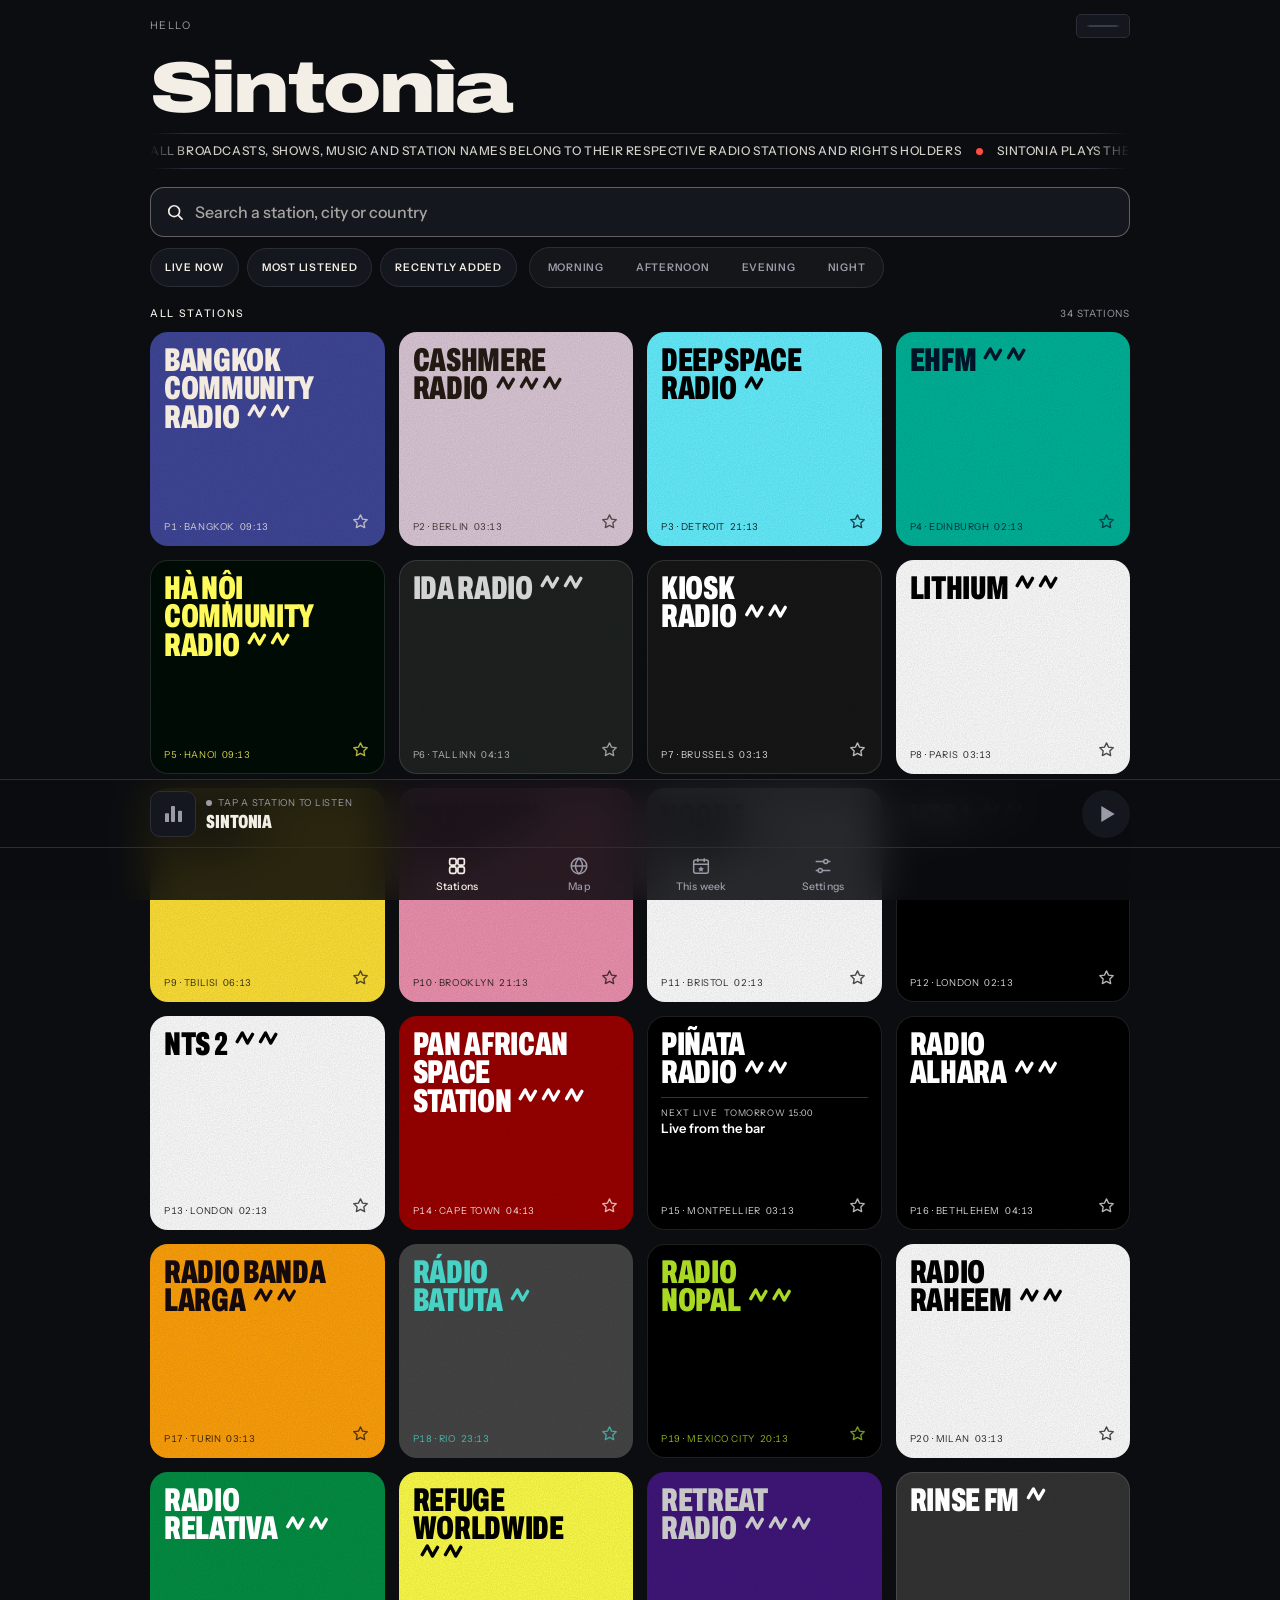
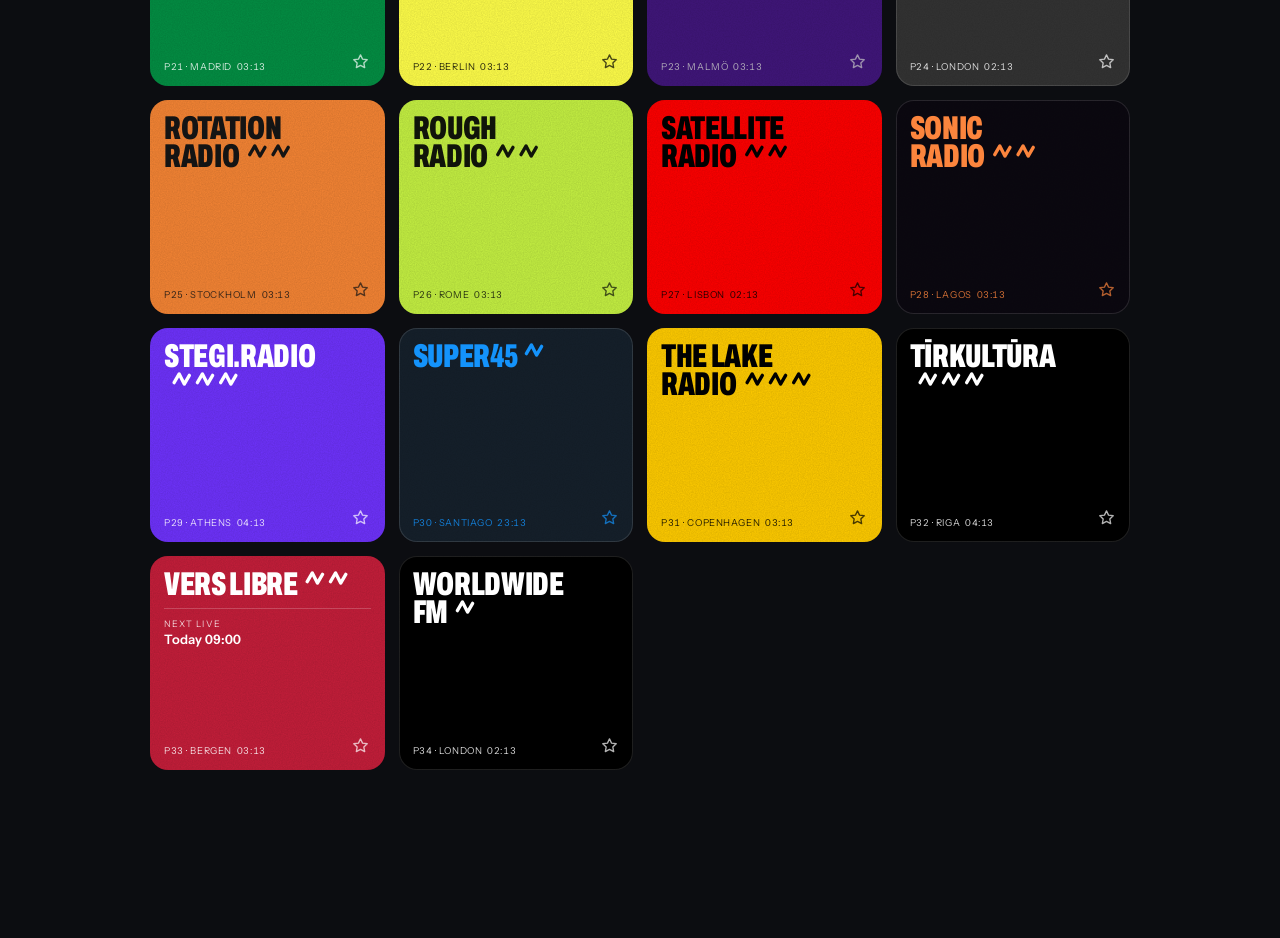
==== index.html @ 11671326 "Mutant Radio, Tbilisi Co-Authored-By: Claude Opus 5.5 <noreply@anthropic.com> Claude-Session: https:" ====
<!doctype html>
<html lang="en" data-look="a" data-pa data-pb data-pc>
<head>
<meta charset="utf-8">
<meta name="viewport" content="width=device-width, initial-scale=1, maximum-scale=1, user-scalable=no, viewport-fit=cover">
<title>Sintonia</title>
<meta name="apple-mobile-web-app-capable" content="yes">
<meta name="mobile-web-app-capable" content="yes">
<meta name="apple-mobile-web-app-status-bar-style" content="black-translucent">
<meta name="apple-mobile-web-app-title" content="Sintonia">
<meta name="theme-color" content="#0C0D11">
<link rel="manifest" href="manifest.webmanifest">
<link rel="apple-touch-icon" href="apple-touch-icon.png?v=7">
<link rel="icon" type="image/png" sizes="192x192" href="icon-192.png?v=7">
<script>
/* (count.py) whether this phone has ever opened Sintonia, read before the app writes anything */
window.__sinFirst = (function () { try { for (var i = 0; i < localStorage.length; i++) if (String(localStorage.key(i)).indexOf("sintonia:") === 0) return false; return true; } catch (e) { return false; } })();
/* Theme and background, applied before the page paints. One palette, used by the Settings section too. */
window.SintoniaTheme = (function () {
  var BG = {
    graphite: { name: "Graphite", dark: ["#0C0D11", "#15171E", "#2B2E39"], light: ["#F1F2F4", "#FFFFFF", "#D9DCE2"] },
    navy:     { name: "Navy",     dark: ["#0A0F1E", "#121A2E", "#24304A"], light: ["#E9EFF8", "#F9FBFE", "#CBD6E6"] },
    plum:     { name: "Plum",     dark: ["#130C16", "#1D1422", "#352840"], light: ["#F3ECF3", "#FCF8FC", "#E0D1DF"] },
    pine:     { name: "Pine",     dark: ["#0A1311", "#111D1A", "#22352F"], light: ["#E8F1EC", "#F8FBF9", "#CDE0D6"] },
    cocoa:    { name: "Cocoa",    dark: ["#15100D", "#1F1814", "#382C24"], light: ["#F3EDE6", "#FCF9F5", "#E2D5C8"] }
  };
  var INK = {
    dark:  { ink: "#F3EFE6", muted: "#9B9BA8", live: "#FF4D3F", tick: "#4A4E5C", "tick-2": "#2A2D38", rule: "#3A3E4B", land: "#343947",
             off: "#5B5E6B", "off-dot": "#3A3D49", "onair-bg": "#3A1210", "onair-ink": "#FFE9E6", ph: "#6B6E7B" },
    light: { ink: "#15171C", muted: "#5E6371", live: "#E5352B", tick: "#9EA3AE", "tick-2": "#D3D6DC", rule: "#C3C7CF", land: "#C5CAD3",
             off: "#8A8F9C", "off-dot": "#C3C7CF", "onair-bg": "#FFE3E0", "onair-ink": "#B3261E", ph: "#9EA3AE" }
  };
  function get(k, d) { try { return localStorage.getItem(k) || d; } catch (e) { return d; } }
  function mode(pref) { return pref === "auto" ? (window.matchMedia && matchMedia("(prefers-color-scheme: light)").matches ? "light" : "dark") : (pref === "light" ? "light" : "dark"); }
  function rgba(h, a) { var n = parseInt(h.slice(1), 16); return "rgba(" + (n >> 16) + "," + ((n >> 8) & 255) + "," + (n & 255) + "," + a + ")"; }
  function apply() {
    var pref = get("sintonia:theme", "dark"), bg = "graphite"; // one ground: only dark or light
    if (!BG[bg]) bg = "graphite";
    var m = mode(pref), c = BG[bg][m], ink = INK[m], root = document.documentElement, st = root.style;
    st.setProperty("--bg", c[0]); st.setProperty("--bg-2", c[1]); st.setProperty("--line", c[2]);
    st.setProperty("--dock", rgba(c[0], m === "light" ? 0.9 : 0.88));
    for (var k in ink) st.setProperty("--" + k, ink[k]);
    st.colorScheme = m; root.setAttribute("data-theme", m);
    var tc = document.querySelector('meta[name="theme-color"]'); if (tc) tc.setAttribute("content", c[0]);
    // the iPhone status bar only reads this when the app opens
    var sb = document.querySelector('meta[name="apple-mobile-web-app-status-bar-style"]'); if (sb) sb.setAttribute("content", m === "light" ? "default" : "black-translucent");
    return { pref: pref, bg: bg, mode: m };
  }
  apply();
  return { BG: BG, apply: apply };
})();
</script>
<link rel="stylesheet" href="fonts.css?v=2">
<style>
/* Layout: two views switched by a bottom tab bar, like an iPhone app.
   Stations: on-air header, your pinned stations, then the stations live right now, then the rest.
   Map: a dot-matrix world map with the listener's position (red, blinking) and the signal arc to the station.
   A dock at the bottom holds the mini-player and the tabs. */
   One deliberate look: a dark night-listening ground under colour-coded stations. */
@property --ph { syntax: "<length>"; inherits: false; initial-value: 0px; }

:root {
  color-scheme: dark;
  --bg: #0C0D11;
  --bg-2: #15171E;
  --ink: #F3EFE6;
  --muted: #9B9BA8;
  --line: #2B2E39;
  --live: #FF4D3F;
  --tick: #4A4E5C; --tick-2: #2A2D38; --rule: #3A3E4B; --land: #343947;
  --off: #5B5E6B; --off-dot: #3A3D49; --onair-bg: #3A1210; --onair-ink: #FFE9E6; --ph: #6B6E7B;
  --dock: rgba(12, 13, 17, .88);
  --f-display: "Archivo", "Arial Narrow", "Helvetica Neue", sans-serif;
  --f-body: "Instrument Sans", "Helvetica Neue", Arial, sans-serif;
  --f-mono: "Instrument Sans", "Helvetica Neue", Arial, sans-serif; /* the small capital labels (once a typewriter face) */
}

* { box-sizing: border-box; -webkit-tap-highlight-color: transparent; }
[hidden] { display: none !important; }
/* the page never moves sideways, whatever the screen width */
html { background: var(--bg); overflow-x: hidden; overscroll-behavior-x: none; }
body {
  margin: 0;
  overflow-x: clip;
  background: var(--bg);
  color: var(--ink);
  font-family: var(--f-body);
  font-size: 14px;
  line-height: 1.45;
  font-variant-numeric: tabular-nums; /* clocks don't wobble as they tick */
  padding-left: max(16px, env(safe-area-inset-left, 0px));
  padding-right: max(16px, env(safe-area-inset-right, 0px));
  padding-top: calc(env(safe-area-inset-top, 0px) + 14px);
  padding-bottom: calc(env(safe-area-inset-bottom, 0px) + 168px);
  -webkit-text-size-adjust: 100%;
}
.wrap { max-width: 980px; margin: 0 auto; display: grid; grid-template-columns: minmax(0, 1fr); gap: 18px; }
button { font: inherit; color: inherit; }
/* an app, not a web page: neither a quick second tap nor two fingers zoom the page (the map keeps its own gestures) */
html, body, * { touch-action: pan-x pan-y; }

/* ---------- Header ---------- */
.hero { display: grid; grid-template-columns: minmax(0, 1fr); gap: 12px; }
.topline { display: flex; align-items: center; justify-content: space-between; gap: 12px; min-width: 0; }
.eyebrow { font-family: var(--f-mono); font-size: 10.5px; letter-spacing: .14em; text-transform: uppercase; color: var(--muted); white-space: nowrap; overflow: hidden; text-overflow: ellipsis; }
/* greeting: sits where the station count used to be; tap it to change your name */
.greet {
  appearance: none; -webkit-appearance: none; background: none; border: 0; margin: 0; padding: 4px 0;
  min-width: 0; text-align: left; cursor: pointer; color: var(--muted);
}
.greet b { color: var(--ink); font-weight: 500; }
.greet:focus-visible { outline: 2px solid var(--ink); outline-offset: 3px; border-radius: 3px; }

/* first-run card asking for a name */
.hello-card {
  display: grid; gap: 10px; padding: 14px; border-radius: 14px;
  background: var(--bg-2); border: 1px solid var(--line);
}
.hello-card .k { font-family: var(--f-mono); font-size: 10px; letter-spacing: .14em; text-transform: uppercase; color: var(--muted); }
.hello-card label { font-family: var(--f-display); font-weight: 800; font-stretch: 100%; font-size: 20px; line-height: 1.1; letter-spacing: -.01em; }
.hello-row { display: grid; grid-template-columns: minmax(0, 1fr) auto; gap: 8px; }
.hello-row input {
  font: inherit; font-size: 16px; /* 16px keeps iPhone from zooming in on focus */
  padding: 11px 12px; border-radius: 10px; min-width: 0;
  border: 1px solid var(--line); background: var(--bg); color: var(--ink);
}
.hello-row input::placeholder { color: var(--ph); }
.hello-row input:focus { outline: 2px solid var(--ink); outline-offset: 1px; }
.hello-row .save {
  appearance: none; -webkit-appearance: none; border: 0; cursor: pointer;
  background: var(--ink); color: var(--bg); border-radius: 10px; padding: 0 18px;
  font-size: 15px; font-weight: 600;
}
.hello-row .save:focus-visible { outline: 2px solid var(--ink); outline-offset: 2px; }
.hello-skip {
  justify-self: start; appearance: none; -webkit-appearance: none; background: none; border: 0; padding: 2px 0; cursor: pointer;
  color: var(--muted); font-size: 13px; text-decoration: underline; text-underline-offset: 3px;
}
h1, .title {
  margin: 0;
  font-family: var(--f-display);
  font-weight: 900;
  font-stretch: 125%;
  font-size: clamp(38px, 12vw, 72px);
  line-height: .9;
  letter-spacing: -.04em;
  white-space: nowrap;
}
/* the logo: the original wordmark, Archivo wide and black like the page titles */
/* the last "a" turns once, like a knob being tuned */
h1.logo .lg-a { display: inline-block; transform-origin: 54% 56%; } /* the middle of the letter itself, so it turns in place */
h1.logo .lg-a.spin { animation: a-spin 1.1s cubic-bezier(.35, .05, .2, 1); }
@keyframes a-spin { from { transform: rotate(0deg); } to { transform: rotate(360deg); } }
/* the signal, no words: a flat line when nothing plays, a wave that flows while a station is on (once the words ON AIR) */
.onair {
  flex: none;
  padding: 5px 9px; border-radius: 5px;
  border: 1.5px solid var(--line); background: var(--bg-2);
  display: flex; align-items: center;
}
.onair .sig { display: block; -webkit-mask-image: linear-gradient(90deg, transparent, #000 12%, #000 88%, transparent); mask-image: linear-gradient(90deg, transparent, #000 12%, #000 88%, transparent); }
.onair .sig path { fill: none; stroke: var(--off-dot); stroke-width: 1.8; stroke-linecap: round; stroke-linejoin: round; }
.onair .sig-live, .onair .sig-noise { display: none; }
/* the signal is the station's own: dressed in its colours like its tile, with a wave drawn from its name (see setSig); while it tunes in, static */
body[data-state="live"] .onair, body[data-state="loading"] .onair { border-color: color-mix(in srgb, var(--bar-t) 18%, var(--bar-c)); background: var(--bar-c); box-shadow: 0 0 22px -4px var(--glow); }
body[data-state="live"] .onair .sig-idle, body[data-state="loading"] .onair .sig-idle { display: none; }
body[data-state="live"] .onair .sig-live { display: inline; stroke: var(--bar-t); }
body[data-state="loading"] .onair .sig-noise { display: inline; stroke: var(--bar-t); stroke-width: 1.3; opacity: .85; }

/* ---------- Map view ---------- */
.view { display: grid; grid-template-columns: minmax(0, 1fr); gap: 18px; min-width: 0; }
.world { display: grid; grid-template-columns: minmax(0, 1fr); border-radius: 14px; background: var(--bg-2); border: 1px solid var(--line); overflow: hidden; }
.map {
  position: relative; width: 100%; aspect-ratio: 1 / 1; max-height: 64vh; min-height: 240px;
  overflow: hidden; touch-action: none; cursor: grab; user-select: none; -webkit-user-select: none;
  -webkit-tap-highlight-color: transparent; border-bottom: 1px solid var(--line);
}
.map.grabbing { cursor: grabbing; }
.map canvas, .map > svg { position: absolute; inset: 0; width: 100%; height: 100%; display: block; }
.map-ctl { position: absolute; top: 10px; right: 10px; display: grid; gap: 6px; }
.map-ctl button {
  appearance: none; -webkit-appearance: none; cursor: pointer; padding: 0;
  width: 34px; height: 34px; border-radius: 10px; display: grid; place-items: center;
  background: var(--dock); border: 1px solid var(--line); color: var(--ink);
  -webkit-backdrop-filter: blur(8px); backdrop-filter: blur(8px);
}
.map-ctl button:focus-visible { outline: 2px solid var(--ink); outline-offset: 2px; }
.map-ctl svg { width: 16px; height: 16px; fill: none; stroke: currentColor; stroke-width: 1.6; stroke-linecap: round; }
.map-ctl .dot { fill: currentColor; stroke: none; }
#z-home .i-me, #z-home[data-to="me"] .i-world { display: none; }
#z-home[data-to="me"] .i-me { display: block; }
.m-under { fill: none; stroke: var(--ink); stroke-opacity: .16; stroke-width: 1; }
.m-line { fill: none; stroke-linecap: round; stroke-linejoin: round; stroke-dasharray: .01 5; }
.m-st { fill: var(--bg-2); stroke: var(--muted); stroke-width: 1.4; }
.m-st.on { stroke: var(--ink); }
.m-code, .m-n {
  font-family: var(--f-mono); font-size: 9px; font-weight: 500; letter-spacing: .08em; fill: var(--muted);
  paint-order: stroke; stroke: var(--bg-2); stroke-width: 3px; stroke-linejoin: round;
}
.m-code.on, .m-n { fill: var(--ink); }

/* reactions: four symbols to send while a station plays; they cross the map for whoever has Sintonia open */
.react { display: flex; align-items: center; justify-content: space-between; gap: 12px; padding: 10px 12px; border-bottom: 1px solid var(--line); }
.react-k { min-width: 0; display: grid; gap: 3px; font-family: var(--f-mono); font-size: 10px; letter-spacing: .1em; text-transform: uppercase; color: var(--muted); }
.react-k b { color: var(--ink); font-weight: 600; font-size: 11px; white-space: nowrap; overflow: hidden; text-overflow: ellipsis; }
.react-b { display: flex; gap: 6px; flex: none; }
.react-b button { appearance: none; -webkit-appearance: none; cursor: pointer; padding: 0; width: 40px; height: 40px; border-radius: 50%;
  border: 1.5px solid currentColor; background: none; color: var(--ink); display: grid; place-items: center; transition: transform .15s, background-color .15s, color .15s; }
.react-b button svg { width: 21px; height: 21px; fill: none; stroke: currentColor; stroke-width: 1.6; stroke-linecap: round; stroke-linejoin: round; }
.react-b button:disabled { opacity: .32; cursor: default; }
.react-b button.sent { background: var(--ink); color: var(--bg); transform: scale(.92); }
.react-b button:focus-visible { outline: 2px solid var(--ink); outline-offset: 2px; }
.lg-react { flex: none; width: 13px; height: 13px; margin: 0 -2px; fill: none; stroke: var(--ink); stroke-width: 2; stroke-linecap: round; stroke-linejoin: round; }
#m-react .rx-in { transform-box: fill-box; transform-origin: center; animation: rx-rise 2.6s ease-out both; }
#m-react .rx-in path { fill: none; stroke: var(--bg); stroke-width: 2.2; stroke-linecap: round; stroke-linejoin: round; }
#m-react .rx-spark { fill: none; stroke-width: 2.6; stroke-linecap: round; stroke-dasharray: .06 1.2; stroke-dashoffset: .06; animation: rx-spark 1s ease-in both; }
@keyframes rx-rise { 0% { transform: translateY(0) scale(.3); opacity: 0; } 12% { transform: translateY(-4px) scale(1.12); opacity: 1; }
  24% { transform: translateY(-6px) scale(1); } 70% { opacity: 1; } 100% { transform: translateY(-30px) scale(1); opacity: 0; } }
@keyframes rx-spark { to { stroke-dashoffset: -1; } }
@media (prefers-reduced-motion: reduce) {
  #m-react .rx-in { animation-name: rx-fade; }
  #m-react .rx-spark { display: none; }
}
@keyframes rx-fade { 0%, 100% { opacity: 0; } 10%, 75% { opacity: 1; } }

.me { display: none; }
.me.on { display: inline; }
.me .core { fill: var(--live); }
.me .ping { fill: none; stroke: var(--live); stroke-width: 1.2; opacity: 0; transform-box: fill-box; transform-origin: center; }
.legend { display: grid; gap: 6px; padding: 4px 12px 12px; font-size: 13px; }
.lg-row { display: flex; align-items: center; gap: 8px; min-width: 0; }
.lg-row i { flex: none; width: 9px; height: 9px; border-radius: 50%; box-sizing: border-box; }
.lg-you { background: var(--live); }
.lg-others { background: var(--ink); opacity: .85; }
.lg-row .lg-st { border-radius: 2px; background: var(--bg-2); border: 1.5px solid var(--muted); width: 8px; height: 8px; margin: 0 .5px; }
.m-others circle { fill: var(--ink); opacity: .85; }
/* (citypick.py) where someone listened in the last 24 hours: a faint ring, never a live dot */
.m-recent .rc { fill: color-mix(in srgb, var(--ink) 16%, transparent); stroke: var(--ink); stroke-width: 2; opacity: .9; }
.m-recent .rh { fill: none; stroke: var(--ink); stroke-width: 1; opacity: .28; }
.lg-recent { border: 2px solid var(--ink); background: color-mix(in srgb, var(--ink) 16%, transparent); opacity: .9; box-shadow: 0 0 0 3px color-mix(in srgb, var(--ink) 14%, transparent); }
.lg-row span { min-width: 0; color: var(--muted); overflow-wrap: anywhere; }
.lg-row b { color: var(--ink); font-weight: 600; }

.locate { display: grid; gap: 8px; padding: 14px; border-radius: 14px; background: var(--bg-2); border: 1px solid var(--line); }
.locate strong { font-family: var(--f-display); font-weight: 800; font-size: 18px; line-height: 1.15; }
.locate p { margin: 0; color: var(--muted); font-size: 13px; max-width: 52ch; }
.loc-acts { display: flex; flex-wrap: wrap; align-items: center; gap: 8px 22px; }
.btn {
  justify-self: start; appearance: none; -webkit-appearance: none; border: 0; cursor: pointer;
  background: var(--ink); color: var(--bg); border-radius: 10px; padding: 11px 16px; font-size: 15px; font-weight: 600;
}
.btn:disabled { opacity: .6; cursor: default; }
.btn.ghost { background: none; color: var(--muted); padding: 2px 0; font-size: 13px; font-weight: 500; text-decoration: underline; text-underline-offset: 3px; }
.btn:focus-visible { outline: 2px solid var(--ink); outline-offset: 2px; }


/* ---------- Your stations, live now, more ---------- */
.sec { display: grid; gap: 10px; min-width: 0; }
.sec[hidden] { display: none; }
.sec-h {
  margin: 0; display: flex; justify-content: space-between; align-items: baseline; gap: 10px; min-width: 0;
  font-family: var(--f-mono); font-weight: 500; font-size: 10.5px; letter-spacing: .16em; text-transform: uppercase; color: var(--ink);
}
.sec-h small { font-size: 10px; font-weight: 400; letter-spacing: .08em; color: var(--muted); white-space: nowrap; }
.live-i { display: inline-block; width: 7px; height: 7px; border-radius: 50%; background: var(--live); margin-right: 7px; box-shadow: 0 0 8px var(--live); vertical-align: 1px; }
.favs {
  display: flex; gap: 10px; overflow-x: auto; scrollbar-width: none; scroll-snap-type: x proximity;
  margin: -3px -16px -2px; padding: 6px 16px 8px; scroll-padding: 0 16px; /* room for the ring of the card that's playing */
}
.favs::-webkit-scrollbar { display: none; }
.mini {
  position: relative; flex: none; display: flex; width: 136px; height: 128px; border-radius: 16px;
  overflow: hidden; isolation: isolate; background: var(--c); color: var(--t); scroll-snap-align: start;
}
.mini .tune { padding: 11px; border-radius: 16px; gap: 8px; }
.mini .knob { width: 30px; height: 30px; }
.mini .mt { display: grid; gap: 5px; min-width: 0; }
.mini .nm {
  font-family: var(--f-display); font-weight: 850; font-stretch: 62%; font-size: 22px; line-height: .88; letter-spacing: -.01em;
  text-transform: uppercase; overflow-wrap: anywhere;
  display: -webkit-box; -webkit-line-clamp: 2; -webkit-box-orient: vertical; overflow: hidden;
}
.mini .nm.keepcase { text-transform: none; }
/* (favshow.py) the show on now, under the name, like on the big tiles */
.mini .ms { font-size: 11px; font-weight: 600; line-height: 1.2; overflow-wrap: anywhere;
  display: -webkit-box; -webkit-line-clamp: 2; -webkit-box-orient: vertical; overflow: hidden; }
.mini .ms[hidden] { display: none; }
.mini .ms.live::before { content: ""; display: inline-block; width: 6px; height: 6px; border-radius: 50%; background: currentColor; margin-right: 5px; vertical-align: 1px; animation: live-blink 1.6s ease-in-out infinite; }
.mini .ms .rr { font-family: var(--f-mono); font-size: 8.5px; font-weight: 600; letter-spacing: .1em; text-transform: uppercase; opacity: .8; margin-right: 5px; }
.mini .mm { font-family: var(--f-mono); font-size: 9px; letter-spacing: .06em; text-transform: uppercase; opacity: .82; white-space: nowrap; overflow: hidden; text-overflow: ellipsis; }
.mini.on { box-shadow: 0 0 0 2px var(--bg), 0 0 0 4px var(--c); }
/* the star that pins a station to "Your stations" */
.pin {
  appearance: none; -webkit-appearance: none; position: absolute; right: 6px; bottom: 6px; z-index: 2;
  width: 36px; height: 36px; padding: 0; border: 0; border-radius: 50%; background: none; color: var(--t);
  display: grid; place-items: center; cursor: pointer; opacity: .7;
}
.pin svg { width: 17px; height: 17px; fill: none; stroke: currentColor; stroke-width: 1.6; stroke-linejoin: round; }
.pin[aria-pressed="true"] { opacity: 1; }
.pin[aria-pressed="true"] svg { fill: currentColor; }
.mini .pin { top: 4px; bottom: auto; right: 4px; }
/* in New in, and on the big tiles of stations that just arrived */
.newtag { display: inline-block; font-family: var(--f-mono); font-size: 8.5px; font-weight: 600; letter-spacing: .14em; text-transform: uppercase; padding: 2px 5px; border-radius: 4px; background: var(--t); color: var(--c); }
.mini .newtag { margin-bottom: 1px; justify-self: start; }
.favs.stack { display: grid; grid-template-columns: minmax(0, 1fr); gap: 8px; overflow: visible; scroll-snap-type: none; margin: 0; padding: 0; }
.favs.stack .mini { width: auto; height: auto; border-radius: 14px; }
.favs.stack .mini .tune { flex-direction: row; align-items: center; justify-content: flex-start; gap: 12px; padding: 10px 52px 10px 11px; border-radius: 14px; }
.favs.stack .mini .mt { gap: 4px; }
.favs.stack .mini .nm { font-size: 21px; line-height: .95; }
.favs.stack .mini .pin { top: 50%; bottom: auto; right: 6px; transform: translateY(-50%); }
/* on a wider screen the list takes two or three columns, so the rows don't stretch across the whole page */
@media (min-width: 700px) { .favs.stack { grid-template-columns: repeat(2, minmax(0, 1fr)); } }
@media (min-width: 1000px) { .favs.stack { grid-template-columns: repeat(3, minmax(0, 1fr)); } }
@keyframes live-blink { 50% { opacity: .25; } }
/* This week: three picks, each a wide card in the station's colour */
.picks { display: grid; gap: 10px; }
/* an event in This week (a festival, say): what's on Sintonia around it, while it lasts */
.events { display: grid; gap: 18px; }
.events:empty { display: none; }
/* the event: a card like a gig poster, minimal: the page's colours turned round (light on dark, dark on light),
   the name in big type, one accent colour (the event's own, if it has one) */
.event { --ev1: #FF4F8B; --ev-bg: var(--ink); --ev-fg: var(--bg);
  gap: 0; border-radius: 22px; overflow: hidden; border: 1px solid var(--line); background: var(--bg-2); }
.ev-hero { position: relative; isolation: isolate; overflow: hidden; display: grid; gap: 12px; padding: 16px 18px 20px; color: var(--ev-fg); background: var(--ev-bg); }
.ev-hero::after { /* the same fine grain as the station tiles */
  content: ""; position: absolute; inset: 0; z-index: -1; pointer-events: none; opacity: .14;
  background-image: url("data:image/svg+xml;utf8,<svg xmlns='http://www.w3.org/2000/svg' width='180' height='180'><filter id='n'><feTurbulence type='fractalNoise' baseFrequency='.85' numOctaves='2' stitchTiles='stitch'/><feColorMatrix values='0 0 0 0 0  0 0 0 0 0  0 0 0 0 0  0 0 0 .6 0'/></filter><rect width='100%25' height='100%25' filter='url(%23n)'/></svg>"); }
.ev-top { display: flex; justify-content: space-between; align-items: center; gap: 10px; padding-bottom: 10px; border-bottom: 1.5px solid color-mix(in srgb, var(--ev-fg) 18%, transparent); }
.ev-kick { display: inline-flex; align-items: center; gap: 8px; font-family: var(--f-mono); font-size: 10px; font-weight: 600; letter-spacing: .16em; text-transform: uppercase; }
.ev-kick::before { content: ""; width: 8px; height: 8px; border-radius: 2px; background: var(--ev1); } /* like a city on the map */
.ev-dates { flex: none; font-family: var(--f-mono); font-size: 10px; font-weight: 600; letter-spacing: .12em; text-transform: uppercase; opacity: .7; }
.ev-end { flex: none; display: inline-flex; align-items: center; gap: 10px; }
.ev-info { display: inline-flex; align-items: center; gap: 6px; padding: 6px 10px; border-radius: 999px; text-decoration: none;
  background: color-mix(in srgb, var(--ev-fg) 14%, transparent); color: var(--ev-fg);
  font-family: var(--f-mono); font-size: 9.5px; font-weight: 600; letter-spacing: .08em; text-transform: uppercase; }
.ev-arr { width: 7px; height: 7px; fill: currentColor; } /* the arrow in dots, like the title */
.ev-info[hidden] { display: none; }
.ev-info:focus-visible { outline: 2px solid var(--ev-fg); outline-offset: 2px; }
.ev-title { margin: 4px 0 0; font-family: "Doto", ui-monospace, Menlo, monospace; font-weight: 800; font-variation-settings: "ROND" 100; font-size: 48px; line-height: .9;
  letter-spacing: -.03em; word-spacing: -.3em; text-transform: uppercase; overflow-wrap: anywhere; } /* dot matrix, round dots, like a club's LED sign */
.ev-title::after { content: "."; color: var(--ev1); } /* the accent, once */
.event-note { margin: 0; font-size: 14px; line-height: 1.45; opacity: .82; }
.ev-body { display: grid; gap: 10px; padding: 14px 14px 16px; }
.ev-body:not(:has(> :not([hidden]))) { display: none; }
.event-k { margin: 2px 0 0; font-family: var(--f-mono); font-size: 9.5px; letter-spacing: .12em; text-transform: uppercase; color: var(--muted); }
.event-also { margin: 0; font-size: 13px; line-height: 1.45; color: var(--muted); }
.pick { position: relative; display: grid; grid-template-columns: auto minmax(0, 1fr); gap: 12px; align-items: center; padding: 13px 14px; border-radius: 16px;
  background: radial-gradient(120% 120% at 100% 0%, color-mix(in srgb, var(--dot, var(--c)) 30%, transparent), transparent 70%), color-mix(in srgb, var(--dot, var(--c)) 12%, var(--bg-2));
  box-shadow: inset 0 0 0 1px color-mix(in srgb, var(--dot, var(--c)) 40%, transparent); color: var(--ink); }
.pick .when { display: grid; justify-items: center; min-width: 58px; padding: 7px 6px; border-radius: 11px; background: var(--c); color: var(--t); text-align: center; }
.pick .when b { font-family: var(--f-display); font-weight: 850; font-stretch: 62%; font-size: 22px; line-height: .95; }
.pick .when span { font-family: var(--f-mono); font-size: 9px; letter-spacing: .12em; text-transform: uppercase; }
.pick .pt { display: grid; gap: 3px; min-width: 0; }
.pick .pk { font-family: var(--f-mono); font-size: 9.5px; letter-spacing: .1em; text-transform: uppercase; color: var(--muted); }
.pick .pn { font-weight: 600; font-size: 15px; line-height: 1.25; }
.pick .pw { font-size: 13px; line-height: 1.4; color: var(--muted); }
.pick .vtag { display: inline-flex; align-items: center; gap: 6px; margin-top: 3px; font-family: var(--f-mono); font-size: 9.5px; letter-spacing: .1em; text-transform: uppercase; color: var(--ink); } /* (videopick.py) */
.pick .vtag svg { width: 8px; height: 8px; fill: currentColor; }
.pick button { appearance: none; -webkit-appearance: none; position: absolute; inset: 0; border: 0; background: none; border-radius: 16px; cursor: pointer; }
.tile .meta .newtag { margin-right: 2px; }
.tile .meta { padding-right: 28px; }
.pin:focus-visible { outline: 2px solid var(--t); outline-offset: -2px; }

/* ---------- Tiles ---------- */
.crate { list-style: none; margin: 0; padding: 0; display: grid; grid-template-columns: repeat(2, minmax(0, 1fr)); gap: 10px; }
@media (min-width: 900px) { .crate { grid-template-columns: repeat(4, minmax(0, 1fr)); gap: 14px; } .crate .tile { min-height: 236px; } .crate .tile:nth-child(-n+2) { grid-column: span 2; min-height: 190px; } }

.tile {
  position: relative; display: flex; min-height: 200px;
  border-radius: 18px; overflow: hidden; isolation: isolate;
  background: var(--c); color: var(--t); min-width: 0;
}
/* radio waves spreading from a different point on each tile; they ripple outward while the station plays */
.tile::before {
  content: ""; position: absolute; inset: 0; z-index: -1;
  background: repeating-radial-gradient(circle at var(--ox) var(--oy),
    transparent 0, transparent var(--ph),
    var(--ring) var(--ph), var(--ring) calc(var(--ph) + 1.5px),
    transparent calc(var(--ph) + 1.5px), transparent calc(var(--gap) + 1.5px));
}
/* print grain */
.tile::after {
  content: ""; position: absolute; inset: 0; z-index: -1; pointer-events: none; opacity: .22;
  background-image: url("data:image/svg+xml;utf8,<svg xmlns='http://www.w3.org/2000/svg' width='180' height='180'><filter id='n'><feTurbulence type='fractalNoise' baseFrequency='.85' numOctaves='2' stitchTiles='stitch'/><feColorMatrix values='0 0 0 0 0  0 0 0 0 0  0 0 0 0 0  0 0 0 .6 0'/></filter><rect width='100%25' height='100%25' filter='url(%23n)'/></svg>");
}

.tune {
  appearance: none; -webkit-appearance: none; border: 0; background: none; margin: 0;
  text-align: left; cursor: pointer; flex: 1; width: 100%; min-width: 0;
  display: flex; flex-direction: column; justify-content: space-between; align-items: stretch; gap: 12px;
  padding: 12px; border-radius: 18px;
  -webkit-user-select: none; user-select: none;
}
.tune:focus-visible { outline: 3px solid var(--ink); outline-offset: 3px; }

.knob {
  width: 34px; height: 34px; border-radius: 50%; border: 1.5px solid currentColor;
  display: grid; place-items: center; flex: none;
}
.knob svg { width: 11px; height: 11px; fill: currentColor; }
.knob .i-play { margin-left: 2px; }
.knob .i-stop, .knob .eq { display: none; }
.eq { gap: 3px; align-items: flex-end; height: 12px; }
.eq i { display: block; width: 3px; height: 100%; background: currentColor; border-radius: 1px; transform-origin: bottom; }
.eq i:nth-child(1) { transform: scaleY(.55); }
.eq i:nth-child(2) { transform: scaleY(1); }
.eq i:nth-child(3) { transform: scaleY(.7); }

.label { display: grid; grid-template-columns: minmax(0, 1fr); gap: 8px; min-width: 0; }
.now { display: grid; gap: 2px; padding-top: 8px; border-top: 1.5px solid var(--pill); min-width: 0; }
.now-k {
  font-family: var(--f-mono); font-size: 9px; letter-spacing: .12em; text-transform: uppercase; opacity: .78;
  display: flex; align-items: center; gap: 6px; flex-wrap: wrap;
}
.now-k.live { opacity: 1; font-weight: 600; }
.now-k.live::before { content: ""; width: 6px; height: 6px; border-radius: 50%; background: currentColor; animation: live-blink 1.6s ease-in-out infinite; }
.now-k .rr { border: 1px solid currentColor; border-radius: 4px; padding: 0 4px; letter-spacing: .08em; }
.now-t {
  font-size: 13px; font-weight: 600; line-height: 1.22;
  display: -webkit-box; -webkit-line-clamp: 2; -webkit-box-orient: vertical; overflow: hidden;
  overflow-wrap: anywhere;
}
.now-s { font-size: 11.5px; opacity: .78; white-space: nowrap; overflow: hidden; text-overflow: ellipsis; }

.name {
  display: block; min-width: 0;
  font-family: var(--f-display); font-weight: 850; font-stretch: 62%;
  font-size: clamp(23px, 6.8vw, 36px); line-height: .86; letter-spacing: -.01em;
  text-transform: uppercase; text-wrap: balance;
}
.meta {
  font-family: var(--f-mono); font-size: 9.5px; letter-spacing: .06em; text-transform: uppercase;
  display: flex; gap: 5px; flex-wrap: wrap; opacity: .82; font-variant-numeric: tabular-nums;
}

.sched {
  position: absolute; top: 12px; right: 12px; z-index: 2;
  font-family: var(--f-mono); font-size: 9px; letter-spacing: .05em; text-transform: uppercase;
  color: var(--t); text-decoration: none; background: var(--pill);
  padding: 6px 8px; border-radius: 999px;
}
.sched:focus-visible { outline: 2px solid var(--t); outline-offset: 2px; }

/* selected station */
.tile.on { box-shadow: 0 0 0 2px var(--bg), 0 0 0 4px var(--c), 0 18px 50px -18px var(--c); }
.tile.on .knob, .mini.on .knob { background: var(--t); color: var(--c); border-color: var(--t); }
.on.live .knob .i-play, .on.loading .knob .i-play { display: none; }
.on.live .knob .eq { display: flex; }
.on.loading .knob .i-stop { display: block; }

/* station colours (--dot is the brighter version used on the dark receiver) */
.tile, .mini { --dot: var(--c); }
[data-id="nts1"]     { --c:#000000; --t:#FFFFFF; --ring:rgba(255,255,255,.16); --pill:rgba(255,255,255,.2); --ox:100%; --oy:0%; --gap:13px; --dot:#FFFFFF; }
[data-id="nts2"]     { --c:#FFFFFF; --t:#000000; --ring:rgba(0,0,0,.12); --pill:rgba(0,0,0,.15); --ox:0%; --oy:100%; --gap:11px; --dot:#FFFFFF; }
[data-id="refuge"]   { --c:#FFFE49; --t:#000000; --ring:rgba(0,0,0,.12); --pill:rgba(0,0,0,.15); --ox:50%; --oy:125%; --gap:15px; --dot:#FFFE49; }
[data-id="rinse"]    { --c:#333333; --t:#FEFEFE; --ring:rgba(255,255,255,.16); --pill:rgba(255,255,255,.2); --ox:0%; --oy:0%; --gap:9px; --dot:#FFFFFF; }
[data-id="wwfm"]     { --c:#000000; --t:#FFFFFF; --ring:rgba(255,255,255,.16); --pill:rgba(255,255,255,.2); --ox:100%; --oy:100%; --gap:17px; --dot:#FFFFFF; }
[data-id="kiosk"]    { --c:#161616; --t:#FFFFFF; --ring:rgba(255,255,255,.16); --pill:rgba(255,255,255,.2); --ox:30%; --oy:-20%; --gap:12px; --dot:#FFFFFF; }
[data-id="raheem"]   { --c:#FFFFFF; --t:#000000; --ring:rgba(0,0,0,.12); --pill:rgba(0,0,0,.15); --ox:115%; --oy:45%; --gap:14px; --dot:#FFFFFF; }
[data-id="cashmere"] { --c:#DCC8D7; --t:#221A12; --ring:rgba(0,0,0,.12); --pill:rgba(0,0,0,.15); --ox:-15%; --oy:60%; --gap:10px; --dot:#F7B900; }
[data-id="noods"]    { --c:#FFFFFF; --t:#000000; --ring:rgba(0,0,0,.12); --pill:rgba(0,0,0,.15); --ox:80%; --oy:35%; --gap:8px; --dot:#FFFFFF; }
[data-id="stegi"]    { --c:#6E32FB; --t:#FFFFFF; --ring:rgba(255,255,255,.16); --pill:rgba(255,255,255,.2); --ox:110%; --oy:-10%; --gap:16px; --dot:#4BF402; }
[data-id="alhara"]   { --c:#000000; --t:#FFFFFF; --ring:rgba(255,255,255,.16); --pill:rgba(255,255,255,.2); --ox:20%; --oy:110%; --gap:12px; --dot:#FFFFFF; }
[data-id="batuta"]   { --c:#454545; --t:#48D2C5; --ring:rgba(255,255,255,.16); --pill:rgba(255,255,255,.2); --ox:-10%; --oy:20%; --gap:10px; --dot:#48D2C5; }
[data-id="super45"]  { --c:#15202B; --t:#1493FB; --ring:rgba(255,255,255,.16); --pill:rgba(255,255,255,.2); --ox:60%; --oy:-15%; --gap:13px; --dot:#1493FB; }
[data-id="deepspace"]{ --c:#65EFFF; --t:#000000; --ring:rgba(0,0,0,.12); --pill:rgba(0,0,0,.15); --ox:50%; --oy:50%; --gap:9px; --dot:#65EFFF; }
[data-id="newtown"]  { --c:#ED91AF; --t:#0A0A0A; --ring:rgba(0,0,0,.12); --pill:rgba(0,0,0,.15); --ox:-10%; --oy:110%; --gap:13px; --dot:#ED91AF; }
[data-id="hanoi"]    { --c:#000C05; --t:#FFFA5B; --ring:rgba(255,255,255,.16); --pill:rgba(255,255,255,.2); --ox:90%; --oy:80%; --gap:12px; --dot:#FFFA5B; }
[data-id="lithium"]  { --c:#FFFFFF; --t:#000000; --ring:rgba(0,0,0,.12); --pill:rgba(0,0,0,.15); --ox:85%; --oy:-15%; --gap:12px; --dot:#FF0000; }
[data-id="mutant"]   { --c:#FFE136; --t:#0F0F10; --ring:rgba(0,0,0,.12); --pill:rgba(0,0,0,.15); --ox:25%; --oy:115%; --gap:13px; --dot:#FFE136; }
[data-id="satellite"]{ --c:#FE0000; --t:#000000; --ring:rgba(0,0,0,.12); --pill:rgba(0,0,0,.15); --ox:92%; --oy:88%; --gap:14px; --dot:#FE0000; }
[data-id="pass"]     { --c:#990000; --t:#FFFFFF; --ring:rgba(255,255,255,.16); --pill:rgba(255,255,255,.2); --ox:85%; --oy:-10%; --gap:12px; --dot:#E04646; }
[data-id="sonic"]    { --c:#0B0810; --t:#FC853D; --ring:rgba(255,255,255,.16); --pill:rgba(255,255,255,.2); --ox:10%; --oy:110%; --gap:10px; --dot:#FC853D; }
[data-id="lake"]     { --c:#FFCB00; --t:#000000; --ring:rgba(0,0,0,.12); --pill:rgba(0,0,0,.15); --ox:50%; --oy:-20%; --gap:14px; --dot:#FFCB00; }
[data-id="ida"]      { --c:#1D211F; --t:#D2D3D2; --ring:rgba(255,255,255,.16); --pill:rgba(255,255,255,.2); --ox:-10%; --oy:40%; --gap:11px; --dot:#7FA37E; }
[data-id="retreat"]  { --c:#40167A; --t:#C7C7C7; --ring:rgba(255,255,255,.16); --pill:rgba(255,255,255,.2); --ox:100%; --oy:60%; --gap:13px; --dot:#8A5CF0; }
[data-id="rotation"] { --c:#F48434; --t:#141414; --ring:rgba(0,0,0,.12); --pill:rgba(0,0,0,.15); --ox:20%; --oy:90%; --gap:9px; --dot:#F48434; }
[data-id="nopal"]    { --c:#000000; --t:#AAD924; --ring:rgba(255,255,255,.16); --pill:rgba(255,255,255,.2); --ox:18%; --oy:-18%; --gap:12px; --dot:#AAD924; }
[data-id="bcr"]      { --c:#3F4697; --t:#F4EBE0; --ring:rgba(255,255,255,.12); --pill:rgba(255,255,255,.18); --ox:10%;  --oy:115%; --gap:13px; --dot:#7C84E0; }
[data-id="rbl"]      { --c:#FFA10B; --t:#140A0D; --ring:rgba(0,0,0,.12); --pill:rgba(0,0,0,.15); --ox:90%; --oy:105%; --gap:11px; --dot:#FFA10B; }
[data-id="rough"]    { --c:#C4F042; --t:#10140A; --ring:rgba(0,0,0,.12); --pill:rgba(0,0,0,.15); --ox:20%; --oy:-10%; --gap:12px; --dot:#C4F042; }
[data-id="relativa"] { --c:#038E43; --t:#FFFFFF; --ring:rgba(0,0,0,.12); --pill:rgba(0,0,0,.15); --ox:70%; --oy:-15%; --gap:12px; --dot:#12C063; }
[data-id="verslibre"] { --c:#C41E3A; --t:#FFFFFF; --ring:rgba(255,255,255,.16); --pill:rgba(255,255,255,.2); --ox:80%; --oy:-15%; --gap:12px; --dot:#E8475F; }
[data-id="tirkultura"] { --c:#000000; --t:#FFFFFF; --ring:rgba(255,255,255,.16); --pill:rgba(255,255,255,.2); --ox:15%; --oy:110%; --gap:13px; --dot:#FFFFFF; }
[data-id="pinata"]   { --c:#000000; --t:#FFFFFF; --ring:rgba(255,255,255,.16); --pill:rgba(255,255,255,.2); --ox:75%; --oy:115%; --gap:12px; --dot:#FFFFFF; }
[data-id="ehfm"]     { --c:#00B398; --t:#001427; --ring:rgba(0,0,0,.12); --pill:rgba(0,0,0,.15); --ox:-10%; --oy:50%; --gap:11px; --dot:#00B398; }
.name.keepcase { text-transform: none; }
/* (bwedge.py) black and white stations keep a thin edge where they would melt into the page */
:root[data-theme="light"] :is([data-id="nts2"],[data-id="lithium"],[data-id="noods"],[data-id="raheem"]):is(.tile, .mini):not(.on):not(.hot) { box-shadow: inset 0 0 0 1px rgba(0,0,0,.14); }
:root:not([data-theme="light"]) :is([data-id="nts1"],[data-id="alhara"],[data-id="tirkultura"],[data-id="pinata"],[data-id="wwfm"],[data-id="kiosk"],[data-id="hanoi"],[data-id="ida"],[data-id="sonic"],[data-id="nopal"],[data-id="super45"],[data-id="rinse"]):is(.tile, .mini):not(.on):not(.hot) { box-shadow: inset 0 0 0 1px rgba(255,255,255,.13); }

/* ---------- Glass and glow: stations are tinted glass; the one you play lights up and colours the app ---------- */
html { background: var(--bg); }
body { background: transparent; }
.wrap { position: relative; z-index: 1; }
/* the home's background: three soft clouds in the colours of the station you're on, drifting slowly;
   brighter while it plays, dimmer when it's paused, and they fade into the next station's colours */
@property --au1 { syntax: "<color>"; inherits: true; initial-value: transparent; }
@property --au2 { syntax: "<color>"; inherits: true; initial-value: transparent; }
@property --au3 { syntax: "<color>"; inherits: true; initial-value: transparent; }
.aura { position: fixed; inset: 0; z-index: 0; pointer-events: none; overflow: hidden; opacity: 0; --auk: 46%;
  transition: opacity .9s ease, --au1 1.6s ease, --au2 1.6s ease, --au3 1.6s ease; }
:root[data-theme="light"] .aura { --auk: 30%; }
html[data-view="stations"] .aura { opacity: .55; }
html[data-view="stations"][data-state="live"] .aura, html[data-view="stations"][data-state="loading"] .aura { opacity: 1; }
html[data-view="stations"] .wrap::before { opacity: 0; }
.aura i { position: absolute; width: 95vmax; height: 95vmax; border-radius: 50%; }
.aura i:nth-child(1) { left: -42vmax; top: -38vmax; background: radial-gradient(closest-side, color-mix(in srgb, var(--au1) var(--auk), transparent), transparent); }
.aura i:nth-child(2) { right: -48vmax; top: 18vh; background: radial-gradient(closest-side, color-mix(in srgb, var(--au2) var(--auk), transparent), transparent); }
.aura i:nth-child(3) { left: -30vmax; bottom: -55vmax; background: radial-gradient(closest-side, color-mix(in srgb, var(--au3) var(--auk), transparent), transparent); }
@media (prefers-reduced-motion: no-preference) {
  .aura i { animation: aura-drift 40s ease-in-out infinite alternate; }
  .aura i:nth-child(2) { animation-duration: 48s; animation-delay: -14s; animation-direction: alternate-reverse; }
  .aura i:nth-child(3) { animation-duration: 56s; animation-delay: -27s; }
  @keyframes aura-drift { to { transform: translate(9vmax, 7vmax) scale(1.14); } }
}
.wrap::before {
  content: ""; position: absolute; z-index: -1; pointer-events: none;
  left: -40%; right: -40%; top: calc(-260px - env(safe-area-inset-top, 0px)); height: 760px;
  background: radial-gradient(50% 50% at 50% 42%, color-mix(in srgb, var(--glow, transparent) 40%, transparent), transparent 72%);
  opacity: .5; transition: opacity .8s ease;
}
html[data-state="live"] .wrap::before, html[data-state="loading"] .wrap::before { opacity: 1; }
.dock { background: var(--dock-glow, var(--dock)); }
/* (the tinted glass of before is off: the cards keep their stations' full colours) */
.tile, .mini { --hue: var(--t); }
.tile.out { display: none !important; }

/* ---------- Where it's… (local time of day at each station) ---------- */
.moods { display: grid; grid-template-columns: repeat(5, minmax(0, 1fr)); gap: 4px; padding: 4px; border-radius: 14px; background: var(--bg-2); border: 1px solid var(--line); }
.mood {
  appearance: none; -webkit-appearance: none; border: 0; background: none; cursor: pointer; min-width: 0;
  display: grid; justify-items: center; gap: 4px; padding: 9px 2px 8px; border-radius: 10px; color: var(--muted);
}
.mood svg { width: 18px; height: 18px; fill: none; stroke: currentColor; stroke-width: 1.5; stroke-linecap: round; stroke-linejoin: round; }
.mood svg .f { fill: currentColor; stroke: none; }
.mood span { font-family: var(--f-mono); font-size: clamp(8px, 2.5vw, 9.5px); letter-spacing: .06em; text-transform: uppercase; color: var(--ink); white-space: nowrap; }
.mood[aria-checked="true"] { background: var(--chip, var(--ink)); color: var(--chip-t, var(--bg)); }
.mood[aria-checked="true"] span { color: inherit; }
.mood:focus-visible { outline: 2px solid var(--ink); outline-offset: 1px; }
/* search: a station by name, city or country */
.search { display: flex; align-items: center; gap: 10px; height: 46px; padding: 0 5px 0 14px; border-radius: 14px; background: var(--bg-2); border: 1px solid var(--line); color: var(--muted); cursor: text; }
.search:focus-within { border-color: color-mix(in srgb, var(--ink) 55%, transparent); color: var(--ink); }
.search svg { width: 18px; height: 18px; flex: none; fill: none; stroke: currentColor; stroke-width: 1.7; stroke-linecap: round; }
.search input { flex: 1; min-width: 0; height: 100%; padding: 0; border: 0; outline: 0; background: none; color: var(--ink);
  font: 500 16px/1.2 var(--f-body); -webkit-appearance: none; appearance: none; } /* 16px: an iPhone doesn't zoom in on it */
.search input::placeholder { color: var(--muted); opacity: 1; }
.search input::-webkit-search-cancel-button, .search input::-webkit-search-decoration { -webkit-appearance: none; display: none; }
.search button { appearance: none; -webkit-appearance: none; flex: none; width: 36px; height: 36px; padding: 0; border: 0; border-radius: 10px; background: none; color: var(--muted); display: grid; place-items: center; cursor: pointer; }
.search button:focus-visible { outline: 2px solid var(--ink); outline-offset: 1px; }
.moods.off { opacity: .38; } /* while you search, the time of day steps aside */
/* the filters, in the same column as the search bar and the tiles: what's live, what you listen to most, what's new;
   then where it's morning, afternoon, evening or night, as one segmented bar in a quieter colour.
   Nothing chosen: every station. Tap one to narrow the list, tap it again for all of them */
.chips { display: grid; gap: 8px; }
.chip-kinds { display: grid; grid-template-columns: repeat(3, minmax(0, 1fr)); gap: 8px; }
.chip-times { display: grid; grid-template-columns: repeat(4, minmax(0, 1fr)); gap: 2px; padding: 3px; border-radius: 999px;
  background: color-mix(in srgb, var(--ink) 4%, transparent); border: 1px solid var(--line); }
.chips .chip { appearance: none; -webkit-appearance: none; min-width: 0; padding: 11px 2px; border-radius: 999px; border: 1px solid var(--line); background: var(--bg-2); color: var(--ink); cursor: pointer;
  font-family: var(--f-mono); font-size: clamp(9px, 2.6vw, 10.5px); font-weight: 600; letter-spacing: .07em; text-transform: uppercase; white-space: nowrap; text-align: center; overflow: hidden; text-overflow: ellipsis; }
.chip-times .chip { padding: 8px 2px; border-color: transparent; background: none; color: var(--muted); }
.chips .chip[aria-pressed="true"] { background: var(--chip, var(--ink)); border-color: transparent; color: var(--chip-t, var(--bg)); }
.chips .chip:focus-visible { outline: 2px solid var(--ink); outline-offset: 1px; }
@media (max-width: 399px) { .chips .chip { letter-spacing: .04em; } } /* small phones: Recently added still fits */
@media (min-width: 700px) { /* room for both groups on one line */
  .chips { grid-template-columns: auto auto; justify-content: start; align-items: center; gap: 12px; }
  .chip-kinds, .chip-times { grid-template-columns: none; grid-auto-flow: column; }
  .chips .chip { padding-left: 14px; padding-right: 14px; font-size: 10.5px; }
}
.chips.off { opacity: .38; } /* while you search, the filters step aside */
.mood-where { margin: 0; font-family: var(--f-mono); font-size: 10px; letter-spacing: .08em; text-transform: uppercase; color: var(--muted); }
.mood-where b { color: var(--ink); font-weight: 500; }
.mood-empty { margin: 0; color: var(--muted); font-size: 13px; }

/* ---------- Sheets: Now playing (track, songs heard) and station Info ---------- */
.np { cursor: pointer; }
.sheet-back { position: fixed; inset: 0; z-index: 40; background: rgba(0, 0, 0, .5); }
.sheet {
  position: fixed; left: 0; right: 0; bottom: 0; z-index: 41; max-height: 88vh; overflow-y: auto; overscroll-behavior: contain;
  background: var(--bg); border-radius: 22px 22px 0 0; border-top: 1px solid var(--line);
  padding: 0 0 calc(env(safe-area-inset-bottom, 0px) + 26px); box-shadow: 0 -20px 60px -20px rgba(0, 0, 0, .6);
}
@media (prefers-reduced-motion: no-preference) {
  .sheet:not([hidden]) { animation: sheet-up .28s cubic-bezier(.2, .8, .2, 1); }
  @keyframes sheet-up { from { transform: translateY(48px); opacity: 0; } }
}
.sheet-grab { width: 38px; height: 5px; border-radius: 3px; background: var(--line); margin: 8px auto 6px; }
.sheet-x {
  appearance: none; -webkit-appearance: none; position: absolute; top: 22px; right: 26px; z-index: 3; width: 32px; height: 32px; padding: 0;
  border: 0; border-radius: 50%; background: rgba(0, 0, 0, .25); color: #fff; font-size: 18px; line-height: 32px; cursor: pointer;
}
.sheet-in { max-width: 640px; margin: 0 auto; padding: 0 14px; display: grid; gap: 20px; }
.sh-head { position: relative; border-radius: 18px; padding: 16px 16px 15px; background: var(--c); color: var(--t); display: grid; gap: 8px; overflow: hidden; isolation: isolate; }
.sh-head::before {
  content: ""; position: absolute; inset: 0; z-index: -1;
  background: repeating-radial-gradient(circle at var(--ox) var(--oy), transparent 0, transparent calc(var(--gap) - 1.5px), var(--ring) calc(var(--gap) - 1.5px), var(--ring) var(--gap));
}
.sh-k { font-family: var(--f-mono); font-size: 10px; letter-spacing: .12em; text-transform: uppercase; opacity: .82; padding-right: 40px; }
.sh-name { margin: 0; font-family: var(--f-display); font-weight: 850; font-stretch: 62%; font-size: 40px; line-height: .86; text-transform: uppercase; overflow-wrap: anywhere; }
.sh-name.keepcase { text-transform: none; }
.sh-show { margin: 0; font-size: 14.5px; font-weight: 600; line-height: 1.3; }
.sh-show span { font-weight: 400; opacity: .85; }
.sh-desc { margin: 0; font-size: 14px; line-height: 1.45; max-width: 52ch; }
.sh-acts { display: flex; flex-wrap: wrap; gap: 8px; margin-top: 4px; }
.sh-btn {
  appearance: none; -webkit-appearance: none; border: 0; border-radius: 999px; padding: 9px 15px; cursor: pointer;
  font-size: 14px; font-weight: 600; background: var(--t); color: var(--c);
}
.sh-btn.ghost { background: var(--pill); color: var(--t); }
.sh-sec { display: grid; gap: 10px; }
.sh-sec h3 { margin: 0; display: flex; justify-content: space-between; align-items: baseline; font-family: var(--f-mono); font-weight: 500; font-size: 10.5px; letter-spacing: .16em; text-transform: uppercase; color: var(--ink); }
.sh-clear { appearance: none; border: 0; background: none; color: var(--muted); font: inherit; font-weight: 400; letter-spacing: .08em; cursor: pointer; padding: 0; }
.song { display: grid; gap: 2px; }
.song b { font-size: 18px; line-height: 1.2; }
.song span { color: var(--muted); font-size: 14px; }
.finds { display: flex; flex-wrap: wrap; gap: 6px; }
.find {
  appearance: none; -webkit-appearance: none; cursor: pointer; font: inherit; font-size: 13px; color: var(--ink); text-decoration: none;
  border: 1px solid var(--line); border-radius: 999px; padding: 7px 11px; background: var(--bg-2);
}
.empty { margin: 0; color: var(--muted); font-size: 13.5px; line-height: 1.4; }
.heard { list-style: none; margin: 0; padding: 0; display: grid; gap: 8px; }
.heard details { border-radius: 12px; background: var(--bg-2); border: 1px solid var(--line); }
.heard summary { list-style: none; display: grid; grid-template-columns: 8px minmax(0, 1fr) auto; gap: 11px; align-items: center; padding: 10px 12px; cursor: pointer; }
.heard summary::-webkit-details-marker { display: none; }
.heard summary i { width: 8px; height: 8px; border-radius: 50%; }
.heard summary small { color: var(--muted); font-size: 16px; transition: transform .2s; }
.heard details[open] summary small { transform: rotate(90deg); }
.heard .ht { display: grid; gap: 2px; min-width: 0; }
.heard .ht b { font-size: 14px; white-space: nowrap; overflow: hidden; text-overflow: ellipsis; }
.heard .ht span { font-size: 12px; color: var(--muted); white-space: nowrap; overflow: hidden; text-overflow: ellipsis; }
.heard .finds { padding: 0 12px 12px 31px; }
.sh-facts { margin: 0; display: grid; grid-template-columns: auto minmax(0, 1fr); gap: 9px 16px; font-size: 14px; }
.sh-facts dt { font-family: var(--f-mono); font-size: 10px; letter-spacing: .1em; text-transform: uppercase; color: var(--muted); padding-top: 3px; }
.sh-facts dd { margin: 0; white-space: pre-line; }
.sh-links { display: grid; gap: 8px; }
.sh-links a { display: flex; justify-content: space-between; gap: 10px; padding: 13px 14px; border-radius: 12px; background: var(--bg-2); border: 1px solid var(--line); color: var(--ink); text-decoration: none; font-weight: 600; font-size: 14.5px; }
.sh-links a span { color: var(--muted); }
/* ---------- Share as a story: the picture, then the share sheet ---------- */
.story { justify-items: center; text-align: center; gap: 14px; padding-top: 4px; }
.story-h { margin: 0; padding: 0 46px; font-family: var(--f-display); font-weight: 850; font-stretch: 62%; font-size: 30px; line-height: .9; text-transform: uppercase; overflow-wrap: anywhere; }
.story-h.keepcase { text-transform: none; }
.story-plays { margin: -4px 0 2px; padding: 0 30px; font-size: 14px; line-height: 1.4; color: var(--muted); } /* what the station plays */
.story-prev {
  position: relative; margin: 0; height: min(50vh, 520px); aspect-ratio: 9 / 16; border-radius: 16px; overflow: hidden;
  background: var(--bg-2); border: 1px solid var(--line); box-shadow: 0 18px 50px -18px rgba(0, 0, 0, .7);
}
.story-prev img { display: block; width: 100%; height: 100%; object-fit: cover; }
.story-prev:not(.ready) img { visibility: hidden; }
.story-wait { position: absolute; inset: 0; display: grid; place-items: center; padding: 12px; color: var(--muted); font-size: 13px; }
.story-prev.ready .story-wait { display: none; }
.seg.story-mode { grid-template-columns: repeat(2, minmax(0, 1fr)); width: 190px; background: var(--bg-2); }
.seg.story-mode button { padding: 8px 0; font-size: 13.5px; }
.story-prev img { transition: opacity .2s; }
.story-prev.busy img { opacity: .55; }
.story-acts { display: grid; gap: 10px; justify-items: center; width: 100%; max-width: 380px; }
.sh-big {
  display: block; width: 100%; box-sizing: border-box; appearance: none; -webkit-appearance: none; border: 0; border-radius: 999px; padding: 14px 18px; cursor: pointer;
  font: inherit; font-size: 15.5px; font-weight: 600; text-decoration: none; text-align: center; background: var(--sc, var(--ink)); color: var(--st, var(--bg));
}
.sh-big:disabled, .sh-big[aria-disabled="true"] { opacity: .45; pointer-events: none; }
.story-tip { margin: 0; color: var(--muted); font-size: 13px; line-height: 1.4; max-width: 34ch; }
.story .finds { justify-content: center; }
/* (iabhint.py) inside Instagram's browser: how to keep listening once you leave the app */
.iab { position: fixed; top: 0; left: 0; right: 0; z-index: 45; background: var(--bg-2); color: var(--ink); border-bottom: 1px solid var(--line);
  padding: calc(env(safe-area-inset-top, 0px) + 12px) max(16px, env(safe-area-inset-right, 0px)) 13px max(16px, env(safe-area-inset-left, 0px));
  display: grid; grid-template-columns: minmax(0, 1fr) 32px; column-gap: 10px; align-items: start; font-family: var(--f-body); }
.iab[hidden] { display: none; }
.iab-t { margin: 0; font-size: 14px; font-weight: 600; line-height: 1.25; }
.iab-s { margin: 3px 0 0; font-size: 13px; line-height: 1.35; color: var(--muted); }
.iab-x { appearance: none; -webkit-appearance: none; border: 0; padding: 0; margin: -4px -6px 0 0; width: 32px; height: 32px; border-radius: 50%;
  background: none; color: var(--muted); font-size: 20px; line-height: 32px; cursor: pointer; }
.iab-x:focus-visible { outline: 2px solid var(--ink); outline-offset: -2px; }
html.has-iab .wrap { padding-top: var(--iab-h, 0px); }
.toast { position: fixed; left: 50%; bottom: calc(env(safe-area-inset-bottom, 0px) + 150px); transform: translateX(-50%); z-index: 50; background: var(--ink); color: var(--bg); padding: 9px 14px; border-radius: 999px; font-size: 13.5px; font-weight: 600; pointer-events: none; }

/* ---------- Full-screen player ---------- */
.swatch { cursor: pointer; }
.fp { position: fixed; inset: 0; z-index: 30; background: var(--bg); color: var(--ink); overflow-x: hidden; overflow-y: auto; overscroll-behavior: contain; }
.fp::before {
  content: ""; position: absolute; left: 0; right: 0; top: 0; height: 72%; pointer-events: none;
  background: radial-gradient(85% 60% at 50% 32%, color-mix(in srgb, var(--fc, transparent) 42%, transparent), transparent 72%);
}
@media (prefers-reduced-motion: no-preference) {
  .fp:not([hidden]) { animation: fp-up .3s cubic-bezier(.2, .8, .2, 1); }
  @keyframes fp-up { from { transform: translateY(60px); opacity: 0; } }
}
.fp-in {
  position: relative; box-sizing: border-box; min-height: 100%; max-width: 480px; margin: 0 auto; display: flex; flex-direction: column; gap: 18px;
  padding: calc(env(safe-area-inset-top, 0px) + 10px) max(22px, env(safe-area-inset-right, 0px)) calc(env(safe-area-inset-bottom, 0px) + 22px) max(22px, env(safe-area-inset-left, 0px));
}
.fp-top { display: grid; grid-template-columns: 40px minmax(0, 1fr) 40px; align-items: center; gap: 8px; }
.fp-k { min-width: 0; text-align: center; font-family: var(--f-mono); font-size: 10.5px; letter-spacing: .14em; text-transform: uppercase; color: var(--muted); }
.fp-k b { display: block; margin-top: 3px; color: var(--ink); font-weight: 500; white-space: nowrap; overflow: hidden; text-overflow: ellipsis; }
.fp-ib {
  appearance: none; -webkit-appearance: none; border: 0; padding: 0; width: 40px; height: 40px; border-radius: 50%; cursor: pointer;
  display: grid; place-items: center; background: color-mix(in srgb, var(--ink) 9%, transparent); color: var(--ink);
}
.fp-ib svg, .fp-act svg { width: 21px; height: 21px; fill: none; stroke: currentColor; stroke-width: 1.8; stroke-linecap: round; stroke-linejoin: round; }
.fp-ib svg circle { fill: currentColor; stroke: none; }
.fp-cover {
  position: relative; align-self: center; flex: none; width: min(100%, 44vh); aspect-ratio: 1; border-radius: 22px; overflow: hidden; isolation: isolate;
  background: var(--c); color: var(--t); box-shadow: 0 30px 60px -28px rgba(0, 0, 0, .7);
}
.fp-cover::before {
  content: ""; position: absolute; inset: 0; z-index: -1;
  background: repeating-radial-gradient(circle at var(--ox) var(--oy), transparent 0, transparent calc(var(--gap) * 1.2 - 1.5px), var(--ring) calc(var(--gap) * 1.2 - 1.5px), var(--ring) calc(var(--gap) * 1.2));
}
.fp-ck { position: absolute; left: 16px; top: 16px; font-family: var(--f-mono); font-size: 11px; letter-spacing: .12em; text-transform: uppercase; opacity: .85; }
.fp-tag {
  position: absolute; right: 14px; top: 12px; font-family: var(--f-mono); font-size: 10px; letter-spacing: .14em; text-transform: uppercase;
  padding: 5px 8px; border-radius: 6px; background: rgba(0, 0, 0, .4); color: #fff;
}
.fp-tag.on { border: 1.5px solid #FF4D3F; background: #3A1210; color: #FFE9E6; }
.fp-tag.on::before { content: "● "; color: #FF4D3F; }
.fp-nm {
  position: absolute; left: 16px; right: 16px; bottom: 14px; font-family: var(--f-display); font-weight: 850; font-stretch: 62%;
  line-height: .86; text-transform: uppercase; overflow-wrap: normal; word-break: keep-all;
}
.fp-nm.keepcase { text-transform: none; }
.fp-meta { display: grid; grid-template-columns: minmax(0, 1fr) auto; gap: 12px; align-items: start; }
.fp-mt h2 { margin: 0; font-size: 21px; line-height: 1.18; font-weight: 600; overflow-wrap: anywhere; }
.fp-mt p { margin: 4px 0 0; color: var(--muted); font-size: 14px; line-height: 1.35; }
.fp-mt p b { color: var(--ink); font-weight: 500; }
.fp-star { appearance: none; -webkit-appearance: none; border: 0; background: none; padding: 2px 0 0; cursor: pointer; font-size: 26px; line-height: 1; color: var(--fc, var(--ink)); }
.fp-bar { display: grid; gap: 7px; }
.fp-line { height: 4px; border-radius: 2px; background: color-mix(in srgb, var(--ink) 16%, transparent); position: relative; }
.fp-line i { position: absolute; left: 0; top: 0; bottom: 0; border-radius: 2px; background: var(--ink); }
.fp-line i::after { content: ""; position: absolute; right: -6px; top: -4px; width: 12px; height: 12px; border-radius: 50%; background: var(--ink); }
.fp-times { display: flex; justify-content: space-between; gap: 8px; font-family: var(--f-mono); font-size: 10.5px; letter-spacing: .06em; color: var(--muted); }
.fp-times.one { justify-content: center; }
.fp-ctrl { display: flex; justify-content: center; align-items: center; gap: 42px; }
.fp-skip, .fp-big, .fp-act, .fp-copy { appearance: none; -webkit-appearance: none; border: 0; background: none; color: var(--ink); cursor: pointer; padding: 0; font: inherit; }
.fp-skip { display: grid; justify-items: center; gap: 5px; font-family: var(--f-mono); font-size: 9.5px; letter-spacing: .1em; text-transform: uppercase; color: var(--muted); }
.fp-skip svg { width: 30px; height: 30px; fill: var(--ink); }
.fp-big { width: 76px; height: 76px; border-radius: 50%; background: var(--ink); display: grid; place-items: center; }
.fp-big svg { width: 24px; height: 24px; fill: var(--bg); }
body[data-state="loading"] .fp-big { animation: pulse 1.1s ease-in-out infinite; }
.fp-track {
  display: grid; grid-template-columns: minmax(0, 1fr) auto; gap: 10px; align-items: center; padding: 12px 14px; border-radius: 16px;
  background: color-mix(in srgb, var(--ink) 6%, transparent); border: 1px solid color-mix(in srgb, var(--ink) 9%, transparent);
}
.fp-tk { font-family: var(--f-mono); font-size: 9.5px; letter-spacing: .14em; text-transform: uppercase; color: var(--muted); }
.fp-track b { display: block; margin-top: 3px; font-size: 16px; overflow-wrap: anywhere; }
.fp-track span:not(.fp-tk) { color: var(--muted); font-size: 13.5px; }
.fp-copy { font-size: 12.5px; border: 1px solid var(--line); border-radius: 999px; padding: 7px 11px; }
.fp-nosong { margin: 0; text-align: center; color: var(--muted); font-size: 13px; }
.fp-acts { display: grid; grid-auto-flow: column; grid-auto-columns: minmax(0, 1fr); padding-top: 2px; margin-top: auto; }
.fp-act { display: grid; justify-items: center; gap: 6px; padding: 6px 0; font-size: 11px; color: var(--muted); }
.fp-act svg { color: var(--ink); }
.fp-act.on span { color: var(--ink); font-weight: 600; }
.fp-act.dim svg { opacity: .45; }
@media (max-height: 720px) {
  .fp-in { gap: 13px; }
  .fp-cover { width: min(100%, 40vh); }
  .fp-big { width: 66px; height: 66px; }
}
.sheet-pad { padding-top: 12px; }
.sh-title { margin: 0; padding-right: 46px; font-family: var(--f-display); font-weight: 850; font-stretch: 62%; font-size: 30px; line-height: .9; text-transform: uppercase; }
.sh-opts { display: grid; gap: 8px; }
.sh-opt {
  appearance: none; -webkit-appearance: none; display: flex; justify-content: space-between; gap: 10px; width: 100%; text-align: left; cursor: pointer;
  padding: 14px; border-radius: 12px; background: var(--bg-2); border: 1px solid var(--line); color: var(--ink); font: inherit; font-weight: 600; font-size: 15px;
}
.sh-opt span { color: var(--muted); font-weight: 400; }
/* (locask.py) the first-time suggestion to appear on the map: a strip of the map's dots, you in red, a line to a station */
.wh-map { display: block; width: 100%; height: auto; margin: 4px 0 -4px; overflow: visible; }
.wh-map .d { fill: var(--tick-2); }
.wh-map .ln { stroke-width: 1.2; fill: none; stroke-dasharray: 3 3; }
.wh-map .wh-me { fill: var(--live); }
.wh-map .wh-ping { fill: none; stroke: var(--live); stroke-width: 1.2; transform-box: fill-box; transform-origin: center; }
@media (prefers-reduced-motion: no-preference) {
  .wh-map .wh-ping { animation: wh-ping 2.2s ease-out infinite; }
  @keyframes wh-ping { from { transform: scale(1); opacity: .9; } to { transform: scale(3.4); opacity: 0; } }
}
.wh-lead { margin: 0; font-size: 16px; line-height: 1.45; max-width: 46ch; }
.wh-heart { display: inline-block; width: 1.05em; height: 1.05em; vertical-align: -.16em; fill: #FF7AB8; }
.wh-small { margin: 0; font-size: 13px; line-height: 1.45; color: var(--muted); max-width: 52ch; }
.wh-acts { display: flex; flex-wrap: wrap; gap: 10px; align-items: center; }
.wh-yes { appearance: none; -webkit-appearance: none; border: 0; border-radius: 999px; padding: 12px 20px; cursor: pointer; font: inherit; font-size: 15px; font-weight: 600; background: var(--ink); color: var(--bg); }
.wh-no { appearance: none; -webkit-appearance: none; border: 1px solid var(--line); border-radius: 999px; padding: 11px 18px; cursor: pointer; font: inherit; font-size: 15px; font-weight: 500; background: none; color: var(--ink); }
.wh-yes:focus-visible, .wh-no:focus-visible { outline: 2px solid var(--ink); outline-offset: 2px; }
/* (citypick.py) the city picker: suggestions from the phone's time zone, then a search */
.wh-pick { display: grid; gap: 10px; }
.vh { position: absolute; width: 1px; height: 1px; overflow: hidden; clip: rect(0 0 0 0); clip-path: inset(50%); white-space: nowrap; }
.wh-k { font-family: var(--f-mono); font-size: 10.5px; font-weight: 600; letter-spacing: .14em; text-transform: uppercase; color: var(--muted); }
.wh-chips { display: flex; flex-wrap: wrap; gap: 8px; min-height: 42px; }
.wh-chip { appearance: none; -webkit-appearance: none; border: 0; border-radius: 999px; padding: 11px 16px; cursor: pointer; font: inherit; font-size: 15px; font-weight: 600; background: var(--ink); color: var(--bg); display: inline-flex; align-items: center; gap: 8px; }
.wh-chip i { width: 8px; height: 8px; border-radius: 50%; background: var(--live); flex: none; }
.wh-chip.alt { background: none; color: var(--ink); box-shadow: inset 0 0 0 1px var(--line); font-weight: 500; }
.wh-chip.alt i { display: none; }
.wh-wait { color: var(--muted); font-size: 14px; align-self: center; }
.wh-find { display: block; }
.wh-q { width: 100%; box-sizing: border-box; appearance: none; -webkit-appearance: none; border: 1px solid var(--line); border-radius: 12px; background: var(--bg); color: var(--ink); font: inherit; font-size: 16px; padding: 12px 14px; }
.wh-q::placeholder { color: var(--muted); }
.wh-q:focus { outline: none; border-color: var(--ink); }
.wh-res { display: grid; }
.wh-res:empty { display: none; }
.wh-r { appearance: none; -webkit-appearance: none; border: 0; border-bottom: 1px solid var(--line); background: none; color: var(--ink); font: inherit; font-size: 15px; text-align: left; padding: 11px 2px; cursor: pointer; display: flex; justify-content: space-between; gap: 12px; }
.wh-r span { color: var(--muted); font-size: 13px; white-space: nowrap; }
.wh-none { color: var(--muted); font-size: 14px; padding: 8px 2px; }
.wh-gps { appearance: none; -webkit-appearance: none; border: 0; background: none; color: var(--muted); font: inherit; font-size: 13.5px; padding: 6px 2px; cursor: pointer; text-decoration: underline; text-underline-offset: 3px; }
.wh-chip:focus-visible, .wh-r:focus-visible, .wh-gps:focus-visible { outline: 2px solid var(--ink); outline-offset: 2px; }

/* ---------- "The sound of…" city page ---------- */
.cp { position: fixed; inset: 0; z-index: 34; background: var(--bg); color: var(--ink); overflow-x: hidden; overflow-y: auto; overscroll-behavior: contain; }
.cp::before {
  content: ""; position: absolute; left: 0; right: 0; top: 0; height: 520px; pointer-events: none;
  background: radial-gradient(85% 60% at 50% 18%, color-mix(in srgb, var(--cg, transparent) 30%, transparent), transparent 72%);
}
@media (prefers-reduced-motion: no-preference) {
  .cp:not([hidden]) { animation: cp-in .28s cubic-bezier(.2, .8, .2, 1); }
  @keyframes cp-in { from { transform: translateX(40px); opacity: 0; } }
}
.cp-in {
  position: relative; max-width: 560px; margin: 0 auto; display: grid; gap: 18px;
  padding: calc(env(safe-area-inset-top, 0px) + 10px) max(22px, env(safe-area-inset-right, 0px)) calc(env(safe-area-inset-bottom, 0px) + 34px) max(22px, env(safe-area-inset-left, 0px));
}
.cp-wait { margin: 40px 0; text-align: center; color: var(--muted); }
.cp-h { display: grid; gap: 7px; }
.cp-title { margin: 0; font-family: var(--f-display); font-weight: 850; font-stretch: 62%; font-size: clamp(48px, 16vw, 76px); line-height: .86; text-transform: uppercase; color: var(--ca); overflow-wrap: anywhere; }
.cp-h small { font-family: var(--f-mono); font-size: 10.5px; letter-spacing: .12em; text-transform: uppercase; color: var(--muted); }
.cp-map { border-radius: 20px; overflow: hidden; background: #23262E; box-shadow: inset 0 0 0 1px rgba(255, 255, 255, .08); }
.cp-map canvas { display: block; width: 100%; height: auto; }
.cp-intro { margin: 0; font-size: 16px; line-height: 1.5; }
.cp-born { display: flex; flex-wrap: wrap; gap: 6px; align-items: center; }
.cp-born b, .cp-names h3 { font-family: var(--f-mono); font-size: 10px; letter-spacing: .14em; text-transform: uppercase; color: var(--muted); font-weight: 500; margin: 0 4px 0 0; }
.cp-born span { font-size: 13px; padding: 6px 11px; border-radius: 999px; background: color-mix(in srgb, var(--cb) 16%, transparent); border: 1px solid color-mix(in srgb, var(--cb) 45%, transparent); }
.cp-notes { list-style: none; margin: 0; padding: 0; display: grid; gap: 15px; }
.cp-notes li { display: grid; grid-template-columns: 28px minmax(0, 1fr); gap: 12px; }
.cp-notes .n { width: 28px; height: 28px; border-radius: 50%; display: grid; place-items: center; background: var(--pin); color: var(--pin-t); font-family: var(--f-mono); font-size: 12px; font-weight: 500; }
.cp-notes .w { font-family: var(--f-mono); font-size: 10.5px; letter-spacing: .12em; text-transform: uppercase; color: var(--muted); }
.cp-notes .w i { font-style: normal; color: var(--ca); font-weight: 500; }
.cp-notes p { margin: 3px 0 0; font-size: 14.5px; line-height: 1.45; }
.cp-names { display: grid; gap: 10px; }
.cp-names ul { list-style: none; margin: 0; padding: 0; display: grid; grid-template-columns: repeat(2, minmax(0, 1fr)); gap: 8px; }
.cp-names button {
  appearance: none; -webkit-appearance: none; width: 100%; height: 100%; text-align: left; cursor: pointer; display: grid; gap: 2px; align-content: start;
  padding: 10px 12px; border-radius: 12px; font: inherit; color: var(--ink); background: var(--bg-2); border: 1px solid var(--line);
}
.cp-names b { font-size: 14px; }
.cp-names span { font-size: 12px; color: var(--muted); line-height: 1.35; }
.cp-tip { margin: 0; font-size: 12px; color: var(--muted); }
.cp-btn {
  appearance: none; -webkit-appearance: none; cursor: pointer; padding: 14px; border-radius: 999px; font: inherit; font-weight: 600; font-size: 14.5px;
  color: var(--ink); background: var(--bg-2); border: 1px solid var(--line);
}
.cp-src { margin: 0; font-size: 12px; color: var(--muted); text-align: center; }

/* ---------- Rights notice: a slow ticker under the logo ---------- */
.notice {
  position: relative; overflow: hidden; min-width: 0; padding: 10px 0;
  border-top: 1px solid var(--line); border-bottom: 1px solid var(--line);
  -webkit-mask-image: linear-gradient(90deg, transparent, #000 4%, #000 96%, transparent);
  mask-image: linear-gradient(90deg, transparent, #000 4%, #000 96%, transparent);
}
.notice-track { display: flex; width: max-content; }
.notice-track span {
  flex: none; padding-right: .7em; white-space: nowrap;
  font-family: var(--f-mono); font-size: 12px; font-weight: 500; line-height: 1.2; letter-spacing: .05em; text-transform: uppercase;
  color: color-mix(in srgb, var(--ink) 86%, transparent);
}
.notice-track i { display: inline-block; width: 7px; height: 7px; margin: 0 12px; border-radius: 50%; background: var(--live); vertical-align: .22em;
  font-size: 0; color: transparent; overflow: hidden; } /* the red separator: a round dot, larger than the · it replaces */
/* it always scrolls, as asked (Reduce Motion included), at about 45 px a second: the script sets the time from the line's length */
.notice-track { animation: notice var(--notice-s, 40s) linear infinite; }
@keyframes notice { from { transform: translateX(0); } to { transform: translateX(-50%); } }

/* ---------- Settings view ---------- */
.set-card { display: grid; gap: 12px; padding: 14px; border-radius: 14px; background: var(--bg-2); border: 1px solid var(--line); }
.set-k { font-family: var(--f-mono); font-size: 10.5px; letter-spacing: .14em; text-transform: uppercase; color: var(--muted); }
.set-note { margin: 0; font-size: 12.5px; color: var(--muted); }
.legal { margin: 4px 2px 0; font-size: 11.5px; line-height: 1.5; color: var(--muted); }
.legal a { color: inherit; text-underline-offset: 2px; }
.set-link { display: flex; justify-content: space-between; gap: 10px; padding: 12px 14px; border-radius: 12px; background: var(--bg); border: 1px solid var(--line); color: var(--ink); text-decoration: none; font-weight: 600; font-size: 14.5px; }
.set-link span { color: var(--muted); }
/* the privacy notice in the sheet (its text is read from privacy.html, so there is one copy) */
.policy { display: grid; gap: 18px; padding-bottom: 6px; }
.policy section { display: grid; gap: 8px; }
.policy h3 { margin: 0; font-family: var(--f-mono); font-weight: 600; font-size: 10.5px; letter-spacing: .16em; text-transform: uppercase; color: var(--muted); }
.policy p, .policy li { margin: 0; font-size: 14.5px; line-height: 1.5; }
.policy ul { margin: 0; padding-left: 20px; display: grid; gap: 4px; }
.policy a { color: inherit; text-underline-offset: 3px; }
.policy .pol-date { margin-top: -8px; color: var(--muted); font-size: 12.5px; }
.policy .pol-lead { font-size: 15.5px; }
.seg { display: grid; grid-template-columns: repeat(3, minmax(0, 1fr)); gap: 4px; padding: 4px; border-radius: 12px; background: var(--bg); border: 1px solid var(--line); }
.seg button {
  appearance: none; -webkit-appearance: none; border: 0; cursor: pointer; border-radius: 9px; padding: 10px 0;
  background: none; color: var(--muted); font-size: 14px; font-weight: 600;
}
.seg button[aria-checked="true"] { background: var(--ink); color: var(--bg); }
.seg.two { grid-template-columns: repeat(2, minmax(0, 1fr)); } /* (locset.py) */
.seg button[aria-busy="true"] { opacity: .6; }
.seg button:focus-visible, .bgs button:focus-visible { outline: 2px solid var(--ink); outline-offset: 2px; }
.bgs { display: grid; grid-template-columns: repeat(5, minmax(0, 1fr)); gap: 8px; }
.bgs button {
  appearance: none; -webkit-appearance: none; background: none; border: 0; cursor: pointer; padding: 0; color: var(--muted);
  display: grid; justify-items: center; gap: 6px; font-size: 11.5px; font-weight: 500; min-width: 0;
}
.bgs .chip {
  width: 100%; max-width: 56px; aspect-ratio: 1; border-radius: 14px; position: relative;
  background: var(--sw-bg); border: 1px solid var(--sw-line);
}
.bgs .chip::after { content: ""; position: absolute; inset: 28% 28% 28% 28%; border-radius: 6px; background: var(--sw-bg2); border: 1px solid var(--sw-line); }
.bgs button[aria-checked="true"] { color: var(--ink); }
.bgs button[aria-checked="true"] .chip { box-shadow: 0 0 0 2px var(--bg-2), 0 0 0 4px var(--ink); }

/* ---------- Dock: mini-player + tab bar ---------- */
.dock {
  position: fixed; left: 0; right: 0; bottom: 0; z-index: 20;
  background: var(--dock);
  -webkit-backdrop-filter: blur(20px) saturate(150%);
  backdrop-filter: blur(20px) saturate(150%);
  border-top: 1px solid var(--line);
  -webkit-transform: translateZ(0); transform: translateZ(0);
}
/* a strip under the status bar and the Dynamic Island, so the page doesn't scroll beneath them (0 tall where there is none) */
/* scrolled down the stations, the wordmark stays at the top, small, with the signal */
.minibar {
  position: fixed; top: 0; left: 0; right: 0; z-index: 24; appearance: none; -webkit-appearance: none; border: 0; margin: 0; cursor: pointer;
  display: flex; align-items: center; justify-content: space-between; gap: 12px; color: var(--ink); text-align: left;
  padding: calc(env(safe-area-inset-top, 0px) + 9px) max(16px, env(safe-area-inset-right, 0px)) 9px max(16px, env(safe-area-inset-left, 0px));
  background: var(--dock); -webkit-backdrop-filter: blur(20px) saturate(150%); backdrop-filter: blur(20px) saturate(150%);
  border-bottom: 1px solid var(--line);
  opacity: 0; transform: translateY(-100%); pointer-events: none; transition: opacity .22s, transform .28s cubic-bezier(.2, .8, .2, 1);
}
.minibar.show { opacity: 1; transform: none; pointer-events: auto; }
.mini-logo {
  font-family: var(--f-display); font-weight: 900; font-stretch: 125%; font-size: 24px; line-height: 1; letter-spacing: -.04em; white-space: nowrap;
}
.mini-logo .lg-a { display: inline-block; transform-origin: 54% 56%; }
.mini-logo .lg-a.spin { animation: a-spin 1.1s cubic-bezier(.35, .05, .2, 1); }
@media (prefers-reduced-motion: reduce) { .minibar { transition: opacity .2s; transform: none; } }
.topbar {
  position: fixed; top: 0; left: 0; right: 0; z-index: 25; height: env(safe-area-inset-top, 0px); pointer-events: none;
  background: var(--dock); -webkit-backdrop-filter: blur(20px) saturate(150%); backdrop-filter: blur(20px) saturate(150%);
  -webkit-transform: translateZ(0); transform: translateZ(0);
}
.player {
  position: relative;
  padding-top: 10px; padding-bottom: 9px;
  padding-left: max(16px, env(safe-area-inset-left, 0px));
  padding-right: max(16px, env(safe-area-inset-right, 0px));
}
.tabs {
  display: grid; grid-template-columns: repeat(4, minmax(0, 1fr));
  max-width: 520px; margin: 0 auto;
  padding-bottom: env(safe-area-inset-bottom, 0px);
  padding-left: max(16px, env(safe-area-inset-left, 0px));
  padding-right: max(16px, env(safe-area-inset-right, 0px));
}
.dock .tabs-wrap { border-top: 1px solid var(--line); }
.tab {
  appearance: none; -webkit-appearance: none; background: none; border: 0; cursor: pointer; color: var(--muted);
  display: grid; justify-items: center; gap: 2px; padding: 7px 0 6px;
  font-family: var(--f-body); font-size: 10.5px; font-weight: 500; letter-spacing: .02em;
}
.tab svg { width: 22px; height: 22px; fill: none; stroke: currentColor; stroke-width: 1.6; stroke-linejoin: round; }
.tab svg .star { fill: currentColor; stroke: none; }
.tab[aria-current="page"] { color: var(--ink); }
.tab[aria-current="page"] svg { stroke-width: 1.9; }
.tab:focus-visible { outline: 2px solid var(--ink); outline-offset: -4px; border-radius: 8px; }
.progress { position: absolute; left: 0; right: 0; top: -1px; height: 2px; }
.progress i { display: block; height: 100%; width: 0; background: var(--pc, transparent); box-shadow: 0 0 10px var(--pc, transparent); }
.player-inner { max-width: 980px; margin: 0 auto; display: grid; grid-template-columns: 46px minmax(0, 1fr) auto; gap: 10px; align-items: center; }
/* (skipbar.py) previous · play/stop · next */
.pp-group { display: flex; align-items: center; gap: 2px; }
.sk { appearance: none; -webkit-appearance: none; border: 0; margin: 0; padding: 0; background: none; cursor: pointer; color: var(--ink);
  width: 34px; height: 44px; display: grid; place-items: center; border-radius: 10px; }
.sk svg { width: 17px; height: 17px; fill: currentColor; }
.sk:active { transform: scale(.9); }
.sk:focus-visible { outline: 2px solid var(--ink); outline-offset: -2px; }
.sk[hidden] { display: none; }
.np-name.two { white-space: normal; text-overflow: clip; font-size: 15px; line-height: .98; display: -webkit-box; -webkit-line-clamp: 2; -webkit-box-orient: vertical; }
.swatch {
  position: relative; width: 46px; height: 46px; border-radius: 10px; overflow: hidden;
  background: var(--pc, var(--bg-2)); color: var(--pt, var(--muted));
  border: 1px solid var(--line);
  display: grid; place-items: center;
}
.swatch .eq { position: relative; display: flex; height: 16px; }
.swatch .eq i { width: 3.5px; }
.np { min-width: 0; display: grid; gap: 2px; }
.np-status {
  font-family: var(--f-mono); font-size: 9.5px; letter-spacing: .08em; text-transform: uppercase;
  color: var(--muted); white-space: nowrap; overflow: hidden; text-overflow: ellipsis;
  display: flex; align-items: center; gap: 6px;
  padding: 3px 0 3px 3px; margin: -3px 0 -3px -3px; /* room for the live dot's halo, which the clipping cut on its left */
}
.np-status .dot { width: 6px; height: 6px; border-radius: 50%; background: var(--muted); flex: none; }
.np-name {
  font-family: var(--f-display); font-weight: 850; font-stretch: 62%;
  font-size: 19px; line-height: 1.02; text-transform: uppercase; letter-spacing: -.005em;
  white-space: nowrap; overflow: hidden; text-overflow: ellipsis;
}
.np-show { font-size: 12px; color: var(--ink); opacity: .82; white-space: nowrap; overflow: hidden; text-overflow: ellipsis; }
/* (livealt.py) not live right now: a station that is, one line above the player */
.alt { display: flex; align-items: center; max-width: 980px; margin: 0 auto; box-sizing: border-box;
  padding: 7px max(16px, env(safe-area-inset-right, 0px)) 0 max(16px, env(safe-area-inset-left, 0px)); }
.alt[hidden] { display: none; }
.alt-go, .fp-alt { appearance: none; -webkit-appearance: none; border: 0; background: none; margin: 0; cursor: pointer; color: var(--ink);
  min-width: 0; flex: 1; display: flex; align-items: center; gap: 8px; text-align: left; padding: 5px 0;
  font-family: var(--f-body); font-size: 13px; font-weight: 500; line-height: 1.2; }
.alt-k { flex: none; font-family: var(--f-mono); font-size: 9.5px; letter-spacing: .08em; text-transform: uppercase; color: var(--muted); }
.alt-d { flex: none; width: 8px; height: 8px; border-radius: 50%; background: var(--alt-c, var(--live)); box-shadow: 0 0 0 3px color-mix(in srgb, var(--alt-c, var(--live)) 30%, transparent); }
.alt-t { min-width: 0; white-space: nowrap; overflow: hidden; text-overflow: ellipsis; }
.alt-t b { font-weight: 600; }
.alt-a { flex: none; color: var(--muted); font-size: 15px; line-height: 1; }
.alt-x { appearance: none; -webkit-appearance: none; border: 0; background: none; margin: 0; cursor: pointer; color: var(--muted);
  flex: none; padding: 4px 0 4px 14px; font-size: 19px; line-height: 1; }
.alt-go:focus-visible, .alt-x:focus-visible, .fp-alt:focus-visible { outline: 2px solid var(--ink); outline-offset: 2px; border-radius: 6px; }
body[data-alt="on"] { padding-bottom: calc(env(safe-area-inset-bottom, 0px) + 206px); }
.fp-alt { width: 100%; color: inherit; font-size: 15px; padding: 16px 0 2px; }
.fp-alt .alt-k, .fp-alt .alt-a { color: inherit; opacity: .7; }
.fp-alt .alt-d { box-shadow: 0 0 0 2px currentColor; }
body[data-state="live"] .np-status { color: var(--ink); }
body[data-state="live"] .np-status .dot { background: var(--live); box-shadow: 0 0 0 3px rgba(255, 77, 63, .25); }
body[data-state="error"] .np-status { color: var(--live); }
body[data-state="error"] .np-status .dot { background: var(--live); }

.pp {
  appearance: none; -webkit-appearance: none; border: 0; margin: 0; cursor: pointer;
  width: 48px; height: 48px; border-radius: 50%;
  background: var(--ink); color: var(--bg);
  display: grid; place-items: center;
}
.pp:disabled { background: var(--bg-2); color: var(--muted); cursor: default; }
/* while listening, the bar is a wash of the station's colour, fading into the dock */
.player { transition: background .45s; }
body[data-state="live"] .player, body[data-state="loading"] .player {
  background: linear-gradient(100deg, color-mix(in srgb, var(--bar-c) 62%, var(--dock)) 0%, color-mix(in srgb, var(--bar-c) 34%, var(--dock)) 55%, color-mix(in srgb, var(--bar-c) 14%, var(--dock)) 100%);
}
body[data-state="live"] .pp, body[data-state="loading"] .pp { background: var(--bar-c); color: var(--bar-t); box-shadow: 0 6px 20px -8px var(--bar-c); }
.pp:focus-visible { outline: 3px solid var(--ink); outline-offset: 3px; }
.pp svg { width: 16px; height: 16px; fill: currentColor; }
.pp .i-play { margin-left: 3px; }
.pp .i-stop { display: none; }
body[data-state="live"] .pp .i-play, body[data-state="loading"] .pp .i-play { display: none; }
body[data-state="live"] .pp .i-stop, body[data-state="loading"] .pp .i-stop { display: block; }

/* the bars of the station on air keep dancing even when the computer asks for less motion: they are small, and they mean "on air" */
body[data-state="live"] .eq i { animation: eq-bounce 1s ease-in-out infinite; }
body[data-state="live"] .eq i:nth-child(2) { animation-delay: -.35s; }
body[data-state="live"] .eq i:nth-child(3) { animation-delay: -.7s; }
@keyframes sig-flow { to { transform: translateX(24px); } } /* one period of the wave */

/* ---------- the player as a poster: the whole page in the station's colours and rings, the show's title huge ---------- */
.fp[data-id] {
  background: var(--c); color: var(--t);
  --ink: var(--t); --bg: var(--c); --muted: color-mix(in srgb, var(--t) 86%, transparent); --line: color-mix(in srgb, var(--t) 28%, transparent);
}
.fp[data-id]::before { /* the rings of its tile, at the size of a page */
  position: fixed; inset: 0; height: auto;
  background: repeating-radial-gradient(circle at var(--ox) var(--oy), transparent 0, transparent calc(var(--gap) * 3 - 1.5px), var(--ring) calc(var(--gap) * 3 - 1.5px), var(--ring) calc(var(--gap) * 3));
}
.fp[data-id]::after { /* and its print grain */
  content: ""; position: fixed; inset: 0; pointer-events: none; opacity: .16;
  background-image: url("data:image/svg+xml;utf8,<svg xmlns='http://www.w3.org/2000/svg' width='180' height='180'><filter id='n'><feTurbulence type='fractalNoise' baseFrequency='.85' numOctaves='2' stitchTiles='stitch'/><feColorMatrix values='0 0 0 0 0  0 0 0 0 0  0 0 0 0 0  0 0 0 .6 0'/></filter><rect width='100%25' height='100%25' filter='url(%23n)'/></svg>");
}
.fp[data-id] .fp-in { z-index: 1; }
.fp-poster { flex: 1 0 auto; display: grid; grid-template-columns: minmax(0, 1fr); align-content: start; gap: 14px; padding-top: 6px; }
.fp-poster > * { min-width: 0; }
.fp-pk { display: flex; justify-content: space-between; align-items: baseline; gap: 12px; padding-bottom: 10px; border-bottom: 1.5px solid var(--line);
  font-family: var(--f-mono); font-size: 10.5px; font-weight: 600; letter-spacing: .14em; text-transform: uppercase; }
.fp-pk span:first-child { min-width: 0; white-space: nowrap; overflow: hidden; text-overflow: ellipsis; }
.fp-pk span:last-child { flex: none; }
.fp-ttl { margin: 4px 0 0; font-weight: 850; font-stretch: 62%; line-height: .86; letter-spacing: -.01em; text-transform: uppercase; overflow-wrap: normal; word-break: keep-all; text-wrap: balance; font-family: var(--f-display); }
.fp-ttl.keepcase { text-transform: none; }
.fp-poster .fp-meta { align-items: center; }
.fp[data-id] .fp-star { color: var(--t); }
.fp-sub { margin: 0; font-size: 14px; line-height: 1.4; color: var(--muted); }
.fp-sub .fp-tag { position: static; display: inline-block; vertical-align: 1px; margin-right: 8px; padding: 3px 7px; border: 0; border-radius: 5px;
  background: var(--t); color: var(--c); font-size: 9.5px; font-weight: 600; }
.fp-sub .fp-tag::before { content: none; }
/* easier to read: the small labels a size up and a touch heavier */
.fp[data-id] .fp-k { font-size: 11.5px; font-weight: 500; }
.fp[data-id] .fp-k b { font-size: 12.5px; font-weight: 600; }
.fp[data-id] .fp-pk { font-size: 11.5px; }
.fp[data-id] .fp-sub { font-size: 15.5px; font-weight: 500; }
.fp[data-id] .fp-times { font-size: 12px; font-weight: 500; }
.fp[data-id] .fp-skip { font-size: 10.5px; font-weight: 600; }
.fp[data-id] .fp-tk { font-size: 10.5px; font-weight: 600; }
.fp[data-id] .fp-track span:not(.fp-tk) { font-size: 14.5px; }
.fp[data-id] .fp-nosong { font-size: 14px; font-weight: 500; }
.fp[data-id] .fp-act { font-size: 12px; font-weight: 500; }
/* From the archive: a station's past shows, from its Mixcloud archive, as a typographic list in the poster */
.fp-arch { margin-top: 18px; border-top: 1px solid var(--line); }
.fp-ah { display: flex; align-items: center; justify-content: space-between; gap: 12px; margin: 0; padding: 12px 0 4px;
  font-family: var(--f-mono); font-size: 11.5px; font-weight: 600; letter-spacing: .1em; text-transform: uppercase; color: var(--muted); }
button.fp-ah { width: 100%; appearance: none; -webkit-appearance: none; border: 0; background: none; color: var(--ink); cursor: pointer; padding: 14px 0; text-align: left; }
.fp-alive { appearance: none; -webkit-appearance: none; flex: none; border: 0; border-radius: 999px; padding: 7px 12px; background: var(--ink); color: var(--bg); cursor: pointer;
  font-family: var(--f-mono); font-size: 10.5px; font-weight: 600; letter-spacing: .08em; text-transform: uppercase; }
.fp-ar { display: grid; grid-template-columns: auto minmax(0, 1fr) auto; align-items: baseline; gap: 12px; width: 100%; appearance: none; -webkit-appearance: none;
  border: 0; border-top: 1px solid var(--line); background: none; color: var(--ink); padding: 12px 0; text-align: left; cursor: pointer; }
.fp-ah + .fp-ar, .fp-aw + .fp-ar { border-top: 0; }
.fp-ar time, .fp-ar .fp-ad { font-family: var(--f-mono); font-size: 11px; font-weight: 500; color: var(--muted); white-space: nowrap; }
.fp-ar time { min-width: 7.2em; }
.fp-ar b { min-width: 0; font-size: 15px; font-weight: 600; white-space: nowrap; overflow: hidden; text-overflow: ellipsis; }
.fp-ar.on b::before { content: "● "; font-size: .7em; vertical-align: .15em; }
.fp-ar:focus-visible, .fp-alive:focus-visible, button.fp-ah:focus-visible, .fp-amore:focus-visible, .fp-atg:focus-visible, .fp-seek:focus-visible { outline: 2px solid var(--ink); outline-offset: 2px; }
/* the list's header: a toggle, with a small chevron (up: close the list; down: open it) */
.fp-ah.shut { padding: 4px 0; }
.fp-atg { appearance: none; -webkit-appearance: none; border: 0; background: none; padding: 0; margin: 0; min-height: 34px; cursor: pointer;
  display: inline-flex; align-items: center; gap: 10px; color: inherit; font: inherit; letter-spacing: inherit; text-transform: inherit; }
.fp-atg.wide { flex: 1; justify-content: space-between; min-height: 44px; color: var(--ink); }
.fp-atg span { display: inline-flex; align-items: center; gap: 10px; }
.fp-atg i { flex: none; width: 6px; height: 6px; border-right: 1.6px solid currentColor; border-bottom: 1.6px solid currentColor; transform: translateY(-2px) rotate(45deg); }
.fp-atg[aria-expanded="true"] i { transform: translateY(2px) rotate(-135deg); }
@media (prefers-reduced-motion: no-preference) { .fp-atg i { transition: transform .2s ease; } }
.fp-amore { appearance: none; -webkit-appearance: none; border: 0; border-top: 1px solid var(--line); background: none; color: var(--muted); width: 100%; text-align: left; cursor: pointer;
  font-family: var(--f-mono); font-size: 11px; font-weight: 600; letter-spacing: .1em; text-transform: uppercase; padding: 12px 0; }
.fp-aw { margin: 2px 0 8px; font-size: 13.5px; font-weight: 500; color: var(--muted); }
.fp-seek { cursor: pointer; padding: 11px 0; margin: -11px 0; touch-action: pan-y; } /* a taller target around the thin line: tap a point, or drag */
.fp-seek .fp-line i::after { transition: transform .12s ease; }
.fp-seek:hover .fp-line i::after, .fp-seek.drag .fp-line i::after { transform: scale(1.4); }
/* the Mixcloud player itself: out of sight, unless the browser wants a tap inside it to start */
#mcx { position: fixed; left: 50%; bottom: calc(16px + env(safe-area-inset-bottom)); width: min(420px, calc(100vw - 32px)); height: 60px; transform: translateX(-50%);
  z-index: 40; opacity: 0; pointer-events: none; border-radius: 10px; overflow: hidden; }
#mcx.show { opacity: 1; pointer-events: auto; box-shadow: 0 10px 34px rgba(0, 0, 0, .4); }
#mcx iframe { display: block; width: 100%; height: 60px; border: 0; }
.fp { overflow-anchor: none; } /* it keeps its place by itself when it's redrawn */
/* on a computer, one scrollbar: the page behind the poster doesn't scroll, and the poster's own is thin, in its ink */
html.fp-on, html.fp-on body { overflow: hidden; }
.fp { scrollbar-width: thin; scrollbar-color: color-mix(in srgb, var(--ink) 38%, transparent) transparent; }
.fp::-webkit-scrollbar { width: 8px; }
.fp::-webkit-scrollbar-track { background: transparent; }
.fp::-webkit-scrollbar-thumb { background: color-mix(in srgb, var(--ink) 38%, transparent); border-radius: 4px; }
.fp-aw.tap { margin-bottom: 92px; } /* room for Mixcloud's player under the note */
body[data-arch="on"] .player {
  background: linear-gradient(100deg, color-mix(in srgb, var(--bar-c) 62%, var(--dock)) 0%, color-mix(in srgb, var(--bar-c) 34%, var(--dock)) 55%, color-mix(in srgb, var(--bar-c) 14%, var(--dock)) 100%);
}
body[data-arch="on"] .pp { background: var(--bar-c); color: var(--bar-t); box-shadow: 0 6px 20px -8px var(--bar-c); }
body[data-arch="on"] .pp .i-play { display: none; }
body[data-arch="on"] .pp .i-stop { display: block; }
@media (min-width: 700px) and (min-aspect-ratio: 5/4) { .fp-arch { grid-column: 2; grid-row: 7; align-self: start; margin-top: 4px; } }
/* on a computer, or any wide landscape window: the poster fills the left, the controls stand in a column on the right */
@media (min-width: 700px) and (min-aspect-ratio: 5/4) {
  .fp-in { max-width: 1480px; display: grid; grid-template-columns: minmax(0, 1.75fr) minmax(300px, 1fr);
    grid-template-rows: auto 1fr auto auto auto auto 1fr; column-gap: clamp(40px, 6vw, 110px); row-gap: 24px;
    padding: 24px clamp(28px, 4vw, 64px) 36px; }
  .fp-top { grid-column: 1 / -1; grid-row: 1; }
  .fp-poster { grid-column: 1; grid-row: 2 / 8; align-content: center; gap: 18px; padding: 0; }
  .fp-bar, .fp-times.one { grid-column: 2; grid-row: 3; }
  .fp-ctrl { grid-column: 2; grid-row: 4; padding: 10px 0; }
  .fp-track, .fp-nosong { grid-column: 2; grid-row: 5; }
  .fp-acts { grid-column: 2; grid-row: 6; margin-top: 0; padding-top: 14px; border-top: 1px solid var(--line); }
  .fp-pk { font-size: 11.5px; }
  .fp-sub { font-size: 15px; }
}
@media (min-width: 700px) and (min-aspect-ratio: 5/4) and (max-height: 560px) { /* a phone on its side */
  .fp-in { row-gap: 10px; padding-top: 8px; padding-bottom: 12px; }
  .fp-poster { gap: 10px; }
  .fp-ctrl { padding: 0; }
  .fp-acts { padding-top: 4px; }
}

/* ---------- live energy: people listening and reactions make a station's colour stronger for a while; no numbers ---------- */
.tile.hot:not(.on), .mini.hot:not(.on) {
  background: radial-gradient(130% 95% at var(--ox) var(--oy), color-mix(in srgb, var(--dot) var(--en-g, 34%), transparent), transparent 74%),
    color-mix(in srgb, var(--dot) var(--en-b, 12%), var(--bg-2));
  box-shadow: inset 0 0 0 1px color-mix(in srgb, var(--dot) 70%, transparent), 0 12px var(--en-r, 0px) -16px var(--dot);
}
:root[data-theme="light"] .tile.hot:not(.on), :root[data-theme="light"] .mini.hot:not(.on) {
  background: radial-gradient(130% 95% at var(--ox) var(--oy), color-mix(in srgb, var(--c) var(--en-g, 42%), transparent), transparent 74%),
    color-mix(in srgb, var(--c) var(--en-b, 14%), var(--bg-2));
  box-shadow: inset 0 0 0 1px color-mix(in srgb, var(--c) 80%, transparent), 0 12px var(--en-r, 0px) -16px var(--c);
}
@keyframes hot { 50% { filter: saturate(1.3) brightness(1.05); } }
@keyframes pop { 0% { transform: scale(1); } 30% { transform: scale(1.03); } 100% { transform: scale(1); } }

@keyframes eq-bounce { 0%,100% { transform: scaleY(.3); } 50% { transform: scaleY(1); } }
@media (prefers-reduced-motion: no-preference) {
  .tune { transition: transform .15s ease; }
  .tile:active .tune { transform: scale(.98); }
  .pp:active { transform: scale(.94); }
  .progress i { transition: width 1s linear; }
  body[data-state="live"] .tile.on::before { animation: ripple 1.4s linear infinite; }
  body[data-state="loading"] .tile.on .knob, body[data-state="loading"] .swatch { animation: pulse 1.1s ease-in-out infinite; }
  body[data-state="live"] .onair .sig-live { animation: sig-flow var(--sig-dur, 1.6s) linear infinite; }
  .tile.hot:not(.on), .mini.hot:not(.on) { animation: hot 4s ease-in-out infinite; }
  .tile.pop, .mini.pop { animation: pop .8s ease-out; }
  .tile.hot.pop:not(.on), .mini.hot.pop:not(.on) { animation: pop .8s ease-out, hot 4s ease-in-out .8s infinite; }
  body[data-state="loading"] .onair .sig-noise { animation: sig-flow .5s steps(6) infinite; }
  .me .core { animation: blink 1.4s ease-in-out infinite; }
  .me .ping { animation: ping 2.2s ease-out infinite; }
  .m-others circle { animation: twinkle 3s ease-in-out infinite; }
  .m-line { animation: flow 1.2s linear infinite; }
  @keyframes flow { from { stroke-dashoffset: 5.01; } to { stroke-dashoffset: 0; } }
  @keyframes twinkle { 0%,100% { opacity: .9; } 50% { opacity: .35; } }
  body[data-state="live"] .me .ping { animation-duration: 1.4s; }
  @keyframes ping { from { transform: scale(.6); opacity: .9; } to { transform: scale(3.2); opacity: 0; } }
  @keyframes blink { 0%,100% { opacity: 1; } 50% { opacity: .25; } }
  @keyframes bounce { 0%,100% { transform: scaleY(.3); } 50% { transform: scaleY(1); } }
  @keyframes pulse { 0%,100% { opacity: 1; } 50% { opacity: .45; } }
  @keyframes ripple { from { --ph: 0px; } to { --ph: var(--gap); } }
}

/* ================= Look A · Indice (in colour), second pass ================= */
html[data-look="a"] { --pg-bg: var(--bg); --pg-ink: var(--ink); --pg-muted: var(--muted); --pg-line: var(--line); }
/* ---- Look E: the glass of before (tinted cards, coloured names, the glow), in the new order; the one you play lights up ---- */
/* the cards: no play button or Info pill on each (a tap plays it; Info is in the poster); the name on top, the show under it, place and time at the foot */
html[data-look="a"] .crate .tile, html[data-look="a"] .crate .tile:nth-child(-n+2) { grid-column: auto; min-height: 188px; }
@media (min-width: 900px) { html[data-look="a"] .crate .tile, html[data-look="a"] .crate .tile:nth-child(-n+2) { min-height: 214px; } }
html[data-look="a"] .tile .knob, html[data-look="a"] .tile .sched, html[data-look="a"] .mini .knob { display: none; }
html[data-look="a"] .mini .tune { border-radius: 0; }
html[data-look="a"] .favs:not(.stack) .mini .tune { justify-content: flex-end; } /* the name at the foot of the card, clear of the star */
html[data-look="a"] .mini .pin { color: inherit; } /* the star in the card's ink (not in its own colour, where it vanished) */
html[data-look="a"] .tile .tune { justify-content: flex-start; padding: 14px 14px 12px; }
html[data-look="a"] .tile .label { display: flex; flex-direction: column; gap: 10px; height: 100%; }
html[data-look="a"] .tile .name { order: 1; padding-right: 14px; font-size: clamp(22px, 6.3vw, 33px); }
html[data-look="a"] .tile .now { order: 2; }
html[data-look="a"] .tile .now[hidden] { display: none; }
html[data-look="a"] .tile .now-s { display: none; }
html[data-look="a"] .tile .now-k .rr { border: 0; padding: 0; }
html[data-look="a"] .tile .now-k .now-h { font-variant-numeric: tabular-nums; letter-spacing: .06em; }
html[data-look="a"] .tile .meta { order: 3; margin-top: auto; }
/* on air now: a small light in the corner, in the station's colour */
html[data-look="a"] .crate .tile.b-live:not(.on) .tune::before { content: ""; position: absolute; top: 18px; right: 16px; width: 7px; height: 7px; border-radius: 50%;
  background: var(--t); }
/* the rough drawing only on the one you're on: rings spreading from a corner (they move while it plays); the print grain on all */
html[data-look="a"] .crate .tile:not(.on)::before { content: none; }
html[data-look="a"] .crate .tile { box-shadow: none; }
html[data-look="a"] .crate .tile.on { box-shadow: 0 0 0 2px var(--bg), 0 0 0 4.5px var(--ink), 0 18px 50px -18px var(--c); }
html[data-look="a"] .mini.on { box-shadow: 0 0 0 2px var(--bg), 0 0 0 4px var(--ink); }
/* the one you're on: framed in the page's ink, and the word in place of where and when */
html[data-look="a"] .tile.on .meta { visibility: hidden; }
html[data-look="a"] .tile.on .tune::after { content: "Playing"; position: absolute; left: 12px; bottom: 12px; z-index: 2; padding: 6px 10px 5px; border-radius: 999px;
  background: var(--t); color: var(--c); font-family: var(--f-mono); font-size: 9.5px; font-weight: 600; letter-spacing: .12em; text-transform: uppercase; }
html[data-look="a"] .tile.on.loading .tune::after { content: "Starting"; }
/* search: easier to find, a clearer frame and a bigger lens, in the same rounded glass */
html[data-look="a"] .search { height: 50px; border: 1.5px solid color-mix(in srgb, var(--ink) 34%, transparent); color: var(--ink); }
html[data-look="a"] .search:focus-within { border-color: var(--ink); }
html[data-look="a"] .search svg { width: 20px; height: 20px; stroke-width: 2; }
html[data-look="a"] .search input::placeholder { color: var(--ink); opacity: .66; }

/* ---------- the poster ---------- */
/* (posterabc.py) A: the horizon carries the movement, so not the poster's own rise */
.hz-ghost { pointer-events: none; overflow: hidden; }
.hz-line { position: fixed; left: 0; right: 0; height: 2px; z-index: 40; pointer-events: none; }
html[data-look="a"] .fp.hz-opening[data-id] { background: transparent; }
.hz-page { position: absolute; left: 0; right: 0; z-index: 0; background: var(--pg-bg, var(--bg)); pointer-events: none; }
/* C: time on the edge, a taller colour, the controls at the bottom */
html[data-pc] .ai-veil { display: none; }
/* (scredge.py) the time runs round the screen's edge, not under the colour */
html[data-pc] .ai-edge { display: none !important; }
.scr { display: none; }
html[data-pc] .fp:not([hidden]) .scr.on { display: block; position: fixed; left: 0; top: 0; width: 100%; height: 100%; z-index: 33; pointer-events: none; overflow: visible; }
.scr-l, .scr-t { fill: none; stroke-width: 4; stroke-linecap: round; }
.scr-t { opacity: .22; }
.scr-t.up { stroke: var(--scr-up); } .scr-t.dn { stroke: var(--scr-dn); }
.scr-l.up, .scr-d.up { stroke: var(--scr-up); fill: none; } .scr-d.up { fill: var(--scr-up); stroke: none; }
.scr-l.dn { stroke: var(--scr-dn); } .scr-d.dn { fill: var(--scr-dn); stroke: none; }
/* B: at dawn and dusk a warm light rises from the line */
html[data-pb][data-look="a"] .ai-field::after { content: ""; position: absolute; inset: 0; z-index: 0; pointer-events: none;
  background: linear-gradient(to top, rgba(255, 128, 48, calc(.36 * var(--warm, 0))) 0%, rgba(255, 150, 70, calc(.14 * var(--warm, 0))) 38%, rgba(255, 150, 70, 0) 72%); }
html[data-pc][data-look="a"] .ai-field { min-height: clamp(240px, 46vh, 520px); }
/* (fixctrl.py) one screen, laid out from the bottom: the controls never move */
html[data-look="a"] .ai-screen { display: flex; flex-direction: column; gap: 22px; flex: none; min-height: 500px;
  height: calc(100vh - env(safe-area-inset-bottom, 0px) - 22px); height: calc(100dvh - env(safe-area-inset-bottom, 0px) - 22px); }
html[data-look="a"] .ai-screen .fp-poster { flex: 1 1 auto; min-height: 0; overflow: hidden; }
html[data-look="a"] .ai-screen .ai-side { margin-top: 0 !important; flex: none; }
html[data-look="a"] .ai-screen .ai-ttl.clamped { display: -webkit-box; -webkit-box-orient: vertical; overflow: hidden; }
html[data-look="a"] .ai-screen .fp-poster .fp-alt { padding-top: 8px; }
/* (fitshow.py) the song's Copy, when the show's title is the song */
html[data-look="a"] .fp-meta.has-copy { grid-template-columns: minmax(0, 1fr) auto auto; }
html[data-look="a"] .fp[data-id] .fp-meta .fp-copy { align-self: center; }
/* the times row too: one height for every station, with or without a show's times */
html[data-look="a"] .ai-screen .ai-side > .fp-bar, html[data-look="a"] .ai-screen .ai-side > .fp-times { box-sizing: border-box; height: 34px; min-height: 0; display: flex; align-items: center; }
html[data-look="a"] .ai-screen .ai-side > .fp-bar > .fp-times { flex: 1; display: flex; align-items: center; justify-content: space-between; }
html[data-look="a"] .ai-screen .ai-side > .fp-bar.arch { height: auto; display: grid; }
html[data-pc][data-look="a"] .fp[data-id] .ai-side { margin-top: auto; }
.ai-edge { display: none; }
html[data-pc] .ai-edge { display: block; position: relative; flex: none; height: 5px; margin: -22px calc(50% - 50vw) 0; }
html[data-pc] .ai-edge i { position: absolute; left: 0; top: 0; bottom: 0; width: 0; background: var(--c); transition: width .6s linear; }
@media (min-width: 700px) and (min-aspect-ratio: 5/4) { /* on a computer the poster is a grid: the line goes in the colour's own row, under its edge */
  html[data-pc][data-look="a"] .ai-edge { grid-column: 1 / -1; grid-row: 1; align-self: end; margin: 0 calc(50% - 50vw) calc(clamp(22px, 4.4vh, 46px) - 5px); }
}
html[data-pc] .ai-edge i::after { content: ""; position: absolute; right: -1px; top: 0; width: 2px; height: 15px; background: var(--c); }
html[data-pc] .ai-edge i[style*="width: 0%"]::after, html[data-pc] .ai-edge i:not([style])::after { content: none; }
html[data-look="a"] .fp[data-id] { background: var(--pg-bg); color: var(--pg-ink); --ink: var(--pg-ink); --bg: var(--pg-bg); --muted: var(--pg-muted); --line: var(--pg-line); }
html[data-look="a"] .fp[data-id]::before, html[data-look="a"] .fp[data-id]::after { content: none; }
html[data-look="a"] .fp[data-id] .fp-in { padding-top: 0; gap: 22px; }
/* the field: the station's colour from edge to edge (its content keeps to the page's margins) */
html[data-look="a"] .ai-field { position: relative; z-index: 0; flex: none; box-sizing: border-box; display: flex; flex-direction: column; overflow: hidden;
  min-height: clamp(230px, 40vh, 380px); margin: 0 calc(50% - 50vw); padding: calc(env(safe-area-inset-top, 0px) + 8px) calc(50vw - 50%) 0;
  background: var(--c); color: var(--t); --ink: var(--t); --muted: color-mix(in srgb, var(--t) 80%, transparent);
  touch-action: pan-y; -webkit-user-select: none; user-select: none; }
html[data-look="a"] .ai-field.thin { box-shadow: inset 0 -1px 0 var(--pg-line); } /* a station's colour that is almost the page's own */
html[data-look="a"] .ai-field .fp-top { position: relative; z-index: 2; margin: 0 -12px; grid-template-columns: 44px minmax(0, 1fr) 44px; }
html[data-look="a"] .ai-field .fp-ib { width: 44px; height: 44px; border-radius: 0; background: none; color: var(--t); }
html[data-look="a"] .ai-field .fp-k { font-family: var(--f-body); font-size: 11px; font-weight: 600; letter-spacing: .14em; color: var(--muted); }
html[data-look="a"] .ai-field .fp-k b { margin-top: 2px; font-size: 12px; font-weight: 650; letter-spacing: .1em; color: var(--t); }
/* the veil: as far across as the show has gone */
html[data-look="a"] .ai-veil { position: absolute; left: 0; top: 0; bottom: 0; width: 0; z-index: 0; pointer-events: none;
  background: color-mix(in srgb, var(--t) 13%, transparent); box-shadow: inset -1.5px 0 0 color-mix(in srgb, var(--t) 42%, transparent); transition: width .6s linear; }
html[data-look="a"] .fp.ai-drag .ai-veil { transition: none; }
html[data-look="a"] .ai-field.can-drag { cursor: ew-resize; }
html[data-look="a"] .ai-field.can-drag .fp-top { cursor: auto; }
/* the name: on the field's lower edge, in the page's colour; or inside the field, in the station's ink */
html[data-look="a"] .ai-big { position: relative; z-index: 1; margin: auto 0 0; font-family: var(--f-display); font-stretch: 62%; font-weight: 900; font-size: 120px;
  line-height: .84; letter-spacing: -.01em; text-transform: uppercase; white-space: nowrap; color: var(--pg-bg); padding-top: 20px; }
html[data-look="a"] .ai-field.lift .ai-big { color: var(--t); }
html[data-look="a"] .ai-bl { display: inline-block; width: 0; height: 0; }
html[data-look="a"] .ai-m { position: absolute; left: 0; top: 0; margin: 0; visibility: hidden; font-size: 100px; }
/* the show */
html[data-look="a"] .fp-pk { display: none; }
html[data-look="a"] .fp-poster { flex: 0 0 auto; gap: 9px; padding-top: 0; }
html[data-look="a"] .fp-meta { order: -1; }
html[data-look="a"] .ai-ttl { margin: 2px 0 0; font-family: var(--f-display); font-stretch: 75%; font-weight: 700; font-size: clamp(28px, 8vw, 40px); line-height: 1.02; letter-spacing: -.005em; text-wrap: balance; overflow-wrap: anywhere; }
html[data-look="a"] .ai-ttl.ai-plays { font-weight: 600; font-size: clamp(24px, 6.4vw, 31px); line-height: 1.08; }
html[data-look="a"] .fp-sub { font-size: 11px !important; font-weight: 600 !important; letter-spacing: .14em; text-transform: uppercase; color: var(--muted); }
html[data-look="a"] .fp-tag { border: 0 !important; background: none !important; padding: 0 !important; color: var(--live) !important; letter-spacing: .14em; }
html[data-look="a"] .fp-tag.on::before { color: var(--live); }
html[data-look="a"] .fp[data-id] .fp-star { color: var(--pg-ink); font-size: 23px; padding: 0 0 0 10px; }
html[data-look="a"] .fp[data-id] .fp-track { display: grid; grid-template-columns: minmax(0, 1fr) auto; align-items: end; gap: 14px; margin-top: 8px; padding: 0; border: 0; border-radius: 0; background: none; }
html[data-look="a"] .fp[data-id] .fp-tk { font-family: var(--f-body); font-size: 10.5px; font-weight: 600; letter-spacing: .14em; color: var(--muted); }
html[data-look="a"] .fp-track b { margin-top: 4px; font-size: 16px; font-weight: 650; }
html[data-look="a"] .fp[data-id] .fp-copy { border: 0; border-radius: 0; padding: 6px 0; font-size: 13px; font-weight: 500; text-decoration: underline; text-underline-offset: 4px; color: var(--ink); }
html[data-look="a"] .fp[data-id] .fp-nosong { margin-top: 2px; text-align: left; font-size: 13.5px; }
/* the controls */
html[data-look="a"] .ai-side { display: flex; flex-direction: column; gap: 12px; min-width: 0; }
html[data-look="a"] .fp[data-id] .fp-times { font-family: var(--f-body); font-size: 12px; font-weight: 500; letter-spacing: .04em; color: var(--muted); }
html[data-look="a"] .fp-times.one { justify-content: flex-start; align-items: center; min-height: 34px; }
html[data-look="a"] .fp-times.one .fp-star { margin-left: auto; }
html[data-look="a"] .fp-poster:empty { display: none; }
html[data-look="a"] .fp-bar.ai-live .fp-line { display: none; } /* the veil is the line */
html[data-look="a"] .fp-line { height: 2px; border-radius: 0; background: var(--line); }
html[data-look="a"] .fp-line i { border-radius: 0; background: var(--ink); }
html[data-look="a"] .fp-line i::after { border-radius: 0; width: 3px; right: -1.5px; top: -6px; height: 14px; }
html[data-look="a"] .fp-ctrl { display: grid; grid-template-columns: minmax(0, 1fr) auto minmax(0, 1fr); gap: 0; align-items: center; padding: 0; border: 0; }
html[data-look="a"] .fp[data-id] .fp-skip { display: flex; align-items: center; height: 64px; font-family: var(--f-display); font-stretch: 62%; font-weight: 800; font-size: 19px; letter-spacing: .01em; text-transform: uppercase; color: var(--ink); }
html[data-look="a"] .fp-skip svg { display: none; }
html[data-look="a"] .fp-skip span { font: inherit !important; letter-spacing: inherit !important; color: inherit; }
html[data-look="a"] .fp-skip[data-fp="prev"] span::before { content: "← "; }
html[data-look="a"] .fp-skip[data-fp="next"] { justify-content: flex-end; }
html[data-look="a"] .fp-skip[data-fp="next"] span::after { content: " →"; }
html[data-look="a"] .fp[data-id] .fp-big { width: 84px; height: 72px; border-radius: 0; background: none; box-shadow: none; display: grid; place-items: center; }
html[data-look="a"] .fp[data-id] .fp-big svg { display: block; fill: var(--ink); }
html[data-look="a"] .fp[data-id] .fp-big .g-play { width: 27px; height: 31px; margin-left: 5px; }
html[data-look="a"] .fp[data-id] .fp-big .g-stop { width: 27px; height: 27px; }
html[data-look="a"] .fp[data-id] .fp-big .g-pause { width: 25px; height: 29px; }
html[data-look="a"] .fp[data-id] .fp-big:focus-visible { outline: 2px solid var(--ink); outline-offset: -6px; }
html[data-look="a"] .fp-acts { display: flex; gap: 24px; justify-content: flex-start; margin-top: 0; padding-top: 0; border: 0; }
html[data-look="a"] .fp[data-id] .fp-act { display: block; padding: 10px 0; font-size: 14px; font-weight: 500; color: var(--ink); }
html[data-look="a"] .fp-act svg { display: none; }
html[data-look="a"] .fp-act span { text-decoration: underline; text-underline-offset: 4px; }
html[data-look="a"] .fp-act.on span { font-weight: 700; }
html[data-look="a"] .fp-arch { margin-top: 2px; align-self: stretch; }
html[data-look="a"] .fp-poster > .fp-track, html[data-look="a"] .fp-poster > .fp-nosong { grid-column: 1; grid-row: auto; }
html[data-look="a"] .fp[data-id] .fp-alive { border-radius: 0; background: none; color: var(--ink); padding: 8px 0; text-decoration: underline; text-underline-offset: 4px; }
/* on a computer: the field across the top; under it the show on the left, the controls on the right */
@media (min-width: 700px) and (min-aspect-ratio: 5/4) {
  html[data-look="a"] .fp[data-id] .fp-in { grid-template-columns: minmax(0, 7fr) minmax(300px, 5fr); grid-template-rows: auto auto 1fr; row-gap: 0; column-gap: clamp(36px, 5vw, 96px); padding-top: 0; padding-bottom: 44px; }
  html[data-look="a"] .ai-field { grid-column: 1 / -1; grid-row: 1; min-height: clamp(150px, 50vh, 580px); margin-bottom: clamp(22px, 4.4vh, 46px); padding-top: 14px; }
  html[data-look="a"] .fp-poster { grid-column: 1; grid-row: 2; align-content: start; padding: 0; gap: 11px; }
  html[data-look="a"] .ai-side { grid-column: 2; grid-row: 2; gap: 10px; }
  html[data-look="a"] .ai-ttl { font-size: clamp(32px, 3.3vw, 56px); }
  html[data-look="a"] .ai-ttl.ai-plays { font-size: clamp(26px, 2.5vw, 40px); }
  html[data-look="a"] .fp-sub { font-size: 11.5px !important; }
  html[data-look="a"] .ai-big { padding-top: 28px; }
}
/* how alternative it is: a small mark after the name, like the chillies on a menu (1 easy way in, 2 adventurous, 3 way out there) */
html[data-look="a"] .tile .name::after { content: ""; display: inline-block; height: .5em; width: calc(.5em * var(--aw, 1)); margin-left: .22em; vertical-align: .26em;
  background: currentColor; -webkit-mask: var(--am) no-repeat left center / contain; mask: var(--am) no-repeat left center / contain; }
html[data-look="a"] .tile:not([data-alt]) .name::after { content: none; }
.sh-facts .alt-ic { display: inline-block; height: 15px; width: calc(15px * var(--aw, 1)); margin-right: 8px; vertical-align: -2px;
  background: currentColor; -webkit-mask: var(--am) no-repeat left center / contain; mask: var(--am) no-repeat left center / contain; }
[data-alt="1"] { --am: url("data:image/svg+xml,%3Csvg xmlns='http://www.w3.org/2000/svg' viewBox='0 0 13.5 11'%3E%3Cpolyline points='1.5%2C8 5%2C2 8.5%2C9 12%2C3' fill='none' stroke='black' stroke-width='2.3' stroke-linejoin='round' stroke-linecap='round'/%3E%3C/svg%3E"); --aw: 1.227; }
[data-alt="2"] { --am: url("data:image/svg+xml,%3Csvg xmlns='http://www.w3.org/2000/svg' viewBox='0 0 29.5 11'%3E%3Cpolyline points='1.5%2C8 5%2C2 8.5%2C9 12%2C3' fill='none' stroke='black' stroke-width='2.3' stroke-linejoin='round' stroke-linecap='round'/%3E%3Cpolyline points='17.5%2C8 21%2C2 24.5%2C9 28%2C3' fill='none' stroke='black' stroke-width='2.3' stroke-linejoin='round' stroke-linecap='round'/%3E%3C/svg%3E"); --aw: 2.682; }
[data-alt="3"] { --am: url("data:image/svg+xml,%3Csvg xmlns='http://www.w3.org/2000/svg' viewBox='0 0 45.5 11'%3E%3Cpolyline points='1.5%2C8 5%2C2 8.5%2C9 12%2C3' fill='none' stroke='black' stroke-width='2.3' stroke-linejoin='round' stroke-linecap='round'/%3E%3Cpolyline points='17.5%2C8 21%2C2 24.5%2C9 28%2C3' fill='none' stroke='black' stroke-width='2.3' stroke-linejoin='round' stroke-linecap='round'/%3E%3Cpolyline points='33.5%2C8 37%2C2 40.5%2C9 44%2C3' fill='none' stroke='black' stroke-width='2.3' stroke-linejoin='round' stroke-linecap='round'/%3E%3C/svg%3E"); --aw: 4.136; }
</style>
</head>
<body data-state="idle">
<div class="aura" aria-hidden="true"><i></i><i></i><i></i></div>
<div class="topbar" aria-hidden="true"></div>
<button class="minibar" id="minibar" type="button" aria-label="Back to the top" tabindex="-1">
  <span class="mini-logo" aria-hidden="true">Sintonì<span class="lg-a">a</span></span>
  <span class="onair" aria-hidden="true"><svg class="sig" width="34" height="12" viewBox="0 0 34 12"><path class="sig-idle" d="M1 6 H33"/><path class="sig-noise" d="M-24 4.5 L-22 3.1 L-20 7.3 L-18 2.4 L-16 6.3 L-14 4.9 L-12 2.3 L-10 6.1 L-8 2.1 L-6 5.4 L-4 2.4 L-2 2.6 L0 4.5 L2 3.1 L4 7.3 L6 2.4 L8 6.3 L10 4.9 L12 2.3 L14 6.1 L16 2.1 L18 5.4 L20 2.4 L22 2.6 L24 4.5 L26 3.1 L28 7.3 L30 2.4 L32 6.3 L34 4.9 L36 2.3 L38 6.1 L40 2.1 L42 5.4 L44 2.4 L46 2.6 L48 4.5"/><path class="sig-live" d="M-24 6 C -21.5 6 -21.5 1.5 -18.5 1.5 S -15.5 10.5 -12.5 10.5 S -9.5 3 -6.5 3 S -3.5 9 0 6 C 2.5 6 2.5 1.5 5.5 1.5 S 8.5 10.5 11.5 10.5 S 14.5 3 17.5 3 S 20.5 9 24 6 C 26.5 6 26.5 1.5 29.5 1.5 S 32.5 10.5 35.5 10.5 S 38.5 3 41.5 3 S 44.5 9 48 6"/></svg></span>
</button>

<div class="iab" id="iab" role="note" hidden>
  <div><p class="iab-t">Keep the music on outside Instagram</p>
  <p class="iab-s" id="iab-s">In Instagram the sound stops when you leave the app. Tap the three dots at the top to open Sintonìa in your browser, or add it to your Home Screen.</p></div>
  <button class="iab-x" id="iab-x" type="button" aria-label="Close">×</button>
</div>
<div class="wrap">
  <div class="topline">
    <button class="eyebrow greet" id="greet" type="button" aria-label="Change your name">Hello</button>
    <div class="onair" aria-hidden="true"><svg class="sig" width="34" height="12" viewBox="0 0 34 12"><path class="sig-idle" d="M1 6 H33"/><path class="sig-noise" d="M-24 4.5 L-22 3.1 L-20 7.3 L-18 2.4 L-16 6.3 L-14 4.9 L-12 2.3 L-10 6.1 L-8 2.1 L-6 5.4 L-4 2.4 L-2 2.6 L0 4.5 L2 3.1 L4 7.3 L6 2.4 L8 6.3 L10 4.9 L12 2.3 L14 6.1 L16 2.1 L18 5.4 L20 2.4 L22 2.6 L24 4.5 L26 3.1 L28 7.3 L30 2.4 L32 6.3 L34 4.9 L36 2.3 L38 6.1 L40 2.1 L42 5.4 L44 2.4 L46 2.6 L48 4.5"/><path class="sig-live" d="M-24 6 C -21.5 6 -21.5 1.5 -18.5 1.5 S -15.5 10.5 -12.5 10.5 S -9.5 3 -6.5 3 S -3.5 9 0 6 C 2.5 6 2.5 1.5 5.5 1.5 S 8.5 10.5 11.5 10.5 S 14.5 3 17.5 3 S 20.5 9 24 6 C 26.5 6 26.5 1.5 29.5 1.5 S 32.5 10.5 35.5 10.5 S 38.5 3 41.5 3 S 44.5 9 48 6"/></svg></div>
  </div>

  <main class="view" id="view-stations">
  <header class="hero">
    <h1 class="logo" aria-label="Sintonia"><span aria-hidden="true">Sintonì<span class="lg-a">a</span></span></h1>

    <div class="notice" role="note" aria-label="Rights notice"><div class="notice-track"><span>All broadcasts, shows, music and station names belong to their respective radio stations and rights holders <i>·</i> Sintonia plays their public streams and is not affiliated with any station <i>·</i> Support the stations you love <i>·</i> </span><span aria-hidden="true">All broadcasts, shows, music and station names belong to their respective radio stations and rights holders <i>·</i> Sintonia plays their public streams and is not affiliated with any station <i>·</i> Support the stations you love <i>·</i> </span></div></div>

    <form class="hello-card" id="hello-card" autocomplete="on" hidden>
      <span class="k">Welcome</span>
      <label for="name-input">What’s your name?</label>
      <div class="hello-row">
        <input id="name-input" name="given-name" type="text" autocomplete="given-name" autocapitalize="words" enterkeyhint="done" maxlength="24" placeholder="Your first name">
        <button class="save" type="submit">Save</button>
      </div>
      <button class="hello-skip" id="hello-skip" type="button">Not now</button>
    </form>

  </header>


  <section class="sec" id="sec-fav" aria-labelledby="fav-h" hidden>
    <h2 class="sec-h" id="fav-h"><span>Your stations</span></h2>
    <div class="favs" id="favs"></div>
  </section>

  <section class="sec" id="sec-when" aria-label="Find a station">
    <label class="search" for="q"><svg viewBox="0 0 24 24" aria-hidden="true"><circle cx="11" cy="11" r="6.5"/><path d="M16 16l4.5 4.5"/></svg><input id="q" type="search" placeholder="Search a station, city or country" autocomplete="off" autocapitalize="off" autocorrect="off" spellcheck="false" enterkeyhint="search" aria-label="Search stations"><button type="button" id="q-x" aria-label="Clear the search" hidden><svg viewBox="0 0 24 24" aria-hidden="true"><path d="M7 7l10 10M17 7 7 17"/></svg></button></label>
    <div class="chips" id="chips" role="group" aria-label="Show only">
      <div class="chip-kinds">
        <button type="button" class="chip" data-f="live" aria-pressed="false">Live now</button>
        <button type="button" class="chip" data-f="most" aria-pressed="false">Most listened</button>
        <button type="button" class="chip" data-f="new" aria-pressed="false">Recently added</button>
      </div>
      <div class="chip-times" role="group" aria-label="Where it’s">
        <button type="button" class="chip" data-f="morning" aria-pressed="false">Morning</button>
        <button type="button" class="chip" data-f="afternoon" aria-pressed="false">Afternoon</button>
        <button type="button" class="chip" data-f="evening" aria-pressed="false">Evening</button>
        <button type="button" class="chip" data-f="night" aria-pressed="false">Night</button>
      </div>
    </div>
    <p class="mood-where" id="when-where" hidden></p>
    <p class="mood-empty" id="when-empty" hidden>No stations here at this hour. Try another time of day.</p>
  </section>


  <section class="sec" id="sec-more" aria-labelledby="more-h">
    <h2 class="sec-h"><span id="more-h">All stations</span><small id="more-n"></small></h2>
  <ol class="crate" id="crate">
    <li class="tile" data-id="bcr" data-added="2026-10-22" data-country="Thailand" data-code="BKK" data-lat="13.75" data-lon="100.52" data-region="Asia–Pac" data-city="Bangkok" data-tz="Asia/Bangkok" data-src="https://bcr.radiocult.fm/stream">
      <button class="tune" type="button" aria-label="Listen to Bangkok Community Radio">
        <span class="knob"><svg class="i-play" viewBox="0 0 10 12" aria-hidden="true"><path d="M0 0 10 6 0 12z"/></svg><svg class="i-stop" viewBox="0 0 10 10" aria-hidden="true"><rect width="10" height="10" rx="1.5"/></svg><span class="eq"><i></i><i></i><i></i></span></span>
        <span class="label"><span class="now" hidden><span class="now-k">On now</span><span class="now-t"></span><span class="now-s"></span></span><span class="name">Bangkok Community Radio</span><span class="meta"><span>P1 · Bangkok</span><span class="clock"></span></span></span>
      </button>
      <button class="sched" type="button" data-site="https://www.bangkokcommunityradio.com/">Info</button>
    </li>
    <li class="tile" data-id="cashmere" data-country="Germany" data-code="BER" data-lat="52.52" data-lon="13.4" data-region="Europe" data-city="Berlin" data-tz="Europe/Berlin" data-src="https://cashmereradio.out.airtime.pro/cashmereradio_b">
      <button class="tune" type="button" aria-label="Listen to Cashmere Radio">
        <span class="knob"><svg class="i-play" viewBox="0 0 10 12" aria-hidden="true"><path d="M0 0 10 6 0 12z"/></svg><svg class="i-stop" viewBox="0 0 10 10" aria-hidden="true"><rect width="10" height="10" rx="1.5"/></svg><span class="eq"><i></i><i></i><i></i></span></span>
        <span class="label"><span class="now" hidden><span class="now-k">On now</span><span class="now-t"></span><span class="now-s"></span></span><span class="name">Cashmere Radio</span><span class="meta"><span>P2 · Berlin</span><span class="clock"></span></span></span>
      </button>
      <button class="sched" type="button" data-site="https://cashmereradio.com/">Info</button>
    </li>
    <li class="tile" data-id="deepspace" data-country="United States" data-code="DET" data-lat="42.33" data-lon="-83.05" data-region="Americas" data-city="Detroit" data-tz="America/Detroit" data-src="https://streaming.live365.com/a71161">
      <button class="tune" type="button" aria-label="Listen to Deep Space Radio">
        <span class="knob"><svg class="i-play" viewBox="0 0 10 12" aria-hidden="true"><path d="M0 0 10 6 0 12z"/></svg><svg class="i-stop" viewBox="0 0 10 10" aria-hidden="true"><rect width="10" height="10" rx="1.5"/></svg><span class="eq"><i></i><i></i><i></i></span></span>
        <span class="label"><span class="now" hidden><span class="now-k">On now</span><span class="now-t"></span><span class="now-s"></span></span><span class="name">Deep Space Radio</span><span class="meta"><span>P3 · Detroit</span><span class="clock"></span></span></span>
      </button>
      <button class="sched" type="button" data-site="https://deepspaceradio.com/">Info</button>
    </li>
    <li class="tile" data-id="hanoi" data-country="Vietnam" data-code="HAN" data-lat="21.03" data-lon="105.85" data-region="Asia–Pac" data-city="Hanoi" data-tz="Asia/Ho_Chi_Minh" data-src="https://ha-noi-community-radio.radiocult.fm/stream">
      <button class="tune" type="button" aria-label="Listen to Hà Nội Community Radio">
        <span class="knob"><svg class="i-play" viewBox="0 0 10 12" aria-hidden="true"><path d="M0 0 10 6 0 12z"/></svg><svg class="i-stop" viewBox="0 0 10 10" aria-hidden="true"><rect width="10" height="10" rx="1.5"/></svg><span class="eq"><i></i><i></i><i></i></span></span>
        <span class="label"><span class="now" hidden><span class="now-k">On now</span><span class="now-t"></span><span class="now-s"></span></span><span class="name">Hà Nội Community Radio</span><span class="meta"><span>P5 · Hanoi</span><span class="clock"></span></span></span>
      </button>
      <button class="sched" type="button" data-site="https://www.hanoicommunityradio.com/">Info</button>
    </li>
    <li class="tile" data-id="ida" data-added="2026-10-26" data-country="Estonia" data-code="TLL" data-lat="59.437" data-lon="24.754" data-region="Europe" data-city="Tallinn" data-tz="Europe/Tallinn" data-src="https://broadcast.idaidaida.net:8000/stream">
      <button class="tune" type="button" aria-label="Listen to IDA Radio">
        <span class="knob"><svg class="i-play" viewBox="0 0 10 12" aria-hidden="true"><path d="M0 0 10 6 0 12z"/></svg><svg class="i-stop" viewBox="0 0 10 10" aria-hidden="true"><rect width="10" height="10" rx="1.5"/></svg><span class="eq"><i></i><i></i><i></i></span></span>
        <span class="label"><span class="now" hidden><span class="now-k">On now</span><span class="now-t"></span><span class="now-s"></span></span><span class="name">IDA Radio</span><span class="meta"><span>P6 · Tallinn</span><span class="clock"></span></span></span>
      </button>
      <button class="sched" type="button" data-site="https://idaidaida.net/">Info</button>
    </li>
    <li class="tile" data-id="kiosk" data-country="Belgium" data-code="BRU" data-lat="50.84" data-lon="4.36" data-region="Europe" data-city="Brussels" data-tz="Europe/Brussels" data-src="https://kioskradiobxl.out.airtime.pro/kioskradiobxl_b">
      <button class="tune" type="button" aria-label="Listen to Kiosk Radio">
        <span class="knob"><svg class="i-play" viewBox="0 0 10 12" aria-hidden="true"><path d="M0 0 10 6 0 12z"/></svg><svg class="i-stop" viewBox="0 0 10 10" aria-hidden="true"><rect width="10" height="10" rx="1.5"/></svg><span class="eq"><i></i><i></i><i></i></span></span>
        <span class="label"><span class="now" hidden><span class="now-k">On now</span><span class="now-t"></span><span class="now-s"></span></span><span class="name">Kiosk Radio</span><span class="meta"><span>P7 · Brussels</span><span class="clock"></span></span></span>
      </button>
      <button class="sched" type="button" data-site="https://www.kioskradio.com/schedule">Info</button>
    </li>
    <li class="tile" data-id="lithium" data-added="2026-10-22" data-country="France" data-code="PAR" data-lat="48.857" data-lon="2.401" data-region="Europe" data-city="Paris" data-tz="Europe/Paris" data-src="https://a13.my-control-panel.com/listen/lithium_radio/radio.mp3">
      <button class="tune" type="button" aria-label="Listen to Lithium">
        <span class="knob"><svg class="i-play" viewBox="0 0 10 12" aria-hidden="true"><path d="M0 0 10 6 0 12z"/></svg><svg class="i-stop" viewBox="0 0 10 10" aria-hidden="true"><rect width="10" height="10" rx="1.5"/></svg><span class="eq"><i></i><i></i><i></i></span></span>
        <span class="label"><span class="now" hidden><span class="now-k">On now</span><span class="now-t"></span><span class="now-s"></span></span><span class="name">Lithium</span><span class="meta"><span>P8 · Paris</span><span class="clock"></span></span></span>
      </button>
      <button class="sched" type="button" data-site="https://lithium.fm/">Info</button>
    </li>
    <li class="tile" data-id="mutant" data-added="2026-11-23" data-country="Georgia" data-code="TBS" data-lat="41.705" data-lon="44.796" data-region="Europe" data-city="Tbilisi" data-tz="Asia/Tbilisi" data-src="https://play.radioking.io/mutant-radio">
      <button class="tune" type="button" aria-label="Listen to Mutant Radio">
        <span class="knob"><svg class="i-play" viewBox="0 0 10 12" aria-hidden="true"><path d="M0 0 10 6 0 12z"/></svg><svg class="i-stop" viewBox="0 0 10 10" aria-hidden="true"><rect width="10" height="10" rx="1.5"/></svg><span class="eq"><i></i><i></i><i></i></span></span>
        <span class="label"><span class="now" hidden><span class="now-k">On now</span><span class="now-t"></span><span class="now-s"></span></span><span class="name">Mutant Radio</span><span class="meta"><span>P1 · Tbilisi</span><span class="clock"></span></span></span>
      </button>
      <button class="sched" type="button" data-site="https://www.mutantradio.net/">Info</button>
    </li>
    <li class="tile" data-id="newtown" data-country="United States" data-code="NYC" data-lat="40.71" data-lon="-73.94" data-region="Americas" data-city="Brooklyn" data-tz="America/New_York" data-src="https://streaming.radio.co/s0d090ee43/listen">
      <button class="tune" type="button" aria-label="Listen to Newtown Radio">
        <span class="knob"><svg class="i-play" viewBox="0 0 10 12" aria-hidden="true"><path d="M0 0 10 6 0 12z"/></svg><svg class="i-stop" viewBox="0 0 10 10" aria-hidden="true"><rect width="10" height="10" rx="1.5"/></svg><span class="eq"><i></i><i></i><i></i></span></span>
        <span class="label"><span class="now" hidden><span class="now-k">On now</span><span class="now-t"></span><span class="now-s"></span></span><span class="name">Newtown Radio</span><span class="meta"><span>P9 · Brooklyn</span><span class="clock"></span></span></span>
      </button>
      <button class="sched" type="button" data-site="https://newtownradio.com/">Info</button>
    </li>
    <li class="tile" data-id="noods" data-country="United Kingdom" data-code="BRS" data-lat="51.45" data-lon="-2.59" data-region="Europe" data-city="Bristol" data-tz="Europe/London" data-src="https://noods-radio.radiocult.fm/stream">
      <button class="tune" type="button" aria-label="Listen to Noods Radio">
        <span class="knob"><svg class="i-play" viewBox="0 0 10 12" aria-hidden="true"><path d="M0 0 10 6 0 12z"/></svg><svg class="i-stop" viewBox="0 0 10 10" aria-hidden="true"><rect width="10" height="10" rx="1.5"/></svg><span class="eq"><i></i><i></i><i></i></span></span>
        <span class="label"><span class="now" hidden><span class="now-k">On now</span><span class="now-t"></span><span class="now-s"></span></span><span class="name">Noods Radio</span><span class="meta"><span>P10 · Bristol</span><span class="clock"></span></span></span>
      </button>
      <button class="sched" type="button" data-site="https://www.noodsradio.com/">Info</button>
    </li>
    <li class="tile" data-id="nts1" data-country="United Kingdom" data-code="LON" data-lat="51.51" data-lon="-0.13" data-region="Europe" data-city="London" data-tz="Europe/London" data-src="https://stream-relay-geo.ntslive.net/stream">
      <button class="tune" type="button" aria-label="Listen to NTS 1">
        <span class="knob"><svg class="i-play" viewBox="0 0 10 12" aria-hidden="true"><path d="M0 0 10 6 0 12z"/></svg><svg class="i-stop" viewBox="0 0 10 10" aria-hidden="true"><rect width="10" height="10" rx="1.5"/></svg><span class="eq"><i></i><i></i><i></i></span></span>
        <span class="label"><span class="now" hidden><span class="now-k">On now</span><span class="now-t"></span><span class="now-s"></span></span><span class="name">NTS 1</span><span class="meta"><span>P11 · London</span><span class="clock"></span></span></span>
      </button>
      <button class="sched" type="button" data-site="https://www.nts.live/">Info</button>
    </li>
    <li class="tile" data-id="nts2" data-country="United Kingdom" data-code="LON" data-lat="51.51" data-lon="-0.13" data-region="Europe" data-city="London" data-tz="Europe/London" data-src="https://stream-relay-geo.ntslive.net/stream2">
      <button class="tune" type="button" aria-label="Listen to NTS 2">
        <span class="knob"><svg class="i-play" viewBox="0 0 10 12" aria-hidden="true"><path d="M0 0 10 6 0 12z"/></svg><svg class="i-stop" viewBox="0 0 10 10" aria-hidden="true"><rect width="10" height="10" rx="1.5"/></svg><span class="eq"><i></i><i></i><i></i></span></span>
        <span class="label"><span class="now" hidden><span class="now-k">On now</span><span class="now-t"></span><span class="now-s"></span></span><span class="name">NTS 2</span><span class="meta"><span>P12 · London</span><span class="clock"></span></span></span>
      </button>
      <button class="sched" type="button" data-site="https://www.nts.live/">Info</button>
    </li>
    <li class="tile" data-id="pass" data-added="2026-10-26" data-country="South Africa" data-code="CPT" data-lat="-33.925" data-lon="18.424" data-region="Africa" data-city="Cape Town" data-tz="Africa/Johannesburg" data-src="https://pass.out.airtime.pro/pass_a">
      <button class="tune" type="button" aria-label="Listen to Pan African Space Station">
        <span class="knob"><svg class="i-play" viewBox="0 0 10 12" aria-hidden="true"><path d="M0 0 10 6 0 12z"/></svg><svg class="i-stop" viewBox="0 0 10 10" aria-hidden="true"><rect width="10" height="10" rx="1.5"/></svg><span class="eq"><i></i><i></i><i></i></span></span>
        <span class="label"><span class="now" hidden><span class="now-k">On now</span><span class="now-t"></span><span class="now-s"></span></span><span class="name">Pan African Space Station</span><span class="meta"><span>P13 · Cape Town</span><span class="clock"></span></span></span>
      </button>
      <button class="sched" type="button" data-site="https://panafricanspacestation.org.za/">Info</button>
    </li>
    <li class="tile" data-id="pinata" data-added="2026-11-20" data-country="France" data-code="MPL" data-lat="43.605" data-lon="3.879" data-region="Europe" data-city="Montpellier" data-tz="Europe/Paris" data-src="https://play.radioking.io/pinata-radio">
      <button class="tune" type="button" aria-label="Listen to Piñata Radio">
        <span class="knob"><svg class="i-play" viewBox="0 0 10 12" aria-hidden="true"><path d="M0 0 10 6 0 12z"/></svg><svg class="i-stop" viewBox="0 0 10 10" aria-hidden="true"><rect width="10" height="10" rx="1.5"/></svg><span class="eq"><i></i><i></i><i></i></span></span>
        <span class="label"><span class="now" hidden><span class="now-k">On now</span><span class="now-t"></span><span class="now-s"></span></span><span class="name">Piñata Radio</span><span class="meta"><span>P1 · Montpellier</span><span class="clock"></span></span></span>
      </button>
      <button class="sched" type="button" data-site="https://www.pinataradio.com/">Info</button>
    </li>
    <li class="tile" data-id="alhara" data-country="Palestine" data-code="BTH" data-lat="31.7" data-lon="35.2" data-region="Mid East" data-city="Bethlehem" data-tz="Asia/Hebron" data-src="https://stream.radioalhara.net/ra">
      <button class="tune" type="button" aria-label="Listen to Radio alHara">
        <span class="knob"><svg class="i-play" viewBox="0 0 10 12" aria-hidden="true"><path d="M0 0 10 6 0 12z"/></svg><svg class="i-stop" viewBox="0 0 10 10" aria-hidden="true"><rect width="10" height="10" rx="1.5"/></svg><span class="eq"><i></i><i></i><i></i></span></span>
        <span class="label"><span class="now" hidden><span class="now-k">On now</span><span class="now-t"></span><span class="now-s"></span></span><span class="name">Radio alHara</span><span class="meta"><span>P14 · Bethlehem</span><span class="clock"></span></span></span>
      </button>
      <button class="sched" type="button" data-site="https://radioalhara.net/">Info</button>
    </li>
    <li class="tile" data-id="rbl" data-added="2026-10-30" data-country="Italy" data-code="TRN" data-lat="45.07" data-lon="7.686" data-region="Europe" data-city="Turin" data-tz="Europe/Rome" data-src="https://rblmedia-a4a44e62.radiocult.fm/stream">
      <button class="tune" type="button" aria-label="Listen to Radio Banda Larga">
        <span class="knob"><svg class="i-play" viewBox="0 0 10 12" aria-hidden="true"><path d="M0 0 10 6 0 12z"/></svg><svg class="i-stop" viewBox="0 0 10 10" aria-hidden="true"><rect width="10" height="10" rx="1.5"/></svg><span class="eq"><i></i><i></i><i></i></span></span>
        <span class="label"><span class="now" hidden><span class="now-k">On now</span><span class="now-t"></span><span class="now-s"></span></span><span class="name">Radio Banda Larga</span><span class="meta"><span>P15 · Turin</span><span class="clock"></span></span></span>
      </button>
      <button class="sched" type="button" data-site="https://rbl.media/">Info</button>
    </li>
    <li class="tile" data-id="rough" data-added="2026-11-21" data-country="Italy" data-code="ROM" data-lat="41.862" data-lon="12.488" data-region="Europe" data-city="Rome" data-tz="Europe/Rome" data-src="https://rough-radio-9a2b1da0.radiocult.fm/stream">
      <button class="tune" type="button" aria-label="Listen to Rough Radio">
        <span class="knob"><svg class="i-play" viewBox="0 0 10 12" aria-hidden="true"><path d="M0 0 10 6 0 12z"/></svg><svg class="i-stop" viewBox="0 0 10 10" aria-hidden="true"><rect width="10" height="10" rx="1.5"/></svg><span class="eq"><i></i><i></i><i></i></span></span>
        <span class="label"><span class="now" hidden><span class="now-k">On now</span><span class="now-t"></span><span class="now-s"></span></span><span class="name">Rough Radio</span><span class="meta"><span>P1 · Rome</span><span class="clock"></span></span></span>
      </button>
      <button class="sched" type="button" data-site="https://roughradio.live/">Info</button>
    </li>
    <li class="tile" data-id="batuta" data-country="Brazil" data-code="RIO" data-lat="-22.91" data-lon="-43.17" data-region="Americas" data-city="Rio de Janeiro" data-tz="America/Sao_Paulo" data-src="https://radioims.out.airtime.pro/radioims_a">
      <button class="tune" type="button" aria-label="Listen to Rádio Batuta">
        <span class="knob"><svg class="i-play" viewBox="0 0 10 12" aria-hidden="true"><path d="M0 0 10 6 0 12z"/></svg><svg class="i-stop" viewBox="0 0 10 10" aria-hidden="true"><rect width="10" height="10" rx="1.5"/></svg><span class="eq"><i></i><i></i><i></i></span></span>
        <span class="label"><span class="now" hidden><span class="now-k">On now</span><span class="now-t"></span><span class="now-s"></span></span><span class="name">Rádio Batuta</span><span class="meta"><span>P16 · Rio</span><span class="clock"></span></span></span>
      </button>
      <button class="sched" type="button" data-site="https://radiobatuta.com.br/">Info</button>
    </li>
    <li class="tile" data-id="nopal" data-added="2026-10-26" data-country="Mexico" data-code="MEX" data-lat="19.439" data-lon="-99.163" data-region="Americas" data-city="Mexico City" data-tz="America/Mexico_City" data-src="https://radio.mensajito.mx/nopalA" data-alt="https://radio.mensajito.mx/nopalVentana https://radio.mensajito.mx/2e6953be728b">
      <button class="tune" type="button" aria-label="Listen to Radio Nopal">
        <span class="knob"><svg class="i-play" viewBox="0 0 10 12" aria-hidden="true"><path d="M0 0 10 6 0 12z"/></svg><svg class="i-stop" viewBox="0 0 10 10" aria-hidden="true"><rect width="10" height="10" rx="1.5"/></svg><span class="eq"><i></i><i></i><i></i></span></span>
        <span class="label"><span class="now" hidden><span class="now-k">On now</span><span class="now-t"></span><span class="now-s"></span></span><span class="name">Radio Nopal</span><span class="meta"><span>P17 · Mexico City</span><span class="clock"></span></span></span>
      </button>
      <button class="sched" type="button" data-site="https://www.radionopal.com/">Info</button>
    </li>
    <li class="tile" data-id="raheem" data-country="Italy" data-code="MIL" data-lat="45.46" data-lon="9.19" data-region="Europe" data-city="Milan" data-tz="Europe/Rome" data-src="https://radioraheem.out.airtime.pro/radioraheem_a">
      <button class="tune" type="button" aria-label="Listen to Radio Raheem">
        <span class="knob"><svg class="i-play" viewBox="0 0 10 12" aria-hidden="true"><path d="M0 0 10 6 0 12z"/></svg><svg class="i-stop" viewBox="0 0 10 10" aria-hidden="true"><rect width="10" height="10" rx="1.5"/></svg><span class="eq"><i></i><i></i><i></i></span></span>
        <span class="label"><span class="now" hidden><span class="now-k">On now</span><span class="now-t"></span><span class="now-s"></span></span><span class="name">Radio Raheem</span><span class="meta"><span>P18 · Milan</span><span class="clock"></span></span></span>
      </button>
      <button class="sched" type="button" data-site="https://www.radioraheem.it/">Info</button>
    </li>
    <li class="tile" data-id="relativa" data-added="2026-11-02" data-country="Spain" data-code="MAD" data-lat="40.42" data-lon="-3.7" data-region="Europe" data-city="Madrid" data-tz="Europe/Madrid" data-src="https://streamer.radio.co/sd6131729c/listen">
      <button class="tune" type="button" aria-label="Listen to Radio Relativa">
        <span class="knob"><svg class="i-play" viewBox="0 0 10 12" aria-hidden="true"><path d="M0 0 10 6 0 12z"/></svg><svg class="i-stop" viewBox="0 0 10 10" aria-hidden="true"><rect width="10" height="10" rx="1.5"/></svg><span class="eq"><i></i><i></i><i></i></span></span>
        <span class="label"><span class="now" hidden><span class="now-k">On now</span><span class="now-t"></span><span class="now-s"></span></span><span class="name">Radio Relativa</span><span class="meta"><span>P19 · Madrid</span><span class="clock"></span></span></span>
      </button>
      <button class="sched" type="button" data-site="https://radiorelativa.eu/">Info</button>
    </li>
    <li class="tile" data-id="verslibre" data-added="2026-11-11" data-country="Norway" data-code="BGO" data-lat="60.392" data-lon="5.324" data-region="Europe" data-city="Bergen" data-tz="Europe/Oslo" data-src="https://vers-libre.radiocult.fm/stream">
      <button class="tune" type="button" aria-label="Listen to Vers Libre">
        <span class="knob"><svg class="i-play" viewBox="0 0 10 12" aria-hidden="true"><path d="M0 0 10 6 0 12z"/></svg><svg class="i-stop" viewBox="0 0 10 10" aria-hidden="true"><rect width="10" height="10" rx="1.5"/></svg><span class="eq"><i></i><i></i><i></i></span></span>
        <span class="label"><span class="now" hidden><span class="now-k">On now</span><span class="now-t"></span><span class="now-s"></span></span><span class="name">Vers Libre</span><span class="meta"><span>P1 · Bergen</span><span class="clock"></span></span></span>
      </button>
      <button class="sched" type="button" data-site="https://verslib.re/">Info</button>
    </li>
    <li class="tile" data-id="tirkultura" data-added="2026-11-11" data-country="Latvia" data-code="RIX" data-lat="56.949" data-lon="24.105" data-region="Europe" data-city="Riga" data-tz="Europe/Riga" data-src="https://s3.radio.co/s216811754/listen">
      <button class="tune" type="button" aria-label="Listen to Tīrkultūra">
        <span class="knob"><svg class="i-play" viewBox="0 0 10 12" aria-hidden="true"><path d="M0 0 10 6 0 12z"/></svg><svg class="i-stop" viewBox="0 0 10 10" aria-hidden="true"><rect width="10" height="10" rx="1.5"/></svg><span class="eq"><i></i><i></i><i></i></span></span>
        <span class="label"><span class="now" hidden><span class="now-k">On now</span><span class="now-t"></span><span class="now-s"></span></span><span class="name">Tīrkultūra</span><span class="meta"><span>P1 · Riga</span><span class="clock"></span></span></span>
      </button>
      <button class="sched" type="button" data-site="https://tirkultura.lv/">Info</button>
    </li>
    <li class="tile" data-id="ehfm" data-added="2026-11-11" data-country="United Kingdom" data-code="EDI" data-lat="55.975" data-lon="-3.17" data-region="Europe" data-city="Edinburgh" data-tz="Europe/London" data-src="https://ehfm.out.airtime.pro/ehfm_a">
      <button class="tune" type="button" aria-label="Listen to EHFM">
        <span class="knob"><svg class="i-play" viewBox="0 0 10 12" aria-hidden="true"><path d="M0 0 10 6 0 12z"/></svg><svg class="i-stop" viewBox="0 0 10 10" aria-hidden="true"><rect width="10" height="10" rx="1.5"/></svg><span class="eq"><i></i><i></i><i></i></span></span>
        <span class="label"><span class="now" hidden><span class="now-k">On now</span><span class="now-t"></span><span class="now-s"></span></span><span class="name">EHFM</span><span class="meta"><span>P1 · Edinburgh</span><span class="clock"></span></span></span>
      </button>
      <button class="sched" type="button" data-site="https://www.ehfm.live/">Info</button>
    </li>
    <li class="tile" data-id="refuge" data-country="Germany" data-code="BER" data-lat="52.52" data-lon="13.4" data-region="Europe" data-city="Berlin" data-tz="Europe/Berlin" data-src="https://streaming.radio.co/s3699c5e49/listen">
      <button class="tune" type="button" aria-label="Listen to Refuge Worldwide">
        <span class="knob"><svg class="i-play" viewBox="0 0 10 12" aria-hidden="true"><path d="M0 0 10 6 0 12z"/></svg><svg class="i-stop" viewBox="0 0 10 10" aria-hidden="true"><rect width="10" height="10" rx="1.5"/></svg><span class="eq"><i></i><i></i><i></i></span></span>
        <span class="label"><span class="now" hidden><span class="now-k">On now</span><span class="now-t"></span><span class="now-s"></span></span><span class="name">Refuge Worldwide</span><span class="meta"><span>P20 · Berlin</span><span class="clock"></span></span></span>
      </button>
      <button class="sched" type="button" data-site="https://refugeworldwide.com/radio">Info</button>
    </li>
    <li class="tile" data-id="retreat" data-added="2026-10-26" data-country="Sweden" data-code="MMX" data-lat="55.605" data-lon="13.004" data-region="Europe" data-city="Malmö" data-tz="Europe/Stockholm" data-src="https://retreatradio.out.airtime.pro/retreatradio_b">
      <button class="tune" type="button" aria-label="Listen to Retreat Radio">
        <span class="knob"><svg class="i-play" viewBox="0 0 10 12" aria-hidden="true"><path d="M0 0 10 6 0 12z"/></svg><svg class="i-stop" viewBox="0 0 10 10" aria-hidden="true"><rect width="10" height="10" rx="1.5"/></svg><span class="eq"><i></i><i></i><i></i></span></span>
        <span class="label"><span class="now" hidden><span class="now-k">On now</span><span class="now-t"></span><span class="now-s"></span></span><span class="name">Retreat Radio</span><span class="meta"><span>P21 · Malmö</span><span class="clock"></span></span></span>
      </button>
      <button class="sched" type="button" data-site="https://www.retreatradio.net/">Info</button>
    </li>
    <li class="tile" data-id="rinse" data-country="United Kingdom" data-code="LON" data-lat="51.51" data-lon="-0.13" data-region="Europe" data-city="London" data-tz="Europe/London" data-src="https://admin.stream.rinse.fm/proxy/rinse_uk/stream">
      <button class="tune" type="button" aria-label="Listen to Rinse FM">
        <span class="knob"><svg class="i-play" viewBox="0 0 10 12" aria-hidden="true"><path d="M0 0 10 6 0 12z"/></svg><svg class="i-stop" viewBox="0 0 10 10" aria-hidden="true"><rect width="10" height="10" rx="1.5"/></svg><span class="eq"><i></i><i></i><i></i></span></span>
        <span class="label"><span class="now" hidden><span class="now-k">On now</span><span class="now-t"></span><span class="now-s"></span></span><span class="name">Rinse FM</span><span class="meta"><span>P22 · London</span><span class="clock"></span></span></span>
      </button>
      <button class="sched" type="button" data-site="https://www.rinse.fm/">Info</button>
    </li>
    <li class="tile" data-id="rotation" data-added="2026-10-26" data-country="Sweden" data-code="STO" data-lat="59.329" data-lon="18.069" data-region="Europe" data-city="Stockholm" data-tz="Europe/Stockholm" data-src="https://rotation-radio-befbc736.radiocult.fm/stream">
      <button class="tune" type="button" aria-label="Listen to Rotation Radio">
        <span class="knob"><svg class="i-play" viewBox="0 0 10 12" aria-hidden="true"><path d="M0 0 10 6 0 12z"/></svg><svg class="i-stop" viewBox="0 0 10 10" aria-hidden="true"><rect width="10" height="10" rx="1.5"/></svg><span class="eq"><i></i><i></i><i></i></span></span>
        <span class="label"><span class="now" hidden><span class="now-k">On now</span><span class="now-t"></span><span class="now-s"></span></span><span class="name">Rotation Radio</span><span class="meta"><span>P23 · Stockholm</span><span class="clock"></span></span></span>
      </button>
      <button class="sched" type="button" data-site="https://rotationradio.fm/">Info</button>
    </li>
    <li class="tile" data-id="satellite" data-added="2026-10-23" data-country="Portugal" data-code="LIS" data-lat="38.722" data-lon="-9.139" data-region="Europe" data-city="Lisbon" data-tz="Europe/Lisbon" data-src="https://a9.asurahosting.com/listen/satellite_radio/radio.mp3">
      <button class="tune" type="button" aria-label="Listen to Satellite Radio">
        <span class="knob"><svg class="i-play" viewBox="0 0 10 12" aria-hidden="true"><path d="M0 0 10 6 0 12z"/></svg><svg class="i-stop" viewBox="0 0 10 10" aria-hidden="true"><rect width="10" height="10" rx="1.5"/></svg><span class="eq"><i></i><i></i><i></i></span></span>
        <span class="label"><span class="now" hidden><span class="now-k">On now</span><span class="now-t"></span><span class="now-s"></span></span><span class="name">Satellite Radio</span><span class="meta"><span>P24 · Lisbon</span><span class="clock"></span></span></span>
      </button>
      <button class="sched" type="button" data-site="https://www.satelliteradio.online/">Info</button>
    </li>
    <li class="tile" data-id="sonic" data-added="2026-10-26" data-country="Nigeria" data-code="LOS" data-lat="6.455" data-lon="3.384" data-region="Africa" data-city="Lagos" data-tz="Africa/Lagos" data-src="https://sonicradio.radiocult.fm/stream">
      <button class="tune" type="button" aria-label="Listen to Sonic Radio">
        <span class="knob"><svg class="i-play" viewBox="0 0 10 12" aria-hidden="true"><path d="M0 0 10 6 0 12z"/></svg><svg class="i-stop" viewBox="0 0 10 10" aria-hidden="true"><rect width="10" height="10" rx="1.5"/></svg><span class="eq"><i></i><i></i><i></i></span></span>
        <span class="label"><span class="now" hidden><span class="now-k">On now</span><span class="now-t"></span><span class="now-s"></span></span><span class="name">Sonic Radio</span><span class="meta"><span>P25 · Lagos</span><span class="clock"></span></span></span>
      </button>
      <button class="sched" type="button" data-site="https://sonicradio.live/">Info</button>
    </li>
    <li class="tile" data-id="stegi" data-country="Greece" data-code="ATH" data-lat="37.98" data-lon="23.73" data-region="Europe" data-city="Athens" data-tz="Europe/Athens" data-src="https://movementathens.out.airtime.pro/movementathens_a">
      <button class="tune" type="button" aria-label="Listen to Stegi Radio">
        <span class="knob"><svg class="i-play" viewBox="0 0 10 12" aria-hidden="true"><path d="M0 0 10 6 0 12z"/></svg><svg class="i-stop" viewBox="0 0 10 10" aria-hidden="true"><rect width="10" height="10" rx="1.5"/></svg><span class="eq"><i></i><i></i><i></i></span></span>
        <span class="label"><span class="now" hidden><span class="now-k">On now</span><span class="now-t"></span><span class="now-s"></span></span><span class="name">Stegi.Radio</span><span class="meta"><span>P26 · Athens</span><span class="clock"></span></span></span>
      </button>
      <button class="sched" type="button" data-site="https://stegi.radio/">Info</button>
    </li>
    <li class="tile" data-id="super45" data-country="Chile" data-code="SCL" data-lat="-33.45" data-lon="-70.67" data-region="Americas" data-city="Santiago" data-tz="America/Santiago" data-src="https://s4.radio.co/s421105570/listen">
      <button class="tune" type="button" aria-label="Listen to Super45">
        <span class="knob"><svg class="i-play" viewBox="0 0 10 12" aria-hidden="true"><path d="M0 0 10 6 0 12z"/></svg><svg class="i-stop" viewBox="0 0 10 10" aria-hidden="true"><rect width="10" height="10" rx="1.5"/></svg><span class="eq"><i></i><i></i><i></i></span></span>
        <span class="label"><span class="now" hidden><span class="now-k">On now</span><span class="now-t"></span><span class="now-s"></span></span><span class="name">Super45</span><span class="meta"><span>P27 · Santiago</span><span class="clock"></span></span></span>
      </button>
      <button class="sched" type="button" data-site="https://www.super45.fm/">Info</button>
    </li>
    <li class="tile" data-id="lake" data-added="2026-10-26" data-country="Denmark" data-code="CPH" data-lat="55.676" data-lon="12.568" data-region="Europe" data-city="Copenhagen" data-tz="Europe/Copenhagen" data-src="https://thelakeradio.radioca.st/stream">
      <button class="tune" type="button" aria-label="Listen to The Lake Radio">
        <span class="knob"><svg class="i-play" viewBox="0 0 10 12" aria-hidden="true"><path d="M0 0 10 6 0 12z"/></svg><svg class="i-stop" viewBox="0 0 10 10" aria-hidden="true"><rect width="10" height="10" rx="1.5"/></svg><span class="eq"><i></i><i></i><i></i></span></span>
        <span class="label"><span class="now" hidden><span class="now-k">On now</span><span class="now-t"></span><span class="now-s"></span></span><span class="name">The Lake Radio</span><span class="meta"><span>P28 · Copenhagen</span><span class="clock"></span></span></span>
      </button>
      <button class="sched" type="button" data-site="https://thelakeradio.com/">Info</button>
    </li>
    <li class="tile" data-id="wwfm" data-country="United Kingdom" data-code="LON" data-lat="51.51" data-lon="-0.13" data-region="Europe" data-city="London" data-tz="Europe/London" data-src="https://worldwide-fm.radiocult.fm/stream">
      <button class="tune" type="button" aria-label="Listen to Worldwide FM">
        <span class="knob"><svg class="i-play" viewBox="0 0 10 12" aria-hidden="true"><path d="M0 0 10 6 0 12z"/></svg><svg class="i-stop" viewBox="0 0 10 10" aria-hidden="true"><rect width="10" height="10" rx="1.5"/></svg><span class="eq"><i></i><i></i><i></i></span></span>
        <span class="label"><span class="now" hidden><span class="now-k">On now</span><span class="now-t"></span><span class="now-s"></span></span><span class="name">Worldwide FM</span><span class="meta"><span>P29 · London</span><span class="clock"></span></span></span>
      </button>
      <button class="sched" type="button" data-site="https://www.worldwidefm.net/schedule">Info</button>
    </li>

  </ol>
  </section>
  </main>

  <section class="view" id="view-map" aria-label="World map" hidden>
    <header class="hero">
      <h2 class="title">World</h2>
      <span class="eyebrow" id="map-sub"></span>
    </header>

    <div class="world">
      <div class="map" id="map">
        <canvas id="map-land" aria-hidden="true"></canvas>
        <svg id="map-over" aria-hidden="true" focusable="false">
          <g id="m-lines"></g>
          <g id="m-stations"></g>
          <g class="m-recent" id="m-recent"></g>
          <g class="m-others" id="m-others"></g>
          <g class="me" id="me"><circle class="ping" r="4"/><circle class="core" r="4"/></g>
          <g id="m-react"></g>
        </svg>
        <div class="map-ctl">
          <button type="button" id="z-in" aria-label="Zoom in"><svg viewBox="0 0 16 16" aria-hidden="true"><path d="M8 3v10M3 8h10"/></svg></button>
          <button type="button" id="z-out" aria-label="Zoom out"><svg viewBox="0 0 16 16" aria-hidden="true"><path d="M3 8h10"/></svg></button>
          <button type="button" id="z-home" aria-label="Show the whole world" data-to="world">
            <svg class="i-world" viewBox="0 0 16 16" aria-hidden="true"><circle cx="8" cy="8" r="5.5"/><path d="M2.5 8h11M8 2.5c-2.2 2.9-2.2 8.1 0 11M8 2.5c2.2 2.9 2.2 8.1 0 11"/></svg>
            <svg class="i-me" viewBox="0 0 16 16" aria-hidden="true"><circle cx="8" cy="8" r="4"/><circle class="dot" cx="8" cy="8" r="1.4"/><path d="M8 1.5v2.5M8 12v2.5M1.5 8H4M12 8h2.5"/></svg>
          </button>
        </div>
      </div>
      <div class="react" id="react" hidden>
        <span class="react-k" id="react-k">Play a station to react</span>
        <div class="react-b" id="react-b" role="group" aria-label="Reactions"></div>
      </div>
      <div class="legend" aria-live="polite">
        <div class="lg-row"><i class="lg-you"></i><span id="lg-you">You · location off</span></div>
        <div class="lg-row" id="lg-others-row" hidden><i class="lg-others"></i><span id="lg-others"></span></div>
        <div class="lg-row" id="lg-recent-row" hidden><i class="lg-recent"></i><span id="lg-recent"></span></div>
        <div class="lg-row"><i class="lg-st"></i><span>Stations. A line links each listener to what they’re playing.</span></div>
        <div class="lg-row lg-react-row" id="lg-react-row" hidden><svg class="lg-react" id="lg-react-i" viewBox="0 0 24 24" aria-hidden="true"><path/></svg><span id="lg-react"></span></div>
      </div>
    </div>

    <div class="locate" id="locate">
      <strong id="loc-title">See yourself on the map</strong>
      <p id="loc-text">Choose your city and Sintonia puts a red dot there.</p>
      <div class="loc-acts">
        <button class="btn" id="loc-btn" type="button">Choose my city</button>
        <button class="btn ghost" id="loc-stop" type="button" hidden>Stop sharing my location</button>
      </div>
    </div>

  </section>

  <section class="view" id="view-week" aria-label="This week" hidden>
    <header class="hero">
      <h2 class="title">This week</h2>
    </header>
    <div class="events" id="events"></div>
    <section class="sec" id="sec-new" aria-labelledby="new-h" hidden>
      <h2 class="sec-h"><span id="new-h">Recently added</span><small>new stations, last seven days</small></h2>
      <div class="favs stack" id="newin"></div>
    </section>
    <section class="sec" id="sec-picks" aria-labelledby="picks-h">
      <h2 class="sec-h"><span id="picks-h">Not to miss</span><small id="picks-n">three shows, in your time</small></h2>
      <div class="picks" id="picks"></div>
      <p class="mood-empty" id="picks-empty" hidden>New picks arrive every week.</p>
    </section>
  </section>

  <section class="view" id="view-settings" aria-label="Settings" hidden>
    <header class="hero">
      <h2 class="title">Settings</h2>
    </header>

    <div class="set-card">
      <span class="set-k" id="theme-k">Theme</span>
      <div class="seg" role="radiogroup" aria-labelledby="theme-k">
        <button type="button" role="radio" data-theme-opt="dark" aria-checked="true">Dark</button>
        <button type="button" role="radio" data-theme-opt="light" aria-checked="false">Light</button>
        <button type="button" role="radio" data-theme-opt="auto" aria-checked="false">Auto</button>
      </div>
      <p class="set-note">Auto follows your iPhone. The status bar at the top updates the next time you open the app.</p>
    </div>

    <div class="set-card" style="display: none">
      <span class="set-k" id="bg-k">Background</span>
      <div class="bgs" id="bgs" role="radiogroup" aria-labelledby="bg-k"></div>
    </div>

    <div class="set-card" id="loc-set">
      <span class="set-k" id="loc-k">Location</span>
      <div class="seg two" role="radiogroup" aria-labelledby="loc-k">
        <button type="button" role="radio" data-loc="on" aria-checked="false">On the map</button>
        <button type="button" role="radio" data-loc="off" aria-checked="true">Off</button>
      </div>
      <p class="set-note" id="loc-set-note"></p>
    </div>

    <form class="set-card" id="name-form">
      <label class="set-k" for="set-name">Your name</label>
      <div class="hello-row">
        <input id="set-name" type="text" autocomplete="given-name" autocapitalize="words" enterkeyhint="done" maxlength="24" placeholder="Your first name">
        <button class="save" type="submit">Save</button>
      </div>
      <p class="set-note" id="name-note">Shown in the greeting at the top. It stays on this phone.</p>
    </form>

    <div class="set-card">
      <span class="set-k">Privacy</span>
      <p class="set-note">No accounts, no ads, no tracking: only anonymous counts of how many people open it and join the map. What Sintonia sends, what stays on this phone and how to delete it.</p>
      <a class="set-link" id="privacy-link" href="privacy.html">Read the privacy notice <span aria-hidden="true">›</span></a>
    </div>

    <p class="legal">© 2026 Sofia Corradin. All rights reserved.<br>Station names and broadcasts belong to their stations. Stations can ask for changes or removal by writing to <a href="mailto:sintoniaonair@gmail.com">sintoniaonair@gmail.com</a>.</p>
  </section>
</div>

<div class="sheet-back" id="sheet-back" hidden></div>
<section class="sheet" id="sheet" role="dialog" aria-modal="true" aria-labelledby="sheet-title" hidden>
  <div class="sheet-grab" aria-hidden="true"></div>
  <button class="sheet-x" id="sheet-x" type="button" aria-label="Close">×</button>
  <div id="sheet-body"></div>
</section>

<section class="fp" id="fp" role="dialog" aria-modal="true" aria-labelledby="fp-title" hidden><div class="fp-in" id="fp-in"></div>
<svg class="scr" id="scr" aria-hidden="true"><defs><clipPath id="scr-up"><rect id="scr-up-r" x="0" y="0" width="0" height="0"/></clipPath><clipPath id="scr-dn"><rect id="scr-dn-r" x="0" y="0" width="0" height="0"/></clipPath></defs>
<g clip-path="url(#scr-up)"><path class="scr-t up"/><path class="scr-l up"/><circle class="scr-d up" r="6"/></g><g clip-path="url(#scr-dn)"><path class="scr-t dn"/><path class="scr-l dn"/><circle class="scr-d dn" r="6"/></g></svg></section>
<div id="mcx" aria-label="Mixcloud player"></div>
<section class="cp" id="cp" role="dialog" aria-modal="true" aria-labelledby="cp-title" hidden><div class="cp-in" id="cp-in"></div></section>

<div class="dock">
<div class="alt" id="alt" hidden><button class="alt-go" id="alt-go" type="button"><span class="alt-k" id="alt-k"></span><span class="alt-d"></span><span class="alt-t" id="alt-t"></span><span class="alt-a" aria-hidden="true">›</span></button><button class="alt-x" id="alt-x" type="button" aria-label="Hide">×</button></div>
<div class="player" role="region" aria-label="Player">
  <div class="progress" aria-hidden="true"><i id="prog"></i></div>
  <div class="player-inner">
    <div class="swatch" id="swatch"><span class="eq"><i></i><i></i><i></i></span></div>
    <div class="np" id="np" role="button" tabindex="0" aria-label="Open the player">
      <div class="np-status"><span class="dot"></span><span id="np-status">Tap a station to listen</span></div>
      <div class="np-name" id="np-name">Sintonia</div>
      <div class="np-show" id="np-show" hidden></div>
    </div>
    <div class="pp-group">
    <button class="sk" id="sk-prev" type="button" aria-label="Previous station" hidden><svg viewBox="0 0 24 24" aria-hidden="true"><path d="M5 5h2.4v14H5zM20 5.6v12.8a.8.8 0 0 1-1.2.7L9 12.7a.8.8 0 0 1 0-1.4l9.8-6.4a.8.8 0 0 1 1.2.7z"/></svg></button>
    <button class="pp" id="pp" type="button" aria-label="Play" disabled>
      <svg class="i-play" viewBox="0 0 10 12" aria-hidden="true"><path d="M0 0 10 6 0 12z"/></svg>
      <svg class="i-stop" viewBox="0 0 10 10" aria-hidden="true"><rect width="10" height="10" rx="1.5"/></svg>
    </button>
    <button class="sk" id="sk-next" type="button" aria-label="Next station" hidden><svg viewBox="0 0 24 24" aria-hidden="true"><path d="M16.6 5H19v14h-2.4zM4 5.6v12.8a.8.8 0 0 0 1.2.7l9.8-6.4a.8.8 0 0 0 0-1.4L5.2 4.9a.8.8 0 0 0-1.2.7z"/></svg></button>
    </div>
  </div>
</div>
<div class="tabs-wrap">
  <nav class="tabs" aria-label="Sections">
    <button class="tab" type="button" data-view="stations" aria-current="page">
      <svg viewBox="0 0 24 24" aria-hidden="true"><rect x="4" y="4" width="7" height="7" rx="1.6"/><rect x="13" y="4" width="7" height="7" rx="1.6"/><rect x="4" y="13" width="7" height="7" rx="1.6"/><rect x="13" y="13" width="7" height="7" rx="1.6"/></svg>
      Stations
    </button>
    <button class="tab" type="button" data-view="map">
      <svg viewBox="0 0 24 24" aria-hidden="true"><circle cx="12" cy="12" r="8.5"/><path d="M3.5 12h17M12 3.5c2.5 2.4 3.8 5.2 3.8 8.5s-1.3 6.1-3.8 8.5c-2.5-2.4-3.8-5.2-3.8-8.5s1.3-6.1 3.8-8.5z"/></svg>
      Map
    </button>
    <button class="tab" type="button" data-view="week">
      <svg viewBox="0 0 24 24" aria-hidden="true"><rect x="4" y="5.5" width="16" height="14.5" rx="2.2"/><path d="M4 10h16M8.5 3.5v4M15.5 3.5v4"/><path class="star" d="M12 12.3l1 2 2.2.3-1.6 1.5.4 2.2-2-1.1-2 1.1.4-2.2-1.6-1.5 2.2-.3z"/></svg>
      This week
    </button>
    <button class="tab" type="button" data-view="settings">
      <svg viewBox="0 0 24 24" aria-hidden="true"><path d="M4 7h9M17 7h3M4 17h3M11 17h9"/><circle cx="15" cy="7" r="2.2"/><circle cx="9" cy="17" r="2.2"/></svg>
      Settings
    </button>
  </nav>
</div>
</div>

<audio id="audio" preload="none" playsinline></audio>

<script>
(() => {
  const KEY = "sintonia:last";
  const $ = (id) => document.getElementById(id);
  const audio = $("audio"), crate = $("crate"), swatch = $("swatch");
  const npName = $("np-name"), npStatus = $("np-status"), npShow = $("np-show");
  const pp = $("pp"), prog = $("prog");
  // every station in alphabetical order, so that no one comes first by choice; P is its place in the list
  const ABC = new Intl.Collator("en", { sensitivity: "base", numeric: true });
  const tiles = Array.from(crate.querySelectorAll(".tile"))
    .sort((a, b) => ABC.compare(a.querySelector(".name").textContent, b.querySelector(".name").textContent));
  tiles.forEach((el, i) => {
    crate.appendChild(el);
    const p = el.querySelector(".meta > span:not(.newtag)");
    if (p) p.textContent = p.textContent.replace(/^P\d+/, "P" + (i + 1));
  });

  const stations = tiles.map((el, index) => {
    const cs = getComputedStyle(el);
    return {
      id: el.dataset.id, index, el,
      name: el.querySelector(".name").textContent,
      city: el.dataset.city, tz: el.dataset.tz, src: el.dataset.src,
      srcs: [el.dataset.src].concat((el.dataset.alt || "").split(/\s+/).filter(Boolean)), srcI: 0, srcTried: 0, // (altsrc.py)
      country: el.dataset.country, code: el.dataset.code, region: el.dataset.region,
      lat: parseFloat(el.dataset.lat), lon: parseFloat(el.dataset.lon),
      c: cs.getPropertyValue("--c").trim(), t: cs.getPropertyValue("--t").trim(),
      dot: cs.getPropertyValue("--dot").trim(),
      site: el.querySelector(".sched").dataset.site
    };
  });
  const byId = Object.fromEntries(stations.map((s) => [s.id, s]));

  /* ---------- receiver: tuning strip of cities, west to east ---------- */
  // one column per city, ordered by longitude
  const cities = [];
  stations.slice().sort((a, b) => a.lon - b.lon).forEach((st) => {
    let c = cities.find((x) => x.code === st.code);
    if (!c) { c = { code: st.code, city: st.city, country: st.country, region: st.region, lat: st.lat, lon: st.lon, stations: [] }; cities.push(c); }
    c.stations.push(st);
  });
  cities.forEach((c, i) => { c.index = i; c.stations.forEach((st) => { st.col = i; }); });

  const fmtCoord = (v, pos, neg, dp) => Math.abs(v).toFixed(dp == null ? 2 : dp) + "°" + (v >= 0 ? pos : neg);

  /* ---------- the listener on the map ---------- */
  const POS_KEY = "sintonia:pos";
  let me = null;
  try { const v = JSON.parse(localStorage.getItem(POS_KEY) || "null"); if (v && isFinite(v.lat) && isFinite(v.lon)) me = v; } catch (e) {}
  let locState = me ? "ok" : "none"; // none | asking | ok | denied | failed

  function renderLocSet() { // (locset.py) the same switch in Settings
    const on = locState === "ok" && !!me, n = $("loc-set-note");
    document.querySelectorAll("[data-loc]").forEach((b) => { b.setAttribute("aria-checked", String((b.dataset.loc === "on") === on)); b.removeAttribute("aria-busy"); });
    if (locState === "asking") { document.querySelector("[data-loc=on]").setAttribute("aria-busy", "true"); n.textContent = "Finding you…"; }
    else if (on) n.textContent = (me.city ? "You’re a red dot near " + me.city + ". " : "You’re a red dot on the map. ") + SHARE_NOTE;
    else if (locState === "denied") n.textContent = "The phone didn’t share its location. Turn it on and just choose your city: no GPS needed.";
    else if (locState === "failed") n.textContent = "Couldn’t find you. Turn it on and choose your city instead.";
    else n.textContent = "Turn it on and choose your city: you appear as a red dot on the map, among everyone who’s listening. No GPS, rounded to about 50 km.";
  }
  function renderLocate() {
    renderLocSet();
    const t = $("loc-title"), p = $("loc-text"), b = $("loc-btn");
    b.disabled = false; b.className = "btn";
    $("loc-stop").hidden = !(locState === "ok" && me);
    if (locState === "asking") { t.textContent = "Finding you…"; b.textContent = "Locating…"; b.disabled = true; return; }
    if (locState === "ok" && me) {
      t.textContent = "You’re on the map";
      p.textContent = (me.city ? "Near " + me.city + (me.cc ? ", " + countryName(me.cc) : "") : fmtCoord(me.lat, "N", "S", 1) + " " + fmtCoord(me.lon, "E", "W", 1)) + ". " + SHARE_NOTE;
      b.textContent = "Change city"; b.className = "btn ghost"; return;
    }
    if (locState === "denied") {
      t.textContent = "The phone didn’t share its location";
      p.textContent = "No problem: choose your city instead, no GPS needed.";
      b.textContent = "Choose my city"; return;
    }
    if (locState === "failed") {
      t.textContent = "Couldn’t find you";
      p.textContent = "Choose your city instead, no GPS needed.";
      b.textContent = "Choose my city"; return;
    }
    t.textContent = "See yourself on the map";
    p.textContent = "Choose your city and Sintonia puts a red dot there. " + SHARE_NOTE;
    b.textContent = "Choose my city";
  }

  let locTok = 0; // a position that arrives after "Stop sharing" is thrown away
  function locate(quiet) {
    if (!("geolocation" in navigator)) { locState = "failed"; renderLocate(); return; }
    if (!quiet) { locState = "asking"; renderLocate(); }
    const tok = locTok;
    navigator.geolocation.getCurrentPosition((pos) => {
      if (tok !== locTok) return;
      // keep it coarse: one decimal is about 10 km
      me = { lat: Math.round(pos.coords.latitude * 10) / 10, lon: Math.round(pos.coords.longitude * 10) / 10, via: "gps" };
      writeKey(POS_KEY, JSON.stringify(me));
      locState = "ok"; renderLocate();
      if (gpsVia) { logWhere("gps-ok", gpsVia); gpsVia = ""; }
      seenPing(true);
      if (!quiet) { if (W) flyTo(homeView(), 900); else viewReady = false; }
      renderMap();
    }, (err) => {
      if (tok !== locTok || (quiet && me)) return;
      locState = err && err.code === 1 ? "denied" : "failed"; renderLocate();
      if (gpsVia) { logWhere(locState === "denied" ? "gps-refused" : "gps-failed", gpsVia); gpsVia = ""; }
    }, { enableHighAccuracy: false, timeout: 15000, maximumAge: 30 * 60 * 1000 });
  }
  function refreshMyPosition() {
    if (!me || me.via === "city" || !navigator.permissions || !navigator.permissions.query) return; // a chosen city stays where it was put
    navigator.permissions.query({ name: "geolocation" }).then((p) => { if (p.state === "granted") locate(true); }).catch(() => {});
  }

  /* ---------- other listeners (Supabase Realtime presence, no database) ---------- */
  // Public project URL and publishable key: both are meant to live in a web page (no database is used, only live presence).
  const COMMUNITY = { url: "https://pmltyidirptltjndbbem.supabase.co", key: "sb_publishable_orrmTVOKXWuyY0euuJl7Dg_ZT5B7IRn" };
  const SHARING = !!(COMMUNITY.url && COMMUNITY.key);
  const SHARE_NOTE = SHARING
    ? "Other listeners see an anonymous dot near you, rounded to about 50 km: bright while Sintonia is open, faint for a day after."
    : "Your position stays on this phone.";
  let channel = null, others = [];
  let recent = [], recentAt = 0; // (citypick.py) places of the last 24 hours
  let myKey = "";
  function listenerKey() { // random, anonymous, kept on this phone so a reload doesn't count twice
    if (!myKey) {
      try { myKey = localStorage.getItem("sintonia:id") || ""; } catch (e) {}
      if (!myKey) { myKey = Math.random().toString(36).slice(2) + Date.now().toString(36); try { localStorage.setItem("sintonia:id", myKey); } catch (e) {} }
    }
    return myKey;
  }
  const coarse = (v) => Math.round(v * 2) / 2; // half a degree, about 50 km

  function loadScript(src) {
    return new Promise((ok, fail) => { const el = document.createElement("script"); el.src = src; el.onload = ok; el.onerror = fail; document.head.appendChild(el); });
  }
  /* ---------- (count.py) how many people open Sintonia: one line a day per phone, with nothing that tells one person from another ----------
     first time on this phone or not, Home Screen or browser, the kind of link it came from, the phone's time zone. Read only as totals. */
  function countOpen() {
    if (!COMMUNITY.url || !window.fetch) return;
    let today = "", last = "", first = !!window.__sinFirst;
    try {
      today = new Date().toLocaleDateString("en-CA", { timeZone: "Europe/Rome" }); last = localStorage.getItem("sintonia:counted") || "";
      if (first) localStorage.setItem("sintonia:fresh", "1"); else first = localStorage.getItem("sintonia:fresh") === "1"; // new here, until it has been counted once
    } catch (e) { return; }
    if (last === today) return;
    const app = !!((window.matchMedia && matchMedia("(display-mode: standalone)").matches) || navigator.standalone === true);
    const q = new URLSearchParams(location.search);
    let src = (q.get("from") || q.get("utm_source") || "").toLowerCase().replace(/[^a-z0-9.-]/g, "").slice(0, 24);
    if (q.has("from")) { q.delete("from"); try { history.replaceState(history.state, "", location.pathname + (q.toString() ? "?" + q : "") + location.hash); } catch (e) {} } // a clean address to share on
    if (!src) {
      let h = ""; try { h = document.referrer ? new URL(document.referrer).hostname.toLowerCase() : ""; } catch (e) {}
      if (h === location.hostname) h = "";
      const ua = navigator.userAgent || "", k = h + " " + ua;
      src = /instagram/i.test(k) ? "instagram" : /facebook|fb\.com|FBAN|FBAV/i.test(k) ? "facebook" : /threads/i.test(h) ? "threads" : /whatsapp/i.test(h) ? "whatsapp"
        : /(^|\.)t\.co$|twitter|(^|\.)x\.com$/.test(h) ? "x" : /bsky/.test(h) ? "bluesky" : /tiktok/i.test(k) ? "tiktok" : /linkedin|lnkd/.test(h) ? "linkedin"
        : /mail\.google|outlook|mail\./.test(h) ? "email" : /google\./.test(h) ? "google" : /telegram/i.test(k) ? "telegram"
        : h ? h.replace(/^(www|m|l|lm|out)\./, "").replace(/[^a-z0-9.-]/g, "").slice(0, 24) : (app ? "home-screen" : "direct");
    }
    let tz = ""; try { tz = (Intl.DateTimeFormat().resolvedOptions().timeZone || "").replace(/[^A-Za-z0-9_/+-]/g, "").slice(0, 40); } catch (e) {}
    const test = /\/prova/.test(location.pathname) || /^(localhost|127\.0\.0\.1)$/.test(location.hostname);
    fetch(COMMUNITY.url + "/rest/v1/hits", {
      method: "POST", keepalive: true,
      headers: { apikey: COMMUNITY.key, "Content-Type": "application/json", Prefer: "return=minimal" },
      body: JSON.stringify({ first, app, src, tz, test }),
    }).then((r) => { if (r.ok) { try { localStorage.setItem("sintonia:counted", today); localStorage.removeItem("sintonia:fresh"); } catch (e) {} } }).catch(() => {});
  }
  function startPresence() {
    if (!SHARING || channel) return;
    loadScript("vendor/supabase.js").then(() => {
      const client = window.supabase.createClient(COMMUNITY.url, COMMUNITY.key, { auth: { persistSession: false, autoRefreshToken: false } });
      channel = client.channel("sintonia-listeners", { config: { presence: { key: listenerKey() } } });
      channel.on("presence", { event: "sync" }, () => {
        const state = channel.presenceState();
        others = [];
        Object.keys(state).forEach((k) => {
          if (k === myKey) return;
          const p = (state[k] || [])[0];
          if (p && isFinite(p.lat) && isFinite(p.lon)) others.push({ lat: +p.lat, lon: +p.lon, st: p.st && byId[p.st] ? p.st : "" });
        });
        renderOthers();
      }).on("broadcast", { event: "react" }, (m) => showReaction(m && m.payload, false))
        .subscribe((status) => {
          reactReady = status === "SUBSCRIBED";
          if (reactReady) { sentSig = ""; trackMe(); }
          renderReactBar();
        });
    }).catch(() => {});
  }
  let sentSig = "", trackTimer = 0;
  function trackMe() { // where I am (coarse) and which station I'm playing, sent only when it changes
    if (!channel || !me) return;
    const payload = { lat: coarse(me.lat), lon: coarse(me.lon), st: current && (state === "live" || state === "loading") ? current : "" };
    const sig = JSON.stringify(payload);
    if (sig === sentSig) return;
    clearTimeout(trackTimer);
    trackTimer = setTimeout(() => { sentSig = sig; channel.track(payload).catch(() => { sentSig = ""; }); }, 600);
  }
  // withdrawing consent: the dot leaves the map for everyone, and the position saved on this phone is deleted
  function stopSharing() {
    locTok++; me = null; locState = "none";
    try { localStorage.setItem("sintonia:whereasked", "1"); } catch (e) {} // (locask.py) whoever stopped sharing is never asked again
    try { localStorage.removeItem(POS_KEY); } catch (e) {}
    clearTimeout(trackTimer); sentSig = "";
    if (channel) channel.untrack().catch(() => {});
    renderLocate(); renderMap();
    logWhere("stopped", "self");
    toast("Your location is no longer shared");
  }
  function renderOthers() {
    $("lg-others-row").hidden = !SHARING;
    $("lg-others").textContent = others.length === 0 ? "No one else is tuned in right now"
      : others.length === 1 ? "1 other listener right now" : others.length + " other listeners right now";
    renderEnergy();
    queueDraw();
  }

  /* ---------- live energy: the people listening to a station and the reactions it gets make its colour stronger on the Home ----------
     A reaction counts for a few minutes (it halves every three), a listener for as long as they listen. No numbers anywhere. */
  var energy = {};
  function bumpEnergy(id) {
    const l = (energy[id] = energy[id] || []);
    l.push(Date.now()); if (l.length > 30) l.shift();
    renderEnergy(id);
  }
  function energyOf(id, now) {
    let n = 0;
    others.forEach((o) => { if (o.st === id) n++; });
    const r = (energy[id] || []).reduce((a, t) => a + Math.pow(0.5, (now - t) / 180000), 0);
    return 1 - Math.exp(-(n * 0.55 + r * 0.35));
  }
  function renderEnergy(popId) {
    if (!energy) return; // not set up yet
    const now = Date.now();
    Object.keys(energy).forEach((id) => { energy[id] = energy[id].filter((t) => now - t < 20 * 60000); });
    document.querySelectorAll(".tile, .mini").forEach((el) => {
      const e = energyOf(el.dataset.id, now);
      if (e < 0.04) { el.classList.remove("hot"); ["--en-g", "--en-b", "--en-r"].forEach((k) => el.style.removeProperty(k)); }
      else {
        el.classList.add("hot");
        el.style.setProperty("--en-g", Math.round(36 + e * 50) + "%");
        el.style.setProperty("--en-b", Math.round(13 + e * 19) + "%");
        el.style.setProperty("--en-r", Math.round(14 + e * 46) + "px");
      }
      if (popId && el.dataset.id === popId) { el.classList.remove("pop"); void el.offsetWidth; el.classList.add("pop"); setTimeout(() => el.classList.remove("pop"), 900); }
    });
  }
  setInterval(() => renderEnergy(), 15000);

  /* ---------- reactions: Love, Fire, Groove or Vibe for the station you're playing ----------
     Sent through the same live channel as the dots, seen on the map by whoever has Sintonia open at that moment, saved nowhere.
     No text: only these four, so there is nothing to moderate. */
  var REACT = {
    love: { name: "Love", d: "M12 19.5s-7-4.3-7-9.6A3.9 3.9 0 0 1 12 7.6a3.9 3.9 0 0 1 7 2.3c0 5.3-7 9.6-7 9.6z" },
    fire: { name: "Fire", d: "M12 20c-3.5 0-6.2-2.5-6.2-6 0-3.4 2.6-5.2 3.7-8.4 1.8 1.3 2.7 3.1 2.8 5.1 1-.7 1.7-1.8 1.9-3.1 2 1.8 4 4 4 6.5 0 3.3-2.7 5.9-6.2 5.9z" },
    groove: { name: "Groove", d: "M9 17.5V6.6l9-2.1v11M5 17.5a2 2 0 1 0 4 0a2 2 0 1 0-4 0M14 15.5a2 2 0 1 0 4 0a2 2 0 1 0-4 0" },
    vibe: { name: "Vibe", d: "M3.5 13.5c1.5 0 1.5-3 3-3s1.5 6 3 6 1.5-9 3-9 1.5 9 3 9 1.5-3 3-3 1.5 0 1.5 0" },
  };
  const SVGNS = "http://www.w3.org/2000/svg";
  (function buildReact() {
    const box = $("react-b");
    Object.keys(REACT).forEach((k) => {
      const b = document.createElement("button");
      b.type = "button"; b.dataset.react = k; b.disabled = true; b.setAttribute("aria-label", REACT[k].name);
      b.innerHTML = '<svg viewBox="0 0 24 24" aria-hidden="true"><path d="' + REACT[k].d + '"/></svg>';
      box.appendChild(b);
    });
    box.addEventListener("click", (ev) => { const b = ev.target.closest("button"); if (b && !b.disabled) sendReaction(b.dataset.react, b); });
  })();
  let reactReady = false, reactAt = 0;
  function renderReactBar() {
    const bar = $("react");
    if (!bar) return;
    bar.hidden = !SHARING;
    const st = current && state === "live" ? byId[current] : null, can = !!st && reactReady;
    const k = $("react-k");
    if (can) { // only the people with Sintonia open see it: the station gets nothing
      k.textContent = "";
      const l = document.createElement("span"); l.textContent = "Tell other listeners";
      const b = document.createElement("b"); b.textContent = st.name;
      k.append(l, b);
    }
    else k.textContent = st ? "Connecting…" : "Play a station to react";
    bar.querySelectorAll("button").forEach((b) => { b.disabled = !can; });
  }
  function sendReaction(k, btn) {
    if (!REACT[k] || !channel || !reactReady || !current || state !== "live") return;
    const now = Date.now();
    if (now - reactAt < 1500) return; // one at a time
    reactAt = now;
    const p = { k, st: current };
    if (me) { p.lat = coarse(me.lat); p.lon = coarse(me.lon); } // the same rounded place as your dot, and only if you share it
    channel.send({ type: "broadcast", event: "react", payload: p }).catch(() => {});
    showReaction(p, true, me); // on your own screen it starts from your red dot, not from the rounded point the others see
    if (btn) { btn.classList.add("sent"); setTimeout(() => btn.classList.remove("sent"), 450); }
  }
  // what arrives is checked: one of the four, a station in the app, a place on Earth rounded like the dots; a flood is let pass
  const reacts = [];
  let reactLog = [], reactLineT = 0;
  function showReaction(p, mine, origin) {
    if (!p || !REACT.hasOwnProperty(p.k) || !byId.hasOwnProperty(p.st)) return;
    bumpEnergy(p.st);
    const now = performance.now();
    reactLog = reactLog.filter((t) => now - t < 10000);
    if (!mine && reactLog.length >= 24) return;
    reactLog.push(now);
    const lat = +p.lat, lon = +p.lon;
    const from = mine && origin ? { lat: origin.lat, lon: origin.lon }
      : isFinite(lat) && isFinite(lon) && Math.abs(lat) <= 90 && Math.abs(lon) <= 180 ? { lat: coarse(lat), lon: coarse(lon) } : null;
    const st = byId[p.st], c = cityByCode[st.code], R_ = REACT[p.k];
    // (rxvis.py) colours that read on this map, light or dark
    const css = getComputedStyle(document.documentElement), pageBg = css.getPropertyValue("--bg").trim() || "#0C0D11", pageInk = css.getPropertyValue("--ink").trim() || "#F3EFE6";
    const cr = (a, b) => { const x = lum(a), y = lum(b); return (Math.max(x, y) + 0.05) / (Math.min(x, y) + 0.05); };
    const faint = cr(st.dot, pageBg) < 2.2; // the disc would melt into the map
    const symInk = lum(st.dot) > 0.4 ? "#121318" : "#FFFFFF";
    // the line under the map: the latest reaction, for a little while
    $("lg-react-i").firstChild.setAttribute("d", R_.d);
    $("lg-react").textContent = (mine ? "You sent " : "Someone sent ") + R_.name + " while listening to " + st.name;
    $("lg-react-row").hidden = false;
    clearTimeout(reactLineT);
    reactLineT = setTimeout(() => { $("lg-react-row").hidden = true; }, 15000);
    if ($("view-map").hidden || !c) return;
    // on the map: the symbol rises from the listener's dot, a spark runs along the line, and the symbol rises again from the station's city
    if (reacts.length >= 12) { const old = reacts.shift(); old.el.remove(); }
    const g = document.createElementNS(SVGNS, "g");
    let spark = null;
    if (from) {
      spark = document.createElementNS(SVGNS, "path");
      spark.setAttribute("class", "rx-spark"); spark.setAttribute("pathLength", "1"); spark.style.stroke = faint ? pageInk : st.dot;
      g.appendChild(spark);
    }
    const symbol = (at, delay) => {
      const icon = document.createElementNS(SVGNS, "g"), inner = document.createElementNS(SVGNS, "g");
      inner.setAttribute("class", "rx-in");
      if (delay) inner.style.animationDelay = delay;
      inner.innerHTML = '<circle r="16" style="fill:' + st.dot + (faint ? ";stroke:" + pageInk + ";stroke-width:2" : ";stroke:" + pageBg + ";stroke-width:1.5") + '"/>' +
        '<path transform="translate(-11.4 -11.4) scale(.95)" style="stroke:' + symInk + '" d="' + R_.d + '"/>';
      icon.appendChild(inner); g.appendChild(icon);
      return { icon, lat: at.lat, lon: at.lon };
    };
    const icons = from ? [symbol(from, ""), symbol(c, ".85s")] : [symbol(c, "")];
    $("m-react").appendChild(g);
    const r = { el: g, c, from, spark, icons };
    reacts.push(r);
    placeReaction(r);
    setTimeout(() => { const i = reacts.indexOf(r); if (i >= 0) reacts.splice(i, 1); g.remove(); }, from ? 3600 : 2800);
  }
  function placeReaction(r) { // follows the globe while it turns
    r.icons.forEach((s) => {
      const [x, y, z] = project(s.lat, s.lon);
      s.icon.setAttribute("transform", "translate(" + f1(x) + " " + f1(y) + ")");
      s.icon.style.visibility = z > 0.05 ? "" : "hidden";
    });
    if (r.spark) {
      let d = "", on = false;
      arcPts(r.from, r.c).forEach(([la, lo]) => {
        const [px, py, pz] = project(la, lo);
        if (pz > 0.02) { d += (on ? "L" : "M") + f1(px) + " " + f1(py); on = true; } else on = false;
      });
      r.spark.setAttribute("d", d || "M0 0");
    }
  }

  /* ---------- the map: a dot-matrix globe; drag to turn it, pinch or tap twice to zoom; left alone it turns by itself ---------- */
  const TAU = Math.PI * 2, RAD = Math.PI / 180, LAND_Q = 10000;
  const mercY = (lat) => -Math.log(Math.tan(Math.PI / 4 + Math.max(-80, Math.min(84, lat)) * RAD / 2));
  const proj = (lat, lon) => [lon * RAD, mercY(lat)]; // the flat projection, still used by the story picture and the city pages
  const Y_TOP = mercY(80), Y_BOT = mercY(-58);
  const mapBox = $("map"), landCv = $("map-land"), over = $("map-over");
  const cell = document.createElement("canvas"), cellCtx = cell.getContext("2d", { willReadFrequently: true });
  const cityByCode = Object.fromEntries(cities.map((c) => [c.code, c]));
  const cam = { lon: 12, lat: 28, R: 1 }; // the point facing us, and the globe's radius in pixels
  let W = 0, H = 0, DPR = 1, viewReady = false, drawQueued = 0, flyAnim = 0, flying = false;
  let landPath = null, landAsked = false;
  const landWait = []; // who else is waiting for the land (the story picture)

  function loadLand() { // Natural Earth 1:50m land, simplified and packed as zigzag varints (land.bin)
    if (landAsked) return;
    landAsked = true;
    fetch("land.bin").then((r) => { if (!r.ok) throw new Error(r.status); return r.arrayBuffer(); }).then((buf) => {
      const b = new Uint8Array(buf);
      let i = 0;
      const uv = () => { let v = 0, m = 1, c; do { c = b[i++]; v += (c & 127) * m; m *= 128; } while (c & 128); return v; };
      const sv = () => { const v = uv(); return v % 2 ? -(v + 1) / 2 : v / 2; };
      const path = new Path2D();
      let x = 0, y = 0;
      for (let r = uv(); r > 0; r--) {
        const n = uv();
        for (let j = 0; j < n; j++) { x += sv(); y += sv(); if (j) path.lineTo(x, y); else path.moveTo(x, y); }
        path.closePath();
      }
      landPath = path;
      queueDraw();
      landWait.splice(0).forEach((f) => f());
    }).catch(() => { landAsked = false; landWait.splice(0).forEach((f) => f()); });
  }

  const rMin = () => Math.min(W, H) / 2 * 0.9;   // the whole globe in the card
  const rMax = () => rMin() * 64;
  const wrapLon = (l) => ((l + 180) % 360 + 360) % 360 - 180;
  function clampView() {
    cam.R = Math.min(rMax(), Math.max(rMin(), cam.R));
    cam.lat = Math.max(-70, Math.min(78, cam.lat));
    cam.lon = wrapLon(cam.lon);
  }
  function homeView() { // 500 km all round the listener, or the whole globe
    if (me) return { lon: me.lon, lat: me.lat, R: Math.min(W, H) / 2 / (500 / 6371) };
    return worldView();
  }
  const worldView = () => ({ lon: me ? me.lon : 12, lat: me ? Math.max(-20, Math.min(50, me.lat)) : 28, R: rMin() });
  function measure() {
    const w = mapBox.clientWidth, h = mapBox.clientHeight;
    if (!w || !h) return false;
    if (w !== W || h !== H) {
      const old = Math.min(W, H);
      W = w; H = h; DPR = Math.min(3, window.devicePixelRatio || 1);
      landCv.width = Math.round(W * DPR); landCv.height = Math.round(H * DPR);
      over.setAttribute("viewBox", "0 0 " + W + " " + H);
      if (old && viewReady) cam.R *= Math.min(W, H) / old;
    }
    if (!viewReady) { Object.assign(cam, homeView()); viewReady = true; }
    clampView();
    return true;
  }
  function queueDraw() { if (!drawQueued) drawQueued = requestAnimationFrame(() => { drawQueued = 0; drawMap(); }); }
  function drawMap() {
    if ($("view-map").hidden || !measure()) return;
    setRot();
    setSun();
    drawLand();
    drawNight();
    drawOver();
  }

  // orthographic: the globe seen from far away
  let s0 = 0, c0 = 1;
  function setRot() { s0 = Math.sin(cam.lat * RAD); c0 = Math.cos(cam.lat * RAD); }
  function project(lat, lon) { // -> [x, y, z] on screen; z <= 0 is the far side
    const f = lat * RAD, l = (lon - cam.lon) * RAD, cf = Math.cos(f), sf = Math.sin(f), cl = Math.cos(l);
    return [W / 2 + cf * Math.sin(l) * cam.R, H / 2 - (c0 * sf - s0 * cf * cl) * cam.R, s0 * sf + c0 * cf * cl];
  }
  // the sun: the point on Earth where it is overhead right now (the usual approximation, within a fraction of a degree)
  function sunAt(t) {
    const d = t / 864e5 - 10957.5; // days since 1 January 2000, 12:00 UTC
    const g = (357.529 + 0.98560028 * d) * RAD;
    const L = (280.459 + 0.98564736 * d + 1.915 * Math.sin(g) + 0.02 * Math.sin(2 * g)) * RAD; // where the sun is along its yearly path
    const e = (23.439 - 0.00000036 * d) * RAD; // the tilt of the Earth
    const ra = Math.atan2(Math.cos(e) * Math.sin(L), Math.cos(L));
    const turn = ((18.697374558 + 24.06570982441908 * d) % 24) * 15 * RAD; // how far the Earth has turned
    return { lat: Math.asin(Math.sin(e) * Math.sin(L)) / RAD, lon: wrapLon((ra - turn) / RAD) };
  }
  let sun = [0, 0, 1]; // which way the sun is, seen from where we look at the globe: right, up, towards us
  function setSun() {
    const p = sunAt(Date.now()), f = p.lat * RAD, l = (p.lon - cam.lon) * RAD, cf = Math.cos(f), sf = Math.sin(f), cl = Math.cos(l);
    sun = [cf * Math.sin(l), c0 * sf - s0 * cf * cl, s0 * sf + c0 * cf * cl];
  }
  function unproject(px, py) { // a point on screen -> [lat, lon], or null off the globe
    const x = (px - W / 2) / cam.R, y = (H / 2 - py) / cam.R, r = Math.hypot(x, y);
    if (r > 1) return null;
    if (r < 1e-9) return [cam.lat, cam.lon];
    const c = Math.asin(r), sc = Math.sin(c), cc = Math.cos(c);
    return [Math.asin(cc * s0 + y * sc * c0 / r) / RAD, wrapLon(cam.lon + Math.atan2(x * sc, r * c0 * cc - y * s0 * sc) / RAD)];
  }

  let maskKey = "", mask = null, maskFor = {};
  function drawLand() {
    const ctx = landCv.getContext("2d");
    ctx.setTransform(1, 0, 0, 1, 0, 0);
    ctx.clearRect(0, 0, landCv.width, landCv.height);
    ctx.setTransform(DPR, 0, 0, DPR, 0, 0);
    const css = getComputedStyle(document.documentElement), light = document.documentElement.getAttribute("data-theme") === "light";
    const R = cam.R, cx = W / 2, cy = H / 2;
    // the sea: a sphere lit from the side of the sun, with a faint halo in the colour of the station on air
    const glow = css.getPropertyValue("--glow").trim();
    if (glow && R < Math.hypot(W, H)) {
      const halo = ctx.createRadialGradient(cx, cy, R * 0.96, cx, cy, R * 1.12);
      halo.addColorStop(0, glow); halo.addColorStop(1, "transparent");
      ctx.globalAlpha = light ? 0.18 : 0.22; ctx.fillStyle = halo; ctx.fillRect(0, 0, W, H); ctx.globalAlpha = 1;
    }
    ctx.beginPath(); ctx.arc(cx, cy, R, 0, TAU);
    ctx.fillStyle = css.getPropertyValue("--bg").trim() || "#0C0D11"; ctx.fill();
    const sxy = Math.hypot(sun[0], sun[1]) || 1, far = sun[2] < 0 ? 0.85 / sxy : 0.5; // sun behind the globe: the light is at its edge
    const lit = ctx.createRadialGradient(cx + sun[0] * far * R, cy - sun[1] * far * R, R * 0.05, cx, cy, R);
    lit.addColorStop(0, light ? "rgba(255,255,255,.75)" : "rgba(255,255,255,.07)");
    lit.addColorStop(0.7, "rgba(255,255,255,0)");
    lit.addColorStop(1, light ? "rgba(0,0,0,.07)" : "rgba(0,0,0,.35)");
    ctx.fillStyle = lit; ctx.fill();
    ctx.lineWidth = 1; ctx.strokeStyle = css.getPropertyValue("--line").trim() || "rgba(255,255,255,.1)"; ctx.stroke();

    // the grid of meridians and parallels, very faint, while the whole globe is in view
    if (R < rMin() * 3) {
      ctx.beginPath();
      const line = (pts) => { let on = false; pts.forEach(([la, lo]) => { const [x, y, z] = project(la, lo); if (z > 0) { if (on) ctx.lineTo(x, y); else ctx.moveTo(x, y); on = true; } else on = false; }); };
      for (let lo = -180; lo < 180; lo += 30) { const p = []; for (let la = -80; la <= 80; la += 4) p.push([la, lo]); line(p); }
      for (let la = -60; la <= 60; la += 30) { const p = []; for (let lo = -180; lo <= 180; lo += 4) p.push([la, lo]); line(p); }
      ctx.strokeStyle = light ? "rgba(0,0,0,.06)" : "rgba(255,255,255,.05)"; ctx.stroke();
    }
    if (!landPath) return;

    // the dots sit on the globe itself, on a grid of latitude and longitude, so they turn with it
    const zoom = R / rMin(), S = Math.min(5.2, 3.3 + 0.55 * Math.log2(zoom));
    const d = Math.pow(2, -Math.round(Math.log2(R / S) * 2) / 2); // angle between dots, in steps so the grid doesn't swim while zooming
    const D = Math.hypot(W, H) / 2, alpha = D >= R ? Math.PI / 2 : Math.asin(D / R);
    const fc = cam.lat * RAD, lc = cam.lon * RAD, ca = Math.cos(alpha);
    const fLo = Math.max(-1.45, fc - alpha), fHi = Math.min(1.45, fc + alpha);
    const rows = [];
    let full = false, span = 0;
    for (let i = Math.ceil(fLo / d); i <= Math.floor(fHi / d); i++) {
      const f = i * d, cf = Math.cos(f);
      if (cf < 0.02) continue;
      const n = Math.max(1, Math.round(TAU * cf / d)), dl = TAU / n;
      const q = (ca - Math.sin(f) * Math.sin(fc)) / (cf * Math.cos(fc));
      if (q > 1) continue;
      const half = q <= -1 ? Math.PI : Math.acos(q);
      if (half >= Math.PI - 1e-6) full = true;
      span = Math.max(span, half);
      rows.push({ f, dl, half, my: mercY(f / RAD) });
    }
    if (!rows.length) return;
    // which of them are land: the land drawn once, flat, into a small mask
    const nA = full ? -Math.PI : lc - span, nB = full ? Math.PI : lc + span;
    const nYA = mercY(fHi / RAD), nYB = mercY(fLo / RAD);
    // the mask is drawn a good way past the edges, and kept while what's in view stays inside it at the same detail
    const fits = mask && maskFor.d === d && maskFor.full === full && (full || (nA >= maskFor.xA && nB <= maskFor.xB)) && nYA >= maskFor.yA && nYB <= maskFor.yB;
    if (!fits) {
      const mx = full ? 0 : (nB - nA) * 0.6, my = (nYB - nYA) * 0.6;
      maskFor = { d, full, xA: nA - mx, xB: nB + mx, yA: Math.max(mercY(84), nYA - my), yB: Math.min(mercY(-80), nYB + my) };
    }
    const { xA, xB, yA, yB } = maskFor;
    const sc = Math.min(2 / d, 2400 / (xB - xA), 2400 / Math.max(0.01, yB - yA));
    const mw = Math.max(1, Math.ceil((xB - xA) * sc)), mh = Math.max(1, Math.ceil((yB - yA) * sc));
    const key = [xA, xB, yA, yB, sc].map((v) => v.toFixed(4)).join();
    if (key !== maskKey) {
      if (cell.width !== mw || cell.height !== mh) { cell.width = mw; cell.height = mh; }
      cellCtx.setTransform(1, 0, 0, 1, 0, 0); cellCtx.clearRect(0, 0, mw, mh); cellCtx.fillStyle = "#000";
      const k = sc / LAND_Q;
      for (let m = -1; m <= 1; m++) { cellCtx.setTransform(k, 0, 0, k, (m * TAU - xA) * sc, -yA * sc); cellCtx.fill(landPath, "evenodd"); }
      mask = cellCtx.getImageData(0, 0, mw, mh).data; maskKey = key;
    }
    ctx.fillStyle = css.getPropertyValue("--land").trim() || "#343947";
    ctx.beginPath();
    const r0 = S * 0.33;
    rows.forEach(({ f, dl, half, my }) => {
      const py = Math.floor((my - yA) * sc);
      if (py < 0 || py >= mh) return;
      const j0 = Math.ceil((lc - half) / dl), j1 = Math.floor((lc + half) / dl);
      for (let j = j0; j <= j1; j++) {
        let l = j * dl;
        let lx = full ? ((l + Math.PI) % TAU + TAU) % TAU - Math.PI : l + TAU * Math.round(((xA + xB) / 2 - l) / TAU);
        const px = Math.floor((lx - xA) * sc);
        if (px < 0 || px >= mw || mask[(py * mw + px) * 4 + 3] < 90) continue;
        const [x, y, z] = project(f / RAD, l / RAD);
        if (z <= 0 || x < -4 || x > W + 4 || y < -4 || y > H + 4) continue;
        const r = r0 * (0.45 + 0.55 * z); // smaller towards the edge of the globe
        ctx.moveTo(x + r, y); ctx.arc(x, y, r, 0, TAU);
      }
    });
    ctx.fill();
  }

  // day and night: the side of the Earth away from the sun in shade, the twilight in between (the sun up to 18° below
  // the horizon, where the sky is not yet fully dark), warm where the sun has just set or is about to rise.
  // Worked out on a small grid, a few thousand points, and stretched over the globe: the shade is soft anyway.
  const shadeCv = document.createElement("canvas"), shadeCtx = shadeCv.getContext("2d");
  let shadeImg = null;
  function drawNight() {
    const R = cam.R, light = document.documentElement.getAttribute("data-theme") === "light";
    const k = Math.max(3, Math.ceil(Math.max(W, H) / 160)), w = Math.ceil(W / k) + 1, h = Math.ceil(H / k) + 1;
    if (shadeCv.width !== w || shadeCv.height !== h) { shadeCv.width = w; shadeCv.height = h; shadeImg = null; }
    if (!shadeImg) shadeImg = shadeCtx.createImageData(w, h);
    const px = shadeImg.data, [sx, sy, sz] = sun;
    // three layers, one over the other: a little light on the day side, the night, the warm of dusk and dawn
    const DAY = light ? [255, 255, 255, 0.10] : [255, 246, 228, 0.07];
    const NIGHT = light ? [28, 32, 64, 0.36] : [3, 4, 14, 0.66];
    const DUSK = [255, 128, 58, light ? 0.16 : 0.2];
    const step = (a, b, x) => { const t = Math.min(1, Math.max(0, (x - a) / (b - a))); return t * t * (3 - 2 * t); };
    for (let j = 0; j < h; j++) {
      const v0 = (H / 2 - (j + 0.5) * k) / R;
      for (let i = 0; i < w; i++) {
        let u = ((i + 0.5) * k - W / 2) / R, v = v0, r2 = u * u + v * v;
        if (r2 > 1) { const r = Math.sqrt(r2); u /= r; v /= r; r2 = 1; } // past the edge: as at the edge, so the shade doesn't fade there
        const e = u * sx + v * sy + Math.sqrt(1 - r2) * sz; // the sine of the sun's height above the horizon at that point
        const x = 0.02 - e, dusk = x > 0 ? (x / 0.06) * Math.exp(1 - x / 0.06) : 0;
        let r = DAY[0], g = DAY[1], b = DAY[2], a = DAY[3] * step(-0.02, 0.2, e), la, na;
        la = NIGHT[3] * step(0.02, -0.31, e); na = la + a * (1 - la); // the night over the day...
        if (na > 0) { r = (NIGHT[0] * la + r * a * (1 - la)) / na; g = (NIGHT[1] * la + g * a * (1 - la)) / na; b = (NIGHT[2] * la + b * a * (1 - la)) / na; }
        a = na;
        la = DUSK[3] * dusk; na = la + a * (1 - la); // ...and the warm of dusk over both
        if (na > 0) { r = (DUSK[0] * la + r * a * (1 - la)) / na; g = (DUSK[1] * la + g * a * (1 - la)) / na; b = (DUSK[2] * la + b * a * (1 - la)) / na; }
        a = na;
        const o = (j * w + i) * 4;
        px[o] = r; px[o + 1] = g; px[o + 2] = b; px[o + 3] = a * 255;
      }
    }
    shadeCtx.putImageData(shadeImg, 0, 0);
    const ctx = landCv.getContext("2d");
    ctx.save();
    ctx.beginPath(); ctx.arc(W / 2, H / 2, R, 0, TAU); ctx.clip();
    ctx.imageSmoothingEnabled = true;
    ctx.drawImage(shadeCv, 0, 0, w * k, h * k);
    ctx.restore();
  }

  const arcs = new Map();
  function arcPts(a, c) { // great circle from a listener to a station's city, as latitude and longitude
    const key = a.lat + "," + a.lon + ">" + c.code;
    if (arcs.has(key)) return arcs.get(key);
    const v = (p) => { const la = p.lat * RAD, lo = p.lon * RAD; return [Math.cos(la) * Math.cos(lo), Math.cos(la) * Math.sin(lo), Math.sin(la)]; };
    const A = v(a), B = v(c);
    const w = Math.acos(Math.max(-1, Math.min(1, A[0] * B[0] + A[1] * B[1] + A[2] * B[2])));
    const pts = [];
    if (w > 0.004) { // further than about 25 km
      const n = Math.max(2, Math.ceil(w / 0.025)), sw = Math.sin(w);
      for (let i = 0; i <= n; i++) {
        const f = Math.sin((1 - i / n) * w) / sw, g = Math.sin(i / n * w) / sw;
        const P = [f * A[0] + g * B[0], f * A[1] + g * B[1], f * A[2] + g * B[2]];
        pts.push([Math.asin(Math.max(-1, Math.min(1, P[2]))) / RAD, Math.atan2(P[1], P[0]) / RAD]);
      }
    }
    if (arcs.size > 400) arcs.clear();
    arcs.set(key, pts);
    return pts;
  }

  const shown = { lines: "", st: "", others: "", recent: "" };
  function setG(id, html) { if (shown[id] !== html) { shown[id] = html; $(id === "st" ? "m-stations" : "m-" + id).innerHTML = html; } }
  const f1 = (v) => v.toFixed(1);
  const onScreen = (x, y, pad) => x > -pad && x < W + pad && y > -pad && y < H + pad;
  function drawOver() {
    const mySt = me && current && (state === "live" || state === "loading") ? current : "";

    // lines: one per place and station, thicker when several people share it; only the part on our side of the globe
    const pairs = new Map();
    const add = (p, id) => {
      const key = p.lat + "," + p.lon + ">" + id;
      const e = pairs.get(key);
      if (e) e.n++; else pairs.set(key, { p, st: byId[id], n: 1 });
    };
    others.forEach((o) => { if (o.st) add(o, o.st); });
    if (mySt) add(me, mySt);
    const tally = {}; // city -> station -> listeners
    let lines = "";
    pairs.forEach((e) => {
      const c = cityByCode[e.st.code];
      (tally[c.code] = tally[c.code] || {})[e.st.id] = (tally[c.code][e.st.id] || 0) + e.n;
      let d = "", on = false;
      arcPts(e.p, c).forEach(([la, lo]) => {
        const [x, y, z] = project(la, lo);
        if (z > 0.02) { d += (on ? "L" : "M") + f1(x) + " " + f1(y); on = true; } else on = false;
      });
      if (d) lines += '<path class="m-under" d="' + d + '"/><path class="m-line" d="' + d + '" style="stroke:' + e.st.dot +
        ";stroke-width:" + Math.min(3.6, 2 + (e.n - 1) * 0.5) + '"/>';
    });
    setG("lines", lines);

    // other listeners, grouped when they sit on top of each other
    const groups = [];
    others.forEach((o) => {
      const [x, y, z] = project(o.lat, o.lon);
      if (z <= 0.02) return;
      const q = { x, y, n: 1 };
      const g = groups.find((g) => Math.hypot(g.x - q.x, g.y - q.y) < 7);
      if (g) g.n++; else groups.push(q);
    });

    // stations, one square per city; labels only where they fit
    let marks = "", labels = "";
    const boxes = groups.map((g) => ({ x0: g.x - 4, x1: g.x + (g.n > 1 ? 5 + String(g.n).length * 6.3 : 4), y0: g.y - (g.n > 1 ? 12 : 4), y1: g.y + 4 }));
    if (me) { const [mx, my, mz] = project(me.lat, me.lon); if (mz > 0) boxes.push({ x0: mx - 5, x1: mx + 5, y0: my - 5, y1: my + 5 }); }
    const fits = (b) => b.x0 >= 2 && b.x1 <= W - 2 && b.y0 >= 2 && b.y1 <= H - 2 && !boxes.some((o) => b.x0 < o.x1 && b.x1 > o.x0 && b.y0 < o.y1 && b.y1 > o.y0);
    const placed = cities.map((c) => {
      const [x, y, z] = project(c.lat, c.lon);
      const t = tally[c.code];
      const top = t ? Object.keys(t).sort((p, q) => t[q] - t[p])[0] : null;
      return { c, x, y, z, top };
    }).filter((p) => p.z > 0.08 && onScreen(p.x, p.y, 12));
    placed.forEach((p) => {
      marks += '<rect class="m-st' + (p.top ? " on" : "") + '" x="' + f1(p.x - 3.5) + '" y="' + f1(p.y - 3.5) + '" width="7" height="7" rx="1.5"' +
        (p.top ? ' style="fill:' + byId[p.top].dot + '"' : "") + "/>";
      boxes.push({ x0: p.x - 5, x1: p.x + 5, y0: p.y - 5, y1: p.y + 5 });
    });
    placed.sort((p, q) => (q.top ? 1 : 0) - (p.top ? 1 : 0)).forEach((p) => {
      const w = p.c.code.length * 6.3;
      for (const side of [1, -1]) {
        const x = side > 0 ? p.x + 7 : p.x - 7 - w;
        const b = { x0: x - 1, x1: x + w + 1, y0: p.y - 6, y1: p.y + 5 };
        if (fits(b)) { boxes.push(b); labels += '<text class="m-code' + (p.top ? " on" : "") + '" x="' + f1(x) + '" y="' + f1(p.y + 3.2) + '">' + p.c.code + "</text>"; break; }
      }
    });
    setG("st", marks + labels);

    let dots = "";
    groups.forEach((g, i) => {
      if (!onScreen(g.x, g.y, 8)) return;
      dots += '<circle cx="' + f1(g.x) + '" cy="' + f1(g.y) + '" r="3.2" style="animation-delay:' + (-(i * 0.7) % 3) + 's"/>';
      if (g.n > 1) dots += '<text class="m-n" x="' + f1(g.x + 5) + '" y="' + f1(g.y - 4) + '">' + g.n + "</text>";
    });
    setG("others", dots);

    // (citypick.py) places where someone listened in the last 24 hours, faint, unless a live dot or you are already there
    const liveAt = new Set(others.map((o) => o.lat + "," + o.lon));
    if (me) liveAt.add(coarse(me.lat) + "," + coarse(me.lon));
    let rings = "";
    recent.forEach((r) => {
      if (liveAt.has(r.lat + "," + r.lon)) return;
      const [x, y, z] = project(r.lat, r.lon);
      if (z <= 0.02 || !onScreen(x, y, 16)) return;
      const rr = 6 + Math.min(4, (r.n || 1) - 1) * 1.2; // (recentvis.py) a little bigger where more people listened
      rings += '<circle class="rh" cx="' + f1(x) + '" cy="' + f1(y) + '" r="' + f1(rr + 5) + '"/><circle class="rc" cx="' + f1(x) + '" cy="' + f1(y) + '" r="' + f1(rr) + '"/>';
    });
    setG("recent", rings);

    reacts.forEach(placeReaction);

    // me
    const meEl = $("me");
    if (me) {
      const [x, y, z] = project(me.lat, me.lon);
      meEl.setAttribute("transform", "translate(" + f1(x) + " " + f1(y) + ")");
      meEl.classList.toggle("on", z > 0);
    } else meEl.classList.remove("on");

    // the round button: back to me, or out to the whole globe
    const h = homeView(), [hx, hy, hz] = project(h.lat, h.lon);
    const atHome = !!me && Math.abs(Math.log(cam.R / h.R)) < 0.25 && hz > 0 && Math.hypot(hx - W / 2, hy - H / 2) < 40;
    const btn = $("z-home"), to = me && !atHome ? "me" : "world";
    if (btn.dataset.to !== to) { btn.dataset.to = to; btn.setAttribute("aria-label", to === "me" ? "Back to where you are" : "Show the whole world"); }
  }

  function flyTo(t, ms) {
    cancelAnimationFrame(flyAnim); stopCoast();
    if (window.matchMedia && matchMedia("(prefers-reduced-motion: reduce)").matches) ms = 0;
    const a = { lon: cam.lon, lat: cam.lat, R: cam.R }, tl = a.lon + wrapLon(t.lon - a.lon), t0 = performance.now();
    const r0 = Math.log(a.R), r1 = Math.log(Math.min(rMax(), Math.max(rMin(), t.R)));
    // far apart: back out a little in the middle, as if lifting off
    const far = Math.acos(Math.max(-1, Math.min(1, Math.sin(a.lat * RAD) * Math.sin(t.lat * RAD) + Math.cos(a.lat * RAD) * Math.cos(t.lat * RAD) * Math.cos((tl - a.lon) * RAD))));
    const lift = Math.max(0, Math.min(r0, r1) - Math.log(rMin())) * Math.min(1, far / 0.6);
    flying = true;
    const step = (now) => {
      const p = ms ? Math.min(1, (now - t0) / ms) : 1, e = p < 0.5 ? 4 * p * p * p : 1 - Math.pow(-2 * p + 2, 3) / 2;
      cam.lon = a.lon + (tl - a.lon) * e; cam.lat = a.lat + (t.lat - a.lat) * e;
      cam.R = Math.exp(r0 + (r1 - r0) * e - lift * Math.sin(Math.PI * e));
      clampView(); drawMap();
      if (p < 1) flyAnim = requestAnimationFrame(step); else flying = false;
    };
    flyAnim = requestAnimationFrame(step);
  }
  function keepUnder(ll, c) { // turn the globe so that the place ll sits under the screen point c
    for (let i = 0; i < 6; i++) {
      setRot();
      const [x, y, z] = project(ll[0], ll[1]);
      if (z <= 0) break;
      const ex = c[0] - x, ey = c[1] - y;
      if (Math.abs(ex) + Math.abs(ey) < 0.3) break;
      cam.lon -= ex / cam.R / RAD / Math.max(0.2, Math.cos(cam.lat * RAD));
      cam.lat += ey / cam.R / RAD;
      clampView();
    }
    setRot();
  }
  function zoomAt(c, f, ms) { // closer to (or further from) the place under c, which stays where it is
    const ll = unproject(c[0], c[1]);
    const was = { lon: cam.lon, lat: cam.lat, R: cam.R };
    cam.R = Math.min(rMax(), Math.max(rMin(), cam.R * f));
    if (ll) keepUnder(ll, c);
    const t = { lon: cam.lon, lat: cam.lat, R: cam.R };
    if (ms) { Object.assign(cam, was); setRot(); flyTo(t, ms); } else { clampView(); queueDraw(); }
  }

  // touch: one finger turns the globe (it keeps turning a little when let go), two fingers pinch, a quick double tap zooms in
  const ptrs = new Map();
  let g0 = null, tap = null, lastTap = null, coast = 0, vel = { lon: 0, lat: 0 }, moves = [], idleAt = 0, pinched = false;
  const local = (e) => { const r = mapBox.getBoundingClientRect(); return [e.clientX - r.left, e.clientY - r.top]; };
  function stopCoast() { cancelAnimationFrame(coast); coast = 0; }
  function startGesture() {
    const p = [...ptrs.values()];
    if (!p.length) { g0 = null; return; }
    const q = p[1] || p[0];
    setRot();
    const c = [(p[0][0] + q[0]) / 2, (p[0][1] + q[1]) / 2];
    g0 = { lon: cam.lon, lat: cam.lat, R: cam.R, c, d: p[1] ? Math.hypot(p[0][0] - q[0], p[0][1] - q[1]) : 0, ll: unproject(c[0], c[1]) };
    if (p[1]) pinched = true;
  }
  mapBox.addEventListener("pointerdown", (e) => {
    if (e.target.closest("button") || ptrs.size >= 2) return;
    cancelAnimationFrame(flyAnim); flying = false; stopCoast();
    try { mapBox.setPointerCapture(e.pointerId); } catch (err) {}
    ptrs.set(e.pointerId, local(e));
    tap = ptrs.size === 1 ? { t: performance.now(), p: local(e), x: e.clientX, y: e.clientY } : null;
    moves = [];
    if (ptrs.size === 1) pinched = false;
    startGesture();
    mapBox.classList.add("grabbing");
  });
  mapBox.addEventListener("pointermove", (e) => {
    if (!ptrs.has(e.pointerId) || !g0 || !W) return;
    ptrs.set(e.pointerId, local(e));
    const p = [...ptrs.values()];
    const c = p[1] ? [(p[0][0] + p[1][0]) / 2, (p[0][1] + p[1][1]) / 2] : p[0];
    if (tap && Math.hypot(c[0] - tap.p[0], c[1] - tap.p[1]) > 6) tap = null;
    let R = g0.R;
    if (p[1] && g0.d) R = g0.R * Math.hypot(p[0][0] - p[1][0], p[0][1] - p[1][1]) / g0.d;
    cam.R = Math.min(rMax(), Math.max(rMin(), R));
    if (g0.ll) keepUnder(g0.ll, c); // the place you grabbed stays under your finger(s)
    else { // grabbed off the globe: just turn it
      const per = 1 / cam.R / RAD;
      cam.lat = g0.lat + (c[1] - g0.c[1]) * per;
      cam.lon = g0.lon - (c[0] - g0.c[0]) * per / Math.max(0.35, Math.cos(cam.lat * RAD));
      clampView();
    }
    queueDraw();
    const now = performance.now(); moves.push({ t: now, lon: cam.lon, lat: cam.lat }); moves = moves.filter((m) => now - m.t < 100);
  });
  const endPtr = (e) => {
    if (!ptrs.delete(e.pointerId)) return;
    if (!ptrs.size) {
      mapBox.classList.remove("grabbing");
      const now = performance.now();
      idleAt = now;
      if (tap && e.type === "pointerup" && now - tap.t < 300) {
        if (lastTap && now - lastTap.t < 350 && Math.hypot(tap.p[0] - lastTap.p[0], tap.p[1] - lastTap.p[1]) < 30) { zoomAt(tap.p, 2.5, 320); lastTap = null; }
        else lastTap = tap;
      } else if (moves.length > 1 && !tap && !pinched) { // let it coast (not after a pinch)
        const a = moves[0], z = moves[moves.length - 1], dt = Math.max(16, z.t - a.t);
        vel = { lon: wrapLon(z.lon - a.lon) / dt, lat: (z.lat - a.lat) / dt };
        let last = now;
        const glide = (t) => {
          const dt2 = Math.min(40, t - last); last = t;
          cam.lon += vel.lon * dt2; cam.lat += vel.lat * dt2; vel.lon *= 0.94; vel.lat *= 0.94;
          clampView(); drawMap();
          if (Math.abs(vel.lon) + Math.abs(vel.lat) > 0.0005) coast = requestAnimationFrame(glide); else { coast = 0; idleAt = performance.now(); }
        };
        coast = requestAnimationFrame(glide);
      }
      tap = null;
    }
    startGesture();
  };
  mapBox.addEventListener("pointerup", endPtr);
  mapBox.addEventListener("pointercancel", endPtr);
  mapBox.addEventListener("wheel", (e) => { e.preventDefault(); idleAt = performance.now(); zoomAt(local(e), Math.exp(-e.deltaY * (e.deltaMode ? 0.05 : 0.002)), 0); }, { passive: false });
  mapBox.addEventListener("gesturestart", (e) => e.preventDefault());
  // and nowhere else does a pinch zoom the page (Safari's own gesture events; the viewport says so too)
  ["gesturestart", "gesturechange", "gestureend"].forEach((t) => document.addEventListener(t, (e) => e.preventDefault(), { passive: false }));
  mapBox.addEventListener("dblclick", (e) => e.preventDefault());
  $("z-in").addEventListener("click", () => { idleAt = performance.now(); zoomAt([W / 2, H / 2], 2.5, 300); });
  $("z-out").addEventListener("click", () => { idleAt = performance.now(); zoomAt([W / 2, H / 2], 1 / 2.5, 300); });
  $("z-home").addEventListener("click", (e) => {
    idleAt = performance.now();
    flyTo(e.currentTarget.dataset.to === "me" ? homeView() : worldView(), 900);
  });
  if (window.ResizeObserver) new ResizeObserver(() => queueDraw()).observe(mapBox);

  // left alone, with the whole globe in view, it turns slowly from west to east
  let spinLoop = 0, spinLast = 0;
  function globeSpin(now) {
    spinLoop = 0;
    if ($("view-map").hidden || document.hidden) return;
    const calm = window.matchMedia && matchMedia("(prefers-reduced-motion: reduce)").matches;
    if (!calm && !ptrs.size && !flying && !coast && cam.R < rMin() * 1.6 && now - idleAt > 2500 && spinLast) {
      cam.lon += Math.min(50, now - spinLast) * 0.006; clampView(); drawMap();
    }
    spinLast = now;
    spinLoop = requestAnimationFrame(globeSpin);
  }
  function startGlobeSpin() { if (!spinLoop) { spinLast = 0; idleAt = performance.now(); spinLoop = requestAnimationFrame(globeSpin); } }

  function renderMap() {
    const st = current ? byId[current] : null;
    if (me) {
      const listening = st && (state === "live" || state === "loading") ? " · listening to " + st.name : "";
      $("lg-you").textContent = "You · " + (me.city ? "near " + me.city : fmtCoord(me.lat, "N", "S", 1) + " " + fmtCoord(me.lon, "E", "W", 1)) + listening;
    } else {
      $("lg-you").textContent = "You · location off";
    }
    trackMe();
    renderReactBar();
    if (!$("view-map").hidden) { loadLand(); queueDraw(); startGlobeSpin(); }
  }


  // iPhone: a quick second tap on text or empty space would still zoom the page like a website
  let pageTap = 0;
  document.addEventListener("touchend", (e) => {
    const t = e.timeStamp, quick = t - pageTap < 350;
    pageTap = t;
    if (quick && e.cancelable && !e.touches.length && !(e.target.closest && e.target.closest("button, a, input, textarea, select, label, summary, [role='button'], [data-act], .tile, .mini, #map"))) e.preventDefault();
  }, { passive: false });

  /* ---------- views and tab bar ---------- */
  const views = { stations: $("view-stations"), map: $("view-map"), week: $("view-week"), settings: $("view-settings") };
  const scrollMem = { stations: 0, map: 0, week: 0, settings: 0 };
  const viewFromHash = () => ({ "#map": "map", "#week": "week", "#settings": "settings" })[location.hash] || "stations";
  let view = null;
  function showView(v) {
    if (!views[v]) v = "stations";
    if (v === view) return;
    if (view) scrollMem[view] = window.scrollY;
    Object.keys(views).forEach((k) => { views[k].hidden = k !== v; });
    document.querySelectorAll(".tab").forEach((t) => {
      if (t.dataset.view === v) t.setAttribute("aria-current", "page"); else t.removeAttribute("aria-current");
    });
    view = v;
    document.documentElement.dataset.view = v; // the home's coloured background shows only on Stations
    window.scrollTo(0, scrollMem[v] || 0);
    if (v === "map") { renderLocate(); renderMap(); refreshMyPosition(); fetchRecent(); setTimeout(() => { if (view === "map") maybeAskWhere("map"); }, 1400); }
    else if (v === "settings") renderSettings();
    else fitNames();
  }
  const go = (v) => { const h = "#" + v; if (location.hash !== h) location.hash = h; else showView(v); };
  document.querySelectorAll(".tab").forEach((t) => t.addEventListener("click", () => {
    if (t.dataset.view === view) window.scrollTo({ top: 0, behavior: "smooth" }); else go(t.dataset.view);
  }));
  $("loc-btn").addEventListener("click", () => openWhere("self"));
  $("loc-stop").addEventListener("click", stopSharing);
  document.querySelectorAll("[data-loc]").forEach((b) => b.addEventListener("click", () => { // (locset.py)
    const on = locState === "ok" && !!me;
    if (b.dataset.loc === "on" && (!on || locState === "denied")) openWhere("self");
    else if (b.dataset.loc === "off" && on) stopSharing();
  }));
  $("privacy-link").addEventListener("click", (e) => { e.preventDefault(); openSheet("privacy"); });
  window.addEventListener("hashchange", () => showView(viewFromHash()));

  /* ---------- settings ---------- */
  const T = window.SintoniaTheme;
  const bgsEl = $("bgs");
  Object.keys(T.BG).forEach((k) => {
    const b = document.createElement("button");
    b.type = "button"; b.setAttribute("role", "radio"); b.dataset.bg = k;
    const chip = document.createElement("span"); chip.className = "chip";
    b.append(chip, T.BG[k].name);
    b.addEventListener("click", () => { writeKey("sintonia:bg", k); renderSettings(); });
    bgsEl.appendChild(b);
  });
  document.querySelectorAll("[data-theme-opt]").forEach((b) => b.addEventListener("click", () => {
    writeKey("sintonia:theme", b.dataset.themeOpt); renderSettings();
  }));
  function renderSettings() {
    const cur = T.apply();
    document.querySelectorAll("[data-theme-opt]").forEach((b) => b.setAttribute("aria-checked", String(b.dataset.themeOpt === cur.pref)));
    bgsEl.querySelectorAll("button").forEach((b) => {
      const c = T.BG[b.dataset.bg][cur.mode];
      b.style.setProperty("--sw-bg", c[0]); b.style.setProperty("--sw-bg2", c[1]); b.style.setProperty("--sw-line", c[2]);
      b.setAttribute("aria-checked", String(b.dataset.bg === cur.bg));
    });
    const input = $("set-name");
    if (document.activeElement !== input) input.value = readKey(NAME_KEY);
    renderLocSet(); // (locset.py)
  }
  if (window.matchMedia) {
    const mq = window.matchMedia("(prefers-color-scheme: light)");
    const onScheme = () => { if (readKey("sintonia:theme") === "auto") renderSettings(); };
    if (mq.addEventListener) mq.addEventListener("change", onScheme); else if (mq.addListener) mq.addListener(onScheme);
  }
  $("name-form").addEventListener("submit", (ev) => {
    ev.preventDefault();
    const v = $("set-name").value.replace(/\s+/g, " ").trim().slice(0, 24);
    if (v) writeKey(NAME_KEY, v); else { try { localStorage.removeItem(NAME_KEY); } catch (e) {} }
    writeKey(ASKED_KEY, "1");
    $("set-name").blur();
    renderGreeting();
    $("name-note").textContent = v ? "Saved. Hello, " + v + "!" : "Name removed.";
  });
  $("map-sub").textContent = "Listeners around the world";

  /* ---------- time helpers ---------- */
  const fmtCache = {};
  const hhmm = (ms, tz) => {
    if (!isFinite(ms)) return "";
    try {
      fmtCache[tz] = fmtCache[tz] || new Intl.DateTimeFormat("en-GB", { hour: "2-digit", minute: "2-digit", timeZone: tz });
      return fmtCache[tz].format(new Date(ms));
    } catch (e) { return ""; }
  };

  /* ---------- live programme data ---------- */
  const live = {};
  const ENT = { "&amp;": "&", "&quot;": '"', "&#039;": "'", "&#39;": "'", "&apos;": "'", "&lt;": "<", "&gt;": ">" };
  const clean = (s) => (s || "").replace(/&(amp|quot|#0?39|apos|lt|gt);/g, (m) => ENT[m]).replace(/^\s*[-–]\s*/, "").replace(/\s+/g, " ").trim();
  const RERUN = /\s*\((r|repeat|restream|replay)\)\s*$/i;

  // Sintonia shows only the stations' colours: no show pictures or album covers from any source
  // (they are photographers', designers' and labels' work, with no public licence)
  function fromNts(ch) {
    const now = ch && ch.now;
    if (!now) return null;
    const d = (now.embeds && now.embeds.details) || {};
    const raw = clean(d.name || now.broadcast_title);
    if (!raw) return null;
    const rerun = RERUN.test(now.broadcast_title || "") || RERUN.test(raw);
    const onAir = !rerun && !/archiv|rotation|replay|re-?run/i.test(raw); // NTS: a new show, not the archive
    const genres = (d.genres || []).map((g) => g && g.value).filter(Boolean).slice(0, 2).join(" · ");
    return {
      title: raw.replace(RERUN, ""),
      sub: genres,
      start: Date.parse(now.start_timestamp), end: Date.parse(now.end_timestamp), rerun, onAir
    };
  }

  // mode "show": "Show - Host" (Refuge); mode "track": "Artist - Title" (Super45)
  function fromRadioCo(j, mode) {
    const tr = j && j.current_track;
    const raw = clean(tr && tr.title);
    if (!raw) return null;
    const rerun = /\((r|repeat)\)/i.test(raw);
    const t = raw.replace(/\s*\((r|repeat)\)/ig, "");
    const onAir = !rerun && !!(j.source && j.source.type === "live"); // radio.co: a live source is connected
    if (mode === "pipe") { // "Song | Artist"
      const i = t.indexOf(" | ");
      const song = i > 0 ? { title: t.slice(0, i), artist: t.slice(i + 3) } : null;
      return { title: song ? song.title : t, sub: song ? song.artist : "", song, start: Date.parse(tr.start_time), end: NaN, rerun, onAir };
    }
    const cut = mode === "track" ? -1 : t.indexOf(" - ");
    const d = t.indexOf(" - ");
    return {
      title: cut > 0 ? t.slice(0, cut) : t.replace(" - ", " – "),
      sub: cut > 0 ? t.slice(cut + 3) : "",
      song: mode === "track" && d > 0 ? { artist: t.slice(0, d), title: t.slice(d + 3) } : null,
      start: Date.parse(tr.start_time), end: NaN, rerun, onAir
    };
  }

  function fromRelativa(j) { // Radio Relativa on radio.co: "Host - Show", "Live Now - Show", "Show by Host" or a recorded file
    // "2026-11-02_15-00_SHOW_Episode"; "Relativa - Relativa" is its jingle, and the weekday blocks are just playlists
    const tr = j && j.current_track;
    let t = clean(tr && tr.title);
    if (!t || /^(radio )?relativa\s*-\s*relativa$/i.test(t)) return null;
    const start = Date.parse(tr.start_time);
    const caps = (s) => s === s.toUpperCase() ? s.toLowerCase().replace(/(^|\s)\p{L}/gu, (m) => m.toUpperCase()) : s;
    const file = /^\d{4}-\d\d-\d\d_\d\d-\d\d_([^_]+)(?:_(.*))?$/.exec(t);
    if (file) {
      const title = caps(file[1].replace(/-+/g, " ").trim());
      const rest = (file[2] || "").replace(/\.\d+$/, "");
      const rerun = /repetici[oó]n|reemisi[oó]n/i.test(file[1] + " " + rest);
      let sub = rerun ? "" : rest.replace(/[-_]+/g, " ").trim();
      if (sub.toLowerCase().startsWith(title.toLowerCase())) sub = sub.slice(title.length).trim();
      return { title, sub: caps(sub), song: null, start, end: NaN, rerun, onAir: false };
    }
    const live = /^live now\s*-/i.test(t) || !!(j.source && j.source.type === "live");
    t = t.replace(/^(live now|radio relativa)\s*-\s*/i, "");
    const rerun = /\((r|repeat)\)|repetici[oó]n|reemisi[oó]n/i.test(t);
    t = t.replace(/\s*\((r|repeat)\)/ig, "").trim();
    if (/^((lunes|martes|mi[eé]rcoles|jueves|viernes|s[aá]bado|domingo)\b|noches relativas$|reemisi[oó]n)/i.test(t)) return null;
    let title = t, sub = "";
    const by = / by /i.exec(t), d = t.indexOf(" - ");
    if (by && (d < 0 || by.index < d)) { title = t.slice(0, by.index); sub = t.slice(by.index + 4); }
    else if (d > 0) {
      title = t.slice(0, d); sub = t.slice(d + 3).replace(/_/g, " ");
      if (sub.toLowerCase().startsWith(title.toLowerCase() + " - ")) sub = sub.slice(title.length + 3);
    }
    return { title: caps(title.trim()), sub: sub.trim(), song: null, start, end: NaN, rerun, onAir: live && !rerun };
  }

  function fromLive365(j) {
    const tr = j && j["current-track"];
    const title = clean(tr && tr.title), artist = clean(tr && tr.artist);
    if (!title && !artist) return null;
    const dj = j.live_dj_on === true || j.live_dj_on === "true";
    return {
      title: title || artist, sub: title && artist ? artist : "",
      start: tr && tr.start ? Date.parse(String(tr.start).replace(" ", "T")) : NaN, end: NaN,
      song: title ? { title, artist } : null,
      rerun: !dj, onAir: dj, tag: dj ? "" : "Playlist" // no DJ on air: the station's own playlist
    };
  }

  function fromRadioKing(j) { // RadioKing (pinata.py): a live show under its own name, or the track the automation is playing
    if (!j) return null;
    const t = clean(j.title), a = clean(j.artist);
    if (!t) return null;
    const when = (v) => Date.parse(String(v || "").replace(/([+-]\d\d)(\d\d)$/, "$1:$2")); // "+0000" for Safari
    if (j.is_live) return { title: t, sub: "", start: when(j.started_at), end: NaN, song: null, rerun: false, onAir: true };
    const RR = /^\s*\((?:r|repeat)\)\s*/i; // (mutant.py) "(R) Paty Vapor": a rerun of Paty Vapor's show
    if (!a && RR.test(t)) return { title: t.replace(RR, ""), sub: "", start: when(j.started_at), end: when(j.end_at), song: null, rerun: true, onAir: false, auto: true };
    return { title: a ? a + " – " + t : t, sub: "", start: when(j.started_at), end: when(j.end_at), song: a ? { artist: a, title: t } : null, rerun: false, onAir: false, auto: true };
  }
  function fromRadioCult(j) { // radiocult.fm: the scheduled show, and the track when it names an artist
    const r = j && j.result, c = r && r.content;
    if (!r || r.status !== "schedule" || !c || !c.title) return null;
    const md = r.metadata || {}, artist = clean(md.artist), title = clean(md.title);
    const pre = c.media && c.media.type === "playlist";
    return {
      title: clean(c.title), sub: "",
      start: Date.parse(c.startDateUtc || c.start), end: Date.parse(c.endDateUtc || c.end),
      song: artist && title ? { title, artist } : null,
      rerun: pre, onAir: !!(c.media && c.media.type === "live"), tag: pre ? "Playlist" : ""
    };
  }
  function fromAzura(j) { // AzuraCast: a live DJ by name, or the recorded set now playing ("lithium radio-2026 06 27 1700-name")
    const np = j && j.now_playing, song = np && np.song;
    // someone is broadcasting live from Lithium: the "now playing" line then still shows the last recording, so ignore it
    if (j && j.live && j.live.is_live) {
      const dj = j.live.streamer_name && !/^lithium$/i.test(j.live.streamer_name) ? clean(j.live.streamer_name) : "";
      return { title: dj || "Live from Lithium", sub: "", start: j.live.broadcast_start * 1000, end: NaN, song: null, rerun: false, onAir: true, tag: "" };
    }
    const raw = clean(song && (song.title || song.text));
    if (!raw) return null;
    const m = /^lithium radio\s*-\s*(\d{4}) (\d\d) (\d\d)[^-]*-\s*(.+)$/i.exec(raw);
    if (!m) return { title: raw, sub: "", start: NaN, end: NaN, song: null, rerun: false, tag: "" };
    const name = m[4].replace(/(^|[\s-])(\p{L})/gu, (x, a, b) => a + b.toUpperCase());
    const when = new Date(Date.UTC(+m[1], +m[2] - 1, +m[3])).toLocaleDateString("en-GB", { day: "numeric", month: "short", year: "numeric" });
    return {
      title: name, sub: "Recorded " + when,
      start: np.played_at * 1000, end: np.duration && np.remaining > 0 ? (np.played_at + np.duration) * 1000 : NaN, song: null, rerun: true, tag: "Replay"
    };
  }

  function fromAzuraTracks(j, own) { // AzuraCast that sends artist and title; a live DJ by name
    const np = j && j.now_playing, song = np && np.song;
    if (j && j.live && j.live.is_live && j.live.streamer_name) return { title: clean(j.live.streamer_name), sub: "Live", start: j.live.broadcast_start * 1000, end: NaN, song: null, rerun: false, onAir: true };
    const artist = clean(song && song.artist), title = clean(song && song.title);
    if (!title || title.toLowerCase() === own) return null;
    return { title, sub: artist, song: artist ? { artist, title } : null, start: np.played_at * 1000, end: NaN, rerun: false };
  }

  function fromShoutcast(j) { // a SHOUTcast server's own "Artist - Title"
    const raw = clean(j && j.songtitle);
    if (!raw) return null;
    const d = raw.indexOf(" - ");
    const artist = d > 0 ? raw.slice(0, d) : "", title = d > 0 ? raw.slice(d + 3) : raw;
    return { title, sub: artist, song: artist ? { artist, title } : null, start: NaN, end: NaN, rerun: false, onAir: false };
  }

  function fromAirtime(j) {
    if (!j) return null;
    const sched = j.station && j.station.schedulerTime;
    // station times come in station-local time: work out the offset from the station's own clock
    let offset = 0;
    if (sched) {
      const q = 15 * 60000;
      offset = Math.round((Date.parse(sched.replace(" ", "T") + "Z") - Date.now()) / q) * q;
    }
    const toMs = (s) => s ? Date.parse(String(s).replace(" ", "T") + "Z") - offset : NaN;
    const show = j.shows && j.shows.current;
    const tr = j.tracks && j.tracks.current;
    const md = (tr && tr.metadata) || {};
    let track = clean(md.track_title || (tr && tr.name));
    if (md.artist_name && track && track.indexOf(md.artist_name) < 0) track = clean(md.artist_name) + " – " + track;
    track = track.replace(/\s+@\s+.*$/, "");
    if (/\.(mp3|wav|m4a|aac|flac|ogg|aiff?)$/i.test(track)) track = ""; // a file name, not a title
    const showName = clean(show && show.name);
    if (!showName && !track) return null;
    const rerun = /restream|replay|\(r\)/i.test(showName + " " + track);
    const showClean = showName.replace(/\s*\((restream|replay|r)\)\s*/ig, " ").trim();
    const generic = !showClean || /restream|replay|playlist|staff picks|rotation|auto/i.test(showName);
    return {
      title: generic && track ? track : (showClean || track),
      sub: generic && track ? showClean : (track && track !== showClean ? track : ""),
      song: md.artist_name && md.track_title && track ? { title: clean(md.track_title), artist: clean(md.artist_name) } : null,
      start: toMs(show && show.starts), end: toMs(show && show.ends), rerun,
      // Airtime: a DJ is connected live (not the scheduled files)
      onAir: !rerun && ((j.station && j.station.source_enabled === "Live DJ") || (tr && tr.type === "livestream"))
    };
  }

  const SOURCES = [
    { url: "https://www.nts.live/api/v2/live", parse: (j) => {
        const out = {};
        (j.results || []).forEach((ch) => {
          if (ch.channel_name === "1") out.nts1 = fromNts(ch);
          if (ch.channel_name === "2") out.nts2 = fromNts(ch);
        });
        return out;
      } },
    { url: "https://public.radio.co/stations/s3699c5e49/status", parse: (j) => ({ refuge: fromRadioCo(j) }) },
    { url: "https://kioskradiobxl.airtime.pro/api/live-info-v2", parse: (j) => ({ kiosk: fromAirtime(j) }) },
    { url: "https://radioraheem.airtime.pro/api/live-info-v2", parse: (j) => ({ raheem: fromAirtime(j) }) },
    { url: "https://cashmereradio.airtime.pro/api/live-info-v2", parse: (j) => ({ cashmere: fromAirtime(j) }) },
    { url: "https://radioims.airtime.pro/api/live-info-v2", parse: (j) => ({ batuta: fromAirtime(j) }) },
    { url: "https://movementathens.airtime.pro/api/live-info-v2", parse: (j) => ({ stegi: fromAirtime(j) }) },
    { url: "https://public.radio.co/stations/s421105570/status", parse: (j) => ({ super45: fromRadioCo(j, "track") }) },
    { url: "https://public.radio.co/stations/s0d090ee43/status", parse: (j) => ({ newtown: fromRadioCo(j, "pipe") }) },
    { url: "https://api.live365.com/station/a71161", parse: (j) => ({ deepspace: fromLive365(j) }) },
    { url: "https://a13.my-control-panel.com/api/nowplaying/lithium_radio", parse: (j) => ({ lithium: fromAzura(j) }) },
    { url: "https://api.radiocult.fm/api/station/bcr/schedule/live", parse: (j) => ({ bcr: fromRadioCult(j) }) },
    { url: "https://thelakeradio.radioca.st/stats?json=1", parse: (j) => ({ lake: fromShoutcast(j) }) },
    { url: "https://api.radiocult.fm/api/station/rotation-radio-befbc736/schedule/live", parse: (j) => ({ rotation: fromRadioCult(j) }) },
    { url: "https://api.radiocult.fm/api/station/sonicradio/schedule/live", parse: (j) => ({ sonic: fromRadioCult(j) }) },
    { url: "https://api.radiocult.fm/api/station/rblmedia-a4a44e62/schedule/live", parse: (j) => ({ rbl: fromRadioCult(j) }) },
    { url: "https://api.radiocult.fm/api/station/rough-radio-9a2b1da0/schedule/live", parse: (j) => ({ rough: fromRadioCult(j) }) },
    { url: "https://a9.asurahosting.com/api/nowplaying/satellite_radio", parse: (j) => ({ satellite: fromAzuraTracks(j, "satellite radio") }) },
    { url: "https://public.radio.co/stations/sd6131729c/status", parse: (j) => ({ relativa: fromRelativa(j) }) },
    { url: "https://api.radiocult.fm/api/station/vers-libre/schedule/live", parse: (j) => ({ verslibre: fromRadioCult(j) }) },
    { url: "https://public.radio.co/stations/s216811754/status", parse: (j) => ({ tirkultura: fromRadioCo(j, "track") }) },
    { url: "https://ehfm.airtime.pro/api/live-info-v2", parse: (j) => ({ ehfm: fromAirtime(j) }) },
    { url: "https://api.radioking.io/widget/radio/pinata-radio/track/current", parse: (j) => ({ pinata: fromRadioKing(j) }) },
    { url: "https://api.radioking.io/widget/radio/mutant-radio/track/current", parse: (j) => ({ mutant: fromRadioKing(j) }) }
  ];

  function getJSON(url) {
    const ctl = typeof AbortController === "function" ? new AbortController() : null;
    const timer = setTimeout(() => ctl && ctl.abort(), 9000);
    return fetch(url, { cache: "no-store", signal: ctl ? ctl.signal : undefined })
      .then((r) => { if (!r.ok) throw new Error(r.status); return r.json(); })
      .finally(() => clearTimeout(timer));
  }

  let refreshing = false;
  function refreshLive() {
    loadPlan(); // (liveplan.py) at most every half hour
    if (refreshing) return;
    refreshing = true;
    Promise.all(SOURCES.map((s) =>
      getJSON(s.url).then((j) => {
        const r = s.parse(j) || {};
        Object.keys(r).forEach((k) => { live[k] = r[k]; });
      }).catch(() => {})
    )).then(() => { refreshing = false; renderLive(); });
  }

  /* ---------- (liveplan.py) the next live show: public schedules where there are some, set hours for the others ---------- */
  const SCHED = {};
  // reruns, archive blocks and all-night playlists are not live
  const NOT_LIVE = /\((r|rerun|repeat|restream|replay)\)|\b(restream|rerun|repeat|replay|archive|archivi|rotazione|night music|all day|playlist|auto ?dj|best of|staff picks)\b/i;
  const AIRTIME_PLAN = { kiosk: "kioskradiobxl", raheem: "radioraheem", cashmere: "cashmereradio", stegi: "movementathens", ehfm: "ehfm", pass: "pass", retreat: "retreatradio" };
  // set hours, in the station's own time: [weekday 0 = Sunday … 6 = Saturday, from, to]; a "to" earlier than "from" ends after midnight
  const HOURS = {
    pinata: { tz: "Europe/Paris", t: "Live from the bar", w: [[1, "16:00", "23:00"], [2, "16:00", "23:00"], [3, "16:00", "23:00"], [4, "16:00", "01:00"], [5, "16:00", "01:00"], [6, "16:00", "01:00"]] },
    verslibre: { tz: "Europe/Oslo", t: "", w: [0, 1, 2, 3, 4, 5, 6].map((d) => [d, "10:00", "23:00"]) },
  };
  function tzAhead(ms, tz) { // how far the zone's clock is ahead of UTC at that moment, in ms
    try {
      const p = new Intl.DateTimeFormat("en-US", { timeZone: tz, hourCycle: "h23", year: "numeric", month: "numeric", day: "numeric", hour: "numeric", minute: "numeric", second: "numeric" }).formatToParts(new Date(ms));
      const g = (k) => +(p.find((x) => x.type === k) || {}).value;
      return Date.UTC(g("year"), g("month") - 1, g("day"), g("hour") % 24, g("minute"), g("second")) - Math.floor(ms / 1000) * 1000;
    } catch (e) { return 0; }
  }
  function atZone(y, mo, d, hm, tz) { // a wall-clock time in a zone, as a moment
    const [h, m] = hm.split(":").map(Number), wall = Date.UTC(y, mo, d, h, m);
    let t = wall - tzAhead(wall, tz);
    const t2 = wall - tzAhead(t, tz);
    return t2 === t ? t : t2;
  }
  function hoursAhead(h) { // the set hours of the next eight days, as moments
    const now = Date.now(), here = new Date(now + tzAhead(now, h.tz)), out = [];
    for (let k = -1; k < 8; k++) {
      const day = new Date(Date.UTC(here.getUTCFullYear(), here.getUTCMonth(), here.getUTCDate() + k));
      h.w.filter((r) => r[0] === day.getUTCDay()).forEach(([, from, to]) => {
        const y = day.getUTCFullYear(), mo = day.getUTCMonth(), d = day.getUTCDate();
        const a = atZone(y, mo, d, from, h.tz), b = to > from ? atZone(y, mo, d, to, h.tz) : atZone(y, mo, d + 1, to, h.tz);
        if (b > now) out.push({ t: h.t, a, b, live: true });
      });
    }
    return out.sort((p, q) => p.a - q.a);
  }
  // (planstore.py) each schedule: fetched again after an hour, or after five minutes when it failed; kept on this phone for a day
  const planOk = {}, planTry = {}, PLAN_KEY = "sintonia:plan";
  const planDue = (id) => { const n = Date.now(); return (!planOk[id] || n - planOk[id] > 60 * 60000) && (!planTry[id] || n - planTry[id] > 5 * 60000); };
  (function planRestore() {
    try {
      const o = JSON.parse(localStorage.getItem(PLAN_KEY) || "{}"), n = Date.now();
      Object.keys(o).forEach((id) => { if (o[id] && n - o[id].at < 24 * 3600000 && Array.isArray(o[id].l)) { SCHED[id] = o[id].l.filter((x) => x.b > n); planOk[id] = o[id].at; } });
    } catch (e) {}
  })();
  function planKeep() {
    try {
      const o = {}, n = Date.now();
      Object.keys(planOk).forEach((id) => { if (SCHED[id]) o[id] = { at: planOk[id], l: SCHED[id].filter((x) => x.b > n && x.a < n + 8 * 864e5) }; });
      localStorage.setItem(PLAN_KEY, JSON.stringify(o));
    } catch (e) {}
  }
  let planBusy = false;
  function loadPlan() {
    if (planBusy) return;
    const jobs = []; // one at a time, a little apart (planqueue.py)
    const get = (id, url, read) => {
      if (!planDue(id)) return;
      jobs.push(() => { planTry[id] = Date.now(); return fetch(url).then((r) => { if (!r.ok) throw new Error(r.status); return r.json(); })
        .then((j) => { SCHED[id] = read(j); planOk[id] = Date.now(); }).catch(() => {}); });
    };
    [["nts1", 1], ["nts2", 2]].forEach(([id, ch]) => get(id, "https://www.nts.live/api/v2/radio/schedule/" + ch, (j) =>
      (j.results || []).flatMap((d) => d.broadcasts || []).map((b) => {
        const t = clean(b.broadcast_title);
        return { t, a: Date.parse(b.start_timestamp), b: Date.parse(b.end_timestamp), live: !NOT_LIVE.test(t) };
      }).filter((x) => isFinite(x.a)).sort((p, q) => p.a - q.a)));
    Object.keys(AIRTIME_PLAN).forEach((id) => get(id, "https://" + AIRTIME_PLAN[id] + ".airtime.pro/api/week-info?timezone=UTC", (j) => {
      const own = byId[id] ? byId[id].name : "";
      return Object.keys(j).filter((k) => Array.isArray(j[k])).flatMap((k) => j[k]).map((x) => {
        const t = clean(x.name), at = (v) => Date.parse(String(v || "").replace(" ", "T") + "Z");
        return { t, a: at(x.starts || x.start_timestamp), b: at(x.ends || x.end_timestamp), live: !x.auto_dj && !NOT_LIVE.test(t) && !same(t, own) };
      }).filter((x) => isFinite(x.a) && isFinite(x.b)).sort((p, q) => p.a - q.a);
    }));
    Object.keys(HOURS).forEach((id) => { SCHED[id] = hoursAhead(HOURS[id]); });
    if (!jobs.length) return;
    planBusy = true;
    const pause = (ms) => new Promise((r) => setTimeout(r, ms));
    jobs.reduce((p, job) => p.then(() => pause(350)).then(job), pause(Object.keys(planOk).length ? 0 : 3000))
      .then(() => { planBusy = false; planKeep(); renderLive(); });
  }
  function planNow(id) { // the show the schedule has on now, as the cards show what's on air
    const now = Date.now(), x = (SCHED[id] || []).find((y) => y.a <= now && y.b > now && y.t);
    if (!x) return null;
    const rerun = /\((r|rerun|repeat|restream|replay)\)|\b(restream|rerun|repeat|replay)\b/i.test(x.t);
    return { title: x.t.replace(/\s*\((r|rerun|repeat|restream|replay)\)\s*/ig, " ").trim(), sub: "", start: x.a, end: x.b, song: null, rerun, onAir: false, fromPlan: true };
  }
  function nextLive(id) { // none while a live slot is running: the card already says what's on
    const now = Date.now(), L = SCHED[id] || [];
    if (L.some((x) => x.live && x.a <= now && x.b > now)) return null;
    return L.find((x) => x.live && x.a > now + 60000) || null;
  }
  function whenLive(ms) { // in the listener's own time: "today 20:00", "tomorrow 14:00", "Sat 14:00"
    const d = new Date(ms), now = new Date(), tm = new Date(now.getFullYear(), now.getMonth(), now.getDate() + 1);
    const t = d.toLocaleTimeString("en-GB", { hour: "2-digit", minute: "2-digit" });
    if (d.toDateString() === now.toDateString()) return "today " + t;
    if (d.toDateString() === tm.toDateString()) return "tomorrow " + t;
    return d.toLocaleDateString("en-GB", { weekday: "short" }) + " " + t;
  }
  const cap1 = (v) => v.charAt(0).toUpperCase() + v.slice(1);

  // when the show runs, short: 8–11, 8:30–11, 22–24
  function hShort(ms, tz) { var t = hhmm(ms, tz); if (!t) return ""; var p = t.split(":"); return p[1] === "00" ? String(+p[0]) : +p[0] + ":" + p[1]; }
  function showSpan(info, tz) {
    var a = isFinite(info.start) ? hShort(info.start, tz) : "", b = isFinite(info.end) ? hShort(info.end, tz) : "";
    if (b === "0") b = "24";
    if (a && b && info.end > info.start) return a + "\u2013" + b;
    return b ? "until " + b : "";
  }
  function miniShow(m, ms) { // (favshow.py) a small card's show line, from the same live data as the big tiles
    ms = ms || m.querySelector(".ms"); if (!ms) return;
    const info = live[m.dataset.id];
    if (!info || !info.title) { ms.hidden = true; ms.textContent = ""; return; }
    ms.textContent = "";
    ms.classList.toggle("live", !!info.onAir);
    if (info.rerun) { const rr = document.createElement("span"); rr.className = "rr"; rr.textContent = info.tag || "Rerun"; ms.appendChild(rr); }
    ms.appendChild(document.createTextNode(info.title));
    ms.hidden = false;
  }
  function renderLive() {
    stations.forEach((st) => { // (plannow.py) only for stations with no word of their own on what's on air
      const cur = live[st.id];
      if (cur !== undefined && !(cur && cur.fromPlan)) return;
      const p = planNow(st.id);
      if (p) live[st.id] = p; else delete live[st.id];
    });
    document.querySelectorAll(".mini[data-id]").forEach((m) => miniShow(m));
    stations.forEach((st) => {
      const info = live[st.id];
      const box = st.el.querySelector(".now");
      const nx = !info || !info.onAir ? nextLive(st.id) : null; // (liveplan.py)
      if (!info || (info.auto && nx)) { // nothing on, or only the automatic playlist: when the next live show is
        if (!nx) { box.hidden = true; return; }
        const k0 = box.querySelector(".now-k");
        k0.textContent = "Next live"; k0.classList.remove("live");
        if (nx.t) { const hs = document.createElement("span"); hs.className = "now-h"; hs.textContent = whenLive(nx.a); k0.appendChild(hs); }
        box.querySelector(".now-t").textContent = nx.t || cap1(whenLive(nx.a));
        const s0 = box.querySelector(".now-s");
        s0.textContent = ""; s0.hidden = true;
        box.hidden = false;
        return;
      }
      const k = box.querySelector(".now-k");
      k.textContent = info.onAir ? "Live now" : "On now";
      k.classList.toggle("live", !!info.onAir);
      if (info.rerun) { const rr = document.createElement("span"); rr.className = "rr"; rr.textContent = info.tag || "Rerun"; k.appendChild(rr); }
      const span = showSpan(info, st.tz);
      if (span) { const hs = document.createElement("span"); hs.className = "now-h"; hs.textContent = span; k.appendChild(hs); }
      box.querySelector(".now-t").textContent = info.title;
      const parts = [];
      if (info.sub) parts.push(info.sub);
      if (isFinite(info.end)) parts.push("until " + hhmm(info.end, st.tz));
      if (nx) parts.push("live " + whenLive(nx.a)); // (liveplan.py)
      const s = box.querySelector(".now-s");
      s.textContent = parts.join(" · ");
      s.hidden = !parts.length;
      box.hidden = false;
    });
    arrange();
    renderPlayer();
    fitNames();
  }

  /* ---------- your stations (pinned with the star), then who is live now, then the rest ---------- */
  const FAV_KEY = "sintonia:favs";
  let favs = [];
  try { favs = JSON.parse(localStorage.getItem(FAV_KEY) || "[]").filter((id) => byId[id]); } catch (e) {}
  const STAR = '<svg viewBox="0 0 20 20" aria-hidden="true"><path d="M10 2.2l2.4 5 5.5.7-4 3.8 1 5.4L10 14.5l-4.9 2.6 1-5.4-4-3.8 5.5-.7z"/></svg>';
  function pinButton(st) {
    const b = document.createElement("button");
    b.type = "button"; b.className = "pin"; b.dataset.pin = st.id; b.innerHTML = STAR;
    return b;
  }
  function pinState(b, id) {
    const on = favs.includes(id);
    b.setAttribute("aria-pressed", on ? "true" : "false");
    b.setAttribute("aria-label", (on ? "Unpin " : "Pin ") + byId[id].name);
  }
  stations.forEach((st) => st.el.appendChild(pinButton(st)));

  function togglePin(id) {
    if (!byId[id]) return;
    favs = favs.includes(id) ? favs.filter((x) => x !== id) : favs.concat(id);
    writeKey(FAV_KEY, JSON.stringify(favs));
    renderFavs();
    renderNew();
    renderEvents();
    arrange();
    renderPlayer();
  }

  // stations that arrived in the last week: their own row in This week, and a small tag on their tile
  const NEW_DAYS = 7;
  const isNew = (st) => { const d = Date.parse(st.el.dataset.added || ""); return d > 0 && Date.now() - d < NEW_DAYS * 864e5; };
  function renderNew() {
    const fresh = stations.filter(isNew).sort((a, b) => Date.parse(b.el.dataset.added) - Date.parse(a.el.dataset.added));
    $("sec-new").hidden = !fresh.length;
    fillMinis($("newin"), fresh.map((st) => st.id), false); // all of them are new: no tag needed
    stations.forEach((st) => {
      const meta = st.el.querySelector(".meta"), tag = meta.querySelector(".newtag");
      if (isNew(st) && !tag) { const t = document.createElement("span"); t.className = "newtag"; t.textContent = "New"; meta.prepend(t); }
      else if (!isNew(st) && tag) tag.remove();
    });
  }
  function renderFavs() {
    $("sec-fav").hidden = !favs.length;
    fillMinis($("favs"), favs, false);
  }
  function fillMinis(box, ids, tagged) {
    box.textContent = "";
    if (!ids.length) return;
    const now = Date.now();
    ids.forEach((id) => {
      const st = byId[id];
      const m = document.createElement("div");
      m.className = "mini"; m.dataset.id = id;
      const b = document.createElement("button");
      b.type = "button"; b.className = "tune"; b.setAttribute("aria-label", "Listen to " + st.name);
      const t = document.createElement("span"); t.className = "mt";
      const nm = document.createElement("span");
      nm.className = "nm" + (st.el.querySelector(".name").classList.contains("keepcase") ? " keepcase" : "");
      nm.textContent = st.name;
      const mm = document.createElement("span"); mm.className = "mm";
      const ck = document.createElement("span"); ck.className = "clock"; ck.textContent = hhmm(now, st.tz);
      mm.append(st.city + " · ", ck);
      const ms = document.createElement("span"); ms.className = "ms"; ms.hidden = true; // (favshow.py) the show on now
      if (tagged) { const tg = document.createElement("span"); tg.className = "newtag"; tg.textContent = "New"; t.append(tg); }
      t.append(nm, ms, mm);
      miniShow(m, ms);
      b.append(st.el.querySelector(".knob").cloneNode(true), t);
      const pin = pinButton(st);
      pinState(pin, id);
      m.append(b, pin);
      box.appendChild(m);
    });
    renderEnergy();
  }


  // where it's morning, afternoon, evening or night, by the local time at each station; back to All on every launch
  let band = "all";
  const hourAt = (tz) => { try { return +new Date().toLocaleString("en-GB", { timeZone: tz, hour: "2-digit", hour12: false }) % 24; } catch (e) { return 12; } };
  const bandOf = (st) => { const h = hourAt(st.tz); return h >= 6 && h < 12 ? "morning" : h >= 12 && h < 18 ? "afternoon" : h >= 18 ? "evening" : "night"; };
  const inBand = (st) => band === "all" || bandOf(st) === band;
  // which stations: those with someone on air now, the ones you listen to most, or all of them; back to all of them on every launch
  var kind = "all";
  // Most listened: how long you've listened to each station, counted on this phone only and never sent anywhere
  const TIME_KEY = "sintonia:listened";
  var played = {};
  try { played = JSON.parse(localStorage.getItem(TIME_KEY) || "{}") || {}; } catch (e) { played = {}; }
  var tallyAt = 0, tallyId = "";
  function tally() { // adds the stretch just listened (at most half an hour at a time, in case the phone slept) and starts the next one
    const now = Date.now();
    if (tallyAt && tallyId && byId[tallyId]) {
      played[tallyId] = Math.round((+played[tallyId] || 0) + Math.min(now - tallyAt, 30 * 60000) / 1000);
      try { localStorage.setItem(TIME_KEY, JSON.stringify(played)); } catch (e) {}
    }
    const on = state === "live" && !!current;
    tallyId = on ? current : ""; tallyAt = on ? now : 0;
  }
  setInterval(() => tally(), 60000);
  document.addEventListener("visibilitychange", () => { if (document.hidden) tally(); });
  const playedS = (id) => +(played[id] || 0);
  const inKind = (st) => kind === "all" || (kind === "live" ? !!(live[st.id] && live[st.id].onAir) : kind === "new" ? isNew(st) : playedS(st.id) >= 60);
  const addedAt = (st) => Date.parse(st.el.dataset.added || "") || 0;
  $("chips").addEventListener("click", (ev) => {
    const b = ev.target.closest(".chip");
    if (!b) return;
    const f = b.dataset.f, again = f === kind || f === band;
    kind = "all"; band = "all";
    if (!again) { if (f === "live" || f === "most" || f === "new") kind = f; else band = f; }
    if (kind === "most") tally(); // what you're listening to counts up to now
    arrange();
  });
  // search: by name, city, country or city code; case and accents don't matter.
  // While there's text, the search goes through all the stations and the time of day steps aside; clear it and it's back.
  let query = "";
  const fold = (t) => String(t || "").normalize("NFD").replace(/[\u0300-\u036f]/g, "").toLowerCase();
  stations.forEach((st) => { st.hay = fold([st.name, st.city, st.country, st.code].join(" ")); });
  const inQuery = (st) => query.split(/\s+/).every((w) => st.hay.includes(w));
  function setQuery(v) {
    const q = $("q");
    if (v !== undefined) q.value = v;
    query = fold(q.value).trim();
    $("q-x").hidden = !q.value;
    arrange();
  }
  $("q").addEventListener("input", () => setQuery());
  $("q").addEventListener("keydown", (e) => { if (e.key === "Enter") e.target.blur(); else if (e.key === "Escape") setQuery(""); });
  $("q-x").addEventListener("click", () => { setQuery(""); $("q").focus(); });
  function arrange() {
    const searching = !!query, filtered = !searching && kind !== "all", most = !searching && kind === "most", fresh = !searching && kind === "new";
    // every station; pinned ones sit in "Your stations", but a search or a filter (Live now, Most listened) shows them too
    let shown = stations.filter((st) => searching ? inQuery(st) : (filtered || !favs.includes(st.id)) && inBand(st) && inKind(st));
    if (most) shown = shown.slice().sort((a, b) => playedS(b.id) - playedS(a.id) || a.index - b.index);
    if (fresh) shown = shown.slice().sort((a, b) => addedAt(b) - addedAt(a) || a.index - b.index); // the newest first
    const on = new Set(shown);
    stations.forEach((st) => {
      pinState(st.el.querySelector(".pin"), st.id);
      st.el.hidden = !searching && !filtered && favs.includes(st.id);
      st.el.classList.toggle("out", !on.has(st));
      st.el.style.order = most || fresh ? String(shown.indexOf(st)) : ""; // Most listened, Recently added: in their own order
    });
    $("sec-more").hidden = !shown.length;
    $("more-h").textContent = searching ? "Found" : kind === "live" ? "Live now" : most ? "Most listened" : fresh ? "Recently added" : band !== "all" ? "Where it’s " + band : "All stations";
    $("more-n").textContent = shown.length === 1 ? "1 station" : shown.length + " stations";
    $("chips").classList.toggle("off", searching);
    document.querySelectorAll("#chips .chip").forEach((b) => b.setAttribute("aria-pressed", b.dataset.f === kind || b.dataset.f === band ? "true" : "false"));
    const where = $("when-where");
    const cities = [...new Set(shown.map((st) => st.city))];
    where.hidden = searching || band === "all" || !cities.length;
    if (!where.hidden) {
      where.textContent = "It’s " + band + " in ";
      const b = document.createElement("b"); b.textContent = cities.join(" · "); where.appendChild(b);
    }
    const empty = $("when-empty");
    empty.hidden = shown.length > 0 || (!searching && band === "all" && kind === "all");
    empty.textContent = searching ? "No station, city or country matches “" + $("q").value.trim() + "”."
      : most && !stations.some((st) => playedS(st.id) >= 60) ? "Listen for a while: the stations you listen to most line up here."
      : kind === "live" && band === "all" ? "No one is on air live right now."
      : fresh && band === "all" ? "No new stations in the last seven days." : "No stations here at this hour. Try another time of day.";
    fitNames();
  }
  renderFavs();
  renderNew();
  arrange();

  /* ---------- This week: three shows picked by hand, in picks.json, shown in your own time zone ---------- */
  let picks = [];
  function renderPicks() {
    const now = Date.now();
    const list = picks.filter((p) => (byId[p.id] || isVideoPick(p)) && Date.parse(p.end) > now).slice(0, 4);
    $("picks-empty").hidden = list.length > 0;
    $("picks-n").textContent = list.length ? ["one show", "two shows", "three shows", "four shows"][list.length - 1] + ", in your time" : "in your time";
    const box = $("picks");
    box.textContent = "";
    list.forEach((p) => box.appendChild(pickCard(p, now)));
    renderEvents();
  }
  // (videopick.py) a live only on video, or only on the station's own player ("listen"): its own colours, said plainly, and a tap opens it where it is
  const isVideoPick = (p) => !!(p && (p.video || p.listen) && /^https:\/\/[^\s"<>]+$/i.test(p.url || "") && p.name && /^#[0-9a-f]{6}$/i.test(p.c || "") && /^#[0-9a-f]{6}$/i.test(p.t || ""));
  function videoPickCard(p, now) {
    const start = new Date(p.start), end = new Date(p.end), on = start <= now && now < end;
    const hm = (d) => d.toLocaleTimeString("en-GB", { hour: "2-digit", minute: "2-digit" });
    let site = "video"; try { site = /youtu/.test(new URL(p.url).hostname) ? "YouTube" : new URL(p.url).hostname.replace(/^www\./, ""); } catch (e) {}
    const audio = !p.video && !!p.listen;
    const card = document.createElement("div");
    card.className = "pick vpick"; card.style.setProperty("--c", p.c); card.style.setProperty("--t", p.t);
    card.innerHTML = `<div class="when"><span>${esc(on ? "Now" : start.toLocaleDateString("en-GB", { weekday: "short" }))}</span><b>${esc(on ? "ON" : hm(start))}</b></div>` +
      `<div class="pt"><span class="pk">${esc(p.name)}${p.city ? " · " + esc(p.city) : ""} · ${esc(on ? "until " + hm(end) : start.toLocaleDateString("en-GB", { day: "numeric", month: "short" }) + ", your time")}</span>` +
      `<span class="pn">${esc(p.title || p.name)}</span>${p.why ? `<span class="pw">${esc(p.why)}</span>` : ""}` +
      `<span class="vtag"><svg viewBox="0 0 10 10" aria-hidden="true"><path d="M2 1.2v7.6L8.6 5z"/></svg>${audio ? "Live" : "Video"} · opens ${esc(site)}</span></div>` +
      `<button type="button" aria-label="${esc((audio ? "Listen to " : "Watch ") + p.name + " on " + site)}"></button>`;
    card.querySelector("button").addEventListener("click", () => { window.open(p.url, "_blank", "noopener"); });
    return card;
  }
  function pickCard(p, now) { // a show: when, in your time; tap it while it's on to listen, before then for the station's Info
    if (!byId[p.id] && isVideoPick(p)) return videoPickCard(p, now);
    const st = byId[p.id], start = new Date(p.start), end = new Date(p.end);
    const on = start <= now && now < end;
    const day = on ? "Now" : start.toLocaleDateString("en-GB", { weekday: "short" });
    const time = start.toLocaleTimeString("en-GB", { hour: "2-digit", minute: "2-digit" });
    const card = document.createElement("div");
    card.className = "pick"; card.dataset.id = p.id;
    card.innerHTML = `<div class="when"><span>${esc(day)}</span><b>${esc(on ? "ON" : time)}</b></div>` +
      `<div class="pt"><span class="pk">${esc(st.name)} · ${esc(on ? "on air until " + end.toLocaleTimeString("en-GB", { hour: "2-digit", minute: "2-digit" }) : start.toLocaleDateString("en-GB", { day: "numeric", month: "short" }) + ", your time")}</span>` +
      `<span class="pn">${esc(p.title)}</span>${p.why ? `<span class="pw">${esc(p.why)}</span>` : ""}</div>` +
      `<button type="button" aria-label="${esc(on ? "Listen to " + st.name : "About " + st.name)}"></button>`;
    card.querySelector("button").addEventListener("click", () => { if (on) start_(p.id); else openSheet("info", p.id); });
    return card;
  }
  // events (from events.json, while they last), up to three: a few lines, the city's stations, the shows from the lineup on Sintonia
  let events = [], eventSig = "";
  function renderEvents() {
    const now = Date.now(), box = $("events");
    const list = events.filter((e) => e && e.title && Date.parse(e.until) > now).slice(0, 3);
    const sig = JSON.stringify(list.map((e) => [e.title, e.stations, e.url])) + favs.join();
    if (sig !== eventSig) { // built again only when something changes, so a station playing stays lit
      eventSig = sig;
      box.textContent = "";
      list.forEach((ev, i) => {
        const sec = document.createElement("section");
        sec.className = "sec event"; sec.setAttribute("aria-labelledby", "event-h" + i);
        sec.innerHTML = '<div class="ev-hero"><div class="ev-top"><span class="ev-kick"></span><span class="ev-end"><span class="ev-dates"></span>' +
          '<a class="ev-info" target="_blank" rel="noopener" hidden>Info <svg class="ev-arr" viewBox="0 0 10 10" aria-hidden="true"><circle cx="5" cy="1" r=".9"/><circle cx="7" cy="1" r=".9"/><circle cx="9" cy="1" r=".9"/><circle cx="9" cy="3" r=".9"/><circle cx="9" cy="5" r=".9"/><circle cx="7" cy="3" r=".9"/><circle cx="5" cy="5" r=".9"/><circle cx="3" cy="7" r=".9"/><circle cx="1" cy="9" r=".9"/></svg></a></span></div>' +
          '<h2 class="ev-title" id="event-h' + i + '"></h2><p class="event-note"></p></div>' +
          '<div class="ev-body"><p class="event-k" data-k="st">From the city</p><div class="favs stack"></div><div class="picks" data-box="live"></div>' +
          '<p class="event-k" data-k="shows">From the lineup, on Sintonia</p><div class="picks" data-box="shows"></div><p class="event-also"></p></div>';
        // "C2C Festival, Turin": the name big, the city above it
        const cut = ev.title.lastIndexOf(", ");
        sec.querySelector(".ev-title").textContent = cut > 0 ? ev.title.slice(0, cut) : ev.title;
        sec.querySelector(".ev-kick").textContent = cut > 0 ? ev.title.slice(cut + 2) : "This week";
        const dates = sec.querySelector(".ev-dates");
        dates.textContent = ev.dates || ""; dates.hidden = !ev.dates;
        sec.querySelector(".event-note").textContent = ev.note || "";
        // Info: the event's own website
        const info = sec.querySelector(".ev-info");
        if (/^https:\/\/[^\s"<>]+$/i.test(ev.url || "")) { info.href = ev.url; info.hidden = false; info.setAttribute("aria-label", (cut > 0 ? ev.title.slice(0, cut) : ev.title) + ": website"); }
        // the event's own colour, if it has one, as the accent
        const accent = (Array.isArray(ev.colors) ? ev.colors : []).find((c) => /^#[0-9a-f]{6}$/i.test(c));
        if (accent) sec.style.setProperty("--ev1", accent);
        const ids = (ev.stations || []).filter((id) => byId[id]);
        fillMinis(sec.querySelector(".favs"), ids, false);
        const also = sec.querySelector(".event-also");
        also.textContent = ev.also || ""; also.hidden = !ev.also;
        box.appendChild(sec);
      });
    }
    // the shows, every time: the ones that are over leave. Broadcasts live from the event ("live") go under From the city,
    // with the city's stations; shows by artists of the lineup ("shows") under From the lineup
    const upcoming = (l) => (l || []).filter((p) => byId[p.id] && Date.parse(p.end) > now);
    [...box.children].forEach((sec, i) => {
      const ev = list[i], live = upcoming(ev.live), shows = upcoming(ev.shows);
      const ids = (ev.stations || []).filter((id) => byId[id]);
      sec.querySelector('[data-k="st"]').hidden = !ids.length && !live.length;
      sec.querySelector('[data-k="shows"]').hidden = !shows.length;
      [["live", live], ["shows", shows]].forEach(([k, l]) => {
        const b = sec.querySelector('[data-box="' + k + '"]');
        b.textContent = "";
        l.forEach((p) => b.appendChild(pickCard(p, now)));
      });
    });
  }
  const start_ = (id) => start(id);
  fetch("picks.json", { cache: "no-cache" }).then((r) => r.ok ? r.json() : null).then((j) => { picks = (j && j.picks) || []; renderPicks(); }).catch(() => {});
  fetch("events.json", { cache: "no-cache" }).then((r) => r.ok ? r.json() : null).then((j) => { events = (j && j.events) || []; renderEvents(); }).catch(() => {});
  setInterval(renderPicks, 60000);

  /* ---------- station info for the Info sheet (draft texts, to be checked) ---------- */
  const INFO = {
    nts1: { desc: "Independent online radio from London with two live channels of shows by artists, DJs and collectives from all over the world.", since: "2011", plays: "Anything: jazz, ambient, club, rap, folk and the unclassifiable", lang: "English", by: "NTS, independent", support: "https://www.nts.live/supporters" },
    nts2: { desc: "NTS’s second live channel: the same independent London radio, a different schedule.", since: "2011", plays: "Anything: jazz, ambient, club, rap, folk and the unclassifiable", lang: "English", by: "NTS, independent", support: "https://www.nts.live/supporters" },
    refuge: { desc: "Community radio and fundraising platform from Berlin-Neukölln, with shows by local DJs, artists and collectives.", plays: "Club, experimental, soul, jazz and local scenes", lang: "English, German", by: "Refuge Worldwide, Berlin", support: "https://refugeworldwide.com/support" },
    rinse: { desc: "Born as a London pirate station, the home of UK garage, grime and dubstep and of the city’s club scene.", since: "1994", plays: "UK garage, grime, dubstep, house, club", lang: "English", by: "Rinse, London", shop: "https://www.rinse.fm/shop" },
    wwfm: { desc: "Founded by Gilles Peterson, broadcasting from London to the world.", since: "2016", plays: "Jazz, soul, Latin, electronic and global sounds", lang: "English", by: "Worldwide FM, London", support: "https://www.worldwidefm.net/membership" },
    kiosk: { desc: "Broadcasting live from a small wooden kiosk in the Parc Royal, in the middle of Brussels.", plays: "Electronic, experimental, jazz and Brussels’ own scene", lang: "French, Dutch, English", by: "Kiosk Radio, Brussels", support: "https://kioskradio.com/about" },
    raheem: { desc: "Independent radio from Milan, with shows by the city’s DJs, musicians and collectives.", plays: "Electronic, jazz, soul, experimental", lang: "Italian, English", by: "Radio Raheem, Milan" },
    cashmere: { desc: "Non-profit radio for experimental music and sound from Berlin, run as an association.", plays: "Experimental, ambient, sound art, outsider music", lang: "English, German", by: "Cashmere Radio e.V., Berlin", support: "https://spenden.twingle.de/cashmere-radio-e-v/cashmere-radio-e-v/tw5d9bb6d582cf7/page" },
    noods: { desc: "Independent community radio from Bristol, giving space to the city’s underground.", plays: "Club, dub, jazz, folk and everything in between", lang: "English", by: "Noods Radio, Bristol", support: "https://noodsradio.com/luvers" },
    stegi: { desc: "The 24/7 online radio of Onassis Stegi, the Onassis Foundation’s cultural centre in Athens, with more than 160 producers.", plays: "Music, talks and sound art", lang: "Greek, English", by: "Onassis Stegi, Athens" },
    alhara: { desc: "Started in Bethlehem by a group of friends in the spring of 2020, connecting Palestine and the Arab world through music.", since: "2020", plays: "Arabic music old and new, electronic, experimental", lang: "Arabic, English", by: "Radio alHara, Bethlehem" },
    batuta: { desc: "The music radio of Instituto Moreira Salles in Rio de Janeiro, drawing on its archive of Brazilian music.", plays: "Samba, choro, MPB and Brazilian popular music", lang: "Portuguese", by: "Instituto Moreira Salles, Rio" },
    super45: { desc: "Independent online radio from Santiago de Chile focused on new and independent music.", plays: "Indie, alternative, pop, electronic", lang: "Spanish", by: "Super45, Santiago", support: "https://www.super45.fm/club/" },
    deepspace: { desc: "Founded by Juan Atkins, one of the inventors of techno, with hosts such as DJ Minx and Stacey “Hotwaxx” Hale.", since: "2014", plays: "Detroit techno, house, electro and the soul and funk behind them", lang: "English", by: "Deep Space Radio, Detroit", support: "https://www.patreon.com/deepspaceradio" },
    newtown: { desc: "Independent internet radio from Bushwick, Brooklyn: mostly live two-hour shows by local DJs, musicians and artists.", since: "2009", plays: "Open format: indie, rap, electronic, live sessions", lang: "English", by: "Newtown Radio, Brooklyn" },
    hanoi: { desc: "Community radio from Hanoi, giving space to the city’s DJs, musicians and creative scene.", plays: "Electronic, experimental, Vietnamese sounds", lang: "Vietnamese, English", by: "Hà Nội Community Radio" },
    mutant: { desc: "Community radio from Tbilisi, on air since 2019 from a fully equipped studio caravan inside a former power station by the river, which is also a bar and a venue for events, exhibitions and workshops. More than 90 residents and 50 guests a week, with a small studio in Berlin since 2025.", since: "2019", plays: "Experimental, electronic and techno, dub, new wave and post-punk, folk: mixes, live sets and talks", lang: "Georgian, English", by: "Tata Janashia and Nina Botchorishvili" },
    lithium: { desc: "A radio and café/bar in Paris’s 20th arrondissement, broadcasting DJ sets and shows from its own room.", plays: "Electronic, club, bass and more", lang: "French, English", by: "Lithium, Paris" },
    pass: { desc: "The radio of Chimurenga, the pan-African magazine from Cape Town: live every night from 9 to midnight Cape Town time, with musicians, DJs, poets and artists in residence, and the Chimurenga archive the rest of the day.", plays: "Music from across Africa and its diaspora, live performances, readings, sound art and interviews", lang: "English and more", by: "Chimurenga, curated by Ntone Edjabe and Neo Muyanga" },
    sonic: { desc: "Online radio from Lagos for emerging voices: electronic, alternative and African-influenced music, and talent often overlooked by mainstream radio. It broadcasts at set hours.", plays: "Electronic, alternative and African-influenced music", lang: "English", by: "Sonic Radio, Lagos" },
    lake: { desc: "Listener-supported radio from Copenhagen, on air around the clock with experimental music and sound art.", plays: "Experimental music, ambient and sound art", lang: "English, Danish", by: "The Lake Radio, Copenhagen" },
    ida: { desc: "Community radio from Tallinn since 2018, with a second studio in Helsinki: more than 200 shows from jazz to experimental electronica, and talks on art, literature and rights. Estonia\u2019s Radio of the Year 2025.", plays: "Jazz, rock, country, classical and experimental electronica; talks", lang: "Estonian, English, Finnish", by: "IDA community, Tallinn and Helsinki" },
    retreat: { desc: "Independent community radio and cultural platform from Malmö since 2018: experimental music, sound art and DJ culture from the Öresund region, with events, residencies and workshops.", plays: "Experimental music, sound art, club and DJ culture", lang: "English, Swedish", by: "Retreat Radio, Malmö" },
    rotation: { desc: "Community-driven, non-profit online radio from Stockholm, made for human curation in an algorithm-driven world: emerging and established DJs and artists, and the archive when no one is live.", plays: "DJ sets and shows across genres", lang: "English, Swedish", by: "Rotation Radio, Stockholm" },
    nopal: { desc: "Collective, self-managed internet radio from the San Rafael neighbourhood of Mexico City, with an arts space, residencies and workshops. It broadcasts with mensajito, a free, low-cost transmitter made by its co-founder Diego Aguirre Fernández.", plays: "Music from Mexico and Latin America, often from forgotten records, with art and culture programmes", lang: "Spanish", by: "Radio Nopal collective, Mexico City", support: "https://www.radionopal.com/#/info/apoyanos" },
    satellite: { desc: "Independent radio from Lisbon, live around the clock: rhythms from across continents and sounds still to be discovered, with live sets and talks with artists.", plays: "World, jazz, dub, Afrobeat, electronica and experimental", lang: "English, Portuguese", by: "Satellite Radio, Lisbon" },
    bcr: { desc: "Community-led, independent radio from Bangkok, launched by a collective to connect the city’s cultural communities.", since: "2021", plays: "Ambient, techno, molam, Balearic, disco, funk and soul", lang: "Thai, English", by: "Bangkok Community Radio collective", shop: "https://store.bangkokcommunityradio.com/" },
    rough: { desc: "Independent community radio from Rome, started in 2022 by two friends back from London and its pirate stations. Now a non-profit run by volunteers, with more than a hundred residents, it broadcasts from L863 in Garbatella.", since: "2022", plays: "Electronic music and club culture, live sets, talks and experimental formats", lang: "Italian, English", by: "Rough Radio community, Rome", support: "https://www.paypal.com/donate/?hosted_button_id=ZQHEEPK8FZCFW" },
    rbl: { desc: "Ad-free community radio born in Turin in 2011: its first broadcast, in 2012, came live from the terrace of Imbarchino in Parco del Valentino. Run by volunteers, it now broadcasts from Turin, Berlin and Barcelona.", since: "2011", plays: "Electronic, bass, jazz, funk, afrobeat, rock and experimental, with guest mixes", lang: "Italian, English", by: "Radio Banda Larga community, Turin", support: "https://www.paypal.me/rblmedia" },
    verslibre: { desc: "Community-run, non-profit radio from Bergen since 2018: local DJs, musicians and anyone who wants to try radio, with a studio open to its members and workshops. On air every day from 10 to 23.", plays: "Ambient, jazz, drum & bass, afrobeat and club music", lang: "Norwegian, English", by: "Vers Libre community, Bergen", support: "https://verslib.re/support" },
    pinata: { desc: "Community bar-radio in the centre of Montpellier: a glass studio inside the bar where DJs play live from Monday to Saturday, afternoon to night, and an online stream around the clock. More than 70 resident DJs and emerging artists.", plays: "Electronic and club music, alternative sounds and emerging artists", lang: "French", by: "Piñata Radio, Montpellier" },
    tirkultura: { desc: "Non-commercial, listener-supported radio from Riga, working mainly through sound: born in 2015 as a weekly show, on air around the clock since 2020, with no ads or sponsored content.", plays: "Sound collages, mixtapes, field recordings, live sets and poetry", lang: "Latvian, English", by: "Rolands Pēterkops, Reinis Semēvics and Jānis Šipkēvics" },
    ehfm: { desc: "Community radio from Edinburgh since 2018, started by local DJs and run by volunteers, with a café and studio in Leith. More than 90 shows by bands, DJs, venues and labels.", plays: "Electronic, hip-hop, folk, jazz and everything in between; some talk", lang: "English", by: "EHFM volunteers, Edinburgh" },
    relativa: { desc: "Community, independent and experimental radio from Madrid, run as a non-profit association since 2018, for artists and projects working outside the mainstream: around 250 of them a year, live from its studio in the city and from satellites in Amsterdam and London.", since: "2018", plays: "Electronic, ambient, jazz, experimental and club, with interviews", lang: "Spanish, English", by: "Radio Relativa association, Madrid", support: "https://radiorelativa.eu/support" },
  };

  /* ---------- Now playing and Info sheets, songs heard, share ---------- */
  const esc = (v) => String(v == null ? "" : v).replace(/[&<>"']/g, (c) => ({ "&": "&amp;", "<": "&lt;", ">": "&gt;", '"': "&quot;", "'": "&#39;" })[c]);
  const HEARD_KEY = "sintonia:heard";
  let heard = [];
  try { heard = JSON.parse(localStorage.getItem(HEARD_KEY) || "[]").filter((x) => x && x.title); } catch (e) {}

  function noteHeard() { // remember songs heard while a station is actually playing
    if (!current || state !== "live") return;
    const info = live[current];
    if (!info || !info.song || !info.song.title) return;
    const k = current + "|" + (info.song.artist || "") + "|" + info.song.title;
    if (heard.some((x) => x.k === k && Date.now() - x.t < 20 * 60000)) return;
    heard.unshift({ k, id: current, title: info.song.title, artist: info.song.artist || "", t: Date.now() });
    heard = heard.slice(0, 200);
    writeKey(HEARD_KEY, JSON.stringify(heard));
  }

  function toast(msg) {
    const t = document.createElement("div");
    t.className = "toast"; t.textContent = msg;
    document.body.appendChild(t);
    setTimeout(() => t.remove(), 1600);
  }
  function copyText(text, msg) {
    if (navigator.clipboard && navigator.clipboard.writeText) navigator.clipboard.writeText(text).then(() => toast(msg || "Copied"), () => {});
  }
  function shareStation(id) {
    const st = byId[id];
    const info = live[id];
    const url = location.origin + location.pathname + "#station=" + id;
    const playing = current === id && (state === "live" || state === "loading");
    const text = (playing ? "I’m listening to " : "Listen to ") + st.name + " from " + st.city + (info && info.title ? ": " + info.title : "") + ", on Sintonia";
    if (navigator.share) navigator.share({ title: "Sintonia · " + st.name, text, url }).catch(() => {});
    else copyText(text + " " + url);
  }

  /* ---------- Share as a story: a 1080×1920 picture of the station, for Instagram stories and the like ---------- */
  const STORY = { id: "", key: "", file: null, url: "", tok: 0 };
  const S_W = 1080, S_H = 1920;
  const S_PAL = { // the app's two looks; the station colour is added when a picture is drawn
    dark:  { bg: "#0C0D11", bg2: "#15171E", ink: "#F3EFE6", land: "#343947", live: "#FF4D3F", liveBg: "#3A1210", liveInk: "#FFE9E6", sticker: "#F3EFE6", ring: "rgba(255,255,255,.035)", chip: "rgba(12,13,17,.6)", glow: 0.32, tint: 0.12, wash: 0.34, edge: 0.45 },
    light: { bg: "#F1F2F4", bg2: "#FFFFFF", ink: "#15171C", land: "#C5CAD3", live: "#E5352B", liveBg: "#FFE3E0", liveInk: "#B3261E", sticker: "#FFFFFF", ring: "rgba(0,0,0,.04)", chip: "rgba(255,255,255,.8)", glow: 0.22, tint: 0.14, wash: 0.42, edge: 0.55 },
  };
  let SP = S_PAL.dark;
  const storyMode = () => readKey("sintonia:story") || (document.documentElement.getAttribute("data-theme") === "light" ? "light" : "dark");
  const fName = (px) => "850 extra-condensed " + px + 'px "Sintonia Narrow", Archivo, "Arial Narrow", sans-serif';
  const fWord = (px) => "900 expanded " + px + 'px "Sintonia Wide", Archivo, "Helvetica Neue", sans-serif';
  const fBig = (px) => "900 extra-condensed " + px + 'px "Sintonia Narrow", Archivo, "Arial Narrow", sans-serif';
  const fMid = (w, px) => w + " semi-condensed " + px + 'px "Sintonia Mid", Archivo, "Arial Narrow", sans-serif';
  const fBody = (w, px) => w + " " + px + 'px "Instrument Sans", "Helvetica Neue", Arial, sans-serif';
  const fLabel = (px) => "500 " + px + 'px "Instrument Sans", "Helvetica Neue", Arial, sans-serif';
  const rgbOf = (c) => { const m = /^#?([0-9a-f]{6})$/i.exec(String(c).trim()); const n = m ? parseInt(m[1], 16) : 0x9B9BA8; return [n >> 16 & 255, n >> 8 & 255, n & 255]; };
  const mixC = (a, b, t) => { const A = rgbOf(a), B = rgbOf(b); return "rgb(" + A.map((v, i) => Math.round(v + (B[i] - v) * t)).join(",") + ")"; };
  const rgba = (c, al) => "rgba(" + rgbOf(c).join(",") + "," + al + ")";
  const lum = (c) => { const [r, g, b] = rgbOf(c).map((v) => { v /= 255; return v <= 0.03928 ? v / 12.92 : Math.pow((v + 0.055) / 1.055, 2.4); }); return 0.2126 * r + 0.7152 * g + 0.0722 * b; };
  const deepen = (c, max) => { // the same colour, darker until it reads on a light ground
    const A = rgbOf(c);
    for (let t = 0; t <= 1; t += 0.02) {
      const x = "#" + A.map((v) => Math.round(v * (1 - t)).toString(16).padStart(2, "0")).join("");
      if (lum(x) <= max) return x;
    }
    return "#000000";
  };
  const same = (a, b) => { const k = (v) => String(v || "").toLowerCase().replace(/[^\p{L}\p{N}]+/gu, ""); return !!k(a) && k(a) === k(b); };
  const stationUrl = (id) => location.origin + location.pathname + "#station=" + id;
  let filesOk = null;
  const canShareFiles = () => {
    if (filesOk === null) {
      try { filesOk = !!(navigator.share && navigator.canShare && navigator.canShare({ files: [new File(["x"], "s.jpg", { type: "image/jpeg" })] })); } catch (e) { filesOk = false; }
    }
    return filesOk;
  };

  function storyData(id) {
    const st = byId[id], info = live[id] || {};
    const playing = current === id && (state === "live" || state === "loading");
    const keep = st.el.querySelector(".name").classList.contains("keepcase");
    return {
      st, id,
      kicker: playing ? "I’m listening to" : "Tune in to",
      name: keep ? st.name : st.name.toUpperCase(),
      place: st.city + ", " + st.country,
      show: info.title || "",
      song: info.song && info.song.title && !same(info.title, (info.song.artist || "") + info.song.title) ? (info.song.artist ? info.song.artist + " – " : "") + info.song.title : "",
      chip: !info.title ? "" : info.rerun ? (info.tag || "Rerun") : "On air",
      live: !!(info.title && !info.rerun),
      mode: storyMode() === "light" ? "light" : "dark",
      start: isFinite(info.start) ? info.start : NaN, end: isFinite(info.end) ? info.end : NaN,
      plays: (INFO[id] && INFO[id].plays) || "",
      words: st.name.trim().split(/\s+/).map((w) => keep ? w : w.toUpperCase()),
    };
  }
  const storyKey = (id) => { const d = storyData(id); return [id, d.mode, d.kicker, d.show, d.song, d.chip].join("|"); };

  // letter-spaced text, measured by hand since canvas letterSpacing is not everywhere yet
  const spacedW = (c, text, ls) => [...text].reduce((a, ch) => a + c.measureText(ch).width, 0) + ls * Math.max(0, [...text].length - 1);
  function spaced(c, text, x, y, ls, align) {
    let cx = align === "center" ? x - spacedW(c, text, ls) / 2 : align === "right" ? x - spacedW(c, text, ls) : x;
    c.textAlign = "left";
    for (const ch of text) { c.fillText(ch, cx, y); cx += c.measureText(ch).width + ls; }
  }
  function clip1(c, text, maxW) {
    if (c.measureText(text).width <= maxW) return text;
    while (text.length > 1 && c.measureText(text + "…").width > maxW) text = text.slice(0, -1).trimEnd();
    return text + "…";
  }
  function wrap(c, text, maxW, maxLines) {
    const lines = [];
    let line = "";
    for (const w of String(text).split(/\s+/).filter(Boolean)) {
      const t = line ? line + " " + w : w;
      if (!line || c.measureText(t).width <= maxW) line = t; else { lines.push(line); line = w; }
    }
    if (line) lines.push(line);
    if (maxLines && lines.length > maxLines) lines.push(lines.splice(maxLines - 1).join(" "));
    return lines.map((l) => clip1(c, l, maxW));
  }
  function fitName(c, name, maxW, maxH) {
    for (let px = 236; px >= 96; px -= 4) {
      c.font = fName(px);
      if (name.split(/\s+/).some((w) => c.measureText(w).width > maxW)) continue;
      const lines = wrap(c, name, maxW);
      if (lines.length <= 3 && lines.length * px * 0.9 <= maxH) return { px, lines };
    }
    c.font = fName(96);
    return { px: 96, lines: wrap(c, name, maxW, 3) };
  }
  function rrect(c, x, y, w, h, r) {
    c.beginPath(); c.moveTo(x + r, y);
    c.arcTo(x + w, y, x + w, y + h, r); c.arcTo(x + w, y + h, x, y + h, r);
    c.arcTo(x, y + h, x, y, r); c.arcTo(x, y, x + w, y, r); c.closePath();
  }
  function storyChip(c, x, y, text, on) {
    c.font = fLabel(26);
    const label = text.toUpperCase(), ls = 4, h = 54, pad = 20, dw = on ? 28 : 0;
    const w = pad * 2 + dw + spacedW(c, label, ls);
    rrect(c, x, y, w, h, 12);
    c.fillStyle = on ? SP.liveBg : SP.chip; c.fill();
    c.lineWidth = 3; c.strokeStyle = on ? SP.live : rgba(SP.ink, 0.32); c.stroke();
    if (on) { c.fillStyle = SP.live; c.beginPath(); c.arc(x + pad + 8, y + h / 2, 8, 0, TAU); c.fill(); }
    c.fillStyle = on ? SP.liveInk : SP.ink; c.textBaseline = "middle";
    spaced(c, label, x + pad + dw, y + h / 2 + 1, ls);
  }
  function storyMap(c, st, x, y, w, h) { // the dot map of the app, around the station
    const off = document.createElement("canvas"); off.width = w; off.height = h;
    const o = off.getContext("2d");
    const [cx, cy] = proj(st.lat, st.lon);
    const k = w / (46 * RAD), S = 17, r = 5.4;
    const at = (lat, lon) => { const [px, py] = proj(lat, lon); return [w / 2 + ((px - cx + Math.PI) % TAU + TAU) % TAU * k - Math.PI * k, h / 2 + (py - cy) * k]; };
    if (landPath) {
      const gw = Math.ceil(w / S), gh = Math.ceil(h / S);
      const g = document.createElement("canvas"); g.width = gw; g.height = gh;
      const gc = g.getContext("2d", { willReadFrequently: true });
      gc.fillStyle = "#000";
      const s = k / S / LAND_Q, ox = w / 2 - cx * k, oy = h / 2 - cy * k;
      for (let m = -1; m <= 1; m++) { gc.setTransform(s, 0, 0, s, (ox + m * TAU * k) / S, oy / S); gc.fill(landPath, "evenodd"); }
      const a = gc.getImageData(0, 0, gw, gh).data;
      for (let j = 0; j < gh; j++) {
        for (let i = 0; i < gw; i++) {
          if (a[(j * gw + i) * 4 + 3] <= 72) continue;
          const px = (i + 0.5) * S, py = (j + 0.5) * S;
          const t = Math.max(0, 1 - Math.hypot(px - w / 2, py - h / 2) / (w * 0.42));
          o.fillStyle = mixC(SP.land, SP.mark, t * t * 0.85);
          o.beginPath(); o.arc(px, py, r, 0, TAU); o.fill();
        }
      }
    }
    // the other cities on Sintonia, small; this one big, with its glow
    const boxes = [];
    o.font = fLabel(24); o.textBaseline = "middle";
    const label = (text, px, py, half, col) => {
      const tw = spacedW(o, text, 2);
      for (const side of [1, -1]) {
        const lx = side > 0 ? px + half + 12 : px - half - 12 - tw;
        const b = { x0: lx - 4, x1: lx + tw + 4, y0: py - 16, y1: py + 16 };
        if (b.x0 < 8 || b.x1 > w - 8 || boxes.some((q) => b.x0 < q.x1 && b.x1 > q.x0 && b.y0 < q.y1 && b.y1 > q.y0)) continue;
        boxes.push(b); o.save(); o.shadowColor = rgba(SP.bg, 0.95); o.shadowBlur = 10; o.fillStyle = col; spaced(o, text, lx, py + 1, 2); o.restore(); return;
      }
    };
    const [hx, hy] = at(st.lat, st.lon);
    const glow = o.createRadialGradient(hx, hy, 0, hx, hy, 150);
    glow.addColorStop(0, rgba(SP.col, 0.55)); glow.addColorStop(1, rgba(SP.col, 0));
    o.fillStyle = glow; o.fillRect(hx - 150, hy - 150, 300, 300);
    boxes.push({ x0: hx - 22, x1: hx + 22, y0: hy - 22, y1: hy + 22 });
    rrect(o, hx - 17, hy - 17, 34, 34, 7); o.fillStyle = SP.mark; o.fill(); o.lineWidth = 5; o.strokeStyle = SP.bg; o.stroke();
    label(st.code, hx, hy, 17, SP.ink);
    cities.filter((ct) => ct.code !== st.code).forEach((ct) => {
      const [px, py] = at(ct.lat, ct.lon);
      if (px < 20 || px > w - 20 || py < 20 || py > h - 20) return;
      boxes.push({ x0: px - 10, x1: px + 10, y0: py - 10, y1: py + 10 });
      rrect(o, px - 8, py - 8, 16, 16, 4); o.fillStyle = rgba(SP.ink, 0.45); o.fill();
    });
    cities.filter((ct) => ct.code !== st.code).forEach((ct) => {
      const [px, py] = at(ct.lat, ct.lon);
      if (px < 20 || px > w - 20 || py < 20 || py > h - 20) return;
      label(ct.code, px, py, 8, rgba(SP.ink, 0.55));
    });
    // soft edges, no frame
    o.globalCompositeOperation = "destination-in";
    let f = o.createLinearGradient(0, 0, w, 0);
    f.addColorStop(0, "rgba(0,0,0,0)"); f.addColorStop(0.1, "#000"); f.addColorStop(0.9, "#000"); f.addColorStop(1, "rgba(0,0,0,0)");
    o.fillStyle = f; o.fillRect(0, 0, w, h);
    f = o.createLinearGradient(0, 0, 0, h);
    f.addColorStop(0, "rgba(0,0,0,0)"); f.addColorStop(0.14, "#000"); f.addColorStop(0.8, "#000"); f.addColorStop(1, "rgba(0,0,0,0)");
    o.fillStyle = f; o.fillRect(0, 0, w, h);
    c.drawImage(off, x, y);
  }

  // the dot map of where the station is, drawn into the field in the station's own ink
  function storyFieldMap(c, st, x, y, w, h, ink) {
    if (w < 60 || h < 220) return; // too little room: no map
    const off = document.createElement("canvas"); off.width = w; off.height = h;
    const o = off.getContext("2d");
    const [cx, cy] = proj(st.lat, st.lon);
    const k = w / (40 * RAD), S = 18, r = 4.6;
    const at = (lat, lon) => { const [px, py] = proj(lat, lon); return [w / 2 + ((px - cx + Math.PI) % TAU + TAU) % TAU * k - Math.PI * k, h / 2 + (py - cy) * k]; };
    if (landPath) {
      const gw = Math.ceil(w / S), gh = Math.ceil(h / S);
      const g = document.createElement("canvas"); g.width = gw; g.height = gh;
      const gc = g.getContext("2d", { willReadFrequently: true });
      gc.fillStyle = "#000";
      const sc = k / S / LAND_Q, ox = w / 2 - cx * k, oy = h / 2 - cy * k;
      for (let m = -1; m <= 1; m++) { gc.setTransform(sc, 0, 0, sc, (ox + m * TAU * k) / S, oy / S); gc.fill(landPath, "evenodd"); }
      const px = gc.getImageData(0, 0, gw, gh).data;
      for (let j = 0; j < gh; j++) {
        for (let i = 0; i < gw; i++) {
          if (px[(j * gw + i) * 4 + 3] <= 72) continue;
          const qx = (i + 0.5) * S, qy = (j + 0.5) * S;
          const t = Math.max(0, 1 - Math.hypot(qx - w / 2, qy - h / 2) / (w * 0.55));
          o.fillStyle = rgba(ink, 0.1 + 0.26 * t);
          o.beginPath(); o.arc(qx, qy, r, 0, TAU); o.fill();
        }
      }
    }
    // the other cities on Sintonia, small and quiet; this one a solid square, with its code
    o.textBaseline = "middle";
    const [hx, hy] = at(st.lat, st.lon), boxes = [];
    o.font = fLabel(30);
    boxes.push({ x0: hx - 22, x1: hx + 34 + spacedW(o, st.code, 3), y0: hy - 24, y1: hy + 24 });
    o.font = fLabel(24);
    cities.filter((ct) => ct.code !== st.code).forEach((ct) => {
      const [px, py] = at(ct.lat, ct.lon);
      if (px < 30 || px > w - 30 || py < 30 || py > h - 30) return;
      const sq = { x0: px - 9, x1: px + 9, y0: py - 9, y1: py + 9 };
      if (boxes.some((q) => sq.x0 < q.x1 && sq.x1 > q.x0 && sq.y0 < q.y1 && sq.y1 > q.y0)) return; // too close to one already there
      o.fillStyle = rgba(ink, 0.5); o.fillRect(px - 7, py - 7, 14, 14); boxes.push(sq);
      const lb = { x0: px + 12, x1: px + 18 + spacedW(o, ct.code, 2), y0: py - 15, y1: py + 15 };
      if (lb.x1 < w - 20 && !boxes.some((q) => lb.x0 < q.x1 && lb.x1 > q.x0 && lb.y0 < q.y1 && lb.y1 > q.y0)) { o.fillStyle = rgba(ink, 0.6); spaced(o, ct.code, px + 16, py + 1, 2); boxes.push(lb); }
    });
    o.fillStyle = ink; o.fillRect(hx - 15, hy - 15, 30, 30);
    o.font = fLabel(30); o.fillStyle = ink; spaced(o, st.code, hx + 28, hy + 1, 3);
    // soft edges, no frame
    o.globalCompositeOperation = "destination-in";
    let fd = o.createLinearGradient(0, 0, w, 0);
    fd.addColorStop(0, "rgba(0,0,0,0)"); fd.addColorStop(0.12, "#000"); fd.addColorStop(0.88, "#000"); fd.addColorStop(1, "rgba(0,0,0,0)");
    o.fillStyle = fd; o.fillRect(0, 0, w, h);
    fd = o.createLinearGradient(0, 0, 0, h);
    fd.addColorStop(0, "rgba(0,0,0,0)"); fd.addColorStop(0.16, "#000"); fd.addColorStop(0.84, "#000"); fd.addColorStop(1, "rgba(0,0,0,0)");
    o.fillStyle = fd; o.fillRect(0, 0, w, h);
    c.drawImage(off, x, y);
  }
  // the name as large as the width allows, on one to four lines (never a line of one or two characters)
  function storyName(c, words, maxW, maxH) {
    const splits = [];
    const go = (i, lines) => {
      if (i === words.length) { splits.push(lines); return; }
      if (lines.length < 4) for (let j = i + 1; j <= words.length; j++) go(j, lines.concat([words.slice(i, j).join(" ")]));
    };
    go(0, []); splits.sort((p, q) => p.length - q.length);
    c.font = fBig(100);
    let best = null;
    for (const lines of splits) {
      if (lines.length > 1 && lines.some((l) => l.length < 3)) continue;
      const D = lines.map((l) => l.normalize("NFD")), lh = D.some((l, j) => (j < D.length - 1 && /[̣-̳]/.test(l)) || (j > 0 && /[̀-̕]/.test(l))) ? 1.02 : 0.84;
      const n = lines.length, px = Math.min(100 * maxW / Math.max(...lines.map((l) => c.measureText(l).width)), maxH / (0.72 + (n - 1) * lh), 480);
      if (!best || px > best.px * (n > best.n ? 1.14 : 1)) best = { px, n, lines, lh };
    }
    best.px = Math.floor(best.px);
    return best;
  }
  function drawStory(d) { // (storyfine.py) I'm listening to, the name, Sintonìa with the cat, set on one left margin
    const st = d.st, cv = document.createElement("canvas");
    cv.width = S_W; cv.height = S_H;
    const c = cv.getContext("2d"), M = 112, W = S_W - 2 * M;
    const field = readableGround(st.c, st.t), ink = st.t;
    c.fillStyle = field; c.fillRect(0, 0, S_W, S_H); // one colour to every edge: Instagram fills around a smaller picture with it
    // the name: large, but never wider than four fifths of the line and never taller than its share of the page
    const nm = storyName(c, d.words, W * 0.86, 560);
    nm.px = Math.min(nm.px, 300);
    const nameH = nm.px * (0.72 + (nm.n - 1) * nm.lh);
    // the name's last line sits a little above the middle; the words above it, the mark at the foot
    const base = 1080, nameTop = base - nameH;
    // (storyveil.py) under the name, in the free band above the mark: the name again on one line, huge and almost clear, running off the edge
    c.save();
    c.font = fBig(470); c.fillStyle = rgba(ink, 0.08); c.textBaseline = "alphabetic"; c.textAlign = "left";
    c.fillText(d.words.join(" "), M - 22, 1452);
    c.restore();
    // a short line and I'm listening to, small and spaced
    c.fillStyle = rgba(ink, 0.45); c.textBaseline = "alphabetic";
    c.fillRect(M, nameTop - 118, 56, 3);
    c.font = fBody(500, 30); c.fillStyle = rgba(ink, 0.66);
    spaced(c, "I’M LISTENING TO", M, nameTop - 64, 8);
    // the name
    c.font = fBig(nm.px); c.fillStyle = rgba(ink, 0.94); c.textAlign = "left";
    let by = base;
    for (let j = nm.lines.length - 1; j >= 0; j--) { c.fillText(nm.lines[j], M - nm.px * 0.02, by); by -= nm.px * nm.lh; }
    // the foot: the cat reaching up beside Sintonìa, small, above Instagram's reply bar
    const footY = 1590, catH = 92, catW = catH * 1248 / 1385;
    let x = M;
    if (CAT.path) {
      c.save(); c.translate(x, footY - catH); c.scale(catH / 1385, catH / 1385); c.translate(-400, -332);
      c.fillStyle = rgba(ink, 0.78); c.fill(CAT.path, "evenodd"); c.restore();
      x += catW + 20;
    }
    c.font = fWord(42); c.fillStyle = rgba(ink, 0.78); spaced(c, "Sintonìa", x, footY - 12, -1.5);
    return cv;
  }

  const CAT = { path: null, p: null }; // the cat of the profile picture, loaded only for the story
  function catReady() {
    if (!CAT.p) CAT.p = fetch("cat.svg").then((r) => r.text()).then((t) => { const m = /\sd="([^"]+)"/.exec(t); if (m && window.Path2D) CAT.path = new Path2D(m[1]); }).catch(() => {});
    return CAT.p;
  }

  let facesP = null;
  function storyFaces() { // Safari's canvas ignores font-stretch: Archivo is added twice more with the width fixed, narrow for names and wide for the wordmark
    if (!facesP) {
      const cssUrl = new URL("fonts.css", location.href); // FontFace reads url() against the page, so make them absolute first
      facesP = !window.FontFace ? Promise.resolve() : fetch(cssUrl)
        .then((r) => r.text()).then((css) => {
          for (const m of css.matchAll(/@font-face\s*{([^}]*)}/g)) {
            const src = /src:\s*([^;]+);/.exec(m[1]), ur = /unicode-range:\s*([^;]+);/.exec(m[1]);
            if (!src || !/font-family:\s*['"]?Archivo['"]?\s*;/.test(m[1])) continue;
            src[1] = src[1].replace(/url\(\s*(['"]?)([^'")]+)\1\s*\)/g, (_, q, u) => 'url("' + new URL(u, cssUrl).href + '")');
            const d = ur ? { unicodeRange: ur[1].trim() } : {};
            document.fonts.add(new FontFace("Sintonia Narrow", src[1], Object.assign({ weight: "500 900", stretch: "62.5%" }, d)));
            document.fonts.add(new FontFace("Sintonia Wide", src[1], Object.assign({ weight: "500 900", stretch: "125%" }, d)));
            document.fonts.add(new FontFace("Sintonia Mid", src[1], Object.assign({ weight: "500 900", stretch: "75%" }, d)));
          }
        }).catch(() => {});
    }
    return facesP;
  }
  function storyFonts(d) {
    if (!document.fonts || !document.fonts.load) return Promise.resolve();
    const text = d.name + d.kicker.toUpperCase() + d.place.toUpperCase() + d.show + d.song + d.plays + "Sintonìa ONAIRERUNTL0123456789:·♪–";
    return storyFaces().then(() => Promise.all([fName(100), fBig(100), fMid(700, 80), fWord(62), fBody(600, 46), fBody(400, 38), fLabel(28)].map((f) => document.fonts.load(f, text).catch(() => {}))));
  }
  function landReady() { return landPath ? Promise.resolve() : new Promise((res) => { landWait.push(res); loadLand(); }); }

  function makeStory(id) {
    const tok = ++STORY.tok;
    const d0 = storyData(id);
    Promise.race([Promise.all([storyFonts(d0), landReady(), catReady()]), new Promise((r) => setTimeout(r, 2500))]).then(() => {
      if (tok !== STORY.tok) return;
      const cv = drawStory(storyData(id));
      cv.toBlob((blob) => {
        if (tok !== STORY.tok || !blob) return;
        if (STORY.url) URL.revokeObjectURL(STORY.url);
        STORY.url = URL.createObjectURL(blob);
        try { STORY.file = new File([blob], "sintonia-" + id + ".jpg", { type: "image/jpeg" }); } catch (e) { STORY.file = null; }
        const img = $("story-img"), fig = sheetBody.querySelector(".story-prev");
        if (!img) return;
        img.src = STORY.url;
        img.alt = "Story picture: " + d0.kicker + " " + byId[id].name + ", " + byId[id].city;
        if (fig) { fig.classList.add("ready"); fig.classList.remove("busy"); }
        const go = sheetBody.querySelector('[data-act="story"]');
        if (go) go.disabled = !STORY.file;
        const save = $("story-save");
        if (save) { save.href = STORY.url; save.removeAttribute("aria-disabled"); }
      }, "image/jpeg", 0.92);
    });
  }
  function renderShare(id) {
    const st = byId[id];
    if (!st) return;
    const key = storyKey(id), there = sheetBody.querySelector(".story");
    if (there && STORY.id === id && STORY.key === key) return; // nothing new to draw: leave the picture alone
    if (!there || STORY.id !== id) {
      STORY.file = null;
      const keep = st.el.querySelector(".name").classList.contains("keepcase") ? " keepcase" : "";
      const files = canShareFiles();
      sheetBody.innerHTML = `<div class="sheet-in story" style="--sc:${esc(st.c)};--st:${esc(st.t)}">` +
        `<h2 class="story-h${keep}" id="sheet-title">Share ${esc(st.name)}</h2>` +
        (INFO[id] && INFO[id].plays ? `<p class="story-plays">${esc(INFO[id].plays)}</p>` : "") +
        '<figure class="story-prev"><img id="story-img" alt=""><span class="story-wait">Drawing your story…</span></figure>' +
        '<div class="story-acts">' +
        (files ? '<button class="sh-big" type="button" data-act="story" disabled>Share as a story</button>'
          : `<a class="sh-big" id="story-save" download="sintonia-${id}.jpg" aria-disabled="true">Save the picture</a>`) +
        `<p class="story-tip">${files ? "Pick Instagram, then Story." : "Then post it as a story from Instagram."} To make it tappable, add a Link sticker and paste the station’s link.</p>` +
        `<div class="finds"><button class="find" type="button" data-act="copylink" data-id="${id}">Copy link</button>` +
        `<button class="find" type="button" data-act="link" data-id="${id}">Share link only</button></div>` +
        "</div></div>";
    }
    const mode = storyMode() === "light" ? "light" : "dark";
    sheetBody.querySelectorAll("[data-mode]").forEach((b) => b.setAttribute("aria-checked", String(b.dataset.mode === mode)));
    STORY.id = id; STORY.key = key; STORY.file = null;
    const go = sheetBody.querySelector('[data-act="story"]'), fig = sheetBody.querySelector(".story-prev");
    if (go) go.disabled = true;
    if (fig) fig.classList.add("busy");
    makeStory(id);
  }

  const sheet = $("sheet"), sheetBack = $("sheet-back"), sheetBody = $("sheet-body");
  let sheetOpen = "", sheetId = "";
  function openSheet(kind, id) {
    sheetOpen = kind; sheetId = id || "";
    renderSheet();
    sheet.hidden = false; sheetBack.hidden = false;
    sheet.scrollTop = 0;
  }
  function closeSheet() {
    if (sheetOpen === "where" && !whereDone) { whereDone = true; logWhere("closed", whereVia); } // (citypick.py) closed without answering
    sheetOpen = "";
    STORY.tok++; STORY.id = "";
    sheet.hidden = true; sheetBack.hidden = true;
  }
  function renderSheet() {
    if (sheetOpen === "heard") renderHeard();
    else if (sheetOpen === "sleep") renderSleep();
    else if (sheetOpen === "info") renderInfo(sheetId);
    else if (sheetOpen === "share") renderShare(sheetId);
    else if (sheetOpen === "privacy") renderPrivacy();
    else if (sheetOpen === "where") renderWhere();
  }
  // (citypick.py) would you like to be on the map? You choose a city: no GPS, no permission from the phone. Asked once, at a good moment.
  function renderWhere() {
    if (sheetBody.querySelector(".wh-map")) return;
    const cols = 26, rows = 5, gap = 12, w = (cols - 1) * gap + 8, h = (rows - 1) * gap + 8;
    const ids = stations.filter((x) => { const m = String(x.dot || "").match(/^#(..)(..)(..)$/); if (!m) return false; const v = m.slice(1).map((h) => parseInt(h, 16)); return Math.max(...v) - Math.min(...v) > 60; }).map((x) => x.id), a = byId[ids[(Math.random() * ids.length) | 0]], b = byId[ids[(Math.random() * ids.length) | 0]];
    const P = (c, r) => [4 + c * gap, 4 + r * gap];
    let dots = "";
    for (let r = 0; r < rows; r++) for (let c = 0; c < cols; c++) if ((c * 7 + r * 3) % 11 !== 0) dots += `<circle class="d" cx="${P(c, r)[0]}" cy="${P(c, r)[1]}" r="1.6"/>`;
    const [mx, my] = P(9, 2), [ax, ay] = P(3, 1), [bx, by] = P(21, 3);
    sheetBody.innerHTML = '<div class="sheet-in sheet-pad">' +
      `<svg class="wh-map" viewBox="0 0 ${w} ${h}" aria-hidden="true">${dots}` +
      `<path class="ln" d="M${mx} ${my} Q ${(mx + bx) / 2} ${my - 18} ${bx} ${by}" stroke="${b.dot}"/><circle cx="${ax}" cy="${ay}" r="3.2" fill="${a.dot}"/><circle cx="${bx}" cy="${by}" r="3.2" fill="${b.dot}"/>` +
      `<circle class="wh-ping" cx="${mx}" cy="${my}" r="3"/><circle class="wh-me" cx="${mx}" cy="${my}" r="3.6"/></svg>` +
      '<h2 class="sh-title" id="sheet-title">Where are you listening from?</h2>' +
      '<p class="wh-lead">Every dot on the map is someone listening. Add yours: Sintonia is a community, and it grows one listener at a time <svg class="wh-heart" viewBox="0 0 24 24" aria-hidden="true"><path d="M12 20.5s-7.5-4.6-7.5-10.2A4.2 4.2 0 0 1 12 7.8a4.2 4.2 0 0 1 7.5 2.5c0 5.6-7.5 10.2-7.5 10.2z"/></svg></p>' +
      '<div class="wh-pick"><span class="wh-k" id="wh-k">Your city</span><div class="wh-chips" id="wh-chips"><span class="wh-wait">Finding cities…</span></div>' +
      '<label class="wh-find"><span class="vh">Another city</span><input class="wh-q" id="wh-q" type="search" placeholder="Another city…" autocomplete="off" autocorrect="off" autocapitalize="words" spellcheck="false" enterkeyhint="search"></label>' +
      '<div class="wh-res" id="wh-res"></div></div>' +
      `<p class="wh-small">No GPS and nothing for the phone to allow: you just pick a city. ${esc(SHARE_NOTE)} You can stop whenever you like, from the map.</p>` +
      '<div class="wh-acts"><button class="wh-no" type="button" data-act="where-no">Not now</button><button class="wh-gps" type="button" data-act="where-gps">Use my phone’s location instead</button></div></div>';
    loadCities().then(fillWhere, () => { const c = $("wh-chips"); if (c) c.innerHTML = '<span class="wh-wait">Type your city below.</span>'; });
  }

  /* ---------- (citypick.py) the cities: GeoNames, 50,000+ people and regional capitals, loaded only when the question opens ---------- */
  let citiesP = null, CITY = null;
  const cfold = (v) => String(v || "").normalize("NFD").replace(/[\u0300-\u036f]/g, "").toLowerCase().replace(/[^a-z0-9 ]+/g, " ").replace(/\s+/g, " ").trim();
  function loadCities() {
    if (!citiesP) citiesP = fetch("towns.json?v=1").then((r) => { if (!r.ok) throw new Error("towns"); return r.json(); }).then((d) => {
      d.c.forEach((e) => { e.k = cfold(e[0] + " " + (e[5] || "")); });
      CITY = d; return d;
    }).catch((e) => { citiesP = null; throw e; });
    return citiesP;
  }
  let regionNames = null;
  function countryName(cc) {
    try { if (!regionNames) regionNames = new Intl.DisplayNames(["en"], { type: "region" }); return regionNames.of(cc) || cc; } catch (e) { return cc; }
  }
  let wherePick = []; // the cities on screen, so a tap can name one by its index
  function cityBtn(e, cls) {
    wherePick.push(e);
    return '<button class="' + cls + '" type="button" data-act="where-city" data-i="' + (wherePick.length - 1) + '">' +
      (cls === "wh-r" ? esc(e[0]) + "<span>" + esc(countryName(e[1])) + "</span>" : "<i></i>" + esc(e[0])) + "</button>";
  }
  function fillWhere() { // the guess: the phone's time zone city first, then the country's biggest cities
    const box = $("wh-chips"); if (!box || !CITY) return;
    let tz = ""; try { tz = Intl.DateTimeFormat().resolvedOptions().timeZone || ""; } catch (e) {}
    const cc = CITY.tz[tz] || "";
    const tzCity = cfold((tz.split("/").pop() || "").replace(/_/g, " "));
    const list = [];
    if (cc) {
      const own = tzCity && CITY.c.find((e) => e[1] === cc && (cfold(e[0]) === tzCity || (" " + e.k + " ").includes(" " + tzCity + " ")));
      if (own) list.push(own);
      for (const e of CITY.c) { if (list.length >= 4) break; if (e[1] === cc && !list.includes(e)) list.push(e); }
    }
    wherePick = [];
    box.innerHTML = list.length ? list.map((e, i) => cityBtn(e, "wh-chip" + (i ? " alt" : ""))).join("") : '<span class="wh-wait">Type your city below.</span>';
    $("wh-k").textContent = list.length ? "Near one of these?" : "Your city";
    searchWhere();
  }
  function searchWhere() {
    const q = cfold(($("wh-q") || {}).value), res = $("wh-res");
    if (!res) return;
    if (!CITY || q.length < 2) { res.innerHTML = ""; return; }
    wherePick = wherePick.slice(0, $("wh-chips").querySelectorAll("[data-act]").length);
    let tz = ""; try { tz = Intl.DateTimeFormat().resolvedOptions().timeZone || ""; } catch (e) {}
    const home = CITY.tz[tz] || "", hits = [];
    for (const e of CITY.c) { // biggest first; the name's own start, and the phone's country, come before the rest
      const head = e.k.startsWith(q), word = !head && e.k.includes(" " + q);
      if (!head && !word) continue;
      hits.push({ e, s: (head ? 0 : 2) + (e[1] === home ? 0 : 1) });
      if (hits.length >= 80) break;
    }
    const out = hits.sort((x, y) => x.s - y.s).slice(0, 6).map((h) => h.e); // a stable sort keeps the biggest first within each group
    res.innerHTML = out.length ? out.map((e) => cityBtn(e, "wh-r")).join("") : '<div class="wh-none">No city with that name here. Try the nearest big town.</div>';
  }
  sheetBody.addEventListener("input", (e) => { if (e.target && e.target.id === "wh-q") searchWhere(); });
  sheetBody.addEventListener("keydown", (e) => {
    if (e.key === "Enter" && e.target && e.target.id === "wh-q") { e.preventDefault(); const first = $("wh-res").querySelector("[data-act]"); if (first) first.click(); }
  });

  let whereVia = "", whereDone = false, gpsVia = "";
  function openWhere(via) { // the map card, Settings, or the right moment
    whereVia = via; whereDone = false;
    logWhere("shown", via);
    openSheet("where");
  }
  function chooseCity(e) {
    whereDone = true; locTok++;
    me = { lat: e[2], lon: e[3], city: e[0], cc: e[1], via: "city" };
    writeKey(POS_KEY, JSON.stringify(me));
    locState = "ok";
    logWhere("city", whereVia);
    closeSheet(); go("map"); renderLocate();
    if (W) flyTo(homeView(), 900); else viewReady = false;
    renderMap(); seenPing(true);
    toast("You’re on the map, near " + e[0]);
  }

  /* ---------- (citypick.py) how people answer: one anonymous line per answer, read only as totals ---------- */
  const TESTCOPY = /\/prova/.test(location.pathname) || /^(localhost|127\.0\.0\.1)$/.test(location.hostname);
  const inApp = () => !!((window.matchMedia && matchMedia("(display-mode: standalone)").matches) || navigator.standalone === true);
  function sb(path, body) {
    if (!COMMUNITY.url || !window.fetch) return Promise.reject(new Error("off"));
    return fetch(COMMUNITY.url + "/rest/v1/" + path, {
      method: "POST", keepalive: true,
      headers: { apikey: COMMUNITY.key, "Content-Type": "application/json", Prefer: "return=minimal" },
      body: JSON.stringify(body),
    });
  }
  function logWhere(answer, via) { sb("where_log", { answer, via: via || "self", app: inApp(), test: TESTCOPY }).catch(() => {}); }

  // a faint dot that stays a day: sent at most every three hours, only by people who are on the map
  function seenPing(now) {
    if (!me || !SHARING) return;
    const last = +readKey("sintonia:seenat") || 0;
    if (!now && Date.now() - last < 3 * 3600 * 1000) return;
    writeKey("sintonia:seenat", String(Date.now()));
    sb("seen", { lat: coarse(me.lat), lon: coarse(me.lon), test: TESTCOPY }).catch(() => {});
  }
  function fetchRecent() {
    if (!SHARING || Date.now() - recentAt < 4 * 60000) return;
    recentAt = Date.now();
    fetch(COMMUNITY.url + "/rest/v1/rpc/seen_recent", {
      method: "POST", headers: { apikey: COMMUNITY.key, "Content-Type": "application/json" },
      body: JSON.stringify({ hours: 24, with_test: TESTCOPY }),
    }).then((r) => (r.ok ? r.json() : [])).then((rows) => {
      recent = (Array.isArray(rows) ? rows : []).filter((r) => isFinite(r.lat) && isFinite(r.lon)).map((r) => ({ lat: +r.lat, lon: +r.lon, n: +r.n || 1 }));
      const n = recent.length;
      $("lg-recent-row").hidden = !n;
      $("lg-recent").textContent = n === 1 ? "1 place where someone listened in the last 24 hours" : n + " places where people listened in the last 24 hours";
      queueDraw();
    }).catch(() => { recentAt = 0; });
  }
  setInterval(() => { if (view === "map" && !document.hidden) fetchRecent(); }, 5 * 60000);
  const WHERE_KEY = "sintonia:whereasked";
  // (citypick.py) asked once, at a moment that explains it: after a minute of listening, or the first time the map opens
  function maybeAskWhere(via) {
    if (me || readKey(WHERE_KEY)) return;
    if (via === "map" && view !== "map") return;
    if (!helloCard.hidden || !sheet.hidden || !$("fp").hidden || document.hidden) { setTimeout(() => maybeAskWhere(via), 1500); return; } // never over anything else
    writeKey(WHERE_KEY, "1");
    openWhere(via);
  }
  let heardSec = 0;
  const heardTimer = setInterval(() => {
    if (me || readKey(WHERE_KEY)) { clearInterval(heardTimer); return; }
    if (state === "live" && !document.hidden) { heardSec += 5; if (heardSec >= 60) { clearInterval(heardTimer); maybeAskWhere("listen"); } }
  }, 5000);

  // the privacy notice: read from privacy.html, the same page that opens on its own
  let policyHtml = "";
  function renderPrivacy() {
    if (sheetBody.querySelector(".policy")) return; // already showing (the sheet is redrawn while open)
    const show = (inner) => { if (sheetOpen === "privacy") sheetBody.innerHTML = '<div class="sheet-in sheet-pad">' + inner + "</div>"; };
    if (policyHtml) return show(policyHtml);
    show('<h2 class="sh-title" id="sheet-title">Privacy</h2><p class="empty">Loading…</p>');
    fetch("privacy.html", { cache: "no-cache" }).then((r) => { if (!r.ok) throw new Error(r.status); return r.text(); }).then((html) => {
      const doc = new DOMParser().parseFromString(html, "text/html"), art = doc.getElementById("policy");
      if (!art) throw new Error("no notice");
      art.querySelectorAll("script, style").forEach((n) => n.remove());
      art.querySelectorAll("h2").forEach((h) => { const n = doc.createElement("h3"); n.innerHTML = h.innerHTML; h.replaceWith(n); });
      const h1 = art.querySelector("h1");
      if (h1) { const t = doc.createElement("h2"); t.className = "sh-title"; t.id = "sheet-title"; t.textContent = h1.textContent; h1.replaceWith(t); }
      art.querySelectorAll('a[href^="http"]').forEach((a) => { a.target = "_blank"; a.rel = "noopener"; });
      policyHtml = art.outerHTML;
      show(policyHtml);
    }).catch(() => show('<h2 class="sh-title" id="sheet-title">Privacy</h2><p class="empty">The privacy notice couldn’t load. Check your connection, or <a href="privacy.html" target="_blank" rel="noopener">open it as a page</a>.</p>'));
  }

  function findsHtml(song) {
    const q = (song.artist ? song.artist + " " : "") + song.title;
    return `<div class="finds"><button class="find" type="button" data-act="copy" data-q="${esc(q)}">Copy artist and title</button></div>`;
  }
  function ago(t) {
    const m = Math.round((Date.now() - t) / 60000);
    if (m < 1) return "just now";
    if (m < 60) return m + " min ago";
    const d = new Date(t);
    const today = new Date().toDateString() === d.toDateString();
    return (today ? "" : d.toLocaleDateString("en-GB", { day: "numeric", month: "short" }) + " ") + d.toLocaleTimeString("en-GB", { hour: "2-digit", minute: "2-digit" });
  }
  function heardHtml() {
    let h = '<section class="sh-sec"><h3><span>Recently heard</span>' + (heard.length ? '<button class="sh-clear" type="button" data-act="clear">Clear</button>' : "") + "</h3>";
    if (!heard.length) return h + '<p class="empty">Songs you hear on stations that publish them (Super45, Newtown, Deep Space, Rádio Batuta…) collect here, so you can find them later.</p></section>';
    h += '<ul class="heard">' + heard.slice(0, 80).map((x) => {
      const st = byId[x.id];
      return `<li><details><summary><i style="background:${st ? st.dot : "var(--muted)"}"></i><span class="ht"><b>${esc(x.title)}</b>` +
        `<span>${esc(x.artist)}${x.artist ? " · " : ""}${esc(st ? st.name : "")} · ${ago(x.t)}</span></span><small aria-hidden="true">›</small></summary>${findsHtml(x)}</details></li>`;
    }).join("") + "</ul>";
    return h + "</section>";
  }
  function headHtml(st, kicker, extra, acts) {
    const keep = st.el.querySelector(".name").classList.contains("keepcase") ? " keepcase" : "";
    return `<div class="sh-head" data-id="${st.id}"><span class="sh-k">${esc(kicker)}</span><h2 class="sh-name${keep}" id="sheet-title">${esc(st.name)}</h2>${extra}<div class="sh-acts">${acts}</div></div>`;
  }
  function renderHeard() {
    sheetBody.innerHTML = '<div class="sheet-in sheet-pad">' + heardHtml().replace("<span>Recently heard</span>", '<span id="sheet-title">Recently heard</span>') + "</div>";
  }
  function renderSleep() {
    const st = current ? byId[current] : null, info = st ? live[st.id] : null, left = sleepLeft();
    const opts = [[15, "15 minutes"], [30, "30 minutes"], [45, "45 minutes"], [60, "1 hour"]];
    if (info && isFinite(info.end) && info.end - Date.now() > 2 * 60000) opts.push([Math.round((info.end - Date.now()) / 60000), "When the show ends", hhmm(info.end, st.tz)]);
    let h = '<div class="sheet-in sheet-pad"><h2 class="sh-title" id="sheet-title">Sleep timer</h2>' +
      `<p class="empty">${left ? "The radio stops in " + left + " min." : "The radio stops by itself after:"}</p><div class="sh-opts">`;
    h += opts.map(([m, label, at]) => `<button class="sh-opt" type="button" data-act="sleepset" data-min="${m}">${label}<span>${at || ""}</span></button>`).join("");
    if (left) h += '<button class="sh-opt" type="button" data-act="sleepset" data-min="0">Turn off the timer</button>';
    sheetBody.innerHTML = h + "</div></div>";
  }
  function renderInfo(id) {
    const st = byId[id];
    if (!st) return;
    const I = INFO[id] || {}, playing = current === id && (state === "live" || state === "loading");
    let h = '<div class="sheet-in">' + headHtml(st, st.city + ", " + st.country, I.desc ? `<p class="sh-desc">${esc(I.desc)}</p>` : "",
      `<button class="sh-btn" type="button" data-act="play" data-id="${id}">${playing ? "Stop" : "Listen"}</button>` +
      `<button class="sh-btn ghost" type="button" data-act="pin" data-id="${id}">${favs.includes(id) ? "★ Pinned" : "☆ Pin"}</button>` +
      `<button class="sh-btn ghost" type="button" data-act="share" data-id="${id}">Share</button>`);
    const info = live[id];
    const facts = [["On now", info && info.title ? info.title + (info.rerun ? " (" + (info.tag || "rerun").toLowerCase() + ")" : "") : ""], ["Local time", hhmm(Date.now(), st.tz)],
      ["Since", I.since], ["Plays", I.plays], ["How alternative", ALT[id] ? ALT_W[ALT[id] - 1] : ""], ["Languages", I.lang], ["Run by", I.by]].filter((f) => f[1]);
    const up = (SCHED[id] || []).filter((x) => x.live && x.b > Date.now()).slice(0, 5); // (liveplan.py)
    if (up.length) facts.splice(1, 0, ["Next live", up.map((x) => (x.a <= Date.now() ? "Now" : cap1(whenLive(x.a))) + (x.t ? " · " + x.t : "")).join("\n")]);
    h += '<dl class="sh-facts">' + facts.map(([k, v]) => `<dt>${k}</dt><dd>${k === "How alternative" ? `<i class="alt-ic" data-alt="${ALT[id]}" aria-hidden="true"></i>` : ""}${esc(v)}</dd>`).join("") + "</dl>";
    h += '<div class="sh-links">' + `<a href="${esc(st.site)}" target="_blank" rel="noopener">Website and schedule <span>↗</span></a>` +
      // the station's own way to support it, where it has one: membership, donations, or its shop
      (I.support ? `<a href="${esc(I.support)}" target="_blank" rel="noopener">Support the station <span>↗</span></a>`
        : I.shop ? `<a href="${esc(I.shop)}" target="_blank" rel="noopener">Station shop <span>↗</span></a>` : "") +
      "</div></div>";
    sheetBody.innerHTML = h;
  }

  sheet.addEventListener("click", (ev) => {
    const a = ev.target.closest("[data-act]");
    if (!a) return;
    const id = a.dataset.id, act = a.dataset.act;
    if (act === "toggle") { if (state === "live" || state === "loading") stop(); else if (current) start(current); }
    else if (act === "play") { if (current === id && (state === "live" || state === "loading")) stop(); else start(id); }
    else if (act === "pin") togglePin(id);
    else if (act === "share") { openSheet("share", id); return; }
    else if (act === "story") { if (STORY.file) navigator.share({ files: [STORY.file] }).catch(() => {}); return; }
    else if (act === "sleepset") { setSleep(+a.dataset.min); closeSheet(); toast(+a.dataset.min ? "Sleep in " + sleepLeft() + " min" : "Timer off"); return; }
    else if (act === "copylink") { copyText(stationUrl(id), "Link copied"); return; }
    else if (act === "smode") writeKey("sintonia:story", a.dataset.mode);
    else if (act === "link") { shareStation(id); return; }
    else if (act === "info") { openSheet("info", id); return; }
    else if (act === "copy") { copyText(a.dataset.q); return; }
    else if (act === "where-city") { const e = wherePick[+a.dataset.i]; if (e) chooseCity(e); return; } // (citypick.py)
    else if (act === "where-gps") { whereDone = true; gpsVia = whereVia; logWhere("gps", whereVia); closeSheet(); go("map"); locate(false); return; }
    else if (act === "where-no") { whereDone = true; logWhere("not-now", whereVia); closeSheet(); return; }
    else if (act === "clear") { heard = []; writeKey(HEARD_KEY, "[]"); }
    renderSheet();
  });
  sheetBack.addEventListener("click", closeSheet);
  sheetBack.addEventListener("touchmove", (ev) => ev.preventDefault(), { passive: false });
  $("sheet-x").addEventListener("click", closeSheet);
  document.addEventListener("keydown", (ev) => {
    if (ev.key !== "Escape") return;
    if (sheetOpen) closeSheet(); else if (!$("cp").hidden) closeCity(); else if (!$("fp").hidden) closePlayer();
  });
  $("np").addEventListener("click", () => openPlayer());
  $("np").addEventListener("keydown", (ev) => { if (ev.key === "Enter" || ev.key === " ") { ev.preventDefault(); openPlayer(); } });
  swatch.addEventListener("click", () => openPlayer());

  /* ---------- the full-screen player: tap the bar to open it, swipe down to close ---------- */
  const fp = $("fp"), fpIn = $("fp-in");
  let fpOpen = false, sleepAt = 0, sleepTimer = 0, airplayAvail = false, routeTimer = 0, routeStopAt = 0;
  const airplayOk = typeof audio.webkitShowPlaybackTargetPicker === "function";
  if (window.WebKitPlaybackTargetAvailabilityEvent) {
    audio.addEventListener("webkitplaybacktargetavailabilitychanged", (e) => {
      const was = airplayAvail;
      airplayAvail = e.availability === "available";
      // the headphones or the car went away (no other place to send the sound): the iPhone would carry on through
      // its speaker, so stop, as music apps do. A car or Bluetooth link often drops for a moment while it switches
      // over, so wait 2.5 seconds first; and if it comes back within 30 seconds, carry on with the same station.
      clearTimeout(routeTimer);
      if (was && !airplayAvail && state === "live" && audio.getAttribute("src") && Date.now() - startedAt > 3000) {
        routeTimer = setTimeout(() => {
          if (!airplayAvail && state === "live" && audio.getAttribute("src")) { stop(); routeStopAt = Date.now(); }
        }, 2500);
      }
      if (!was && airplayAvail && routeStopAt && Date.now() - routeStopAt < 30000 && current && state === "paused") {
        routeStopAt = 0; start(current);
      }
      if (fpOpen) renderFP();
    });
  }
  const FPI = {
    down: '<path d="M6 9l6 6 6-6"/>',
    more: '<circle cx="5" cy="12" r="1.2"/><circle cx="12" cy="12" r="1.2"/><circle cx="19" cy="12" r="1.2"/>',
    airplay: '<path d="M5 17H4a1 1 0 0 1-1-1V5a1 1 0 0 1 1-1h16a1 1 0 0 1 1 1v11a1 1 0 0 1-1 1h-1"/><path d="M12 15l5 6H7z"/>',
    sleep: '<path d="M20 14.5A8 8 0 1 1 9.5 4a6.5 6.5 0 0 0 10.5 10.5z"/>',
    share: '<path d="M12 3v12M7 8l5-5 5 5"/><path d="M5 12v7a2 2 0 0 0 2 2h10a2 2 0 0 0 2-2v-7"/>',
    map: '<circle cx="12" cy="12" r="9"/><path d="M3 12h18M12 3c-3 3-3 15 0 18M12 3c3 3 3 15 0 18"/>',
    info: '<circle cx="12" cy="12" r="9"/><path d="M12 11v6M12 7.5v.5"/>',
  };
  const fpIcon = (k) => `<svg viewBox="0 0 24 24" aria-hidden="true">${FPI[k]}</svg>`;

  /* (posterabc.py) A: the horizon. Every movement happens on the line between the colour and the page. */
  var hzBusy = false, hzQueued = false, hzClosing = false, hzSwap = null, hzTimer = 0;
  const hzOn = () => document.documentElement.hasAttribute("data-pa") && typeof fp.animate === "function" &&
    !(window.matchMedia && matchMedia("(prefers-reduced-motion: reduce)").matches);
  function hzSeam() { const f = fpIn.querySelector(".ai-field"); return f ? Math.round(f.getBoundingClientRect().bottom) : Math.round(innerHeight * 0.45); }
  // two bands: one from t to a (the colour), one from b to e (the page)
  const hzClip = (t, a, b, e) => `polygon(0 ${t}px, 100% ${t}px, 100% ${a}px, 0 ${a}px, 0 ${b}px, 100% ${b}px, 100% ${e}px, 0 ${e}px)`;
  function hzDone(ms) { clearTimeout(hzTimer); hzTimer = setTimeout(() => { hzBusy = false; if (hzQueued) { hzQueued = false; renderFP(); } }, ms); }
  function hzOpen() { // the line rises from the player bar to where the colour meets the page, and the poster opens from it
    const field = fpIn.querySelector(".ai-field"); if (!field) return;
    const sm = hzSeam(), H = fp.clientHeight || innerHeight, st = current ? byId[current] : null;
    const dock = document.querySelector(".dock"), from = dock ? Math.round(dock.getBoundingClientRect().top) : H;
    hzBusy = true; clearTimeout(hzTimer);
    // the very first frame is already the start: none of the poster, only the line on the player bar
    fp.classList.add("hz-opening");
    const page = document.createElement("div"); page.className = "hz-page";
    page.style.top = sm + "px"; page.style.height = Math.max(fp.scrollHeight, H) - sm + "px"; page.style.clipPath = "inset(0 0 100% 0)";
    fp.appendChild(page);
    const rest = [...fpIn.children].filter((el) => el !== field && !el.classList.contains("ai-edge"));
    rest.forEach((el) => { el.style.opacity = "0"; });
    field.style.clipPath = "inset(100% 0 0 0)";
    const big = field.querySelector(".ai-big"); if (big) big.style.transform = "translateY(108%)";
    const line = document.createElement("div"); line.className = "hz-line";
    line.style.top = sm + "px"; line.style.background = st ? st.dot : "var(--ink)"; line.style.transform = "translateY(" + (from - sm) + "px)";
    document.body.appendChild(line);
    const clean = () => {
      field.style.clipPath = ""; if (big) big.style.transform = ""; rest.forEach((el) => { el.style.opacity = ""; });
      [field, big, page, ...rest].forEach((el) => { if (el) el.getAnimations().forEach((a) => a.cancel()); });
      page.remove(); line.remove(); fp.classList.remove("hz-opening");
    };
    requestAnimationFrame(() => {
      const E = "cubic-bezier(.7, 0, .2, 1)";
      line.animate([{ transform: "translateY(" + (from - sm) + "px)" }, { transform: "none" }], { duration: 300, easing: "cubic-bezier(.25, .8, .25, 1)", fill: "forwards" });
      line.animate([{ opacity: 1 }, { opacity: 0 }], { duration: 160, delay: 560, fill: "forwards" });
      field.animate([{ clipPath: "inset(100% 0 0 0)" }, { clipPath: "inset(0 0 0 0)" }], { duration: 460, delay: 250, easing: E, fill: "both" });
      page.animate([{ clipPath: "inset(0 0 100% 0)" }, { clipPath: "inset(0 0 0 0)" }], { duration: 460, delay: 250, easing: E, fill: "both" });
      if (big) big.animate([{ transform: "translateY(108%)" }, { transform: "none" }], { duration: 520, delay: 540, easing: "cubic-bezier(.16, .84, .24, 1)", fill: "both" });
      rest.forEach((el, i) => el.animate([{ opacity: 0, transform: "translateY(-8px)" }, { opacity: 1, transform: "none" }], { duration: 320, delay: 600 + i * 50, easing: "ease-out", fill: "both" }));
      hzTimer = setTimeout(() => {
        clean();
        if (!fpOpen || hzClosing) return;
        hzBusy = false; if (hzQueued) { hzQueued = false; renderFP(); }
      }, 1120);
    });
  }
  function hzClose() {
    hzClosing = true; hzBusy = true; clearTimeout(hzTimer);
    document.querySelectorAll(".hz-page, .hz-line").forEach((el) => el.remove()); fp.classList.remove("hz-opening");
    fpIn.querySelectorAll("[style]").forEach((el) => { el.style.opacity = ""; el.style.clipPath = ""; });
    const sm = hzSeam(), H = fp.clientHeight || innerHeight, st = current ? byId[current] : null;
    const big = fpIn.querySelector(".ai-big");
    if (big) big.animate([{ transform: "none" }, { transform: "translateY(108%)" }], { duration: 230, easing: "cubic-bezier(.55, 0, .9, .45)", fill: "forwards" });
    const shut = fp.animate([{ clipPath: hzClip(0, sm, sm, H) }, { clipPath: hzClip(sm, sm, sm, sm) }], { duration: 380, delay: 150, easing: "cubic-bezier(.7, 0, .3, 1)", fill: "forwards" });
    shut.onfinish = () => {
      // the line that's left drops to the player bar
      const dock = document.querySelector(".dock"), to = dock ? Math.round(dock.getBoundingClientRect().top) : innerHeight;
      const line = document.createElement("div"); line.className = "hz-line"; line.style.top = sm + "px";
      line.style.background = st ? st.dot : "var(--ink)"; document.body.appendChild(line);
      hzShut();
      const m = line.animate([{ transform: "none", opacity: 1 }, { transform: "translateY(" + (to - sm) + "px)", opacity: 0.9, offset: 0.85 }, { transform: "translateY(" + (to - sm) + "px)", opacity: 0 }], { duration: 360, easing: "cubic-bezier(.5, 0, .2, 1)" });
      m.onfinish = m.oncancel = () => line.remove();
    };
  }
  function hzShut() { // the end of the closing: hidden, and nothing of it left on the poster
    hzClosing = false; hzBusy = false; hzQueued = false;
    closeNow();
    fp.getAnimations().forEach((a) => a.cancel());
    fpIn.querySelectorAll(".ai-big").forEach((el) => el.getAnimations().forEach((a) => a.cancel()));
  }
  function hzPrep(dir) { // forward or back: a still copy of the colour as it is, to go under the new one
    const f = fpIn.querySelector(".ai-field"); if (!f || hzClosing) return;
    const r = f.getBoundingClientRect(), cs = getComputedStyle(f), g = f.cloneNode(true);
    g.classList.add("hz-ghost");
    Object.assign(g.style, { position: "fixed", left: r.left + "px", top: r.top + "px", width: r.width + "px", height: r.height + "px", minHeight: "0", margin: "0", zIndex: "0",
      boxSizing: "border-box", padding: [cs.paddingTop, cs.paddingRight, cs.paddingBottom, cs.paddingLeft].join(" "), background: cs.backgroundColor, color: cs.color });
    const gb = g.querySelector(".ai-big"); if (gb) gb.style.color = getComputedStyle(f.querySelector(".ai-big")).color;
    hzSwap = { dir, g, at: Date.now() };
  }
  function hzRunSwap() {
    const sw = hzSwap; hzSwap = null;
    const f = fpIn.querySelector(".ai-field");
    if (!f || Date.now() - sw.at > 1500) return;
    hzBusy = true;
    fp.appendChild(sw.g);
    const gb = sw.g.querySelector(".ai-big");
    if (gb) gb.animate([{ transform: "none" }, { transform: "translateY(108%)" }], { duration: 300, easing: "cubic-bezier(.55, 0, .9, .45)", fill: "forwards" });
    const hh = f.offsetHeight, band = Math.max(0, hh - 4), from = sw.dir > 0 ? `inset(${band}px 0 0 100%)` : `inset(${band}px 100% 0 0)`;
    f.animate([{ clipPath: from }, { clipPath: `inset(${band}px 0 0 0)`, offset: 0.42 }, { clipPath: "inset(0 0 0 0)" }], { duration: 680, easing: "cubic-bezier(.6, 0, .3, 1)" });
    const big = f.querySelector(".ai-big");
    if (big) big.animate([{ transform: "translateY(108%)" }, { transform: "none" }], { duration: 480, delay: 470, easing: "cubic-bezier(.16, .84, .24, 1)", fill: "backwards" });
    setTimeout(() => sw.g.remove(), 720);
    // C with A: once the new name has risen, the show's time draws itself along the line, up to now
    const ei = fpIn.querySelector(".ai-edge i"), w = ei ? ei.style.width : "";
    if (ei && w && w !== "0%") ei.animate([{ width: "0%" }, { width: w }], { duration: 520, delay: 900, easing: "cubic-bezier(.3, .6, .2, 1)", fill: "backwards" });
    hzDone(1460);
  }
  function openPlayer() {
    if (hzClosing) hzShut();
    if (!current) return;
    fpOpen = true;
    document.documentElement.classList.add("fp-on"); // the page behind doesn't scroll (and shows no scrollbar of its own)
    fp.hidden = false; // visible first, so the name can be measured
    fpLastKey = "";
    renderFP();
    fp.scrollTop = 0;
  }
  // while the poster is open, the browser's bar takes the station's colour; back to the page's when it closes
  let tcWas = "";
  // the poster's ground, nudged towards black (or white) until the station's ink reads on it with a contrast of at least 4.8:1;
  // most stations already do and keep their colour as it is
  function readableGround(c, t) {
    const ratio = (a, b) => { const x = lum(a), y = lum(b); return (Math.max(x, y) + 0.05) / (Math.min(x, y) + 0.05); };
    if (ratio(c, t) >= 4.8) return c;
    const to = lum(t) > lum(c) ? 0 : 255, A = rgbOf(c);
    for (let k = 0.04; k <= 0.6; k += 0.02) {
      const x = "#" + A.map((v) => Math.round(v + (to - v) * k).toString(16).padStart(2, "0")).join("");
      if (ratio(x, t) >= 4.8) return x;
    }
    return c;
  }
  function themeTo(c) {
    const tc = document.querySelector('meta[name="theme-color"]');
    if (!tc) return;
    if (c) { if (!tcWas) tcWas = tc.getAttribute("content") || ""; tc.setAttribute("content", c); }
    else if (tcWas) { tc.setAttribute("content", tcWas); tcWas = ""; }
  }
  function closePlayer() {
    if (hzClosing) return;
    closeNow();
  }
  function closeNow() {
    fpOpen = false; fpLastKey = ""; scrFor = ""; $("scr").classList.remove("on");
    document.documentElement.classList.remove("fp-on");
    fp.hidden = true;
    themeTo("");
    fpIn.style.transform = "";
  }
  const sleepLeft = () => sleepAt ? Math.max(1, Math.ceil((sleepAt - Date.now()) / 60000)) : 0;
  function setSleep(min) {
    clearTimeout(sleepTimer);
    sleepAt = min > 0 ? Date.now() + min * 60000 : 0;
    if (sleepAt) sleepTimer = setTimeout(sleepCheck, min * 60000 + 200);
    if (fpOpen) renderFP();
  }
  function sleepCheck() { // timers can be late with the screen locked, so playback events check too
    if (!sleepAt || Date.now() < sleepAt) return;
    sleepAt = 0; clearTimeout(sleepTimer);
    if (state === "live" || state === "loading") stop();
    if (fpOpen) renderFP();
  }
  audio.addEventListener("timeupdate", sleepCheck);

  /* ---------- From the archive: each station's past shows on Mixcloud ---------- */
  // the stations' own Mixcloud accounts (checked one by one: same name, same website, their shows)
  const ARCH = { nts1: "NTSRadio", nts2: "NTSRadio", kiosk: "KioskRadio", noods: "NoodsRadio", nopal: "radionopal", super45: "super45",
    pass: "chimurenga", refuge: "refugeworldwide", satellite: "satelliteradio", cashmere: "CashmereRadio", wwfm: "worldwidefm",
    hanoi: "HàNộiCommunityRadio", rbl: "radiobandalarga", alhara: "RadioAlhara" };
  const archLists = {}, archShown = {}, archOpen = {};
  let arch = null; // the archive show playing (or about to): { id, key, name, date, dur, pos, playing, loading, needTap, error }
  let mcWidget = null, mcFrame = null, mcScript = null, mcBound = null;
  const archDate = (iso) => { const d = new Date(iso); return isNaN(d) ? "" : d.toLocaleDateString("en-GB", { day: "numeric", month: "short", year: "numeric" }); };
  const mmss = (s) => { s = Math.max(0, Math.round(s || 0)); const h = Math.floor(s / 3600), m = Math.floor(s % 3600 / 60), x = s % 60;
    return (h ? h + ":" + String(m).padStart(2, "0") : m) + ":" + String(x).padStart(2, "0"); };
  function loadArch(id) { // the station's latest shows, from Mixcloud's public API (no pictures are used)
    if (archLists[id]) return;
    archLists[id] = "loading";
    fetch("https://api.mixcloud.com/" + encodeURIComponent(ARCH[id]) + "/cloudcasts/?limit=12")
      .then((r) => r.ok ? r.json() : Promise.reject(r.status))
      .then((j) => { archLists[id] = (j.data || []).filter((c) => c && c.key && c.name).map((c) => ({ key: c.key, name: clean(c.name), date: archDate(c.created_time), dur: +c.audio_length || 0 })); })
      .catch(() => { archLists[id] = "error"; setTimeout(() => { if (archLists[id] === "error") delete archLists[id]; }, 120000); })
      .then(() => { if (fpOpen && current === id) renderFP(); });
  }
  function archHTML(st, A, onAir) {
    if (!ARCH[st.id]) return "";
    const L = archLists[st.id];
    if (!L || L === "loading") { loadArch(st.id); return '<div class="fp-arch"><p class="fp-ah">From the archive</p><p class="fp-aw">Looking for past shows…</p></div>'; }
    if (L === "error" || !L.length) return "";
    // open or closed: as you left it; otherwise open, unless the station is live right now (then only a quiet line)
    const open = archOpen[st.id] !== undefined ? archOpen[st.id] : !!(A || !onAir);
    const live = A ? '<button class="fp-alive" type="button" data-fp="arch-live">Back to live</button>' : "";
    if (!open)
      return `<div class="fp-arch"><div class="fp-ah shut"><button class="fp-atg wide" type="button" data-fp="arch-open" aria-expanded="false">From the archive<span>${L.length} shows<i aria-hidden="true"></i></span></button>${live}</div></div>`;
    mcPrewarm(st.id, L[0].key);
    const n = Math.min(L.length, archShown[st.id] || 3);
    let h = '<div class="fp-arch"><div class="fp-ah"><button class="fp-atg" type="button" data-fp="arch-close" aria-expanded="true">From the archive<i aria-hidden="true"></i></button>' + live + "</div>";
    if (A && A.needTap) h += '<p class="fp-aw tap">One more tap: press ▶ in Mixcloud’s player, at the bottom of the screen.</p>';
    else if (A && A.slow && !A.playing && !A.error) h += '<p class="fp-aw">Mixcloud is taking a while to start this show…</p>';
    if (A && A.error) h += '<p class="fp-aw">This show didn’t start. Try again, or pick another one.</p>';
    L.slice(0, n).forEach((c, i) => {
      const on = A && A.key === c.key;
      h += `<button class="fp-ar${on ? " on" : ""}" type="button" data-fp="arch" data-i="${i}" aria-label="Play ${esc(c.name)}, ${esc(c.date)}"><time>${esc(c.date)}</time><b>${esc(c.name)}</b>` +
        `<span class="fp-ad">${c.dur ? Math.round(c.dur / 60) + " min" : ""}</span></button>`;
    });
    if (L.length > n) h += '<button class="fp-amore" type="button" data-fp="arch-more">More shows</button>';
    return h + "</div>";
  }
  function mcLoadScript() { // Mixcloud's widget API, only when an archive show is played
    if (window.Mixcloud) return Promise.resolve();
    if (!mcScript) mcScript = new Promise((res, rej) => {
      const s = document.createElement("script"); s.src = "https://widget.mixcloud.com/media/js/widgetApi.js"; s.async = true;
      s.onload = res; s.onerror = () => { mcScript = null; rej(new Error("widget")); }; document.head.appendChild(s);
    });
    return mcScript;
  }
  const mcSrc = (key) => "https://player-widget.mixcloud.com/widget/iframe/?" +
    new URLSearchParams({ feed: key, hide_cover: "1", mini: "1", hide_artwork: "1", light: "1" }).toString();
  function archBar() { // the progress bar and times, updated in place while a show plays
    if (!arch || !fpOpen || current !== arch.id || seekDrag) return;
    const sk = fpIn.querySelector(".fp-seek"); if (sk) sk.setAttribute("aria-valuenow", Math.round(arch.pos));
    const i = fpIn.querySelector(".fp-bar.arch i"), p = fpIn.querySelector(".fp-bar.arch .a-pos"), d = fpIn.querySelector(".fp-bar.arch .a-dur");
    if (i) i.style.width = (arch.dur ? Math.min(100, arch.pos / arch.dur * 100) : 0).toFixed(2) + "%";
    if (p) p.textContent = mmss(arch.pos);
    if (d) d.textContent = mmss(arch.dur);
  }
  // Mixcloud's player answers only once its own page has started, so ask until it does (each answer rebuilds the
  // widget's event lists, which is why the listeners are attached, and checked again, only after it has answered)
  function mcHandshake(frame, w) {
    let done = false, n = 0;
    w.ready.then(() => { done = true; });
    const ask = () => {
      if (done || n++ > 70 || mcFrame !== frame) return; // it can take from a second to half a minute
      try { frame.contentWindow.postMessage(JSON.stringify({ type: "getApi" }), "https://player-widget.mixcloud.com"); } catch (e) {}
      setTimeout(ask, n < 20 ? 600 : 1500);
    };
    let started = false;
    const begin = () => { if (!started) { started = true; setTimeout(ask, 150); } };
    frame.addEventListener("load", begin, { once: true }); setTimeout(begin, 1500);
  }
  function archEnsureBound() { // the listeners, attached again if the widget has rebuilt its event lists since
    if (mcWidget && mcWidget.events && mcWidget.events.play && mcWidget.events.play !== mcBound) { mcBound = mcWidget.events.play; archBind(mcWidget); }
  }
  function archBind(w) {
    w.events.play.on(() => { if (!arch) { w.pause(); return; } if (!arch.playing) arch.playAt = Date.now(); arch.playing = arch.started = true; arch.loading = false; arch.needTap = false; arch.error = false; $("mcx").classList.remove("show"); renderPlayer(); });
    w.events.pause.on(() => {
      if (!arch) return;
      // paused by the phone the moment the silent sound started (it won't play two at once): no silent sound, then, and on with the show
      if (comp && compAt && arch.playAt && compAt >= arch.playAt && Date.now() - compAt < 1500 && !(arch.wantPause && Date.now() - arch.wantPause < 3000)) {
        compOff = true; compAt = 0; comp.pause(); try { w.play(); } catch (e) {} return;
      }
      arch.playing = false; arch.pausedAt = Date.now(); renderPlayer();
    });
    w.events.buffering.on(() => { if (arch && !arch.playing) { arch.loading = true; } });
    w.events.progress.on((pos, dur) => {
      if (!arch) return;
      if (arch.seekAt && Date.now() - arch.seekAt < 1500 && Math.abs(pos - arch.pos) > 8) return; // the jump hasn't reached the player yet
      const moved = pos > arch.pos + 0.5 && Date.now() - (arch.pausedAt || 0) > 1500; // a late update right after a pause doesn't count
      arch.pos = pos; if (dur) arch.dur = dur;
      if (!arch.playing && moved) { // sound already going (started from Mixcloud's own player before it answered)
        arch.playAt = Date.now(); arch.playing = arch.started = true; arch.loading = false; arch.needTap = false; $("mcx").classList.remove("show"); renderPlayer();
      }
      if (sleepAt && Date.now() >= sleepAt) { sleepAt = 0; clearTimeout(sleepTimer); arch.wantPause = Date.now(); w.pause(); }
      archBar();
      // the lock screen's progress line, now and then
      if (arch.playing && arch.dur && "mediaSession" in navigator && navigator.mediaSession.setPositionState && Date.now() - (arch.posAt || 0) > 4000) {
        arch.posAt = Date.now();
        try { navigator.mediaSession.setPositionState({ duration: arch.dur, playbackRate: 1, position: Math.min(pos, arch.dur) }); } catch (e) {}
      }
    });
    w.events.ended.on(() => { if (!arch) return; const id = arch.id; archStop(); start(id); }); // the show is over: back to live
    w.events.error.on(() => { if (arch) { arch.error = true; arch.loading = false; arch.playing = false; renderPlayer(); } });
  }
  function mcMake(key) { // Mixcloud's player, in the page and asked for its controls
    mcFrame = document.createElement("iframe");
    mcFrame.allow = "autoplay; encrypted-media"; mcFrame.title = "Mixcloud player"; mcFrame.src = mcSrc(key);
    $("mcx").appendChild(mcFrame); // in the page first: the widget talks to the frame's window
    const w = window.Mixcloud.PlayerWidget(mcFrame);
    mcHandshake(mcFrame, w);
    mcWidget = w;
    w.ready.then(() => { if (mcWidget === w) { archEnsureBound(); setTimeout(archEnsureBound, 1200); setTimeout(archEnsureBound, 4000); } });
    return w;
  }
  // made ready while a station's list of shows is on screen, so that a tap reaches it in time (Safari passes a tap on to
  // another site's player only within a second)
  let mcWarmT = 0;
  function mcPrewarm(id, key) {
    if (mcFrame || mcWarmT || !key) return;
    mcWarmT = setTimeout(() => {
      mcWarmT = 0;
      if (mcFrame || !fpOpen || current !== id) return;
      mcLoadScript().then(() => { if (!mcFrame) mcMake(key); }).catch(() => {});
    }, 1200);
  }
  async function archPlay(id, c) {
    if (state === "live" || state === "loading") stop();
    arch = { id, key: c.key, name: c.name, date: c.date, dur: c.dur, pos: 0, playing: false, loading: true, needTap: false, error: false };
    renderPlayer();
    const key = c.key, box = $("mcx");
    const w0 = mcWidget;
    if (w0 && typeof w0.load === "function") { // ready: told within the tap
      try {
        archEnsureBound();
        await w0.load(key, true);
        compTouch(); // right after Mixcloud took the show: the lock screen's most recent
      } catch (e) {}
      setTimeout(() => { if (arch && arch.key === key && !arch.started && !arch.error) { arch.needTap = true; arch.slow = false; box.classList.add("show"); renderPlayer(); } }, 3500);
      return;
    }
    // Mixcloud's player can take a while to start: then the poster says so, and its own player stays out of sight
    setTimeout(() => { if (arch && arch.key === key && !arch.started && !arch.needTap && !arch.error) { arch.slow = true; renderPlayer(); } }, 10000);
    try {
      await mcLoadScript();
      const fresh = !mcFrame, w = fresh ? mcMake(key) : mcWidget;
      await w.ready; // not ready yet: once it is (the tap has gone by then, so Safari may want one in its own player)
      if (mcWidget !== w) return; // stopped meanwhile
      archEnsureBound();
      if (!arch || arch.key !== key) { try { w.pause(); } catch (e) {} return; }
      if (fresh) { try { await w.play(); } catch (e) {} } else await w.load(key, true);
      if (!arch || arch.key !== key) return;
      compTouch();
      // only if the browser won't let the page start it (Safari on iPhone, sometimes): Mixcloud's own player shows up, for one tap on its ▶
      setTimeout(() => { if (arch && arch.key === key && !arch.started && !arch.error) { arch.needTap = true; arch.slow = false; box.classList.add("show"); renderPlayer(); } }, 3000);
    } catch (e) {
      if (arch && arch.key === key) { arch.error = true; arch.loading = false; renderPlayer(); }
    }
  }
  function archStop() {
    if (!arch) return;
    arch = null;
    if (mcWidget && typeof mcWidget.pause === "function") { try { mcWidget.pause(); } catch (e) {} }
    else if (mcFrame) { mcFrame.remove(); mcFrame = mcWidget = mcBound = null; } // not answering yet: let it go, so it can't start on its own
    $("mcx").classList.remove("show");
    renderPlayer();
  }
  function archToggle() { if (mcWidget && arch && typeof mcWidget.togglePlay === "function") { archEnsureBound(); const was = arch.playing; if (was) arch.wantPause = Date.now(); try { mcWidget.togglePlay(); } catch (e) {} if (!was) compTouch(); } }
  function archPause() { if (mcWidget && arch && typeof mcWidget.pause === "function") { arch.wantPause = Date.now(); try { mcWidget.pause(); } catch (e) {} } }
  function archResume() { if (mcWidget && arch && typeof mcWidget.play === "function") { archEnsureBound(); try { mcWidget.play(); } catch (e) {} compTouch(); } }
  // The lock screen. An archive show plays in Mixcloud's player, so the phone would name its page ("Mixcloud") and nothing
  // else; a silent sound of Sintonia's own plays alongside, so the lock screen shows the show, its station, Sintonia's icon
  // and the show's progress, and its buttons work the show. If the phone won't play both at once, the silent one stops for good.
  let comp = null, compOff = false, compAt = 0;
  function compEl() { if (!comp) { comp = new Audio("quiet.mp3"); comp.loop = true; comp.preload = "auto"; } return comp; }
  function compTouch() { // played within a tap, or as close to one as can be: the lock screen goes by the most recently touched
    if (compOff) return;
    const c = compEl(), wasOn = !c.paused;
    try { const p = c.play(); if (p && p.catch) p.catch(() => {}); if (!wasOn) compAt = Date.now(); } catch (e) {}
    if (!(arch && arch.playing) && !wasOn) setTimeout(() => { if (!(arch && arch.playing) && !c.paused) c.pause(); }, 0); // only while a show plays
  }
  document.addEventListener("pointerup", () => { if (arch && arch.playing) compTouch(); }, true);
  var seekHandler = null, seekShown = false;
  function lockSync() { // (lockbar.py) the lock screen: a station is live, with no length, so no progress bar; an archive show keeps its bar
    if (!("mediaSession" in navigator)) return;
    if (!arch && navigator.mediaSession.setPositionState) {
      try { if (wanted) navigator.mediaSession.setPositionState({ duration: Infinity, playbackRate: 1, position: 0 }); else navigator.mediaSession.setPositionState(); } catch (e) {}
    }
    const seek = !!(arch && arch.dur); // the bar can be dragged only while an archive show plays
    if (seek !== seekShown && seekHandler) { seekShown = seek; try { navigator.mediaSession.setActionHandler("seekto", seek ? seekHandler : null); } catch (e) {} }
  }
  function compSync() {
    lockSync();
    if (compOff || !comp) return;
    const on = !!(arch && arch.playing);
    if (on && comp.paused) { compAt = Date.now(); const p = comp.play(); if (p && p.catch) p.catch(() => {}); }
    else if (!on && !comp.paused) comp.pause();
  }

  // the poster's scroll, on purpose: a show that starts is shown from the top; a list that opens or grows comes into view
  const fpCalm = () => !!(window.matchMedia && matchMedia("(prefers-reduced-motion: reduce)").matches);
  function fpToTop() { if (fp.scrollTop > 0) fp.scrollTo({ top: 0, behavior: fpCalm() ? "auto" : "smooth" }); }
  function archReveal(from) {
    const rows = fpIn.querySelectorAll(".fp-ar");
    if (!rows.length) return;
    const first = rows[Math.min(from, rows.length - 1)], last = fpIn.querySelector(".fp-amore") || rows[rows.length - 1];
    const box = fp.getBoundingClientRect();
    // down until the last new show (and More shows) is in view, but never so far that the first new one goes off the top
    const by = Math.min(last.getBoundingClientRect().bottom - (box.bottom - 24), first.getBoundingClientRect().top - (box.top + 72));
    if (by > 2) fp.scrollBy({ top: by, behavior: fpCalm() ? "auto" : "smooth" });
  }
  function renderFP() {
    if (hzBusy) { hzQueued = true; return; } // (posterabc.py) once the horizon has moved
    const st = current ? byId[current] : null;
    if (!st) { closePlayer(); return; }
    const A = arch && arch.id === st.id ? arch : null;
    const info = A ? null : live[st.id] || null, playing = A ? (A.playing || A.loading) : state === "live" || state === "loading", now = Date.now();
    const onAir = !!(live[st.id] && live[st.id].onAir);
    const keep = st.el.querySelector(".name").classList.contains("keepcase") ? " keepcase" : "";
    const k = A ? "From the archive" : { loading: "Tuning in to", live: "Live from", error: "Can’t reach" }[state] || "Paused";
    const where = A ? A.date : state === "error" ? st.name : st.city + ", " + st.country;
    const tag = info && info.title ? (info.rerun ? `<span class="fp-tag">${esc(info.tag || "Rerun")}</span>` : '<span class="fp-tag on">On air</span>') : "";
    let h = `<div class="fp-top"><button class="fp-ib" type="button" data-fp="close" aria-label="Close player">${fpIcon("down")}</button>` +
      `<div class="fp-k">${esc(k)}<b>${esc(where)}</b></div>` +
      `<button class="fp-ib" type="button" data-fp="heard" aria-label="Songs you heard">${fpIcon("more")}</button></div>`;
    // a poster: the station's name and its time above, the show's title as big as the page allows, 
    const hasShow = !!(A || (info && info.title));
    h += `<div class="fp-poster"><div class="fp-pk"><span>${esc(st.name)}</span><span>${esc(st.code)} · ${hhmm(now, st.tz)}</span></div>` +
      `<h2 class="fp-ttl${hasShow ? "" : keep}" id="fp-title">${esc(A ? A.name : hasShow ? info.title : st.name)}</h2>`;
    const sub = [];
    if (info && info.sub && !(info.song && info.song.title && info.sub.toLowerCase().includes(info.song.title.toLowerCase())) &&
      !(info.song && info.sub === info.song.artist)) sub.push(esc(info.sub)); // the song has its own card below
    if (info && isFinite(info.end)) sub.push("until " + hhmm(info.end, st.tz));
    if (A) sub.push(esc(st.name) + " · " + esc(A.date) + (A.loading && !A.playing ? " · loading…" : A.playing ? "" : " · paused"));
    else if (!info || !info.title) sub.push(esc(st.city) + ", " + esc(st.country));
    const pinned = favs.includes(st.id);
    h += `<div class="fp-meta"><p class="fp-sub">${tag}${sub.join(" · ")}</p>` +
      `<button class="fp-star${pinned ? " on" : ""}" type="button" data-fp="pin" aria-pressed="${pinned}" aria-label="${pinned ? "Unpin" : "Pin"} ${esc(st.name)}">${pinned ? "★" : "☆"}</button></div></div>`;
    if (A) { // the show's own progress: tap the line to move through it
      h += `<div class="fp-bar arch"><div class="fp-seek" data-fp="seek" tabindex="0" role="slider" aria-label="Position in the show" aria-valuemin="0" aria-valuemax="${Math.round(A.dur)}" aria-valuenow="${Math.round(A.pos)}">` +
        `<div class="fp-line"><i style="width:${(A.dur ? Math.min(100, A.pos / A.dur * 100) : 0).toFixed(2)}%"></i></div></div>` +
        `<div class="fp-times"><span class="a-pos">${mmss(A.pos)}</span><span>Archive</span><span class="a-dur">${mmss(A.dur)}</span></div></div>`;
    } else if (info && isFinite(info.start) && isFinite(info.end) && info.end > info.start) {
      const pct = Math.min(100, Math.max(0, (now - info.start) / (info.end - info.start) * 100));
      h += `<div class="fp-bar"><div class="fp-line"><i style="width:${pct.toFixed(1)}%"></i></div>` +
        `<div class="fp-times"><span>${hhmm(info.start, st.tz)}</span><span>${hhmm(now, st.tz)} in ${esc(st.city)}</span><span>${hhmm(info.end, st.tz)}</span></div></div>`;
    } else {
      h += `<div class="fp-times one"><span>${hhmm(now, st.tz)} in ${esc(st.city)}</span></div>`;
    }
    h += '<div class="fp-ctrl">' +
      '<button class="fp-skip" type="button" data-fp="prev" aria-label="Previous station"><svg viewBox="0 0 24 24" aria-hidden="true"><path d="M6 5h2.4v14H6zM20 5v14L9.5 12z"/></svg><span>Prev</span></button>' +
      `<button class="fp-big" type="button" data-fp="toggle" aria-label="${playing ? (A ? "Pause" : "Stop") : "Play"}">` +
      (playing && A ? '<svg viewBox="0 0 10 10" aria-hidden="true"><rect width="3.4" height="10" rx="1"/><rect x="6.6" width="3.4" height="10" rx="1"/></svg>' :
        playing ? '<svg viewBox="0 0 10 10" aria-hidden="true"><rect width="10" height="10" rx="1.5"/></svg>' : '<svg viewBox="0 0 10 12" aria-hidden="true"><path d="M1 0 10 6 1 12z"/></svg>') + "</button>" +
      '<button class="fp-skip" type="button" data-fp="next" aria-label="Next station"><svg viewBox="0 0 24 24" aria-hidden="true"><path d="M15.6 5H18v14h-2.4zM4 5v14l10.5-7z"/></svg><span>Next</span></button></div>' + altLine();
    if (A) { /* no song card for an archive show */ }
    else if (info && info.song && info.song.title) {
      const q = (info.song.artist ? info.song.artist + " " : "") + info.song.title;
      h += `<div class="fp-track"><div><span class="fp-tk">♪ Playing now</span><b>${esc(info.song.title)}</b><span>${esc(info.song.artist || "")}</span></div>` +
        `<button class="fp-copy" type="button" data-fp="copy" data-q="${esc(q)}">Copy</button></div>`;
    } else {
      h += `<p class="fp-nosong">${esc(st.name)} doesn’t say which song is playing.</p>`;
    }
    const left = sleepLeft();
    h += '<div class="fp-acts">' +
      (airplayOk ? `<button class="fp-act${airplayAvail ? "" : " dim"}" type="button" data-fp="airplay">${fpIcon("airplay")}<span>AirPlay</span></button>` : "") +
      `<button class="fp-act${left ? " on" : ""}" type="button" data-fp="sleep">${fpIcon("sleep")}<span>${left ? left + " min" : "Sleep"}</span></button>` +
      `<button class="fp-act" type="button" data-fp="share">${fpIcon("share")}<span>Share</span></button>` +
      `<button class="fp-act" type="button" data-fp="info">${fpIcon("info")}<span>Info</span></button></div>`;
    h += archHTML(st, A, onAir);
    fp.style.setProperty("--fc", st.dot);
    fp.dataset.id = st.id; // its colours and rings
    const ground = placeLight(readableGround(st.c, st.t), st.t, st.tz);
    if (ground !== st.c) fp.style.setProperty("--c", ground); else fp.style.removeProperty("--c");
    themeTo(ground);
    const warmth = placeWarm(st.tz).toFixed(2); fp.style.setProperty("--warm", warmth);
    // (posterabc.py) nothing on it changed: the poster stays as it is, with no redraw and no jump
    const R = document.documentElement, fpKey = [h, ground, warmth, innerWidth, innerHeight, document.fonts ? document.fonts.status : "", R.hasAttribute("data-pa"), R.hasAttribute("data-pc")].join("|");
    if (fpKey === fpLastKey && fpIn.firstChild) return;
    fpLastKey = fpKey;
    // redrawn without losing your place: the poster can't get shorter while its new title is measured
    const y = fp.scrollTop;
    fpIn.style.minHeight = fpIn.offsetHeight + "px";
    fpIn.innerHTML = h;
    lookPoster(st, A, info, now);
    fitCover();
    fpIn.style.minHeight = "";
    if (fp.scrollTop !== y) fp.scrollTop = y;
    if (hzSwap) hzRunSwap();
    { const li = fpIn.querySelector(".fp-bar .fp-line i"); scrSet(li ? parseFloat(li.style.width) / 100 : 0); }
  }
  /* (posterabc.py) B: the light of the place. The hour in the station's city sets the poster's colour: full at midday, deeper at
     night, a little warmer at dawn and dusk. Always the station's own colour, and its text keeps reading on it. */
  var fpLastKey = "";
  function placeHour(tz) {
    if (typeof window.__simHour === "number") return window.__simHour;
    const t = hhmm(Date.now(), tz); if (!t) return 12;
    const p = t.split(":"); return +p[0] + (+p[1]) / 60;
  }
  function placeWarm(tz) { // dawn and dusk: a warm light rising from the horizon line
    if (!document.documentElement.hasAttribute("data-pb")) return 0;
    const h = placeHour(tz);
    return Math.min(1, Math.max(0, 1 - Math.abs(h - 6.8) / 1.6) + Math.max(0, 1 - Math.abs(h - 18.7) / 1.6));
  }
  function placeLight(c, t, tz) {
    if (!document.documentElement.hasAttribute("data-pb")) return c;
    const h = placeHour(tz), ramp = (x, a, b) => Math.max(0, Math.min(1, (x - a) / (b - a)));
    const night = h < 12 ? 1 - ramp(h, 4, 6.5) : ramp(h, 19.5, 22.5);
    const mix = (a, b, k) => { const A = rgbOf(a), B = rgbOf(b); return "#" + A.map((v, i) => Math.round(v + (B[i] - v) * k).toString(16).padStart(2, "0")).join(""); };
    const ratio = (a, b) => { const x = lum(a), y = lum(b); return (Math.max(x, y) + 0.05) / (Math.min(x, y) + 0.05); };
    const hsl = (x) => { const [r, g, b] = rgbOf(x).map((v) => v / 255), mx = Math.max(r, g, b), mn = Math.min(r, g, b), l = (mx + mn) / 2; let hh = 0, ss = 0;
      if (mx !== mn) { const d = mx - mn; ss = l > .5 ? d / (2 - mx - mn) : d / (mx + mn); hh = (mx === r ? (g - b) / d + (g < b ? 6 : 0) : mx === g ? (b - r) / d + 2 : (r - g) / d + 4) / 6; }
      return [hh, ss, l]; };
    const hex = (hh, ss, l) => { const q = (n) => { const k = (n + hh * 12) % 12, a = ss * Math.min(l, 1 - l); return l - a * Math.max(-1, Math.min(k - 3, 9 - k, 1)); };
      return "#" + [q(0), q(8), q(4)].map((v) => Math.round(Math.max(0, Math.min(1, v)) * 255).toString(16).padStart(2, "0")).join(""); };
    const need = Math.min(4.5, ratio(c, t));
    const [h0, s0] = hsl(c);
    if (s0 < 0.08) return c; // black and white stations stay black and white at night (a white poster turned grey looks dirty)
    const deep = h0 > 0.11 && h0 < 0.2 ? 0.14 : 0.36; // yellows only dim a touch: darker yellow turns olive
    for (let k = 1; k > 0.04; k -= 0.12) {
      let x = c;
      if (night > 0) { const [hh, ss, l] = hsl(x); x = hex(hh, ss > 0.3 ? Math.min(1, ss * (1 + 0.3 * night * k)) : ss, l * (1 - deep * night * k)); } // night: deeper, not greyer
      if (ratio(x, t) >= need) return x;
    }
    return c;
  }
  const fpWide = window.matchMedia("(min-width: 700px) and (min-aspect-ratio: 5/4)");
  function fitCover() { // the poster's title as big as it goes: no word cut, and no more than about 40% of the screen's height
    // (on a computer, where the poster has the left of the page to itself, about 60%)
    const el = fpIn.querySelector(".fp-ttl");
    if (!el || !el.clientWidth) return;
    const wide = fpWide.matches;
    const room = wide ? Math.max(160, Math.min(window.innerHeight * (window.innerHeight < 560 ? 0.48 : 0.6), 640)) : Math.max(150, Math.min(window.innerHeight * 0.4, 420));
    const fits = (px) => { el.style.fontSize = px + "px"; return el.scrollWidth <= el.clientWidth + 1 && el.offsetHeight <= room; };
    let lo = 30, hi = wide ? 300 : 170;
    while (hi - lo > 1) { const mid = (lo + hi) >> 1; if (fits(mid)) lo = mid; else hi = mid; }
    el.style.fontSize = lo + "px";
  }
  function showOnMap(id) {
    const st = byId[id];
    closePlayer();
    if (location.hash !== "#map") history.replaceState(null, "", "#map");
    showView("map");
    requestAnimationFrame(() => requestAnimationFrame(() => {
      if (!measure()) return;
      flyTo({ lon: st.lon, lat: st.lat, R: Math.min(W, H) / 2 / (700 / 6371) }, 1100);
    }));
  }

  fp.addEventListener("click", (ev) => {
    const b = ev.target.closest("[data-fp]");
    if (!b || !current) return;
    const a = b.dataset.fp, id = current;
    if (a === "close") closePlayer();
    else if (a === "toggle") { if (arch && arch.id === id) archToggle(); else if (state === "live" || state === "loading") stop(); else start(id); }
    else if (a === "arch") { const c = (archLists[id] || [])[+b.dataset.i]; if (c && c.key) { if (arch && arch.key === c.key) archToggle(); else { compTouch(); archPlay(id, c); fpToTop(); } } }
    else if (a === "arch-open") { archOpen[id] = true; renderFP(); archReveal(0); }
    else if (a === "arch-close") { archOpen[id] = false; archShown[id] = 3; renderFP(); }
    else if (a === "arch-more") { const was = Math.min((archLists[id] || []).length, archShown[id] || 3); archShown[id] = was + 3; renderFP(); archReveal(was); }
    else if (a === "arch-live") { archStop(); start(id); fpToTop(); }
    else if (a === "seek") { /* by the pointer handlers below: tap or drag */ }
    else if (a === "alt") { if (b.dataset.id && byId[b.dataset.id]) start(b.dataset.id); }
    else if (a === "prev") step(-1);
    else if (a === "next") step(1);
    else if (a === "pin") { togglePin(id); renderFP(); }
    else if (a === "copy") copyText(b.dataset.q, "Copied");
    else if (a === "airplay") { try { audio.webkitShowPlaybackTargetPicker(); } catch (e) {} }
    else if (a === "sleep") openSheet("sleep", id);
    else if (a === "share") openSheet("share", id);
    else if (a === "info") openSheet("info", id);
    else if (a === "heard") openSheet("heard");
    else if (a === "map") openCity(id);
  });
  // the show's line: tap a point or drag along it (the line and the time follow), then the show moves there; arrow keys: 30 s
  let seekDrag = null;
  function seekTo(t) {
    if (!arch || !arch.dur || !mcWidget || typeof mcWidget.seek !== "function") return;
    arch.pos = Math.max(0, Math.min(arch.dur, t)); arch.seekAt = Date.now();
    try { mcWidget.seek(arch.pos); } catch (e) {}
    archBar();
  }
  function seekMove(e) {
    const r = seekDrag.el.getBoundingClientRect(), k = Math.max(0, Math.min(1, (e.clientX - r.left) / r.width));
    seekDrag.t = k * arch.dur;
    const i = seekDrag.el.querySelector(".fp-line i"), p = fpIn.querySelector(".fp-bar.arch .a-pos");
    if (i) i.style.width = (k * 100).toFixed(2) + "%";
    if (p) p.textContent = mmss(seekDrag.t);
  }
  fp.addEventListener("pointerdown", (e) => {
    const b = e.target.closest('[data-fp="seek"]');
    if (!b || !arch || arch.id !== current || !arch.dur || e.button > 0) return;
    seekDrag = { el: b, id: e.pointerId, t: NaN };
    try { b.setPointerCapture(e.pointerId); } catch (x) {}
    b.classList.add("drag");
    seekMove(e);
  });
  fp.addEventListener("pointermove", (e) => { if (seekDrag && e.pointerId === seekDrag.id) seekMove(e); });
  const seekEnd = (done) => (e) => {
    if (!seekDrag || e.pointerId !== seekDrag.id) return;
    const t = seekDrag.t; seekDrag.el.classList.remove("drag"); seekDrag = null;
    if (done && isFinite(t)) seekTo(t); else archBar();
  };
  fp.addEventListener("pointerup", seekEnd(true));
  fp.addEventListener("pointercancel", seekEnd(false));
  fp.addEventListener("keydown", (e) => {
    if (!(e.key === "ArrowLeft" || e.key === "ArrowRight") || !e.target.closest || !e.target.closest('[data-fp="seek"]') || !arch) return;
    e.preventDefault();
    seekTo(arch.pos + (e.key === "ArrowRight" ? 30 : -30));
  });
  // swipe down from the top to close; nothing behind the player scrolls meanwhile
  let fpDrag = null;
  fp.addEventListener("touchstart", (e) => {
    fpDrag = e.touches.length === 1 && fp.scrollTop <= 0 ? { x: e.touches[0].clientX, y: e.touches[0].clientY, dy: 0, on: false } : null;
  }, { passive: true });
  fp.addEventListener("touchmove", (e) => {
    if (fpDrag) {
      const dx = e.touches[0].clientX - fpDrag.x, dy = e.touches[0].clientY - fpDrag.y;
      if (!fpDrag.on) {
        if (dy > 8 && dy > Math.abs(dx)) fpDrag.on = true;
        else if (dy < -6 || Math.abs(dx) > 10) fpDrag = null;
      }
      if (fpDrag && fpDrag.on) { e.preventDefault(); fpDrag.dy = dy; fpIn.style.transform = "translateY(" + Math.max(0, dy) + "px)"; return; }
    }
    if (fp.scrollHeight <= fp.clientHeight + 1 && e.cancelable) e.preventDefault();
  }, { passive: false });
  fp.addEventListener("touchend", () => {
    if (fpDrag && fpDrag.on) {
      if (fpDrag.dy > 110) closePlayer();
      else { fpIn.style.transition = "transform .2s ease"; fpIn.style.transform = ""; setTimeout(() => { fpIn.style.transition = ""; }, 220); }
    }
    fpDrag = null;
  });
  window.addEventListener("resize", () => { if (fpOpen) fitCover(); });

  /* ---------- "The sound of…": the music, people and geography of each station's city ---------- */
  const cp = $("cp"), cpIn = $("cp-in");
  let cityData = null, geo = null, cityAsked = null, cpId = "";
  const GEO_ORDER = ["GB", "DE", "BE", "IT", "GR", "PS", "BR", "CL", "US", "VN", "JP", "FR", "TH", "AU", "PT", "MX"];
  function decodeGeo(buf) { // Natural Earth lakes, land borders and the stations' countries, packed like land.bin
    const b = new Uint8Array(buf);
    let i = 0, x = 0, y = 0;
    const uv = () => { let v = 0, m = 1, c; do { c = b[i++]; v += (c & 127) * m; m *= 128; } while (c & 128); return v; };
    const sv = () => { const v = uv(); return v % 2 ? -(v + 1) / 2 : v / 2; };
    const feature = (closed) => {
      const p = new Path2D();
      for (let r = uv(); r > 0; r--) {
        const n = uv();
        for (let j = 0; j < n; j++) { x += sv(); y += sv(); if (j) p.lineTo(x, y); else p.moveTo(x, y); }
        if (closed) p.closePath();
      }
      return p;
    };
    const out = { countries: {} };
    uv(); out.lakes = feature(true);
    uv(); out.borders = feature(false);
    const n = uv();
    for (let k = 0; k < n; k++) out.countries[GEO_ORDER[k]] = feature(true);
    return out;
  }
  function loadCity() {
    if (!cityAsked) {
      cityAsked = Promise.all([
        fetch("cities.json?v=4").then((r) => { if (!r.ok) throw new Error(r.status); return r.json(); }),
        fetch("geo.bin?v=4").then((r) => { if (!r.ok) throw new Error(r.status); return r.arrayBuffer(); }).then(decodeGeo),
        landReady(),
      ]).then(([c, g]) => { cityData = c; geo = g; }).catch((e) => { cityAsked = null; throw e; });
    }
    return cityAsked;
  }

  // flags, simplified, painted over the country's dots
  const star = (g, cx, cy, r, fill) => {
    g.beginPath();
    for (let q = 0; q < 10; q++) { const a = -Math.PI / 2 + q * Math.PI / 5, rr = q % 2 ? r * 0.4 : r; g.lineTo(cx + rr * Math.cos(a), cy + rr * Math.sin(a)); }
    g.closePath(); g.fillStyle = fill; g.fill();
  };
  const bands = (g, w, h, cols, vertical) => cols.forEach((c, q) => { g.fillStyle = c; if (vertical) g.fillRect(w * q / cols.length, 0, w / cols.length + 1, h); else g.fillRect(0, h * q / cols.length, w, h / cols.length + 1); });
  function unionJack(g, w, h) {
    const t = Math.min(w, h);
    g.fillStyle = "#012169"; g.fillRect(0, 0, w, h);
    const diag = () => { g.beginPath(); g.moveTo(0, 0); g.lineTo(w, h); g.moveTo(w, 0); g.lineTo(0, h); g.stroke(); };
    g.strokeStyle = "#FFFFFF"; g.lineWidth = t * 0.2; diag();
    g.strokeStyle = "#C8102E"; g.lineWidth = t * 0.07; diag();
    g.fillStyle = "#FFFFFF"; g.fillRect(w / 2 - t * 0.17, 0, t * 0.34, h); g.fillRect(0, h / 2 - t * 0.17, w, t * 0.34);
    g.fillStyle = "#C8102E"; g.fillRect(w / 2 - t * 0.1, 0, t * 0.2, h); g.fillRect(0, h / 2 - t * 0.1, w, t * 0.2);
  }
  const FLAGS = {
    GB: { a: ["#C8102E", "#012169"], draw: unionJack },
    DE: { a: ["#DD0000", "#FFCE00"], draw: (g, w, h) => bands(g, w, h, ["#000000", "#DD0000", "#FFCE00"]) },
    BE: { a: ["#FDDA24", "#EF3340"], draw: (g, w, h) => bands(g, w, h, ["#000000", "#FDDA24", "#EF3340"], true) },
    IT: { a: ["#009246", "#CE2B37"], draw: (g, w, h) => bands(g, w, h, ["#009246", "#FFFFFF", "#CE2B37"], true) },
    GR: { a: ["#0D5EAF", "#0D5EAF"], draw: (g, w, h) => {
      bands(g, w, h, ["#0D5EAF", "#FFFFFF", "#0D5EAF", "#FFFFFF", "#0D5EAF", "#FFFFFF", "#0D5EAF", "#FFFFFF", "#0D5EAF"]);
      const cw = Math.min(w * 0.37, h * 5 / 9), ch = h * 5 / 9, s = h / 9;
      g.fillStyle = "#0D5EAF"; g.fillRect(0, 0, cw, ch);
      g.fillStyle = "#FFFFFF"; g.fillRect(cw / 2 - s / 2, 0, s, ch); g.fillRect(0, ch / 2 - s / 2, cw, s);
    } },
    PS: { a: ["#007A3D", "#CE1126"], draw: (g, w, h) => {
      bands(g, w, h, ["#000000", "#FFFFFF", "#007A3D"]);
      g.fillStyle = "#CE1126"; g.beginPath(); g.moveTo(0, 0); g.lineTo(w * 0.42, h / 2); g.lineTo(0, h); g.closePath(); g.fill();
    } },
    BR: { a: ["#009C3B", "#FFDF00"], draw: (g, w, h) => {
      g.fillStyle = "#009C3B"; g.fillRect(0, 0, w, h);
      g.fillStyle = "#FFDF00"; g.beginPath(); g.moveTo(w * 0.08, h / 2); g.lineTo(w / 2, h * 0.1); g.lineTo(w * 0.92, h / 2); g.lineTo(w / 2, h * 0.9); g.closePath(); g.fill();
      g.fillStyle = "#002776"; g.beginPath(); g.arc(w / 2, h / 2, Math.min(w, h) * 0.24, 0, TAU); g.fill();
    } },
    CL: { a: ["#D52B1E", "#0039A6"], draw: (g, w, h) => {
      bands(g, w, h, ["#FFFFFF", "#D52B1E"]);
      const cw = w / 3, ch = h / 2;
      g.fillStyle = "#0039A6"; g.fillRect(0, 0, cw, ch);
      star(g, cw / 2, ch / 2, Math.min(cw, ch) * 0.3, "#FFFFFF");
    } },
    CO: { a: ["#FCD116", "#CE1126"], draw: (g, w, h) => { g.fillStyle = "#FCD116"; g.fillRect(0, 0, w, h / 2); g.fillStyle = "#003893"; g.fillRect(0, h / 2, w, h / 4); g.fillStyle = "#CE1126"; g.fillRect(0, h * 3 / 4, w, h / 4 + 1); } },
    US: { a: ["#B22234", "#3C3B6E"], draw: (g, w, h) => {
      for (let q = 0; q < 13; q++) { g.fillStyle = q % 2 ? "#FFFFFF" : "#B22234"; g.fillRect(0, h * q / 13, w, h / 13 + 1); }
      const cw = w * 0.4, ch = h * 7 / 13;
      g.fillStyle = "#3C3B6E"; g.fillRect(0, 0, cw, ch);
      g.fillStyle = "#FFFFFF";
      for (let r = 0; r < 5; r++) for (let q = 0; q < 6; q++) { g.beginPath(); g.arc(cw * (q + 0.5) / 6, ch * (r + 0.5) / 5, Math.min(cw / 6, ch / 5) * 0.22, 0, TAU); g.fill(); }
    } },
    VN: { a: ["#DA251D", "#FFCD00"], draw: (g, w, h) => { g.fillStyle = "#DA251D"; g.fillRect(0, 0, w, h); star(g, w / 2, h / 2, Math.min(w, h) * 0.3, "#FFCD00"); } },
    NZ: { a: ["#C8102E", "#012169"], draw: (g, w, h) => {
      g.fillStyle = "#012169"; g.fillRect(0, 0, w, h);
      g.save(); unionJack(g, w / 2, h / 2); g.restore();
      const r = Math.min(w, h) * 0.06;
      [[0.75, 0.22], [0.62, 0.5], [0.85, 0.42], [0.75, 0.8]].forEach(([fx, fy]) => { star(g, w * fx, h * fy, r * 1.25, "#FFFFFF"); star(g, w * fx, h * fy, r, "#C8102E"); });
    } },
    PT: { a: ["#006600", "#FF0000"], draw: (g, w, h) => { // green and red, the armillary sphere where they meet
      g.fillStyle = "#006600"; g.fillRect(0, 0, w * 0.4, h); g.fillStyle = "#FF0000"; g.fillRect(w * 0.4, 0, w * 0.6 + 1, h);
      const r = Math.min(w, h) * 0.22;
      g.fillStyle = "#FFE000"; g.beginPath(); g.arc(w * 0.4, h / 2, r, 0, TAU); g.fill();
      g.fillStyle = "#FF0000"; g.fillRect(w * 0.4 - r * 0.45, h / 2 - r * 0.55, r * 0.9, r * 1.05);
      g.fillStyle = "#FFFFFF"; g.fillRect(w * 0.4 - r * 0.28, h / 2 - r * 0.38, r * 0.56, r * 0.7);
    } },
    MX: { a: ["#006847", "#CE1126"], draw: (g, w, h) => { // green, white and red, the emblem in the middle
      bands(g, w, h, ["#006847", "#FFFFFF", "#CE1126"], true);
      const r = Math.min(w, h) * 0.14;
      g.fillStyle = "#8A5A2B"; g.beginPath(); g.arc(w / 2, h / 2, r, 0, TAU); g.fill();
      g.strokeStyle = "#006847"; g.lineWidth = Math.max(1, r * 0.3); g.beginPath(); g.arc(w / 2, h / 2, r * 1.35, Math.PI * 0.15, Math.PI * 0.85); g.stroke();
    } },
    FR: { a: ["#0055A4", "#EF4135"], draw: (g, w, h) => bands(g, w, h, ["#0055A4", "#FFFFFF", "#EF4135"], true) },
    TH: { a: ["#A51931", "#2D2A4A"], draw: (g, w, h) => bands(g, w, h, ["#A51931", "#F4F5F8", "#2D2A4A", "#2D2A4A", "#F4F5F8", "#A51931"]) },
    AU: { a: ["#012169", "#E4002B"], draw: (g, w, h) => {
      g.fillStyle = "#012169"; g.fillRect(0, 0, w, h);
      g.save(); unionJack(g, w / 2, h / 2); g.restore();
      const r = Math.min(w, h) * 0.055;
      star(g, w / 4, h * 0.75, r * 1.6, "#FFFFFF");
      [[0.75, 0.84], [0.6, 0.45], [0.75, 0.17], [0.88, 0.4], [0.81, 0.56]].forEach(([fx, fy], q) => star(g, w * fx, h * fy, q === 4 ? r * 0.6 : r, "#FFFFFF"));
    } },
    JP: { a: ["#BC002D", "#BC002D"], draw: (g, w, h) => { g.fillStyle = "#FFFFFF"; g.fillRect(0, 0, w, h); g.fillStyle = "#BC002D"; g.beginPath(); g.arc(w / 2, h / 2, Math.min(w, h) * 0.3, 0, TAU); g.fill(); } },
  };
  const lighten = (c, min) => { const A = rgbOf(c); for (let t = 0; t <= 1; t += 0.04) { const x = "#" + A.map((v) => Math.round(v + (255 - v) * t).toString(16).padStart(2, "0")).join(""); if (lum(x) >= min) return x; } return "#FFFFFF"; };
  const readable = (c, light) => light ? deepen(c, 0.16) : lighten(c, 0.16);
  const onColor = (c) => lum(c) > 0.35 ? "#0C0D11" : "#FFFFFF";
  const fmtLL = (lat, lon) => Math.abs(lat).toFixed(1) + "°" + (lat >= 0 ? "N" : "S") + " " + Math.abs(lon).toFixed(1) + "°" + (lon >= 0 ? "E" : "W");

  function cityGroups(city, st, at) { // notes close together on the map share one marker
    const groups = [];
    city.pins.forEach((p, q) => {
      const [x, y] = at(p.lat, p.lon);
      const g = groups.find((g) => Math.hypot(g.x - x, g.y - y) < 0.05 * at.w);
      if (g) g.n.push(q + 1); else groups.push({ x, y, n: [q + 1], place: p.place });
    });
    groups.forEach((g) => {
      const places = new Set(g.n.map((n) => city.pins[n - 1].place));
      if (places.size > 1) g.place = st.city;
    });
    return groups;
  }
  function drawCityMap(cv, city, st) {
    const W2 = cv.width, H2 = cv.height, c = cv.getContext("2d"), F = FLAGS[city.flag];
    const [x0] = proj(0, city.view.lon[0]), [x1] = proj(0, city.view.lon[1]);
    const [, yT] = proj(city.view.lat[1], 0), [, yB] = proj(city.view.lat[0], 0);
    const k = Math.min(W2 / (x1 - x0), H2 / (yB - yT)), cx = (x0 + x1) / 2, cy = (yT + yB) / 2;
    const at = (lat, lon) => { const [x, y] = proj(lat, lon); return [W2 / 2 + (x - cx) * k, H2 / 2 + (y - cy) * k]; };
    at.w = W2;
    const ox = W2 / 2 - cx * k, oy = H2 / 2 - cy * k, S = W2 / 46, gw = Math.ceil(W2 / S), gh = Math.ceil(H2 / S);
    const cells = (path) => { // one pixel per dot: how much of each cell the shape covers
      const g = document.createElement("canvas"); g.width = gw; g.height = gh;
      const x = g.getContext("2d", { willReadFrequently: true });
      x.setTransform(k / S / LAND_Q, 0, 0, k / S / LAND_Q, ox / S, oy / S); x.fillStyle = "#000"; x.fill(path, "evenodd");
      return x.getImageData(0, 0, gw, gh).data;
    };
    const land = cells(landPath), lakes = cells(geo.lakes), home = cells(geo.countries[city.flag]);
    let i0 = gw, i1 = -1, j0 = gh, j1 = -1;
    for (let j = 0; j < gh; j++) for (let i = 0; i < gw; i++) if (home[(j * gw + i) * 4 + 3] > 100) { i0 = Math.min(i0, i); i1 = Math.max(i1, i); j0 = Math.min(j0, j); j1 = Math.max(j1, j); }
    let flag = null;
    if (i1 >= 0) { // the flag, stretched over the part of the country you can see
      const fc = document.createElement("canvas"); fc.width = W2; fc.height = H2;
      const g = fc.getContext("2d"), fx = i0 * S, fy = j0 * S, fw = (i1 + 1 - i0) * S, fh = (j1 + 1 - j0) * S;
      g.translate(fx, fy); F.draw(g, fw, fh);
      flag = g.getImageData(0, 0, W2, H2).data;
    }
    c.fillStyle = "#23262E"; c.fillRect(0, 0, W2, H2);
    const r = S * 0.34;
    for (let j = 0; j < gh; j++) for (let i = 0; i < gw; i++) {
      const q = (j * gw + i) * 4;
      if (land[q + 3] <= 72 || lakes[q + 3] > 128) continue;
      const px = (i + 0.5) * S, py = (j + 0.5) * S;
      if (flag && home[q + 3] > 100) { const f = (Math.min(H2 - 1, Math.round(py)) * W2 + Math.min(W2 - 1, Math.round(px))) * 4; c.fillStyle = `rgb(${flag[f]},${flag[f + 1]},${flag[f + 2]})`; }
      else c.fillStyle = "#4A4E5B";
      c.beginPath(); c.arc(px, py, r, 0, TAU); c.fill();
    }
    // borders, faint
    c.save(); c.setTransform(k / LAND_Q, 0, 0, k / LAND_Q, ox, oy);
    c.strokeStyle = "rgba(243,239,230,.22)"; c.lineWidth = (W2 / 400) / (k / LAND_Q); c.lineJoin = "round"; c.stroke(geo.borders);
    c.restore();
    const px1 = W2 / 390, mono = (s, w) => `${w || 500} ${Math.round(s * px1)}px "Instrument Sans", "Helvetica Neue", Arial, sans-serif`;
    (city.lines || []).forEach((ln) => {
      const [, y] = at(ln.lat, 0);
      if (y < 0 || y > H2) return;
      c.save(); c.setLineDash([4 * px1, 4 * px1]); c.strokeStyle = "rgba(243,239,230,.4)"; c.lineWidth = px1;
      c.beginPath(); c.moveTo(0, y); c.lineTo(W2, y); c.stroke(); c.restore();
      c.font = mono(8.5); c.fillStyle = "rgba(243,239,230,.6)"; c.textAlign = "right"; c.textBaseline = "top";
      spaced(c, ln.label.toUpperCase(), W2 - 8 * px1, y + 4 * px1, px1, "right");
    });
    c.font = mono(9, 400); c.fillStyle = "rgba(243,239,230,.42)"; c.textBaseline = "middle";
    (city.sea || []).forEach((s) => {
      const [x, y] = at(s.lat, s.lon), words = s.label.toUpperCase().split(" ");
      words.forEach((wd, q) => spaced(c, wd, x, y + (q - (words.length - 1) / 2) * 12 * px1, 1.2 * px1, "center"));
    });
    // the other cities on Sintonia, small
    c.font = mono(8.5);
    cities.forEach((ct) => {
      if (ct.code === st.code) return;
      const [x, y] = at(ct.lat, ct.lon);
      if (x < 8 * px1 || x > W2 - 8 * px1 || y < 8 * px1 || y > H2 - 8 * px1) return;
      rrect(c, x - 3.5 * px1, y - 3.5 * px1, 7 * px1, 7 * px1, 1.5 * px1); c.fillStyle = "rgba(243,239,230,.7)"; c.fill();
      c.fillStyle = "rgba(243,239,230,.7)"; spaced(c, ct.code, x + 7 * px1, y + px1, px1);
    });
    // the notes, numbered: markers first, then names where they fit
    const pin = lighten(F.a[1], 0.12), ink = onColor(pin), boxes = [], groups = cityGroups(city, st, at), ph = 18 * px1;
    const hit = (b) => b.x0 < 2 || b.x1 > W2 - 2 || b.y0 < 2 || b.y1 > H2 - 2 || boxes.some((o) => b.x0 < o.x1 && b.x1 > o.x0 && b.y0 < o.y1 && b.y1 > o.y0);
    groups.forEach((g) => {
      g.label = g.n.join(" · ");
      c.font = mono(9.5);
      g.w = Math.max(ph, spacedW(c, g.label, 0) + 11 * px1);
      c.save(); c.shadowColor = "rgba(0,0,0,.6)"; c.shadowBlur = 6 * px1;
      rrect(c, g.x - g.w / 2, g.y - ph / 2, g.w, ph, ph / 2); c.fillStyle = pin; c.fill(); c.restore();
      c.lineWidth = 1.5 * px1; c.strokeStyle = "#111318"; rrect(c, g.x - g.w / 2, g.y - ph / 2, g.w, ph, ph / 2); c.stroke();
      c.fillStyle = ink; c.textBaseline = "middle"; spaced(c, g.label, g.x, g.y + 0.5 * px1, 0, "center");
      boxes.push({ x0: g.x - g.w / 2, x1: g.x + g.w / 2, y0: g.y - ph / 2, y1: g.y + ph / 2 });
    });
    c.font = mono(8.5);
    groups.forEach((g) => {
      const text = g.place.toUpperCase(), tw = spacedW(c, text, 0.6 * px1), lw = tw + 10 * px1, lh = 15 * px1;
      const spots = [[g.x + g.w / 2 + 4 * px1, g.y - lh / 2], [g.x - g.w / 2 - 4 * px1 - lw, g.y - lh / 2], [g.x - lw / 2, g.y - ph / 2 - 3 * px1 - lh], [g.x - lw / 2, g.y + ph / 2 + 3 * px1]];
      for (const [lx, ly] of spots) {
        const bx = { x0: lx, x1: lx + lw, y0: ly, y1: ly + lh };
        if (hit(bx)) continue;
        boxes.push(bx);
        rrect(c, lx, ly, lw, lh, 4 * px1); c.fillStyle = "rgba(17,19,24,.82)"; c.fill();
        c.fillStyle = "rgba(243,239,230,.95)"; c.textBaseline = "middle"; spaced(c, text, lx + 5 * px1, ly + lh / 2 + 0.5 * px1, 0.6 * px1);
        break;
      }
    });
  }

  function openCity(id) {
    cpId = id;
    cp.hidden = false;
    cp.scrollTop = 0;
    renderCity();
  }
  function closeCity() { cp.hidden = true; cpId = ""; }
  function renderCity() {
    const st = byId[cpId];
    if (!st) return closeCity();
    const top = `<div class="fp-top"><button class="fp-ib" type="button" data-cp="back" aria-label="Back to the player"><svg viewBox="0 0 24 24" aria-hidden="true"><path d="M15 6l-6 6 6 6"/></svg></button>` +
      `<div class="fp-k">The sound of</div><span></span></div>`;
    if (!cityData) {
      cpIn.innerHTML = top + '<p class="cp-wait">Loading…</p>';
      loadCity().then(() => { if (!cp.hidden && cpId === st.id) renderCity(); }, () => { cpIn.innerHTML = top + '<p class="cp-wait">Couldn’t load this page. Check your connection and try again.</p>'; });
      return;
    }
    const city = cityData[st.code];
    if (!city) { cpIn.innerHTML = top + '<p class="cp-wait">Nothing here yet.</p>'; return; }
    const light = document.documentElement.getAttribute("data-theme") === "light", F = FLAGS[city.flag];
    const a = readable(F.a[0], light), b = readable(F.a[1], light), pin = lighten(F.a[1], 0.12);
    cp.style.setProperty("--ca", a); cp.style.setProperty("--cb", b); cp.style.setProperty("--cg", F.a[0]);
    cp.style.setProperty("--pin", pin); cp.style.setProperty("--pin-t", onColor(pin));
    let h = top + `<div class="cp-h"><h2 class="cp-title" id="cp-title">${esc(st.city)}</h2>` +
      `<small>${esc(st.country)} · ${fmtLL(st.lat, st.lon)} · ${hhmm(Date.now(), st.tz)} local time</small></div>` +
      '<div class="cp-map"><canvas id="cp-map" role="img" aria-label="Map of the region with the places in the notes"></canvas></div>' +
      `<p class="cp-intro">${esc(city.intro)}</p>`;
    if (city.born && city.born.length) h += `<div class="cp-born"><b>Born here</b>${city.born.map((x) => `<span>${esc(x)}</span>`).join("")}</div>`;
    h += '<ol class="cp-notes">' + city.pins.map((p, q) => `<li><span class="n">${q + 1}</span><div><span class="w"><i>${esc(p.year)}</i> · ${esc(p.place)}</span><p>${esc(p.text)}</p></div></li>`).join("") + "</ol>";
    h += '<section class="cp-names"><h3>Names to know</h3><ul>' + city.names.map(([n, d]) => `<li><button type="button" data-cp="copy" data-q="${esc(n)}"><b>${esc(n)}</b><span>${esc(d)}</span></button></li>`).join("") +
      '</ul><p class="cp-tip">Tap a name to copy it.</p></section>';
    h += '<button class="cp-btn" type="button" data-cp="world">Listeners on the world map</button>' +
      '<p class="cp-src">Maps from Natural Earth. Notes checked against Wikipedia and other public sources.</p>';
    cpIn.innerHTML = h;
    const cv = $("cp-map"), box = cv.parentNode, dpr = Math.min(3, window.devicePixelRatio || 1);
    const [x0] = proj(0, city.view.lon[0]), [x1] = proj(0, city.view.lon[1]), [, yT] = proj(city.view.lat[1], 0), [, yB] = proj(city.view.lat[0], 0);
    const ratio = Math.min(1.5, Math.max(0.72, (yB - yT) / (x1 - x0))), cw = box.clientWidth || 340;
    cv.width = Math.round(cw * dpr); cv.height = Math.round(cw * ratio * dpr);
    cv.style.aspectRatio = cv.width + " / " + cv.height;
    try { drawCityMap(cv, city, st); } catch (e) {}
  }
  cp.addEventListener("click", (ev) => {
    const b = ev.target.closest("[data-cp]");
    if (!b) return;
    const a = b.dataset.cp;
    if (a === "back") closeCity();
    else if (a === "copy") copyText(b.dataset.q, "Copied");
    else if (a === "world") { const id = cpId; closeCity(); showOnMap(id); }
  });



  /* ---------- playback ---------- */
  let current = null;
  let startedAt = 0; // when the last station was started (route signals right after a start are ignored)
  let state = "idle"; // idle | loading | live | paused | error

  // the wave in the ON AIR badge is the station's own, drawn from its name: two or four bumps of their own width and height,
  // at a speed of its own, so a station always has the same signal and two stations never quite the same
  var sigFor = ""; // var, not let: renderPlayer may run before this line
  function setSig(id) {
    if (sigFor === id) return;
    sigFor = id;
    let h = 2166136261;
    for (const ch of id) { h ^= ch.charCodeAt(0); h = Math.imul(h, 16777619); }
    const rnd = () => { h ^= h << 13; h ^= h >>> 17; h ^= h << 5; return (h >>> 0) / 4294967296; };
    const n = rnd() < 0.5 ? 2 : 4, ws = [], amps = [];
    for (let k = 0; k < n; k++) { ws.push(0.6 + rnd() * 0.8); amps.push(1.6 + rnd() * 3); }
    const sum = ws.reduce((a, b) => a + b, 0), f = (v) => +v.toFixed(2);
    let d = "M-24 6";
    for (let r = 0; r < 3; r++) { // one period is 24 wide, drawn three times so it can slide by one period without a seam
      let x = -24 + r * 24;
      ws.forEach((w0, k) => {
        const w = w0 * 24 / sum, y = 6 + (k % 2 ? 1 : -1) * amps[k] / 0.75; // a curve whose top is amps[k] away from the middle
        d += " C" + f(x + w * .36) + " " + f(y) + " " + f(x + w * .64) + " " + f(y) + " " + f(x + w) + " 6";
        x += w;
      });
    }
    const dur = (1.1 + rnd() * 1.3).toFixed(2) + "s";
    document.querySelectorAll(".onair .sig-live").forEach((p) => { p.setAttribute("d", d); p.style.setProperty("--sig-dur", dur); });
  }
  function setState(s) { state = s; document.body.dataset.state = s; document.documentElement.dataset.state = s; tally(); renderPlayer(); }

  function renderPlayer() {
    const st = current ? byId[current] : null;
    const info = st ? live[st.id] : null;
    tiles.forEach((el) => {
      const on = !!st && el.dataset.id === st.id;
      el.classList.toggle("on", on);
      el.classList.toggle("live", on && state === "live");
      el.classList.toggle("loading", on && state === "loading");
    });
    renderMap();
    document.querySelectorAll(".mini").forEach((m) => {
      const on = !!st && m.dataset.id === st.id;
      m.classList.toggle("on", on);
      m.classList.toggle("live", on && state === "live");
      m.classList.toggle("loading", on && state === "loading");
    });

    const root = document.documentElement.style;
    if (st) {
      root.setProperty("--glow", st.dot);
      root.setProperty("--bar-c", st.c); root.setProperty("--bar-t", st.t); setSig(st.id);
      root.setProperty("--au1", st.dot); root.setProperty("--au2", st.c); root.setProperty("--au3", st.dot);
      if (typeof spinA === "function" && spinOn) spinA(st.id);
      root.setProperty("--dock-glow", "color-mix(in srgb, " + st.dot + " 20%, var(--dock))");
      root.setProperty("--chip", st.dot);
      root.setProperty("--chip-t", st.dot === st.c ? st.t : "#fff");
      swatch.style.setProperty("--pc", st.c);
      swatch.style.setProperty("--pt", st.t);
      prog.parentNode.style.setProperty("--pc", st.c);
      npName.textContent = st.name;
      pp.disabled = false;
      $("sk-prev").hidden = $("sk-next").hidden = false; // (skipbar.py)
      requestAnimationFrame(() => { // shrink to fit; a name too long even then goes on two lines, never cut
        npName.classList.remove("two"); fitText(npName, 14);
        if (npName.scrollWidth > npName.clientWidth + 1) { npName.style.fontSize = ""; npName.classList.add("two"); }
      });
    } else {
      ["--glow", "--dock-glow", "--chip", "--chip-t", "--au1", "--au2", "--au3"].forEach((k) => root.removeProperty(k));
      npName.textContent = "Sintonia";
      pp.disabled = true;
      $("sk-prev").hidden = $("sk-next").hidden = true;
    }

    npShow.hidden = !(info && info.title);
    npShow.textContent = info ? info.title + (info.sub ? " · " + info.sub : "") : "";

    let text = "Tap a station to listen";
    if (st) {
      if (state === "loading") text = waitingNet ? "Waiting for a connection…" : retrying ? "Reconnecting…" : "Tuning in…";
      else if (state === "live") text = "Live from " + st.city;
      else if (state === "error") text = "Can’t reach this station. Try again";
      else text = "Paused · " + st.city;
    }
    const AR = arch && st && arch.id === st.id ? arch : null;
    if (AR) {
      text = (AR.playing ? "From the archive · " : AR.loading ? "Loading from the archive · " : "Paused · archive · ") + AR.date;
      npShow.hidden = false; npShow.textContent = AR.name;
    }
    document.body.dataset.arch = AR ? (AR.playing || AR.loading ? "on" : "off") : "";
    compSync();
    renderAlt();
    if (typeof lookOnPlayer === "function") lookOnPlayer();
    npStatus.textContent = text;
    pp.setAttribute("aria-label", (AR ? AR.playing || AR.loading : state === "live" || state === "loading") ? "Pause" : "Play");
    updateProgress();
    setMetadata();

    if ("mediaSession" in navigator) {
      try { navigator.mediaSession.playbackState = (AR ? AR.playing || AR.loading : state === "live" || state === "loading") ? "playing" : (st ? "paused" : "none"); } catch (e) {}
    }
    noteHeard();
    if (sheetOpen) renderSheet();
    if (!$("fp").hidden) renderFP();
  }

  function updateProgress() {
    const info = current ? live[current] : null;
    let pct = 0;
    if (info && isFinite(info.start) && isFinite(info.end) && info.end > info.start) {
      pct = Math.min(100, Math.max(0, (Date.now() - info.start) / (info.end - info.start) * 100));
    }
    prog.style.width = pct + "%";
  }

  let lastMeta = "";
  function setMetadata() {
    if (!current || !("mediaSession" in navigator) || typeof MediaMetadata === "undefined") return;
    const st = byId[current], info = live[current], AR = arch && arch.id === st.id ? arch : null;
    const title = AR ? AR.name : info ? info.title : st.name;
    const sig = [st.id, title, AR ? "archive" : ""].join("|");
    if (sig === lastMeta) return;
    lastMeta = sig;
    try {
      navigator.mediaSession.metadata = new MediaMetadata({
        title,
        artist: AR ? st.name + " · from the archive" : info ? st.name + " · " + st.city : st.city + " · live",
        album: "Sintonia",
        artwork: [ // Sintonia's own icon: no cover pictures, from anyone
          { src: "icon-512.png?v=7", sizes: "512x512", type: "image/png" },
          { src: "icon-192.png?v=7", sizes: "192x192", type: "image/png" }
        ]
      });
    } catch (e) {}
  }

  /* HLS (.m3u8): iPhone and Mac Safari play it natively; elsewhere hls.js does it (Chrome's own player can't read
     some streams' AAC segments), and Safari falls back to it if its own player gives up. */
  const HLS_JS = "vendor/hls.light.min.js"; // hls.js 1.5.17, served from this site
  const isHls = (src) => /\.m3u8(\?|$)/i.test(src);
  const appleHls = /Apple/.test(navigator.vendor || "") && !!audio.canPlayType("application/vnd.apple.mpegurl");
  const canMse = () => !!(window.MediaSource || window.ManagedMediaSource);
  let hls = null, hlsLib = null, triedHls = false;
  /* Staying connected. In a car or on a train the connection drops and comes back: while you want the radio on,
     a stream that ends, fails or stops moving is opened again by itself, at once, then after 2, 4 and 8 seconds,
     then every 15 seconds, for up to 10 minutes. A station that never started gets two tries, then says so. */
  var wanted = false, retrying = false, hadPlayed = false, retryPending = false, retryN = 0, retryTimer = 0, giveUpAt = 0, lastT = -1, lastMove = 0;
  /* (connect.py) A fresh connection on every new try: the address gets a throwaway mark, so nothing on the way (the
     browser, a proxy, the station's server) hands back the dead connection. With no network at all the tries aren't
     spent: the bar says so, and the radio starts again when the network is back (or after a look every 5 seconds). */
  const fresh = (src) => src + (src.indexOf("?") < 0 ? "?" : "&") + "_s=" + Date.now().toString(36);
  var netAt = 0, waitingNet = false;
  const conn = navigator.connection;
  if (conn && conn.addEventListener) conn.addEventListener("change", () => { netAt = Date.now(); }); // Wi-Fi to mobile, or back (Chrome, Android)
  /* (bridge.py) Phone locked, connection lost. With the screen locked an iPhone puts the app to sleep as soon as no sound
     plays, so the tries never happened and the radio stayed off until the app was opened. Now, while a station that was
     playing reconnects, the same player plays silence on a loop (made here, so it needs no network): the app stays awake
     and keeps the lock screen, knocks on the station's server in the background, and goes back to the station when it answers. */
  var bridging = false, silenceUrl = null, probeCtl = null, probeN = 0, selfAt = 0, flowing = false; // flowing: the station's sound is coming through
  function silence() {
    if (silenceUrl) return silenceUrl;
    const rate = 8000, n = rate * 10, buf = new ArrayBuffer(44 + n), v = new DataView(buf); // ten seconds, mono, 8-bit (80 kB)
    const w = (o, t) => { for (let i = 0; i < t.length; i++) v.setUint8(o + i, t.charCodeAt(i)); };
    w(0, "RIFF"); v.setUint32(4, 36 + n, true); w(8, "WAVE"); w(12, "fmt "); v.setUint32(16, 16, true); v.setUint16(20, 1, true); v.setUint16(22, 1, true);
    v.setUint32(24, rate, true); v.setUint32(28, rate, true); v.setUint16(32, 1, true); v.setUint16(34, 8, true); w(36, "data"); v.setUint32(40, n, true);
    for (let i = 0; i < n; i++) v.setUint8(44 + i, 128);
    silenceUrl = URL.createObjectURL(new Blob([buf], { type: "audio/wav" }));
    return silenceUrl;
  }
  function bridgeOn() {
    if (bridging) return;
    try {
      bridging = true; flowing = false; dropHls(); selfAt = Date.now();
      audio.loop = true; audio.src = silence();
      const p = audio.play(); if (p && p.catch) p.catch((err) => { if (!err || err.name !== "AbortError") bridgeOff(); });
    } catch (e) { bridgeOff(); }
  }
  function bridgeOff() {
    bridging = false; audio.loop = false;
    if (probeCtl) { try { probeCtl.abort(); } catch (e) {} probeCtl = null; }
  }
  function knock(src) { // does the station's server answer? (its first answer is enough; the rest is dropped)
    if (probeCtl) { try { probeCtl.abort(); } catch (e) {} }
    const ctl = probeCtl = new AbortController(), t = setTimeout(() => ctl.abort(), 6000);
    return fetch(src, { mode: "no-cors", cache: "no-store", signal: ctl.signal })
      .then(() => { clearTimeout(t); ctl.abort(); return true; }, () => { clearTimeout(t); return false; });
  }
  function nextSrc(failed) { // (altsrc.py) failed: the stream that just failed; an older one's late failure changes nothing
    const st = current && byId[current];
    if (!st || !st.srcs || st.srcs.length < 2) return false;
    if (failed && failed.split("?")[0] !== st.src.split("?")[0]) return true;
    if (st.srcTried >= st.srcs.length - 1) return false;
    st.srcTried++; st.srcI = (st.srcI + 1) % st.srcs.length; st.src = st.srcs[st.srcI];
    clearTimeout(retryTimer); retryPending = false;
    if (bridging) bridgeOff();
    toStation();
    return true;
  }
  function scheduleRetry() {
    if (!wanted || !current || retryPending) return; // the error event and the failed play() report the same failure once
    const justOn = hadPlayed && !bridging;
    if (hadPlayed) bridgeOn();
    if (bridging) { // behind the silence: knock every 3 seconds, network or not (in the background an iPhone may not say it's back)
      if (!giveUpAt) giveUpAt = Date.now() + 10 * 60000;
      if (Date.now() > giveUpAt) { wanted = false; retrying = false; waitingNet = false; stopStream(); setState("error"); return; }
      retrying = true; waitingNet = navigator.onLine === false;
      if (state !== "loading") setState("loading"); else renderPlayer();
      retryPending = true;
      retryTimer = setTimeout(reconnect, justOn ? 300 : 3000);
      return;
    }
    if (navigator.onLine === false) {
      if (!giveUpAt) giveUpAt = Date.now() + 10 * 60000;
      if (Date.now() > giveUpAt) { wanted = false; retrying = false; waitingNet = false; stopStream(); setState("error"); return; }
      retrying = true; waitingNet = true;
      if (state !== "loading") setState("loading"); else renderPlayer();
      retryPending = true;
      retryTimer = setTimeout(() => { retryPending = false; if (navigator.onLine === false) scheduleRetry(); else reconnect(); }, 5000);
      return;
    }
    waitingNet = false;
    if (!hadPlayed && retryN >= 2) { wanted = false; retrying = false; stopStream(); setState("error"); return; }
    if (!giveUpAt) giveUpAt = Date.now() + 10 * 60000;
    if (Date.now() > giveUpAt) { wanted = false; retrying = false; stopStream(); setState("error"); return; }
    const delay = [0, 2000, 4000, 8000][retryN];
    retryN++;
    retrying = hadPlayed;
    if (state !== "loading") setState("loading"); else renderPlayer();
    retryPending = true;
    retryTimer = setTimeout(reconnect, delay === undefined ? 15000 : delay);
  }
  function reconnect() {
    retryPending = false; waitingNet = false;
    if (!wanted || !current) return;
    const st = byId[current], id = current;
    if (bridging) {
      if (state !== "loading") setState("loading"); else renderPlayer();
      const my = ++probeN; // only the latest knock counts
      knock(fresh(st.src)).then((ok) => {
        if (my !== probeN || !wanted || current !== id || !bridging) return;
        if (!ok) { scheduleRetry(); return; }
        clearTimeout(retryTimer); retryPending = false;
        bridgeOff(); toStation();
      });
      return;
    }
    toStation();
  }
  function toStation() {
    const st = byId[current];
    selfAt = Date.now(); flowing = false;
    lastMove = Date.now(); lastT = -1;
    dropHls();
    if (isHls(st.src) && (triedHls || !appleHls) && canMse()) { playWithHlsJs(current); return; }
    audio.src = isHls(st.src) ? st.src : fresh(st.src);
    const p = audio.play(), s0 = audio.getAttribute("src"); // (altsrc.py) which stream this play was for
    if (p && typeof p.catch === "function") p.catch((err) => playFailed(current, err, s0));
  }
  function stopStream() { bridgeOff(); dropHls(); audio.pause(); audio.removeAttribute("src"); audio.load(); }
  function dropHls() { if (hls) { try { hls.destroy(); } catch (e) {} hls = null; } }
  function playFailed(id, err, src) {
    if (current !== id || (err && err.name === "AbortError")) return;
    if (err && err.name === "NotAllowedError") { bridgeOff(); wanted = false; retrying = false; setState("paused"); return; }
    if (wanted && nextSrc(src)) return; // (altsrc.py)
    if (wanted) { scheduleRetry(); return; }
    setState("error");
  }
  function playWithHlsJs(id) {
    triedHls = true;
    hlsLib = hlsLib || loadScript(HLS_JS).then(() => window.Hls, () => { hlsLib = null; return null; });
    hlsLib.then((Hls) => {
      if (current !== id) return;
      if (!Hls || !Hls.isSupported()) throw new Error("no hls.js");
      dropHls();
      audio.disableRemotePlayback = true; // Safari only streams this way without AirPlay
      hls = new Hls({ liveSyncDurationCount: 2 });
      hls.on(Hls.Events.ERROR, (ev, d) => { if (d && d.fatal && current === id) { dropHls(); if (wanted) scheduleRetry(); else setState("error"); } });
      hls.loadSource(byId[id].src);
      hls.attachMedia(audio);
      return audio.play();
    }).catch((err) => playFailed(id, err));
  }

  function start(id) {
    const st = byId[id];
    if (!st) return;
    if (arch) archStop();
    current = id;
    if (st.srcs && st.srcs.length > 1) { st.srcI = 0; st.srcTried = 0; st.src = st.srcs[0]; } // (altsrc.py)
    startedAt = Date.now();
    try { localStorage.setItem(KEY, id); } catch (e) {}
    clearTimeout(retryTimer); retryPending = false;
    wanted = true; retrying = false; hadPlayed = false; retryN = 0; giveUpAt = 0; lastT = -1; lastMove = Date.now();
    bridgeOff(); selfAt = Date.now(); flowing = false;
    dropHls();
    triedHls = false;
    audio.disableRemotePlayback = false;
    setState("loading");
    if (isHls(st.src) && !appleHls && canMse()) {
      audio.pause(); audio.removeAttribute("src");
      playWithHlsJs(id);
      return;
    }
    audio.src = st.src;
    const p = audio.play(), s0 = audio.getAttribute("src"); // (altsrc.py)
    if (p && typeof p.catch === "function") p.catch((err) => playFailed(id, err, s0));
  }

  function stop() {
    // a live stream is unloaded on stop, so pressing play again returns to the live edge
    wanted = false; retrying = false; waitingNet = false; clearTimeout(retryTimer); retryPending = false;
    bridgeOff();
    dropHls();
    audio.pause();
    audio.removeAttribute("src");
    audio.load();
    setState(current ? "paused" : "idle");
  }

  /* (livealt.py) The stations live right now: a DJ on air, not a rerun or the station's playlist */
  function liveIds(except) { return stations.filter((x) => x.id !== except && live[x.id] && live[x.id].onAir).map((x) => x.id); }
  $("sk-prev").addEventListener("click", () => step(-1)); // (skipbar.py)
  $("sk-next").addEventListener("click", () => step(1));
  function step(dir) { // forward and back go through the stations live right now, or through all of them when none is
    if (fpOpen && !fp.hidden && hzOn()) hzPrep(dir);
    const others = liveIds(current);
    if (others.length) {
      const pool = stations.filter((x) => x.id === current || others.includes(x.id));
      const i = pool.findIndex((x) => x.id === current);
      start(pool[i < 0 ? (dir > 0 ? 0 : pool.length - 1) : (i + dir + pool.length) % pool.length].id);
      return;
    }
    const i = current ? byId[current].index : -1;
    start(stations[(i + dir + stations.length) % stations.length].id);
  }
  // not live right now: why, and one station that is (picked at random, so none is favoured; the same while it stays live)
  var altPick = null, altFor = "", altHidden = "";
  function altWhy() {
    return ""; // (noalt.py) no other station suggested: "Rerun" or "Can't reach this station" already say it isn't live
    if (!current || altHidden === current || (arch && arch.id === current)) return "";
    const info = live[current];
    if (state === "error") return "Off air";
    if ((state === "live" || state === "loading") && info && info.rerun) return "Not live";
    return "";
  }
  function liveAlt() {
    const ids = liveIds(current);
    if (!ids.length) return null;
    if (altFor === current && altPick && ids.includes(altPick)) return altPick;
    altFor = current; altPick = ids[Math.floor(Math.random() * ids.length)];
    return altPick;
  }
  function renderAlt() {
    const box = $("alt");
    const why = altWhy(), id = why ? liveAlt() : null;
    box.hidden = !id; document.body.dataset.alt = id ? "on" : "";
    if (!id) return;
    const st = byId[id];
    box.style.setProperty("--alt-c", st.dot);
    $("alt-k").textContent = why;
    $("alt-t").innerHTML = "<b>" + esc(st.name) + "</b> is live in " + esc(st.city);
    $("alt-go").dataset.id = id;
    $("alt-go").setAttribute("aria-label", why + ". Play " + st.name + ", live now in " + st.city);
  }
  function altLine() { // the same, in the full player
    const why = altWhy(), id = why ? liveAlt() : null;
    if (!id) return "";
    const st = byId[id];
    return `<button class="fp-alt" type="button" data-fp="alt" data-id="${id}" style="--alt-c:${st.dot}" aria-label="${esc(why)}. Play ${esc(st.name)}, live now in ${esc(st.city)}">` +
      `<span class="alt-k">${esc(why)}</span><span class="alt-d"></span><span class="alt-t"><b>${esc(st.name)}</b> is live in ${esc(st.city)}</span><span class="alt-a" aria-hidden="true">›</span></button>`;
  }
  $("alt-go").addEventListener("click", () => { const id = $("alt-go").dataset.id; if (id && byId[id]) start(id); });
  $("alt-x").addEventListener("click", () => { altHidden = current; renderAlt(); });

  const onStationTap = (ev) => {
    const inf = ev.target.closest && ev.target.closest(".sched");
    if (inf) { openSheet("info", inf.closest("[data-id]").dataset.id); return; }
    const pin = ev.target.closest && ev.target.closest(".pin");
    if (pin) { togglePin(pin.dataset.pin); return; }
    const btn = ev.target.closest && ev.target.closest(".tune");
    if (!btn) return;
    const id = btn.parentNode.dataset.id;
    if (id === current && (state === "live" || state === "loading")) stop();
    else start(id);
  };
  $("view-stations").addEventListener("click", onStationTap);
  const warmed = {};
  function warm(id) {
    const st = byId[id]; if (!st) return;
    try { const o = new URL(st.src).origin; if (warmed[o]) return; warmed[o] = 1; const l = document.createElement("link"); l.rel = "preconnect"; l.href = o; document.head.appendChild(l); } catch (e) {}
  }
  ["view-stations", "view-week"].forEach((v) => $(v).addEventListener("pointerdown", (ev) => { const b = ev.target.closest && ev.target.closest(".tune"); if (b && b.parentNode.dataset.id) warm(b.parentNode.dataset.id); }, { passive: true }));
  try { const last = localStorage.getItem(KEY); if (last) setTimeout(() => warm(last), 1500); } catch (e) {}
  $("view-week").addEventListener("click", onStationTap);

  pp.addEventListener("click", () => {
    if (!current) return;
    if (arch && arch.id === current) { archToggle(); return; }
    if (state === "live" || state === "loading") stop();
    else start(current);
  });

  audio.addEventListener("playing", () => { if (bridging) return; if (current && byId[current]) byId[current].srcTried = 0; hadPlayed = true; retrying = false; waitingNet = false; retryN = 0; giveUpAt = 0; lastMove = Date.now(); setState("live"); });
  audio.addEventListener("waiting", () => { if (!bridging && state === "live") setState("loading"); });
  audio.addEventListener("playing", () => { if (!bridging) flowing = true; });
  audio.addEventListener("waiting", () => { // (bridge2.py) screen locked and the sound ran dry: the silence at once, before the iPhone puts the app to sleep
    if (!flowing || bridging || !document.hidden || !wanted || !hadPlayed || retryPending) return;
    flowing = false; lastMove = Date.now(); scheduleRetry();
  });
  audio.addEventListener("pause", () => {
    // the system paused us (a call, another app): reflect it in the bar, and don't fight it.
    // (A live stream that "ends" also fires pause first: that's a lost connection, handled by "ended" below.)
    if (audio.ended) return;
    if (Date.now() - selfAt < 1500) return; // the app changing what the player plays, not the system
    if (bridging) { wanted = false; retrying = false; waitingNet = false; clearTimeout(retryTimer); retryPending = false; bridgeOff(); setState("paused"); return; }
    if (state === "live" && audio.getAttribute("src") && wanted && hadPlayed && audio.readyState < 3) { flowing = false; lastMove = Date.now(); scheduleRetry(); return; } // the sound ran dry: a lost connection, not a pause
    if (state === "live" && audio.getAttribute("src")) { wanted = false; retrying = false; clearTimeout(retryTimer); retryPending = false; setState("paused"); }
  });
  // a live stream that ends has lost its connection: open it again
  audio.addEventListener("ended", () => { if (wanted) scheduleRetry(); });
  // a stream that stops moving for 12 seconds is stuck: open it again (the clock is checked every 3 seconds)
  setInterval(() => {
    if (!wanted || retryPending) return;
    if (!audio.getAttribute("src") && !hls) return;
    const t = audio.currentTime;
    if (t !== lastT && !audio.paused) { lastT = t; lastMove = Date.now(); return; }
    if (Date.now() - lastMove > (Date.now() - netAt < 15000 ? 4000 : 8000)) { lastMove = Date.now(); scheduleRetry(); }
  }, 3000);
  // the network is back, or the app is back in front: try at once instead of waiting
  window.addEventListener("online", () => { if (wanted && state !== "live") { clearTimeout(retryTimer); retryPending = false; reconnect(); } });
  document.addEventListener("visibilitychange", () => { if (!document.hidden && wanted && state !== "live") { clearTimeout(retryTimer); retryPending = false; reconnect(); } });
  audio.addEventListener("error", () => {
    if (!audio.getAttribute("src")) return;
    const st = current && byId[current];
    // the browser's own HLS player gave up: try once more with hls.js
    if (st && isHls(st.src) && !hls && !triedHls && canMse()) { playWithHlsJs(current); return; }
    if (hls) return;
    if (wanted && nextSrc(audio.currentSrc || audio.getAttribute("src"))) return; // (altsrc.py)
    if (wanted) scheduleRetry(); else setState("error");
  });

  // On a computer the browser carries on through the speakers when headphones are unplugged or switched off.
  // When the list of devices changes while the radio plays, stop if an audio output went away, or if the browser
  // won't say what changed. (iPhone has its own signal above; Android pauses by itself.)
  const mobile = /Android|iPhone|iPad|iPod/.test(navigator.userAgent) || (navigator.platform === "MacIntel" && navigator.maxTouchPoints > 1);
  const md = navigator.mediaDevices;
  if (!mobile && md && md.enumerateDevices && md.addEventListener) {
    const snap = () => md.enumerateDevices().then((ds) => ds.map((d) => d.kind + "|" + (d.deviceId || "") + "|" + (d.groupId || "") + "|" + (d.label || "")), () => null);
    let devs = null;
    snap().then((d) => { devs = d; });
    md.addEventListener("devicechange", () => {
      snap().then((now) => {
        const before = devs;
        devs = now;
        if (state !== "live" || !audio.getAttribute("src") || Date.now() - startedAt < 3000) return;
        const outs = (list) => (list || []).filter((d) => d.startsWith("audiooutput|") && !d.startsWith("audiooutput|default|") && !d.startsWith("audiooutput|communications|"));
        const lostOutput = outs(before).some((d) => !outs(now).includes(d));
        const cantTell = !before || !now || before.join("\n") === now.join("\n");
        if (lostOutput || cantTell) stop();
      });
    });
  }

  if ("mediaSession" in navigator) {
    const handlers = {
      play: () => { if (arch && arch.id === current) archResume(); else if (current) start(current); },
      pause: () => { if (arch && arch.id === current) archPause(); else stop(); },
      stop: () => { if (arch && arch.id === current) archPause(); else stop(); },
      nexttrack: () => step(1),
      previoustrack: () => step(-1)
    };
    seekHandler = (d) => { if (arch && arch.dur && d && isFinite(d.seekTime) && mcWidget && typeof mcWidget.seek === "function") { arch.pos = Math.max(0, Math.min(arch.dur, d.seekTime)); archBar(); try { mcWidget.seek(arch.pos); } catch (e) {} } };
    Object.keys(handlers).forEach((k) => {
      try { navigator.mediaSession.setActionHandler(k, handlers[k]); } catch (e) {}
    });
  }

  /* ---------- layout helpers ---------- */
  // shrink a heading until it fits its box, so nothing ever pokes past the screen edge
  function fitText(n, min) {
    if (!n) return;
    n.style.fontSize = "";
    let size = parseFloat(getComputedStyle(n).fontSize), guard = 0;
    while (n.scrollWidth > n.clientWidth + 1 && size > min && guard < 60) {
      size -= 1; n.style.fontSize = size + "px"; guard++;
    }
  }
  function fitNames() {
    fitText(document.querySelector("h1"), 28);
    tiles.forEach((el) => fitText(el.querySelector(".name"), 16));
  }

  /* ---------- greeting ---------- */
  const NAME_KEY = "sintonia:name", ASKED_KEY = "sintonia:asked";
  const greet = $("greet"), helloCard = $("hello-card"), nameInput = $("name-input");
  const readKey = (k) => { try { return localStorage.getItem(k) || ""; } catch (e) { return ""; } };
  const writeKey = (k, v) => { try { localStorage.setItem(k, v); } catch (e) {} };
  // opened from the Home Screen icon rather than a browser tab
  const fromHomeScreen = window.navigator.standalone === true ||
    (window.matchMedia && window.matchMedia("(display-mode: standalone)").matches);

  (function iabHint() { // (iabhint.py) only inside Instagram's or Facebook's own browser, once per phone
    const ua = navigator.userAgent || "", IAB_KEY = "sintonia:iabhint";
    const where = /Instagram/i.test(ua) ? "Instagram" : /FBAN|FBAV|FB_IAB/i.test(ua) ? "Facebook" : "";
    if (!where || fromHomeScreen || readKey(IAB_KEY)) return;
    const box = $("iab");
    if (where !== "Instagram") {
      box.querySelector(".iab-t").textContent = "Keep the music on outside " + where;
      $("iab-s").textContent = "In " + where + " the sound stops when you leave the app. Tap the three dots at the top to open Sintonìa in your browser, or add it to your Home Screen.";
    }
    const fit = () => document.documentElement.style.setProperty("--iab-h", box.hidden ? "0px" : box.offsetHeight + "px");
    box.hidden = false; document.documentElement.classList.add("has-iab"); fit();
    window.addEventListener("resize", fit);
    $("iab-x").addEventListener("click", () => {
      box.hidden = true; document.documentElement.classList.remove("has-iab"); fit();
      writeKey(IAB_KEY, "1");
    });
  })();

  function partOfDay(h) {
    if (h >= 5 && h < 12) return "Good morning";
    if (h >= 12 && h < 18) return "Good afternoon";
    if (h >= 18) return "Good evening";
    return "Hello";
  }
  function renderGreeting() {
    const name = readKey(NAME_KEY);
    greet.textContent = partOfDay(new Date().getHours()) + (name ? ", " : "");
    if (name) { const b = document.createElement("b"); b.textContent = name; greet.appendChild(b); }
  }
  function openHello() {
    nameInput.value = readKey(NAME_KEY);
    helloCard.hidden = false;
  }
  function closeHello() {
    helloCard.hidden = true;
    writeKey(ASKED_KEY, "1");
    nameInput.blur();
    renderGreeting();
  }
  helloCard.addEventListener("submit", (ev) => {
    ev.preventDefault();
    const v = nameInput.value.replace(/\s+/g, " ").trim().slice(0, 24);
    if (v) writeKey(NAME_KEY, v);
    closeHello();
  });
  $("hello-skip").addEventListener("click", closeHello);
  greet.addEventListener("click", () => { if (helloCard.hidden) openHello(); else closeHello(); });

  function tickClocks() {
    const now = Date.now();
    stations.forEach((st) => { st.el.querySelector(".clock").textContent = hhmm(now, st.tz); });
    document.querySelectorAll("#favs .mini, #newin .mini, #events .mini").forEach((m) => { m.querySelector(".clock").textContent = hhmm(now, byId[m.dataset.id].tz); });
    if (band !== "all") arrange();
    updateProgress();
    renderGreeting();
    if (view === "map") renderMap();
    if (!$("fp").hidden) renderFP();
    lookTick();
  }


  /* ---------- Look A, "Indice": the letters in the margin; the bar in the station's colour; the poster ---------- */
  var aCols = window.matchMedia("(min-width: 900px)");
  function aLetters() { // the first row of each letter, and on a computer the first row of the second column too
    let prev = "", y = -Infinity;
    tiles.forEach((el) => {
      if (el.classList.contains("out")) { delete el.dataset.l; return; }
      const L = el.querySelector(".name").textContent.normalize("NFD").replace(/[̀-ͯ]/g, "").trim().charAt(0).toUpperCase();
      const top = aCols.matches ? el.getBoundingClientRect().top : 0;
      if (L !== prev || top < y - 1) el.dataset.l = L; else delete el.dataset.l;
      prev = L; y = top;
    });
  }
  function bMarks() { tiles.forEach((el) => { const info = live[el.dataset.id]; el.classList.toggle("b-live", !!(info && info.onAir)); }); } // a dot on those on air now
  function lookTick() { bMarks(); }
  function lookOnPlayer() { document.documentElement.classList.toggle("has-st", !!current); bMarks(); }
  var aContrast = (a, b) => { const x = lum(a), y = lum(b); return (Math.max(x, y) + 0.05) / (Math.min(x, y) + 0.05); };
  function aSplits(words) { // every way of setting the words on one to four lines, in order; fewer lines first
    const out = [];
    const go = (i, lines) => {
      if (i === words.length) { out.push(lines); return; }
      if (lines.length < 4) for (let j = i + 1; j <= words.length; j++) go(j, lines.concat([words.slice(i, j).join(" ")]));
    };
    go(0, []);
    return out.sort((a, b) => a.length - b.length);
  }
  var aFit = {}, A_CAP = 0.72, A_LH = 0.84; // Archivo's capitals stand at about 0.72 of the size; the lines are 0.84 apart
  var aDrag = null;
  function aName(field, big, st) { // as large as the width allows, and no taller than the field leaves room for
    const wide = fpWide.matches, W = big.clientWidth;
    const top = field.querySelector(".fp-top"), topH = top ? top.offsetTop + top.offsetHeight : 60;
    const minH = parseFloat(getComputedStyle(field).minHeight) || 240;
    const maxH = wide ? minH : Math.max(minH, Math.min(window.innerHeight * 0.52, 470));
    const room = Math.max(60, maxH - topH - (wide ? 30 : 22));
    const hMax = wide ? room * 0.72 : room; // on a computer, colour stands above the name
    const key = [st.id, W, Math.round(hMax)].join("|");
    let F = aFit[key];
    if (!F) {
      const m = document.createElement("span"); m.className = "ai-big ai-m"; field.appendChild(m);
      const width = (s) => { m.textContent = s; return m.getBoundingClientRect().width || 1; };
      let best = null;
      for (const lines of aSplits(st.name.trim().split(/\s+/))) {
        if (lines.length > 1 && lines.some((l) => l.length < 3)) continue; // never a line of one or two characters ("NTS / 1")
        // accents need room between the lines: one under a letter (Hà Nội) on any line but the last, or over one on any but the first
        const D = lines.map((l) => l.normalize("NFD")), lh = D.some((l, j) => (j < D.length - 1 && /[\u0323-\u0333]/.test(l)) || (j > 0 && /[\u0300-\u0315]/.test(l))) ? 1.02 : A_LH;
        const n = lines.length, s = Math.min(100 * W / Math.max(...lines.map(width)), hMax / (A_CAP + (n - 1) * lh), wide ? 760 : 240);
        if (!best || s > best.s * (n > best.n ? 1.14 : 1)) best = { s, n, lines, lh };
      }
      m.remove();
      F = { s: Math.max(28, Math.floor(best.s)), lines: best.lines, lh: best.lh };
      if (!document.fonts || document.fonts.status === "loaded") aFit[key] = F;
    }
    big.innerHTML = F.lines.map(esc).join("<br>") + '<i class="ai-bl"></i>';
    big.style.fontSize = F.s + "px"; big.style.lineHeight = F.lh;
    // standing on the edge in the page's own colour, if that reads on the station's; otherwise inside the field, in its ink
    const page = getComputedStyle(document.documentElement).getPropertyValue("--bg").trim() || "#0C0D11";
    const k = aContrast(readableGround(st.c, st.t), page), knock = k >= 2.2;
    field.classList.toggle("lift", !knock);
    field.classList.toggle("thin", k < 1.35);
    const bl = big.querySelector(".ai-bl"), below = big.offsetHeight - bl.offsetTop; // from the baseline to the foot of the block (the mark is measured from the name's own box)
    big.style.marginBottom = (knock ? -(below + 2) : -below + (wide ? 34 : 22)) + "px";
  }
  function aVeil(w) { const v = fpIn.querySelector(".ai-veil"); if (v) v.style.width = w; const e = fpIn.querySelector(".ai-edge i"); if (e) e.style.width = w; scrSet(parseFloat(w) / 100); }
  /* (scredge.py) the show's time round the screen's edge: clockwise from the top centre, a dot for now */
  const scr = $("scr"), scrL = scr.querySelectorAll(".scr-l"), scrD = scr.querySelectorAll(".scr-d");
  let scrLen = 0, scrK = 0, scrShown = 0, scrFor = "", scrTween = 0, scrWH = "";
  function scrShape() { // the screen's outline, a little inside its edge; round corners in the app on the iPhone
    const W = innerWidth, H = fp.clientHeight || innerHeight, wh = W + "x" + H;
    if (wh === scrWH) return;
    scrWH = wh; scr.setAttribute("viewBox", "0 0 " + W + " " + H);
    const app = (window.matchMedia && matchMedia("(display-mode: standalone)").matches) || navigator.standalone, i = app ? 6 : 3, r = app ? 44 : 0;
    const d = `M${W / 2} ${i}H${W - i - r}` + (r ? `A${r} ${r} 0 0 1 ${W - i} ${i + r}` : "") + `V${H - i - r}` + (r ? `A${r} ${r} 0 0 1 ${W - i - r} ${H - i}` : "") +
      `H${i + r}` + (r ? `A${r} ${r} 0 0 1 ${i} ${H - i - r}` : "") + `V${i + r}` + (r ? `A${r} ${r} 0 0 1 ${i + r} ${i}` : "") + `H${W / 2}`;
    scr.querySelectorAll(".scr-l, .scr-t").forEach((p) => p.setAttribute("d", d));
    scrLen = scrL[0].getTotalLength();
    ["scr-up-r", "scr-dn-r"].forEach((id) => $(id).setAttribute("width", W));
  }
  function scrSeam() { // over the colour, the station's ink; over the page, its colour
    const fl = fpIn.querySelector(".ai-field"), H = fp.clientHeight || innerHeight, y = fl ? Math.max(0, Math.min(H, fl.getBoundingClientRect().bottom)) : 0;
    $("scr-up-r").setAttribute("height", y); $("scr-dn-r").setAttribute("y", y); $("scr-dn-r").setAttribute("height", Math.max(0, H - y));
  }
  function scrDraw(k) {
    scrShown = k;
    const n = Math.max(0, Math.min(1, k)) * scrLen;
    scrL.forEach((p) => { p.style.strokeDasharray = n.toFixed(1) + " " + (scrLen + 10).toFixed(1); });
    const pt = scrLen ? scrL[0].getPointAtLength(n) : { x: 0, y: 0 };
    scrD.forEach((c) => { c.setAttribute("cx", pt.x.toFixed(1)); c.setAttribute("cy", pt.y.toFixed(1)); });
  }
  function scrSet(k) {
    if (!document.documentElement.hasAttribute("data-pc") || fp.hidden) return;
    const st = current ? byId[current] : null;
    k = isFinite(k) ? k : 0;
    scr.classList.toggle("on", !!st && k > 0);
    if (!st || k <= 0) { scrFor = ""; return; }
    scrShape(); scrSeam();
    const fl = fpIn.querySelector(".ai-field");
    scr.style.setProperty("--scr-up", st.t); scr.style.setProperty("--scr-dn", st.dot);
    scrK = k;
    if (scrFor !== st.id) { // a new station: the line draws itself again from the top
      scrFor = st.id; cancelAnimationFrame(scrTween);
      const t0 = performance.now(), dur = 900, wait = hzBusy ? 900 : 120;
      const run = (now) => { const u = Math.max(0, Math.min(1, (now - t0 - wait) / dur)); scrDraw(scrK * (1 - Math.pow(1 - u, 3))); if (u < 1) scrTween = requestAnimationFrame(run); };
      scrDraw(0); scrTween = requestAnimationFrame(run);
      return;
    }
    if (!scrTween || scrShown >= scrK - 0.002) scrDraw(k);
  }
  fp.addEventListener("scroll", () => { if (scr.classList.contains("on")) scrSeam(); }, { passive: true });
  window.addEventListener("resize", () => { scrWH = ""; if (!fp.hidden) scrSet(scrK); });
  // the poster: the field of colour at the top (the close, where it's from, the station's name), the show, the controls
  function lookPoster(st, A, info) {
    const top = fpIn.querySelector(".fp-top"); if (!top) return;
    const field = document.createElement("section"), veil = document.createElement("div"), big = document.createElement("p");
    field.className = "ai-field" + (A && A.dur ? " can-drag" : ""); veil.className = "ai-veil"; big.className = "ai-big"; big.setAttribute("aria-hidden", "true");
    veil.setAttribute("aria-hidden", "true");
    fpIn.insertBefore(field, top); field.append(veil, top, big);
    const edge = document.createElement("div"); edge.className = "ai-edge"; edge.setAttribute("aria-hidden", "true"); edge.innerHTML = "<i></i>"; field.after(edge);
    aName(field, big, st);
    // the show: its title (or, with no show listed, what the station plays), and the song under it
    const hasShow = !!(A || (info && info.title));
    const t = fpIn.querySelector(".fp-ttl"), poster = fpIn.querySelector(".fp-poster");
    if (t) { t.classList.remove("fp-ttl"); t.classList.add("ai-ttl"); } // set by its own rules, not stretched to fill
    if (t && !hasShow) { // no show listed: nothing about the station here (that's in Info, and when you share it); the star goes on the line with the time
      t.remove();
      const meta = fpIn.querySelector(".fp-meta"), star = fpIn.querySelector(".fp-star"), one = fpIn.querySelector(".fp-times.one");
      if (star && one) one.appendChild(star);
      if (meta) meta.remove();
    }
    const song = fpIn.querySelector(":scope > .fp-track, :scope > .fp-nosong");
    if (song && song.classList.contains("fp-nosong")) song.remove(); // no song named: say nothing
    else if (poster && song) poster.appendChild(song);
    // a live show's times on one line, start to end and the time there; the veil is its progress
    const bar = fpIn.querySelector(".fp-bar:not(.arch)");
    if (bar) {
      const s = bar.querySelectorAll(".fp-times span");
      if (s.length === 3) { bar.querySelector(".fp-times").innerHTML = `<span>${esc(s[0].textContent)} – ${esc(s[2].textContent)}</span><span>${esc(s[1].textContent)}</span>`; bar.classList.add("ai-live"); }
    }
    // play, stop and pause as bare shapes
    const tg = fpIn.querySelector(".fp-big");
    if (tg) {
      const l = tg.getAttribute("aria-label");
      tg.innerHTML = l === "Play" ? '<svg class="g-play" viewBox="0 0 27 31" aria-hidden="true"><path d="M0 0 27 15.5 0 31z"/></svg>' :
        l === "Pause" ? '<svg class="g-pause" viewBox="0 0 25 29" aria-hidden="true"><rect width="8.5" height="29"/><rect x="16.5" width="8.5" height="29"/></svg>' :
        '<svg class="g-stop" viewBox="0 0 27 27" aria-hidden="true"><rect width="27" height="27"/></svg>';
    }
    // the controls in one column (on a computer, the right one)
    const parts = [...fpIn.querySelectorAll(":scope > .fp-bar, :scope > .fp-times, :scope > .fp-ctrl, :scope > .fp-alt, :scope > .fp-acts, :scope > .fp-arch")];
    if (parts.length) { const side = document.createElement("div"); side.className = "ai-side"; parts[0].before(side); side.append(...parts); }
    { // (fitshow.py) the title is the song: say it once (the Copy goes next to the star)
      const ttl = fpIn.querySelector(".ai-ttl"), trk = fpIn.querySelector(".fp-poster .fp-track"), sb = trk && trk.querySelector("b");
      const songT = sb ? sb.textContent.trim().toLowerCase() : "";
      if (ttl && trk && songT && ttl.textContent.toLowerCase().includes(songT)) {
        const cp = trk.querySelector(".fp-copy"), meta = fpIn.querySelector(".fp-poster .fp-meta"), star = meta && meta.querySelector(".fp-star");
        if (cp && meta) { meta.classList.add("has-copy"); if (star) star.before(cp); else meta.appendChild(cp); }
        trk.remove();
      }
    }
    if (document.documentElement.hasAttribute("data-pc") && !fpWide.matches) { // (fixctrl.py) on a phone: one screen, the controls at a fixed height
      const scrn = document.createElement("div"); scrn.className = "ai-screen";
      const side = fpIn.querySelector(":scope > .ai-side"), posterEl = fpIn.querySelector(":scope > .fp-poster");
      fpIn.insertBefore(scrn, field);
      [field, fpIn.querySelector(":scope > .ai-edge"), posterEl].forEach((el) => { if (el) scrn.appendChild(el); });
      const alt = side && side.querySelector(".fp-alt"); if (alt && posterEl) posterEl.appendChild(alt); // the suggestion goes with the show
      const ar = side && side.querySelector(".fp-arch");
      if (side) scrn.appendChild(side);
      if (ar) scrn.after(ar);
      // (fitshow.py) all of the show in the room it has: a smaller title, and if need be the song card and the suggestion give way
      if (posterEl) {
        const t = posterEl.querySelector(".ai-ttl"), over = () => posterEl.scrollHeight > posterEl.clientHeight + 1;
        for (let n = 0; t && over() && n < 16; n++) {
          const fs = parseFloat(getComputedStyle(t).fontSize);
          if (fs <= 20) break;
          t.style.fontSize = Math.max(20, Math.floor(fs * 0.92)) + "px";
        }
        [".fp-track", ".fp-alt"].forEach((q) => { const el = posterEl.querySelector(q); if (el && over()) el.remove(); });
        if (t && over()) { // the very last resort: as many whole lines as fit, ending in "…"
          const lh = parseFloat(getComputedStyle(t).lineHeight) || parseFloat(getComputedStyle(t).fontSize) * 1.05;
          const room = t.clientHeight - (posterEl.scrollHeight - posterEl.clientHeight);
          t.classList.add("clamped"); t.style.webkitLineClamp = String(Math.max(1, Math.floor(room / lh)));
        }
      }
    }
    const i = fpIn.querySelector(".fp-bar .fp-line i");
    veil.style.transition = "none";
    veil.style.width = aDrag && aDrag.on ? (aDrag.k * 100).toFixed(2) + "%" : i ? i.style.width || "0%" : "0%";
    void veil.offsetWidth; veil.style.transition = "";
    const ei = edge.firstChild; ei.style.transition = "none"; ei.style.width = veil.style.width; void ei.offsetWidth; ei.style.transition = "";
  }
  // the veil follows the show between redraws (an archive show moves every moment)
  setInterval(() => { if (fp.hidden || (aDrag && aDrag.on)) return; const i = fpIn.querySelector(".fp-bar .fp-line i"); aVeil(i ? i.style.width || "0%" : "0%"); }, 400);
  // in an archive show, drag across the field to move through it
  fp.addEventListener("pointerdown", (e) => {
    if (!e.target.closest(".ai-field") || e.target.closest("button, a, [data-fp]") || e.button > 0) return;
    if (!arch || arch.id !== current || !arch.dur) return;
    aDrag = { x: e.clientX, y: e.clientY, id: e.pointerId, on: false, k: NaN };
  });
  fp.addEventListener("pointermove", (e) => {
    if (!aDrag || e.pointerId !== aDrag.id) return;
    const dx = e.clientX - aDrag.x, dy = e.clientY - aDrag.y;
    if (!aDrag.on) {
      if (Math.abs(dy) > 10 && Math.abs(dy) > Math.abs(dx)) { aDrag = null; return; }
      if (Math.abs(dx) < 8) return;
      aDrag.on = true; fp.classList.add("ai-drag"); try { fp.setPointerCapture(e.pointerId); } catch (x) {}
      seekDrag = { el: fp, id: -1, t: NaN }; // the show's own bar holds still meanwhile
    }
    const f = fpIn.querySelector(".ai-field"); if (!f || !arch || !arch.dur) return;
    const r = f.getBoundingClientRect(); aDrag.k = Math.max(0, Math.min(1, (e.clientX - r.left) / r.width));
    aVeil((aDrag.k * 100).toFixed(2) + "%");
    const p = fpIn.querySelector(".fp-bar.arch .a-pos"), i = fpIn.querySelector(".fp-bar.arch .fp-line i");
    if (p) p.textContent = mmss(aDrag.k * arch.dur);
    if (i) i.style.width = (aDrag.k * 100).toFixed(2) + "%";
  });
  var aEnd = (ok) => (e) => {
    if (!aDrag || e.pointerId !== aDrag.id) return;
    const d = aDrag; aDrag = null; fp.classList.remove("ai-drag");
    if (!d.on) return;
    if (seekDrag && seekDrag.id === -1) seekDrag = null;
    if (ok && isFinite(d.k) && arch && arch.dur) seekTo(d.k * arch.dur); else archBar();
  };
  fp.addEventListener("pointerup", aEnd(true));
  fp.addEventListener("pointercancel", aEnd(false));
  window.addEventListener("resize", () => { if (!fp.hidden) renderFP(); });
  if (document.fonts && document.fonts.ready) document.fonts.ready.then(() => { if (!fp.hidden) renderFP(); });
  lookTick(); lookOnPlayer();

  var ALT = { mutant: 2, rough: 2, pinata: 2, batuta: 1, wwfm: 1, super45: 1, rinse: 1, deepspace: 1, newtown: 1, bcr: 2, hanoi: 2, ida: 2, kiosk: 2, lithium: 2, noods: 2, nts1: 2, nts2: 2, alhara: 2, rbl: 2, nopal: 2, raheem: 2, relativa: 2, refuge: 2, rotation: 2, satellite: 2, sonic: 2, verslibre: 2, ehfm: 2, cashmere: 3, lake: 3, tirkultura: 3, pass: 3, stegi: 3, retreat: 3 }, ALT_W = ["Easy way in", "Adventurous", "Way out there"];
  tiles.forEach((el) => { const n = ALT[el.dataset.id]; if (n) el.dataset.alt = n; });
  /* ---------- the turning "a" ----------
     Once when the app opens, and each time a different station comes on. */
  var spinOn = true; // renderPlayer may run before this point
  const lgA = document.querySelector("h1.logo .lg-a");
  let spunFor = current;
  const allA = Array.from(document.querySelectorAll(".lg-a")); // the big wordmark and the small one at the top
  function spinA(id) {
    if (!lgA) return;
    if (id !== undefined) { // a station: only when it is a new one going on air
      if (id === spunFor || (state !== "live" && state !== "loading")) return;
      spunFor = id;
    }
    allA.forEach((a) => { a.classList.remove("spin"); void a.offsetWidth; a.classList.add("spin"); });
  }
  allA.forEach((a) => a.addEventListener("animationend", () => a.classList.remove("spin")));

  // the small wordmark shows once the big title of the section has gone up under the top of the screen
  const minibar = $("minibar");
  function minibarCheck() {
    const big = views[view] && views[view].querySelector("h1.logo, .hero .title");
    minibar.classList.toggle("show", !!big && big.getBoundingClientRect().bottom < minibar.offsetHeight - 6);
  }
  window.addEventListener("scroll", minibarCheck, { passive: true });
  window.addEventListener("resize", minibarCheck);
  window.addEventListener("hashchange", () => setTimeout(minibarCheck, 0));
  minibar.addEventListener("click", () => window.scrollTo({ top: 0, behavior: "smooth" }));
  minibarCheck();
  // at launch, once the wordmark is drawn in its own font (on a phone the fonts arrive a moment after the page)
  const fontsIn = document.fonts && document.fonts.ready ? document.fonts.ready : Promise.resolve();
  fontsIn.then(() => setTimeout(() => { if (!document.hidden) spinA(); }, 500));
  // and when the app comes back to the front after a while, which on the iPhone is how it usually "opens"
  let awayAt = 0;
  document.addEventListener("visibilitychange", () => {
    if (document.hidden) awayAt = Date.now();
    else if (awayAt && Date.now() - awayAt > 20000) setTimeout(() => spinA(), 400);
  });

  /* ---------- back to the start ----------
     On a phone the app stays in memory: closed and opened again, it would come back exactly where it was left.
     So when it goes to the background, every row (the filters, Your stations) and every page goes back to
     its start, as on a fresh launch. Not when it's a link opened from the app (a station's website):
     coming back from it, you're where you were. */
  if ("scrollRestoration" in history) history.scrollRestoration = "manual";
  const onPhone = window.matchMedia("(pointer: coarse)").matches;
  let linkOutAt = 0;
  document.addEventListener("click", (ev) => { if (ev.target.closest && ev.target.closest('a[target="_blank"]')) linkOutAt = Date.now(); }, true);
  function backToStart() {
    document.querySelectorAll("body *").forEach((el) => {
      if (el.scrollLeft) el.scrollLeft = 0;
      if (el.scrollTop) el.scrollTop = 0;
    });
    Object.keys(scrollMem).forEach((k) => { scrollMem[k] = 0; });
    window.scrollTo(0, 0);
  }
  document.addEventListener("visibilitychange", () => {
    if (onPhone && document.hidden && Date.now() - linkOutAt > 5000) backToStart();
  });
  window.addEventListener("pageshow", (e) => { if (onPhone && e.persisted) backToStart(); });

  // the rights banner: the same reading speed (about 45 px a second) whatever the length of its line
  const noticeTrack = document.querySelector(".notice-track");
  const noticeSpeed = () => { if (noticeTrack && noticeTrack.scrollWidth) noticeTrack.style.setProperty("--notice-s", (noticeTrack.scrollWidth / 2 / 45).toFixed(1) + "s"); };
  noticeSpeed();
  if (document.fonts && document.fonts.ready) document.fonts.ready.then(noticeSpeed);

  /* ---------- boot ---------- */
  try {
    const saved = localStorage.getItem(KEY);
    if (saved && byId[saved]) current = saved;
  } catch (e) {}
  if (fromHomeScreen && !readKey(NAME_KEY) && !readKey(ASKED_KEY)) openHello();
  const deep = location.hash.match(/^#station=([a-z0-9-]+)$/i);
  if (deep && byId[deep[1]]) { current = deep[1]; try { localStorage.setItem(KEY, current); } catch (e) {} }
  setState(current ? "paused" : "idle");
  showView(viewFromHash());
  if (deep && byId[deep[1]]) { history.replaceState(null, "", location.pathname + location.search); openSheet("info", deep[1]); }
  tickClocks();
  fitNames();
  if (document.fonts && document.fonts.ready) document.fonts.ready.then(fitNames);
  let rt;
  window.addEventListener("resize", () => { clearTimeout(rt); rt = setTimeout(fitNames, 150); });

  refreshLive();
  startPresence();
  setTimeout(countOpen, 1200); // (count.py)
  setTimeout(() => seenPing(false), 3000); // (citypick.py)
  renderOthers();
  setInterval(tickClocks, 30000);
  setInterval(() => { if (!document.hidden || state === "live") refreshLive(); }, 60000);
  document.addEventListener("visibilitychange", () => { if (!document.hidden) { tickClocks(); refreshLive(); } });

  /* ---------- new versions ----------
     On the Home Screen the app picks up where it was left and never reloads by itself, so it asks
     GitHub Pages whether index.html is newer than the page on screen: when it opens or comes back
     to the front (at most once a minute) and every 20 minutes while open. It reloads only while no
     radio is playing: at once if nothing has been touched yet, otherwise the next time it goes to
     the background, so nothing jumps while it's being used. */
  const shownAt = Date.parse(document.lastModified) || Date.now(); // the Last-Modified of the page on screen
  let newer = false, checkedAt = 0, touched = false;
  const quiet = () => state !== "live" && state !== "loading";
  async function checkVersion() {
    if (newer || Date.now() - checkedAt < 60000 || navigator.onLine === false) return newer;
    checkedAt = Date.now();
    try {
      const r = await fetch(location.pathname, { cache: "no-cache" }); // asks the server, and refreshes the stored copy
      const lm = Date.parse(r.headers.get("last-modified") || "");
      if (r.ok && lm > shownAt + 1000) newer = true;
    } catch (e) {}
    return newer;
  }
  function update() {
    // once per version: if a reload ever brought back the same page, the next start takes care of it
    try { if (sessionStorage.getItem("sintonia:reloaded") === String(shownAt)) return; sessionStorage.setItem("sintonia:reloaded", String(shownAt)); } catch (e) {}
    location.reload();
  }
  async function onFront() {
    touched = false;
    if (await checkVersion() && quiet() && !touched && !document.hidden) update();
  }
  document.addEventListener("pointerdown", () => { touched = true; }, { capture: true, passive: true });
  document.addEventListener("visibilitychange", () => {
    if (!document.hidden) onFront();
    else if (newer && quiet()) update();
  });
  window.addEventListener("pageshow", (e) => { if (e.persisted) onFront(); });
  setInterval(() => { if (!document.hidden) checkVersion(); }, 20 * 60000);
  onFront();
})();
</script>
</body>
</html>
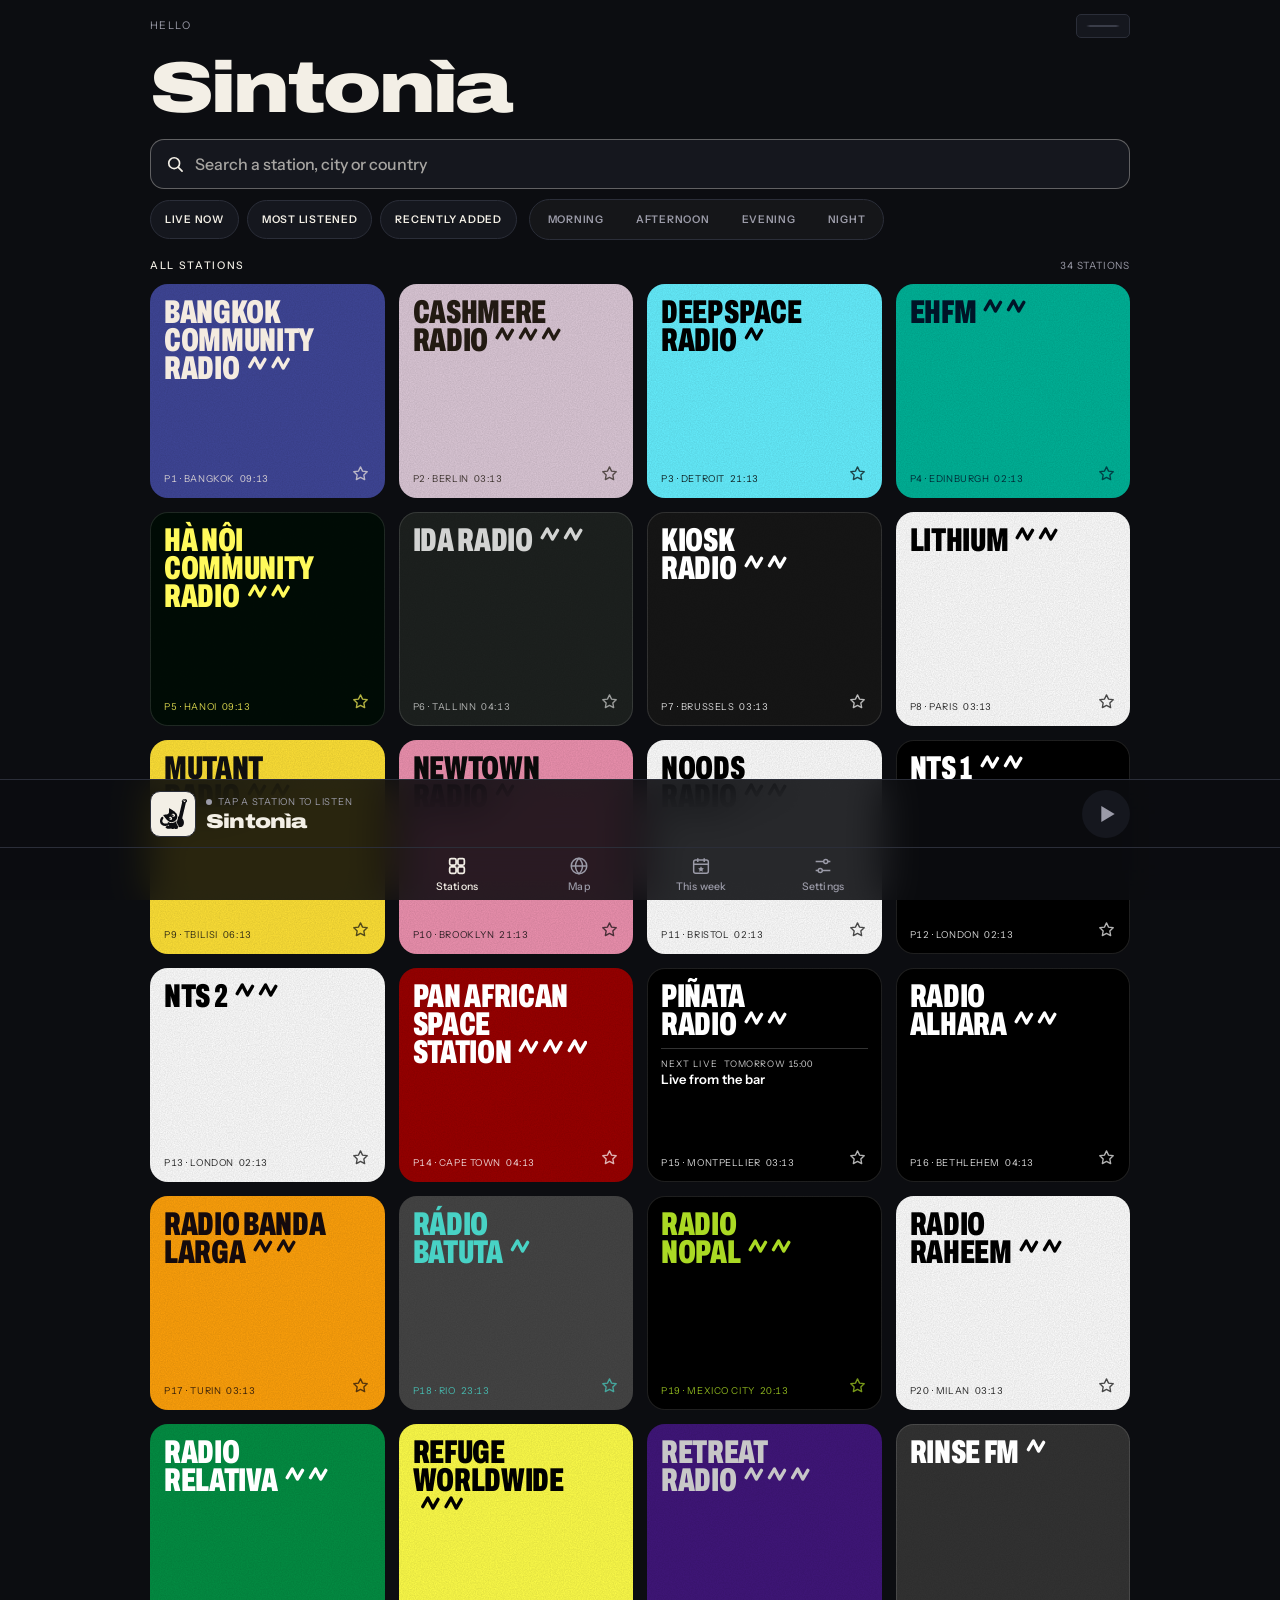
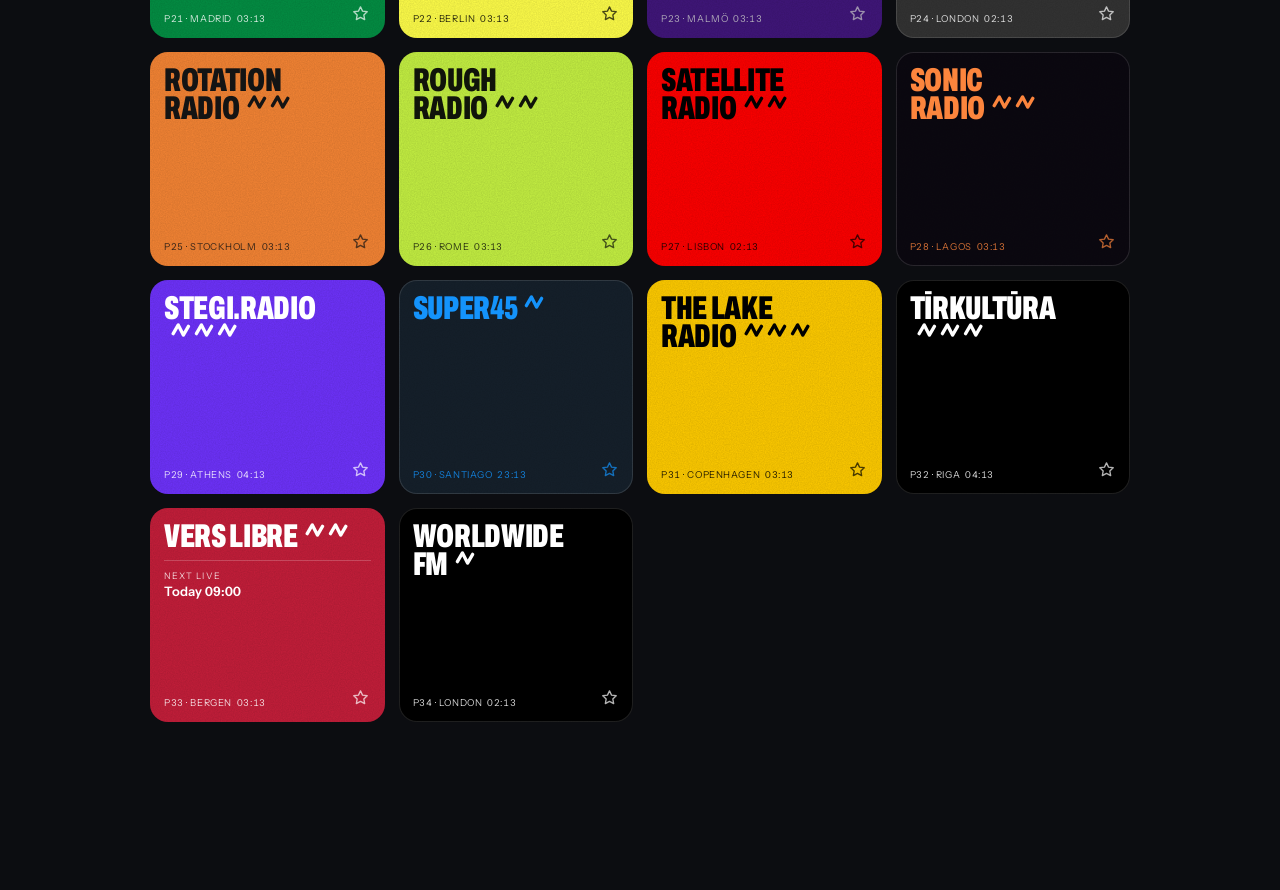
==== commit 6dfde4d1: "Link preview with the Home Screen icon; rights notice in Settings; the cat and the wordmark in the i" ====
--- a/index.html
+++ b/index.html
@@ -3,7 +3,21 @@
 <head>
 <meta charset="utf-8">
 <meta name="viewport" content="width=device-width, initial-scale=1, maximum-scale=1, user-scalable=no, viewport-fit=cover">
-<title>Sintonia</title>
+<title>Sintonìa</title>
+<meta name="description" content="Independent radio from around the world, live.">
+<meta property="og:type" content="website">
+<meta property="og:site_name" content="Sintonìa">
+<meta property="og:title" content="Sintonìa">
+<meta property="og:description" content="Independent radio from around the world, live.">
+<meta property="og:url" content="https://sintonia.now/">
+<meta property="og:image" content="https://sintonia.now/sintonia-share.png">
+<meta property="og:image:width" content="1200">
+<meta property="og:image:height" content="1200">
+<meta property="og:image:alt" content="Sintonìa: a black cat reaching up">
+<meta name="twitter:card" content="summary">
+<meta name="twitter:title" content="Sintonìa">
+<meta name="twitter:description" content="Independent radio from around the world, live.">
+<meta name="twitter:image" content="https://sintonia.now/sintonia-share.png">
 <meta name="apple-mobile-web-app-capable" content="yes">
 <meta name="mobile-web-app-capable" content="yes">
 <meta name="apple-mobile-web-app-status-bar-style" content="black-translucent">
@@ -178,6 +192,20 @@
 .map.grabbing { cursor: grabbing; }
 .map canvas, .map > svg { position: absolute; inset: 0; width: 100%; height: 100%; display: block; }
 .map-ctl { position: absolute; top: 10px; right: 10px; display: grid; gap: 6px; }
+/* (polish.py) the question on the map: small, at the bottom, after the dots have been seen */
+.wh-card { position: absolute; left: 10px; right: 10px; bottom: 10px; z-index: 2; display: flex; align-items: center; gap: 10px;
+  padding: 8px 6px 8px 14px; border-radius: 14px; border: 1px solid var(--line); cursor: default;
+  background: color-mix(in srgb, var(--bg) 84%, transparent); -webkit-backdrop-filter: blur(12px); backdrop-filter: blur(12px);
+  animation: whc-in .5s cubic-bezier(.2, .8, .2, 1) both; }
+.wh-card[hidden] { display: none; }
+@keyframes whc-in { from { opacity: 0; transform: translateY(14px); } }
+.wh-card-me { flex: none; width: 8px; height: 8px; border-radius: 50%; background: var(--live); box-shadow: 0 0 0 3px color-mix(in srgb, var(--live) 30%, transparent); }
+.wh-card-t { flex: 1; min-width: 0; font-family: var(--f-body); font-size: 13.5px; font-weight: 600; line-height: 1.2; color: var(--ink); }
+.wh-card-go { flex: none; appearance: none; -webkit-appearance: none; border: 0; margin: 0; cursor: pointer; padding: 9px 13px; border-radius: 999px;
+  background: var(--ink); color: var(--bg); font-family: var(--f-body); font-size: 13px; font-weight: 600; line-height: 1; white-space: nowrap; }
+.wh-card-x { flex: none; appearance: none; -webkit-appearance: none; border: 0; margin: 0; padding: 0; background: none; cursor: pointer;
+  width: 30px; height: 30px; display: grid; place-items: center; color: var(--muted); font-size: 20px; line-height: 1; }
+.wh-card-go:active, .wh-card-x:active { transform: scale(.94); }
 .map-ctl button {
   appearance: none; -webkit-appearance: none; cursor: pointer; padding: 0;
   width: 34px; height: 34px; border-radius: 10px; display: grid; place-items: center;
@@ -757,6 +785,9 @@
 }
 .sheet-pad { padding-top: 12px; }
 .sh-title { margin: 0; padding-right: 46px; font-family: var(--f-display); font-weight: 850; font-stretch: 62%; font-size: 30px; line-height: .9; text-transform: uppercase; }
+/* (freshpop.py) the stations that joined since the app was last opened */
+.fr-k { margin: 2px 0 -8px; padding-right: 46px; font-family: var(--f-mono); font-size: 10px; font-weight: 400; letter-spacing: .14em; text-transform: uppercase; color: var(--muted); }
+.fr-list { display: grid; gap: 10px; padding-bottom: 6px; }
 .sh-opts { display: grid; gap: 8px; }
 .sh-opt {
   appearance: none; -webkit-appearance: none; display: flex; justify-content: space-between; gap: 10px; width: 100%; text-align: left; cursor: pointer;
@@ -847,24 +878,6 @@
 }
 .cp-src { margin: 0; font-size: 12px; color: var(--muted); text-align: center; }
 
-/* ---------- Rights notice: a slow ticker under the logo ---------- */
-.notice {
-  position: relative; overflow: hidden; min-width: 0; padding: 10px 0;
-  border-top: 1px solid var(--line); border-bottom: 1px solid var(--line);
-  -webkit-mask-image: linear-gradient(90deg, transparent, #000 4%, #000 96%, transparent);
-  mask-image: linear-gradient(90deg, transparent, #000 4%, #000 96%, transparent);
-}
-.notice-track { display: flex; width: max-content; }
-.notice-track span {
-  flex: none; padding-right: .7em; white-space: nowrap;
-  font-family: var(--f-mono); font-size: 12px; font-weight: 500; line-height: 1.2; letter-spacing: .05em; text-transform: uppercase;
-  color: color-mix(in srgb, var(--ink) 86%, transparent);
-}
-.notice-track i { display: inline-block; width: 7px; height: 7px; margin: 0 12px; border-radius: 50%; background: var(--live); vertical-align: .22em;
-  font-size: 0; color: transparent; overflow: hidden; } /* the red separator: a round dot, larger than the · it replaces */
-/* it always scrolls, as asked (Reduce Motion included), at about 45 px a second: the script sets the time from the line's length */
-.notice-track { animation: notice var(--notice-s, 40s) linear infinite; }
-@keyframes notice { from { transform: translateX(0); } to { transform: translateX(-50%); } }
 
 /* ---------- Settings view ---------- */
 .set-card { display: grid; gap: 12px; padding: 14px; border-radius: 14px; background: var(--bg-2); border: 1px solid var(--line); }
@@ -979,6 +992,12 @@
   display: grid; place-items: center;
 }
 .swatch .eq { position: relative; display: flex; height: 16px; }
+/* (polish.py) nothing playing: the Home Screen icon in small, the black cat on cream; and the wordmark in its own font */
+.swatch .sw-cat { display: none; }
+.swatch.idle { background: #F3EFE6; }
+.swatch.idle .eq { display: none; }
+.swatch.idle .sw-cat { display: block; height: 30px; width: auto; fill: #0C0D11; margin: 1px 0 0 1px; }
+.np-name.brand { font-weight: 900; font-stretch: 125%; text-transform: none; letter-spacing: -.04em; font-size: 20px; line-height: 1.05; }
 .swatch .eq i { width: 3.5px; }
 .np { min-width: 0; display: grid; gap: 2px; }
 .np-status {
@@ -1393,7 +1412,6 @@
   <header class="hero">
     <h1 class="logo" aria-label="Sintonia"><span aria-hidden="true">Sintonì<span class="lg-a">a</span></span></h1>
 
-    <div class="notice" role="note" aria-label="Rights notice"><div class="notice-track"><span>All broadcasts, shows, music and station names belong to their respective radio stations and rights holders <i>·</i> Sintonia plays their public streams and is not affiliated with any station <i>·</i> Support the stations you love <i>·</i> </span><span aria-hidden="true">All broadcasts, shows, music and station names belong to their respective radio stations and rights holders <i>·</i> Sintonia plays their public streams and is not affiliated with any station <i>·</i> Support the stations you love <i>·</i> </span></div></div>
 
     <form class="hello-card" id="hello-card" autocomplete="on" hidden>
       <span class="k">Welcome</span>
@@ -1704,6 +1722,12 @@
             <svg class="i-me" viewBox="0 0 16 16" aria-hidden="true"><circle cx="8" cy="8" r="4"/><circle class="dot" cx="8" cy="8" r="1.4"/><path d="M8 1.5v2.5M8 12v2.5M1.5 8H4M12 8h2.5"/></svg>
           </button>
         </div>
+        <div class="wh-card" id="wh-card" role="group" aria-label="Your dot on the map" hidden><!-- (polish.py) -->
+          <i class="wh-card-me" aria-hidden="true"></i>
+          <span class="wh-card-t">Where are you listening from?</span>
+          <button class="wh-card-go" id="wh-card-go" type="button">Add my dot</button>
+          <button class="wh-card-x" id="wh-card-x" type="button" aria-label="Not now">×</button>
+        </div>
       </div>
       <div class="react" id="react" hidden>
         <span class="react-k" id="react-k">Play a station to react</span>
@@ -1789,7 +1813,12 @@
       <a class="set-link" id="privacy-link" href="privacy.html">Read the privacy notice <span aria-hidden="true">›</span></a>
     </div>
 
-    <p class="legal">© 2026 Sofia Corradin. All rights reserved.<br>Station names and broadcasts belong to their stations. Stations can ask for changes or removal by writing to <a href="mailto:sintoniaonair@gmail.com">sintoniaonair@gmail.com</a>.</p>
+    <div class="set-card" role="note" aria-labelledby="rights-k"><!-- (polish.py) the notice that scrolled under the logo -->
+      <span class="set-k" id="rights-k">Rights</span>
+      <p class="set-note">All broadcasts, shows, music and station names belong to their respective radio stations and rights holders. Sintonìa plays their public streams and is not affiliated with any station. Support the stations you love.</p>
+    </div>
+
+    <p class="legal">© 2026 Sofia Corradin. All rights reserved.<br>Stations can ask for changes or removal by writing to <a href="mailto:sintoniaonair@gmail.com">sintoniaonair@gmail.com</a>.</p>
   </section>
 </div>
 
@@ -1811,10 +1840,10 @@
 <div class="player" role="region" aria-label="Player">
   <div class="progress" aria-hidden="true"><i id="prog"></i></div>
   <div class="player-inner">
-    <div class="swatch" id="swatch"><span class="eq"><i></i><i></i><i></i></span></div>
+    <div class="swatch idle" id="swatch"><span class="eq"><i></i><i></i><i></i></span><svg class="sw-cat" viewBox="400 332 1248 1385" aria-hidden="true"><path fill-rule="evenodd" d="M1009.00,1715.02C1010.92,1714.50 1014.75,1713.59 1017.50,1713.00C1029.34,1710.43 1034.21,1708.79 1044.00,1704.09C1050.00,1701.21 1052.62,1699.66 1054.82,1697.66C1057.06,1695.64 1059.81,1695.53 1061.92,1697.39C1064.42,1699.59 1080.90,1708.00 1082.79,1708.03C1083.73,1708.05 1086.30,1708.94 1088.50,1710.00C1090.70,1711.06 1093.43,1711.95 1094.56,1711.97C1095.70,1711.98 1099.97,1712.86 1104.06,1713.91C1108.15,1714.96 1116.00,1716.11 1121.50,1716.47C1132.80,1717.21 1156.19,1715.66 1165.38,1713.56C1168.75,1712.80 1173.53,1711.72 1176.00,1711.17C1194.75,1707.01 1216.29,1693.25 1225.57,1679.50C1228.68,1674.90 1231.30,1664.95 1230.74,1659.90C1230.17,1654.79 1227.48,1647.20 1225.42,1644.92C1222.70,1641.90 1223.69,1638.40 1228.20,1635.09C1230.51,1633.39 1232.78,1632.00 1233.24,1632.00C1234.28,1632.00 1246.34,1623.80 1248.55,1621.60C1250.53,1619.61 1250.29,1619.60 1255.00,1622.00C1257.16,1623.10 1259.73,1624.00 1260.71,1624.00C1261.69,1624.00 1265.20,1624.88 1268.50,1625.95C1271.80,1627.02 1279.97,1628.88 1286.67,1630.08C1297.42,1632.01 1301.08,1632.20 1318.17,1631.70C1337.80,1631.12 1350.13,1629.43 1366.00,1625.15C1396.83,1616.83 1428.09,1597.36 1450.08,1572.76C1454.15,1568.22 1457.70,1564.28 1457.99,1564.00C1458.27,1563.72 1459.84,1561.47 1461.48,1559.00C1463.12,1556.53 1465.88,1552.70 1467.62,1550.50C1471.96,1545.03 1481.37,1527.36 1485.87,1516.25C1487.04,1513.36 1488.87,1508.86 1489.94,1506.25C1492.32,1500.40 1496.00,1488.20 1496.00,1486.15C1496.00,1485.32 1496.87,1481.68 1497.93,1478.07C1498.99,1474.46 1500.39,1467.67 1501.04,1463.00C1501.68,1458.33 1502.58,1452.25 1503.03,1449.50C1504.45,1440.85 1504.15,1402.13 1502.58,1392.88C1501.80,1388.27 1500.88,1382.03 1500.53,1379.00C1499.71,1371.86 1496.30,1356.15 1493.89,1348.43C1492.85,1345.09 1491.98,1341.49 1491.97,1340.43C1491.95,1339.37 1491.06,1336.70 1490.00,1334.50C1488.94,1332.30 1488.05,1329.72 1488.03,1328.78C1488.02,1327.83 1487.15,1325.13 1486.11,1322.78C1485.06,1320.42 1483.22,1316.03 1482.00,1313.00C1478.38,1303.99 1470.22,1286.86 1464.99,1277.27C1459.91,1267.98 1437.62,1236.63 1431.02,1229.50C1425.31,1223.34 1425.35,1224.28 1430.05,1205.00C1432.36,1195.54 1433.87,1188.87 1435.14,1182.50C1436.14,1177.52 1438.19,1168.80 1441.49,1155.50C1442.45,1151.65 1443.60,1146.39 1444.05,1143.81C1444.49,1141.23 1445.52,1136.73 1446.33,1133.81C1447.14,1130.89 1448.77,1124.22 1449.96,1119.00C1453.80,1102.03 1457.19,1087.80 1461.50,1070.50C1462.45,1066.65 1463.58,1061.70 1464.00,1059.50C1464.88,1054.87 1467.58,1043.77 1469.61,1036.39C1470.38,1033.58 1471.66,1027.96 1472.45,1023.89C1475.25,1009.55 1476.15,1005.43 1478.06,998.27C1479.13,994.30 1480.00,989.98 1480.00,988.68C1480.00,987.38 1480.90,983.70 1482.00,980.50C1483.10,977.30 1484.00,973.59 1484.00,972.25C1484.00,970.91 1484.84,966.82 1485.86,963.16C1486.89,959.49 1488.66,952.45 1489.80,947.50C1495.17,924.17 1496.40,919.04 1498.14,912.84C1499.16,909.18 1500.00,905.36 1500.00,904.34C1500.00,903.33 1500.85,899.35 1501.89,895.50C1502.94,891.65 1504.79,884.00 1506.01,878.50C1508.62,866.68 1511.39,855.26 1514.07,845.27C1515.13,841.30 1516.00,837.25 1516.00,836.27C1516.00,835.30 1516.85,831.35 1517.89,827.50C1518.94,823.65 1520.80,816.00 1522.03,810.50C1523.26,805.00 1525.06,797.35 1526.02,793.50C1526.98,789.65 1528.55,783.35 1529.51,779.50C1530.47,775.65 1531.57,770.48 1531.95,768.00C1532.34,765.52 1533.37,761.02 1534.24,758.00C1535.11,754.98 1536.83,748.00 1538.06,742.50C1539.29,737.00 1541.13,729.32 1542.15,725.44C1543.17,721.55 1544.00,717.46 1544.00,716.35C1544.00,715.24 1544.84,711.45 1545.87,707.92C1546.91,704.39 1548.25,699.02 1548.86,696.00C1549.47,692.98 1550.47,688.48 1551.09,686.00C1554.51,672.39 1557.58,659.50 1560.98,644.50C1561.60,641.75 1562.57,637.48 1563.14,635.00C1563.70,632.52 1564.96,627.35 1565.95,623.50C1566.93,619.65 1568.74,612.00 1569.97,606.50C1571.20,601.00 1573.06,593.35 1574.11,589.50C1575.15,585.65 1576.00,581.56 1576.00,580.42C1576.00,579.27 1576.84,575.45 1577.87,571.92C1578.91,568.39 1580.25,563.02 1580.86,560.00C1581.47,556.98 1582.46,552.48 1583.06,550.00C1588.06,529.53 1591.75,513.38 1592.46,508.93C1593.06,505.13 1595.83,501.98 1602.50,497.54C1610.05,492.50 1621.14,482.49 1626.56,475.80C1629.55,472.12 1632.00,468.78 1632.00,468.38C1632.00,467.98 1632.63,466.95 1633.40,466.08C1636.47,462.61 1642.99,448.54 1645.53,439.89C1647.86,431.99 1648.23,428.95 1648.21,417.80C1648.18,404.42 1646.64,396.77 1641.88,386.39C1640.85,384.13 1640.00,382.02 1640.00,381.69C1640.00,378.38 1617.84,354.21 1612.72,351.94C1611.50,351.40 1608.47,349.63 1606.00,348.00C1603.53,346.37 1600.38,344.58 1599.00,344.02C1597.62,343.46 1595.83,342.64 1595.00,342.19C1592.26,340.72 1576.63,336.16 1568.00,334.32C1561.48,332.92 1555.08,332.50 1540.50,332.50C1520.65,332.50 1511.28,333.77 1499.16,338.09C1496.22,339.14 1493.07,340.02 1492.16,340.03C1491.25,340.05 1488.70,340.94 1486.50,342.00C1484.30,343.06 1482.00,343.95 1481.38,343.97C1480.09,344.01 1464.96,351.65 1460.50,354.51C1453.94,358.73 1438.15,372.07 1432.22,378.42C1421.89,389.47 1415.15,401.26 1409.88,417.50C1407.91,423.57 1407.60,426.63 1407.58,440.50C1407.55,454.95 1407.76,456.97 1409.77,461.38C1411.00,464.06 1412.00,466.85 1412.00,467.58C1412.00,468.32 1414.07,472.85 1416.61,477.65C1421.03,486.04 1421.19,486.62 1420.57,492.44C1420.21,495.77 1419.10,501.43 1418.10,505.00C1417.09,508.57 1415.28,516.00 1414.06,521.50C1412.84,527.00 1410.98,534.75 1409.93,538.73C1408.87,542.70 1408.00,546.75 1408.00,547.73C1408.00,548.70 1407.16,552.65 1406.12,556.50C1405.08,560.35 1403.25,567.77 1402.06,573.00C1400.87,578.23 1399.05,586.10 1398.02,590.50C1396.99,594.90 1395.69,600.52 1395.13,603.00C1392.68,613.84 1391.71,617.95 1389.96,625.00C1387.92,633.23 1385.29,644.37 1381.93,659.00C1380.74,664.23 1378.94,671.88 1377.94,676.00C1376.94,680.12 1375.64,685.64 1375.06,688.25C1374.48,690.86 1373.52,695.14 1372.94,697.75C1372.35,700.36 1371.19,704.89 1370.37,707.81C1369.54,710.73 1368.49,715.23 1368.05,717.81C1367.16,722.89 1364.67,733.36 1362.33,741.81C1361.52,744.73 1360.49,749.23 1360.05,751.81C1359.60,754.39 1358.46,759.65 1357.52,763.50C1354.05,777.74 1352.17,785.75 1350.01,795.50C1347.95,804.81 1346.88,809.50 1342.01,830.50C1340.99,834.90 1339.64,840.75 1339.02,843.50C1338.40,846.25 1337.43,850.52 1336.86,853.00C1336.30,855.48 1335.04,860.65 1334.05,864.50C1333.07,868.35 1331.27,876.00 1330.05,881.50C1328.84,887.00 1327.01,894.88 1326.01,899.00C1323.57,908.99 1322.07,915.46 1320.81,921.50C1320.23,924.25 1318.91,929.39 1317.88,932.92C1316.85,936.45 1316.00,940.35 1316.00,941.58C1316.00,942.81 1315.11,946.67 1314.01,950.16C1312.92,953.65 1312.02,957.44 1312.01,958.58C1312.01,959.73 1311.15,963.55 1310.12,967.08C1309.09,970.61 1307.78,975.75 1307.21,978.50C1306.65,981.25 1305.68,985.52 1305.07,988.00C1304.46,990.48 1303.04,996.77 1301.91,1002.00C1300.78,1007.23 1298.98,1014.75 1297.93,1018.73C1296.87,1022.70 1296.00,1026.75 1296.00,1027.73C1296.00,1028.70 1295.16,1032.65 1294.12,1036.50C1291.14,1047.52 1287.95,1061.35 1287.97,1063.08C1287.99,1063.95 1287.16,1067.55 1286.13,1071.08C1285.10,1074.61 1283.26,1082.00 1282.04,1087.50C1280.82,1093.00 1279.00,1100.65 1277.99,1104.50C1276.98,1108.35 1275.70,1113.75 1275.14,1116.50C1272.79,1128.06 1270.04,1138.96 1268.62,1142.36C1267.18,1145.81 1266.86,1146.00 1262.45,1146.00C1258.93,1146.00 1256.70,1145.27 1253.34,1143.00C1250.90,1141.35 1248.72,1140.00 1248.49,1140.00C1248.27,1140.00 1246.43,1138.88 1244.40,1137.50C1237.10,1132.55 1236.09,1134.27 1235.94,1152.00C1235.89,1157.22 1235.49,1163.75 1235.05,1166.50C1234.60,1169.25 1233.71,1175.10 1233.06,1179.50C1232.42,1183.90 1231.44,1189.53 1230.89,1192.00C1230.34,1194.47 1229.44,1198.53 1228.89,1201.00C1227.83,1205.77 1225.51,1214.05 1222.04,1225.45L1219.92,1232.40L1222.21,1235.45C1225.30,1239.57 1225.30,1248.54 1222.19,1255.20C1220.99,1257.78 1220.00,1260.17 1220.00,1260.51C1220.00,1260.84 1218.20,1264.95 1216.00,1269.62C1213.80,1274.29 1212.00,1278.53 1212.00,1279.03C1212.00,1279.54 1211.05,1282.10 1209.88,1284.72C1204.64,1296.51 1204.00,1298.15 1203.97,1299.78C1203.95,1300.72 1203.06,1303.30 1202.00,1305.50C1200.94,1307.70 1200.05,1310.17 1200.03,1311.00C1200.02,1311.83 1199.13,1315.20 1198.06,1318.50C1194.23,1330.34 1191.97,1338.54 1191.99,1340.57C1191.99,1341.71 1191.33,1344.88 1190.52,1347.62C1187.90,1356.43 1185.00,1383.27 1185.00,1398.65C1185.00,1412.29 1186.81,1432.03 1189.11,1443.50C1191.56,1455.75 1192.78,1460.90 1194.22,1465.05C1195.06,1467.50 1196.21,1471.30 1196.77,1473.50C1198.74,1481.31 1204.98,1497.18 1209.35,1505.50C1209.92,1506.60 1212.13,1510.88 1214.26,1515.00C1216.38,1519.12 1218.98,1523.85 1220.03,1525.50C1221.08,1527.15 1222.68,1529.82 1223.59,1531.43C1224.49,1533.04 1226.83,1536.64 1228.79,1539.43C1230.74,1542.22 1233.27,1545.84 1234.42,1547.47C1239.56,1554.81 1253.26,1571.53 1261.25,1580.20C1271.79,1591.64 1275.83,1597.07 1276.11,1600.17C1276.62,1606.05 1275.86,1608.64 1272.55,1612.25C1269.45,1615.62 1268.59,1616.00 1264.14,1616.00C1259.89,1616.00 1258.49,1615.45 1254.34,1612.15C1251.68,1610.03 1246.65,1605.26 1243.16,1601.55C1236.92,1594.92 1218.88,1572.62 1214.00,1565.52C1212.62,1563.52 1211.04,1561.34 1210.49,1560.69C1209.52,1559.56 1207.29,1556.38 1204.00,1551.46C1203.17,1550.22 1200.97,1547.03 1199.09,1544.36C1196.23,1540.29 1192.88,1534.23 1185.32,1519.50C1184.76,1518.40 1183.59,1515.92 1182.73,1514.00C1177.44,1502.13 1176.00,1498.63 1175.99,1497.63C1175.99,1497.01 1175.30,1495.18 1174.46,1493.57C1173.62,1491.95 1172.52,1489.03 1172.03,1487.07C1171.54,1485.10 1170.46,1481.47 1169.63,1479.00C1166.48,1469.57 1164.00,1460.26 1164.00,1457.90C1164.00,1456.54 1163.32,1452.98 1162.50,1449.97C1160.71,1443.46 1158.07,1413.61 1158.03,1399.45C1157.99,1386.43 1160.61,1356.75 1162.45,1349.31C1163.24,1346.11 1164.02,1341.26 1164.19,1338.53C1164.62,1331.58 1162.38,1331.36 1157.60,1337.87C1153.40,1343.59 1131.04,1364.80 1119.99,1373.55C1111.33,1380.42 1108.80,1382.23 1097.08,1389.99C1085.48,1397.67 1082.93,1399.28 1080.00,1400.75C1078.62,1401.43 1076.30,1402.79 1074.84,1403.75C1070.32,1406.72 1061.07,1412.00 1060.37,1412.00C1060.01,1412.00 1057.64,1412.95 1055.11,1414.11C1052.57,1415.27 1048.70,1417.01 1046.50,1417.99C1044.30,1418.96 1040.35,1420.72 1037.72,1421.88C1035.10,1423.05 1032.16,1424.00 1031.20,1424.00C1030.23,1424.00 1028.56,1424.62 1027.47,1425.38C1026.39,1426.14 1023.02,1427.46 1020.00,1428.30C1016.98,1429.15 1011.35,1430.81 1007.50,1432.00C1003.65,1433.19 997.80,1434.59 994.50,1435.11C991.20,1435.64 985.10,1436.73 980.95,1437.54C955.65,1442.48 909.40,1442.48 884.05,1437.54C879.90,1436.73 874.02,1435.61 871.00,1435.04C863.37,1433.60 855.09,1431.27 851.35,1429.49C849.62,1428.67 847.53,1428.00 846.72,1428.00C845.91,1428.00 842.60,1426.84 839.37,1425.41C836.14,1423.99 832.15,1422.24 830.50,1421.52C824.31,1418.81 801.40,1407.47 799.00,1405.93C797.62,1405.04 793.67,1402.44 790.22,1400.16C786.76,1397.87 783.69,1396.00 783.38,1396.00C783.08,1396.00 778.12,1392.16 772.37,1387.47C766.62,1382.77 761.43,1379.24 760.82,1379.61C759.36,1380.52 760.32,1402.95 762.45,1417.50C764.30,1430.10 767.42,1445.55 770.04,1455.00C773.08,1466.01 773.19,1466.99 771.54,1467.62C770.70,1467.95 768.71,1467.09 767.04,1465.68C761.18,1460.76 751.31,1456.93 741.61,1455.84C731.40,1454.68 725.40,1455.12 713.00,1457.93C686.73,1463.87 681.20,1464.43 650.00,1464.38C630.84,1464.35 618.75,1463.91 615.50,1463.14C612.75,1462.48 607.58,1461.46 604.00,1460.86C600.42,1460.26 595.02,1458.95 592.00,1457.96C588.98,1456.96 585.15,1455.87 583.50,1455.52C579.65,1454.72 556.47,1443.28 554.93,1441.41C554.28,1440.64 553.38,1440.00 552.93,1440.00C549.28,1440.00 531.95,1423.49 528.00,1416.26C526.87,1414.19 525.06,1411.15 523.98,1409.50C522.90,1407.85 521.52,1405.38 520.90,1404.00C520.28,1402.62 518.96,1399.70 517.97,1397.50C513.46,1387.52 508.98,1365.96 508.99,1354.34C509.00,1344.84 511.57,1325.22 513.95,1316.50C518.05,1301.42 520.15,1295.11 522.40,1291.00C523.15,1289.62 524.07,1287.07 524.45,1285.32C524.82,1283.57 525.77,1281.60 526.56,1280.95C527.35,1280.29 528.00,1279.21 528.00,1278.54C528.00,1277.21 532.95,1267.33 536.03,1262.50C537.08,1260.85 538.97,1257.75 540.22,1255.61C542.72,1251.35 543.22,1250.55 547.38,1244.09C554.88,1232.46 558.93,1221.13 558.98,1211.64C559.01,1205.29 555.54,1191.05 552.79,1186.27C547.66,1177.34 535.33,1164.00 532.19,1164.00C531.69,1164.00 530.20,1163.18 528.88,1162.18C524.62,1158.93 512.27,1155.99 502.87,1156.00C496.04,1156.00 492.81,1156.54 487.37,1158.58C483.59,1160.00 479.79,1161.80 478.92,1162.58C478.05,1163.36 476.91,1164.00 476.38,1164.00C475.85,1164.00 472.25,1166.89 468.38,1170.43C460.38,1177.73 455.37,1184.75 444.46,1203.96C443.89,1204.96 442.92,1206.40 442.31,1207.14C441.70,1207.89 438.75,1213.22 435.77,1219.00C432.78,1224.78 429.81,1230.51 429.17,1231.75C428.06,1233.88 427.14,1235.70 425.13,1239.75C422.44,1245.15 420.00,1251.24 420.00,1252.53C420.00,1253.34 419.10,1255.69 418.00,1257.74C416.90,1259.79 415.98,1262.15 415.97,1262.99C415.95,1263.82 415.06,1266.30 414.00,1268.50C412.94,1270.70 412.05,1273.43 412.03,1274.56C412.02,1275.69 411.16,1279.29 410.14,1282.56C406.45,1294.30 404.00,1307.20 400.94,1331.00C399.82,1339.73 399.82,1369.03 400.95,1376.50C404.28,1398.63 405.24,1404.11 406.60,1409.00C410.25,1422.07 412.39,1428.76 414.13,1432.61C415.16,1434.87 416.00,1437.12 415.99,1437.61C415.98,1438.85 428.42,1463.22 432.85,1470.60C439.42,1481.58 458.30,1504.08 467.59,1512.00C472.43,1516.12 478.49,1521.41 481.05,1523.75C483.61,1526.09 485.98,1528.00 486.32,1528.00C486.66,1528.00 489.54,1529.73 492.72,1531.84C501.16,1537.46 504.20,1539.34 507.00,1540.73C508.38,1541.41 510.18,1542.35 511.00,1542.83C515.20,1545.24 523.49,1549.19 534.50,1554.03C543.75,1558.09 561.76,1564.01 565.00,1564.05C566.38,1564.07 569.30,1564.76 571.50,1565.59C577.20,1567.72 592.18,1570.02 623.00,1573.50C638.19,1575.21 662.31,1575.46 668.77,1573.97C671.12,1573.42 679.67,1572.59 687.77,1572.11C702.14,1571.25 710.59,1570.00 730.00,1565.85C744.05,1562.85 752.86,1560.19 758.75,1557.18C767.80,1552.56 782.26,1537.23 784.53,1529.84C784.92,1528.55 785.70,1526.93 786.26,1526.24C786.81,1525.54 787.54,1522.40 787.88,1519.25C788.31,1515.30 788.96,1513.44 790.00,1513.25C791.47,1512.98 792.49,1514.43 797.91,1524.50C803.15,1534.23 815.69,1553.17 820.02,1557.88C826.01,1564.40 823.24,1565.30 792.00,1566.96C779.62,1567.61 766.80,1568.59 763.50,1569.13C760.20,1569.68 753.45,1570.73 748.50,1571.48C743.55,1572.23 737.53,1573.55 735.12,1574.42C732.72,1575.29 729.66,1576.00 728.33,1576.00C727.01,1576.00 724.16,1576.90 722.00,1578.00C719.84,1579.10 717.57,1580.00 716.94,1580.00C716.31,1580.00 714.38,1580.64 712.65,1581.42C710.92,1582.21 706.35,1584.20 702.50,1585.86C698.65,1587.52 693.48,1590.02 691.00,1591.41C688.52,1592.80 684.70,1594.91 682.50,1596.11C676.48,1599.36 661.76,1614.63 658.48,1621.00C655.96,1625.91 655.65,1627.58 655.58,1636.52C655.51,1645.88 655.71,1646.97 658.74,1653.13C664.20,1664.22 676.30,1675.36 692.00,1683.75C693.92,1684.78 696.40,1686.11 697.50,1686.70C701.03,1688.60 709.31,1691.68 716.50,1693.78C746.97,1702.68 753.16,1704.08 775.00,1707.05C786.21,1708.57 840.35,1708.14 849.50,1706.46C853.90,1705.65 860.83,1704.54 864.89,1704.00C868.96,1703.46 874.58,1702.36 877.39,1701.57C899.76,1695.23 904.88,1694.62 909.12,1697.78C912.26,1700.13 928.83,1708.00 930.63,1708.00C931.09,1708.00 933.72,1708.86 936.48,1709.90C944.18,1712.82 952.46,1715.04 959.30,1716.01C966.79,1717.08 1004.09,1716.33 1009.00,1715.02ZM972.00,1401.93C978.33,1400.88 986.88,1399.09 991.00,1397.95C1011.00,1392.40 1020.27,1389.36 1027.61,1385.92C1029.87,1384.87 1032.03,1384.00 1032.41,1384.00C1033.63,1384.00 1059.36,1370.96 1064.00,1367.99C1070.31,1363.95 1072.19,1362.80 1076.62,1360.33C1080.56,1358.11 1092.13,1348.93 1109.12,1334.51C1114.30,1330.11 1122.36,1322.10 1127.02,1316.70C1131.68,1311.31 1136.56,1305.68 1137.86,1304.20C1143.67,1297.55 1158.05,1277.61 1160.35,1273.00C1160.76,1272.17 1162.17,1269.70 1163.48,1267.50C1167.71,1260.39 1178.00,1239.03 1181.78,1229.50C1186.68,1217.14 1188.00,1213.33 1188.03,1211.48C1188.05,1210.39 1188.94,1207.70 1190.00,1205.50C1191.06,1203.30 1191.94,1200.60 1191.94,1199.50C1191.94,1198.40 1192.85,1193.67 1193.95,1189.00C1198.11,1171.41 1199.50,1158.36 1199.50,1137.00C1199.50,1111.16 1195.87,1085.17 1189.88,1068.16C1188.85,1065.22 1188.00,1062.07 1188.00,1061.15C1188.00,1060.22 1187.10,1057.79 1186.00,1055.74C1184.90,1053.69 1184.00,1051.31 1184.00,1050.45C1184.00,1049.60 1183.15,1047.23 1182.12,1045.20C1180.28,1041.58 1178.66,1038.07 1175.57,1031.00C1173.90,1027.18 1173.37,1026.28 1167.78,1017.72C1165.70,1014.54 1164.00,1011.75 1164.00,1011.52C1164.00,1011.29 1162.54,1009.01 1160.75,1006.46C1158.96,1003.91 1156.83,1000.82 1156.00,999.58C1146.96,986.07 1128.59,968.24 1105.20,950.27C1103.58,949.03 1102.44,946.42 1101.34,941.50C1099.55,933.44 1097.79,931.19 1087.80,924.23C1084.07,921.63 1077.98,917.35 1074.26,914.72C1067.05,909.62 1060.55,905.19 1057.84,903.52C1054.31,901.35 1032.47,886.55 1032.00,886.00C1031.72,885.69 1028.80,883.69 1025.50,881.56C1018.53,877.06 1014.49,874.36 999.65,864.30C993.68,860.26 987.43,856.17 985.77,855.22C980.66,852.32 975.15,848.68 966.50,842.49C960.65,838.30 948.48,829.94 946.13,828.50C943.04,826.60 932.49,819.71 929.00,817.30C927.08,815.98 920.33,811.47 914.00,807.29C897.45,796.35 881.13,785.45 868.50,776.90C849.62,764.12 848.66,763.67 841.44,764.25C831.48,765.05 823.35,771.71 821.12,780.90C820.26,784.45 818.93,806.41 816.97,849.50C816.42,861.60 815.52,880.73 814.98,892.00C814.43,903.27 813.52,926.45 812.96,943.50L811.93,974.50L798.17,988.00C786.40,999.56 768.24,1020.61 762.82,1029.00C759.44,1034.25 757.02,1036.00 753.21,1036.00C747.71,1035.99 718.98,1039.80 707.50,1042.05C702.00,1043.14 695.77,1044.02 693.66,1044.01C689.48,1044.00 669.66,1047.08 658.50,1049.48C654.65,1050.31 647.43,1051.43 642.46,1051.98C637.49,1052.53 631.19,1053.38 628.46,1053.89C625.73,1054.39 620.12,1055.10 616.00,1055.47C611.88,1055.83 606.11,1056.80 603.20,1057.61C600.28,1058.42 593.17,1059.50 587.39,1060.01C576.73,1060.95 568.18,1062.91 562.18,1065.79C557.16,1068.21 552.81,1074.34 551.86,1080.33C550.33,1090.01 551.21,1092.00 564.49,1108.55C571.19,1116.90 577.19,1124.35 577.84,1125.11C578.48,1125.88 581.59,1129.72 584.75,1133.65C587.91,1137.59 595.00,1146.10 600.50,1152.58C606.00,1159.05 614.33,1168.97 619.00,1174.61C640.68,1200.81 652.86,1215.67 657.00,1220.96C659.48,1224.13 664.50,1230.05 668.16,1234.11C671.82,1238.18 678.35,1245.84 682.66,1251.14C686.97,1256.44 697.02,1268.80 705.00,1278.59C724.20,1302.18 743.43,1323.65 747.01,1325.51C748.60,1326.33 752.36,1327.00 755.37,1327.00C761.56,1327.00 763.28,1328.11 772.96,1338.36C776.01,1341.58 782.10,1347.19 786.50,1350.84C790.90,1354.48 794.73,1357.70 795.00,1357.99C795.90,1358.94 806.42,1366.48 810.50,1369.10C817.16,1373.39 820.40,1375.41 822.50,1376.58C823.60,1377.19 826.08,1378.66 828.00,1379.84C831.87,1382.21 834.12,1383.27 841.50,1386.21C844.25,1387.31 847.85,1388.82 849.50,1389.56C856.21,1392.59 872.09,1397.64 879.50,1399.10C895.87,1402.31 901.36,1403.26 908.05,1404.01C920.08,1405.37 958.79,1404.11 972.00,1401.93ZM888.00,1300.76C855.21,1297.08 828.71,1275.89 815.12,1242.50C812.95,1237.17 810.00,1221.46 810.00,1215.25C810.00,1210.07 812.60,1196.95 814.33,1193.42C815.11,1191.81 816.82,1188.27 818.13,1185.55C821.71,1178.08 833.16,1166.92 841.00,1163.26C858.24,1155.21 857.10,1155.49 872.51,1155.64C887.18,1155.79 895.16,1157.35 905.61,1162.12C907.87,1163.16 910.03,1164.00 910.40,1164.00C910.77,1164.00 912.30,1164.84 913.79,1165.87C915.28,1166.89 919.01,1169.34 922.08,1171.31C932.21,1177.79 942.08,1189.36 950.86,1205.00C957.05,1216.02 959.00,1224.49 959.00,1240.32C959.00,1254.67 958.59,1256.63 953.22,1268.00C945.18,1285.03 925.68,1299.04 907.93,1300.54C904.39,1300.84 900.15,1301.20 898.50,1301.34C896.85,1301.49 892.12,1301.22 888.00,1300.76ZM881.95,1268.91C894.91,1262.65 897.76,1245.00 888.45,1228.61C883.16,1219.29 866.64,1204.00 861.87,1204.00C861.09,1204.00 859.39,1203.26 858.11,1202.36C856.82,1201.46 852.56,1200.11 848.63,1199.35C836.98,1197.11 827.43,1199.92 821.99,1207.19C819.71,1210.22 819.50,1211.37 819.50,1221.00C819.50,1230.31 819.77,1231.95 821.90,1235.50C832.96,1253.89 840.99,1261.03 860.00,1269.34C865.35,1271.68 876.67,1271.46 881.95,1268.91ZM1019.80,1154.47C1019.51,1154.18 1015.51,1153.23 1010.90,1152.36C1006.30,1151.49 1001.63,1150.16 1000.54,1149.39C999.45,1148.63 998.03,1148.00 997.39,1148.00C994.22,1148.00 979.58,1138.27 971.71,1130.93C960.53,1120.51 957.46,1116.25 949.50,1100.12C945.63,1092.27 944.70,1089.24 943.83,1081.62C942.54,1070.37 943.46,1054.02 945.65,1049.12C951.98,1034.98 953.54,1032.55 960.87,1025.31C965.07,1021.17 970.21,1016.69 972.30,1015.35C987.99,1005.30 1018.35,1005.15 1040.35,1015.01C1051.91,1020.19 1066.57,1032.57 1074.26,1043.64C1081.60,1054.20 1084.00,1058.00 1084.00,1059.05C1084.00,1059.58 1084.90,1061.69 1086.00,1063.74C1087.10,1065.79 1088.00,1067.98 1088.00,1068.60C1088.00,1069.23 1088.90,1072.56 1090.00,1076.00C1093.01,1085.41 1092.81,1101.30 1089.56,1111.12C1086.41,1120.63 1084.44,1124.33 1078.55,1131.83C1069.85,1142.91 1058.04,1150.40 1044.50,1153.44C1037.91,1154.91 1020.96,1155.62 1019.80,1154.47ZM1016.17,1121.74C1018.19,1120.51 1020.71,1118.38 1021.77,1117.00C1024.05,1114.03 1027.00,1105.66 1027.00,1102.16C1027.00,1099.35 1024.26,1089.28 1022.87,1087.00C1022.37,1086.17 1021.25,1083.92 1020.38,1082.00C1018.46,1077.77 1013.04,1070.87 1007.55,1065.66C1003.13,1061.47 995.44,1056.00 993.98,1056.00C993.48,1056.00 991.17,1055.01 988.86,1053.81C985.37,1051.99 982.93,1051.61 974.46,1051.56C965.13,1051.51 963.96,1051.71 960.76,1054.00C958.84,1055.38 955.97,1058.05 954.38,1059.94C951.61,1063.25 951.50,1063.77 951.58,1073.44C951.65,1082.77 951.89,1083.97 954.96,1090.00C958.71,1097.38 972.89,1112.33 979.50,1115.88C981.70,1117.06 984.17,1118.41 985.00,1118.89C992.08,1122.96 995.84,1123.97 1004.00,1123.98C1011.06,1123.99 1013.12,1123.61 1016.17,1121.74ZM1518.50,475.97C1507.74,474.66 1499.85,469.44 1494.16,459.88C1491.07,454.70 1491.18,445.55 1494.41,439.18C1498.22,431.66 1510.97,420.00 1515.39,420.00C1516.24,420.00 1519.08,419.16 1521.71,418.13C1524.35,417.11 1528.53,415.98 1531.00,415.63C1537.46,414.71 1551.19,416.55 1555.91,418.96C1570.23,426.26 1575.78,439.81 1569.42,451.96C1566.06,458.41 1559.68,465.58 1555.13,468.05C1553.13,469.14 1550.83,470.43 1550.00,470.93C1542.70,475.33 1529.93,477.37 1518.50,475.97ZM1462.00,432.11C1457.04,431.25 1453.51,428.54 1450.38,423.20C1448.11,419.32 1447.67,417.40 1447.67,411.34C1447.67,405.35 1448.08,403.50 1450.08,400.53C1455.40,392.65 1462.93,391.00 1470.45,396.07C1477.17,400.61 1480.27,406.53 1480.35,414.98C1480.41,420.92 1480.04,422.33 1477.52,425.97C1474.51,430.32 1470.38,433.10 1467.30,432.86C1466.31,432.78 1463.92,432.44 1462.00,432.11ZM1573.50,404.77C1565.34,401.86 1560.08,393.39 1560.03,383.05C1560.01,377.66 1560.44,375.98 1562.69,372.73C1565.56,368.59 1571.45,364.97 1575.21,365.04C1579.26,365.11 1586.22,369.37 1589.24,373.62C1591.40,376.65 1592.30,379.28 1592.69,383.62C1593.66,394.38 1589.86,401.73 1581.89,404.54C1577.17,406.20 1577.49,406.20 1573.50,404.77ZM1490.41,403.60C1488.71,402.85 1485.66,400.21 1483.64,397.73C1480.50,393.91 1479.86,392.27 1479.36,386.86C1478.52,377.78 1480.07,373.11 1485.62,368.00C1490.08,363.89 1490.39,363.77 1495.30,364.35C1505.09,365.51 1512.00,374.37 1512.00,385.77C1512.00,393.40 1509.52,398.91 1504.78,401.79C1500.29,404.53 1494.22,405.29 1490.41,403.60ZM1529.94,392.53C1523.41,389.13 1519.90,383.61 1519.28,375.78C1519.00,372.33 1519.28,367.63 1519.90,365.34C1522.12,357.16 1532.09,351.93 1538.83,355.41C1542.26,357.19 1547.36,361.77 1548.39,364.00C1548.77,364.82 1549.73,366.62 1550.52,368.00C1554.47,374.81 1550.47,388.76 1543.37,392.95C1538.90,395.58 1535.60,395.48 1529.94,392.53Z"/></svg></div>
     <div class="np" id="np" role="button" tabindex="0" aria-label="Open the player">
       <div class="np-status"><span class="dot"></span><span id="np-status">Tap a station to listen</span></div>
-      <div class="np-name" id="np-name">Sintonia</div>
+      <div class="np-name brand" id="np-name">Sintonìa</div>
       <div class="np-show" id="np-show" hidden></div>
     </div>
     <div class="pp-group">
@@ -2754,7 +2783,8 @@
     view = v;
     document.documentElement.dataset.view = v; // the home's coloured background shows only on Stations
     window.scrollTo(0, scrollMem[v] || 0);
-    if (v === "map") { renderLocate(); renderMap(); refreshMyPosition(); fetchRecent(); setTimeout(() => { if (view === "map") maybeAskWhere("map"); }, 1400); }
+    if (v !== "map") whereCardOff("closed"); // (polish.py) the question on the map goes away with the map
+    if (v === "map") { renderLocate(); renderMap(); refreshMyPosition(); fetchRecent(); setTimeout(() => { if (view === "map") maybeAskWhere("map"); }, 3200); }
     else if (v === "settings") renderSettings();
     else fitNames();
   }
@@ -3947,6 +3977,7 @@
     else if (sheetOpen === "share") renderShare(sheetId);
     else if (sheetOpen === "privacy") renderPrivacy();
     else if (sheetOpen === "where") renderWhere();
+    else if (sheetOpen === "fresh") renderFresh(sheetId); // (freshpop.py)
   }
   // (citypick.py) would you like to be on the map? You choose a city: no GPS, no permission from the phone. Asked once, at a good moment.
   function renderWhere() {
@@ -4089,8 +4120,21 @@
     if (via === "map" && view !== "map") return;
     if (!helloCard.hidden || !sheet.hidden || !$("fp").hidden || document.hidden) { setTimeout(() => maybeAskWhere(via), 1500); return; } // never over anything else
     writeKey(WHERE_KEY, "1");
+    if (via === "map") { whereCard(); return; } // (polish.py) on the map: a small card under the dots, not the sheet over them
     openWhere(via);
   }
+  function whereCard() {
+    const c = $("wh-card"); if (!c || me) return;
+    c.hidden = false;
+    logWhere("shown", "map");
+  }
+  function whereCardOff(answer) {
+    const c = $("wh-card"); if (!c || c.hidden) return;
+    c.hidden = true;
+    if (answer) logWhere(answer, "map");
+  }
+  $("wh-card-go").addEventListener("click", () => { whereCardOff(""); whereVia = "map"; whereDone = false; openSheet("where"); }); // already counted as asked
+  $("wh-card-x").addEventListener("click", () => whereCardOff("not-now"));
   let heardSec = 0;
   const heardTimer = setInterval(() => {
     if (me || readKey(WHERE_KEY)) { clearInterval(heardTimer); return; }
@@ -4156,6 +4200,41 @@
     if (left) h += '<button class="sh-opt" type="button" data-act="sleepset" data-min="0">Turn off the timer</button>';
     sheetBody.innerHTML = h + "</div></div>";
   }
+  /* ---------- (freshpop.py) new stations: the first time the app opens after one joins, its card ---------- */
+  const KNOWN_KEY = "sintonia:known"; // the stations this device has already been told about
+  const freshForce = /[?&]fresh\b/.test(location.search);
+  function knownIds() { try { const v = JSON.parse(localStorage.getItem(KNOWN_KEY) || "null"); return Array.isArray(v) ? v : null; } catch (e) { return null; } }
+  function markKnown(extra) {
+    const ids = extra ? (knownIds() || []).concat(extra) : stations.map((st) => st.id);
+    try { localStorage.setItem(KNOWN_KEY, JSON.stringify(Array.from(new Set(ids)))); } catch (e) {}
+  }
+  function freshIds() {
+    const known = knownIds() || [];
+    return stations.filter((st) => isNew(st) && (freshForce || !known.includes(st.id)))
+      .sort((a, b) => Date.parse(b.el.dataset.added) - Date.parse(a.el.dataset.added)).map((st) => st.id).slice(0, 4);
+  }
+  function maybeFresh() {
+    if (document.hidden) { document.addEventListener("visibilitychange", function once() { if (!document.hidden) { document.removeEventListener("visibilitychange", once); maybeFresh(); } }); return; }
+    if (!freshForce && window.__sinFirst && !knownIds()) { markKnown(); return; } // a first visit: everything is new, nothing to announce
+    const ids = freshIds();
+    if (!ids.length) { markKnown(); return; }
+    if (!helloCard.hidden || !sheet.hidden || !$("fp").hidden || !$("cp").hidden) { setTimeout(maybeFresh, 1500); return; } // never over anything else
+    markKnown();
+    openSheet("fresh", ids.join(","));
+  }
+  function renderFresh(list) {
+    const ids = String(list || "").split(",").filter((id) => byId[id]);
+    if (!ids.length) { closeSheet(); return; }
+    const cards = ids.map((id) => {
+      const st = byId[id], playing = current === id && (state === "live" || state === "loading");
+      return headHtml(st, st.city + ", " + st.country, "",
+        `<button class="sh-btn" type="button" data-act="play" data-id="${id}">${playing ? "Stop" : "Listen"}</button>` +
+        `<button class="sh-btn ghost" type="button" data-act="info" data-id="${id}">Info</button>`).replace(' id="sheet-title"', "");
+    }).join("");
+    sheetBody.innerHTML = '<div class="sheet-in sheet-pad"><h2 class="fr-k" id="sheet-title">New on Sintonìa</h2>' +
+      `<div class="fr-list">${cards}</div></div>`;
+  }
+
   function renderInfo(id) {
     const st = byId[id];
     if (!st) return;
@@ -5169,6 +5248,7 @@
       root.setProperty("--chip-t", st.dot === st.c ? st.t : "#fff");
       swatch.style.setProperty("--pc", st.c);
       swatch.style.setProperty("--pt", st.t);
+      swatch.classList.remove("idle"); npName.classList.remove("brand"); // (polish.py)
       prog.parentNode.style.setProperty("--pc", st.c);
       npName.textContent = st.name;
       pp.disabled = false;
@@ -5179,7 +5259,8 @@
       });
     } else {
       ["--glow", "--dock-glow", "--chip", "--chip-t", "--au1", "--au2", "--au3"].forEach((k) => root.removeProperty(k));
-      npName.textContent = "Sintonia";
+      npName.textContent = "Sintonìa";
+      swatch.classList.add("idle"); npName.classList.remove("two"); npName.classList.add("brand"); npName.style.fontSize = ""; // (polish.py)
       pp.disabled = true;
       $("sk-prev").hidden = $("sk-next").hidden = true;
     }
@@ -5958,10 +6039,6 @@
   window.addEventListener("pageshow", (e) => { if (onPhone && e.persisted) backToStart(); });
 
   // the rights banner: the same reading speed (about 45 px a second) whatever the length of its line
-  const noticeTrack = document.querySelector(".notice-track");
-  const noticeSpeed = () => { if (noticeTrack && noticeTrack.scrollWidth) noticeTrack.style.setProperty("--notice-s", (noticeTrack.scrollWidth / 2 / 45).toFixed(1) + "s"); };
-  noticeSpeed();
-  if (document.fonts && document.fonts.ready) document.fonts.ready.then(noticeSpeed);
 
   /* ---------- boot ---------- */
   try {
@@ -5974,6 +6051,7 @@
   setState(current ? "paused" : "idle");
   showView(viewFromHash());
   if (deep && byId[deep[1]]) { history.replaceState(null, "", location.pathname + location.search); openSheet("info", deep[1]); }
+  if (deep && byId[deep[1]]) { if (window.__sinFirst && !knownIds()) markKnown(); else markKnown([deep[1]]); } else setTimeout(maybeFresh, 900); // (freshpop.py)
   tickClocks();
   fitNames();
   if (document.fonts && document.fonts.ready) document.fonts.ready.then(fitNames);
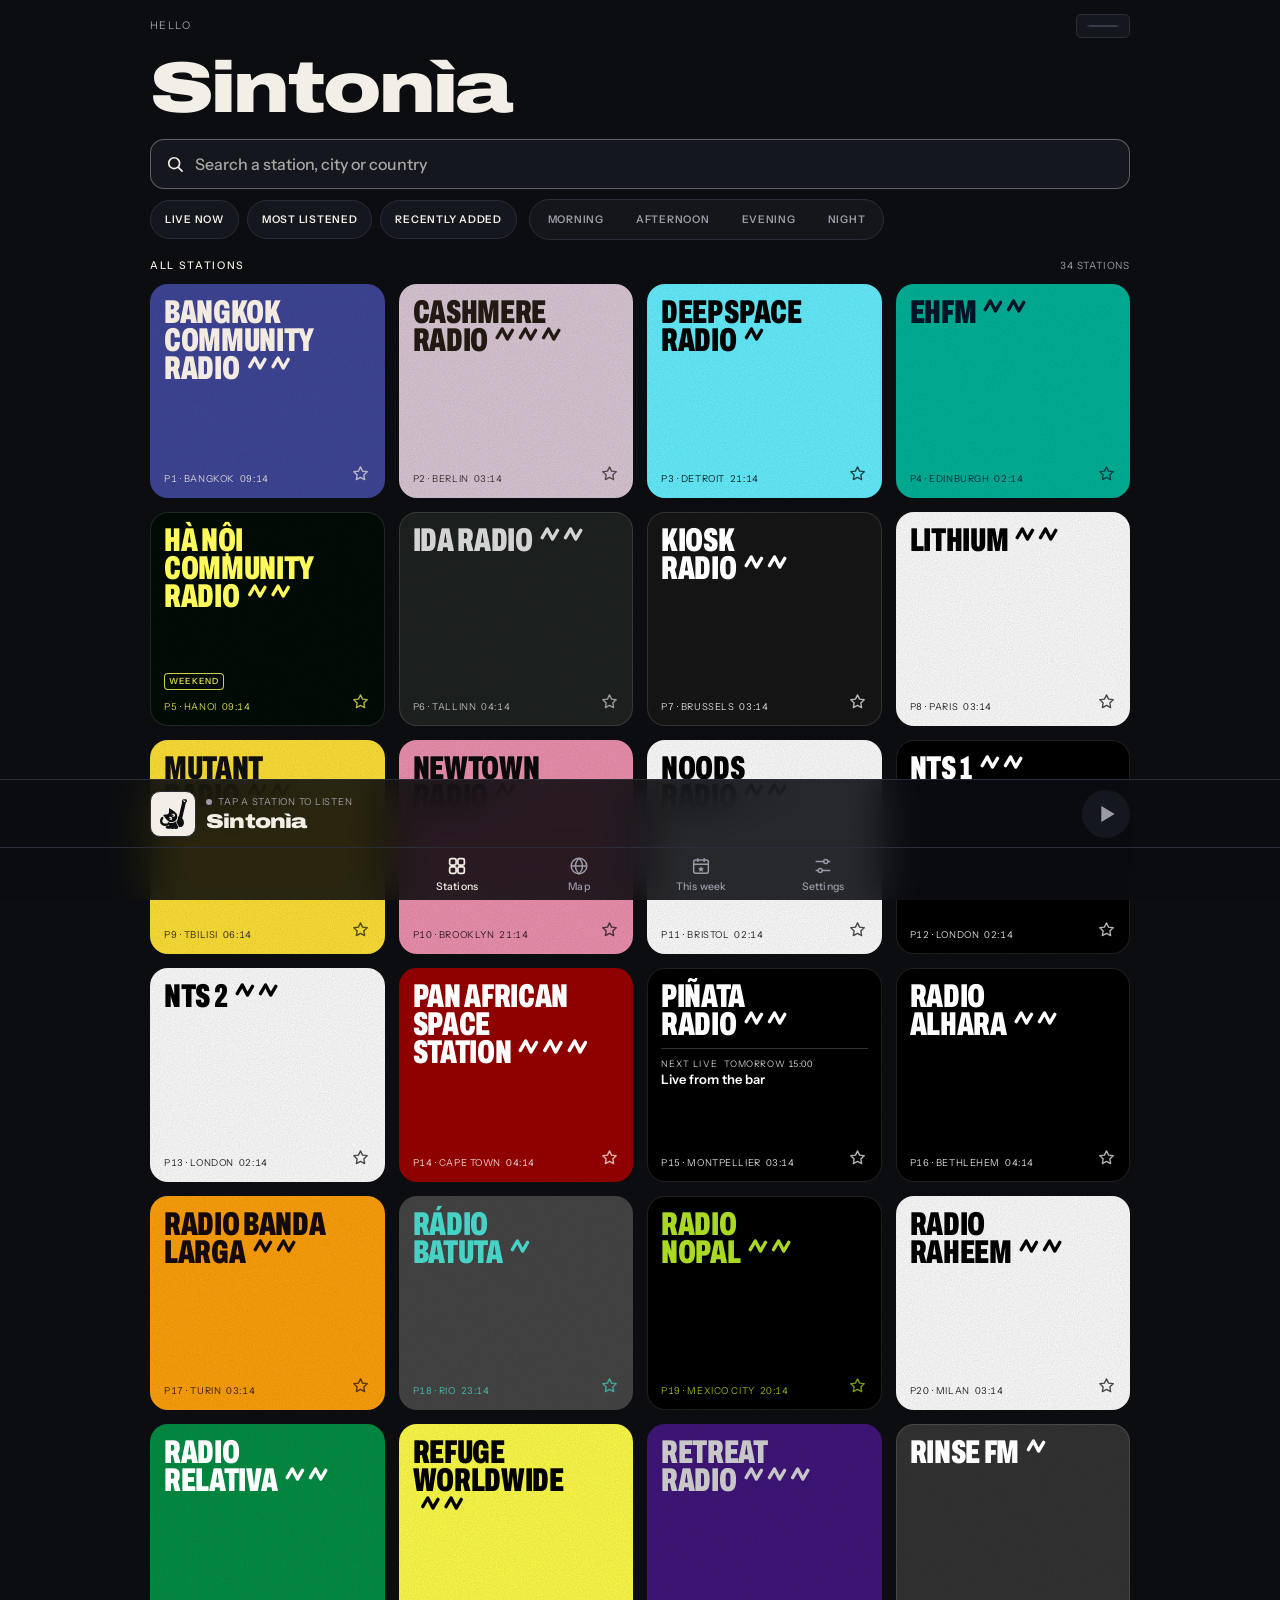
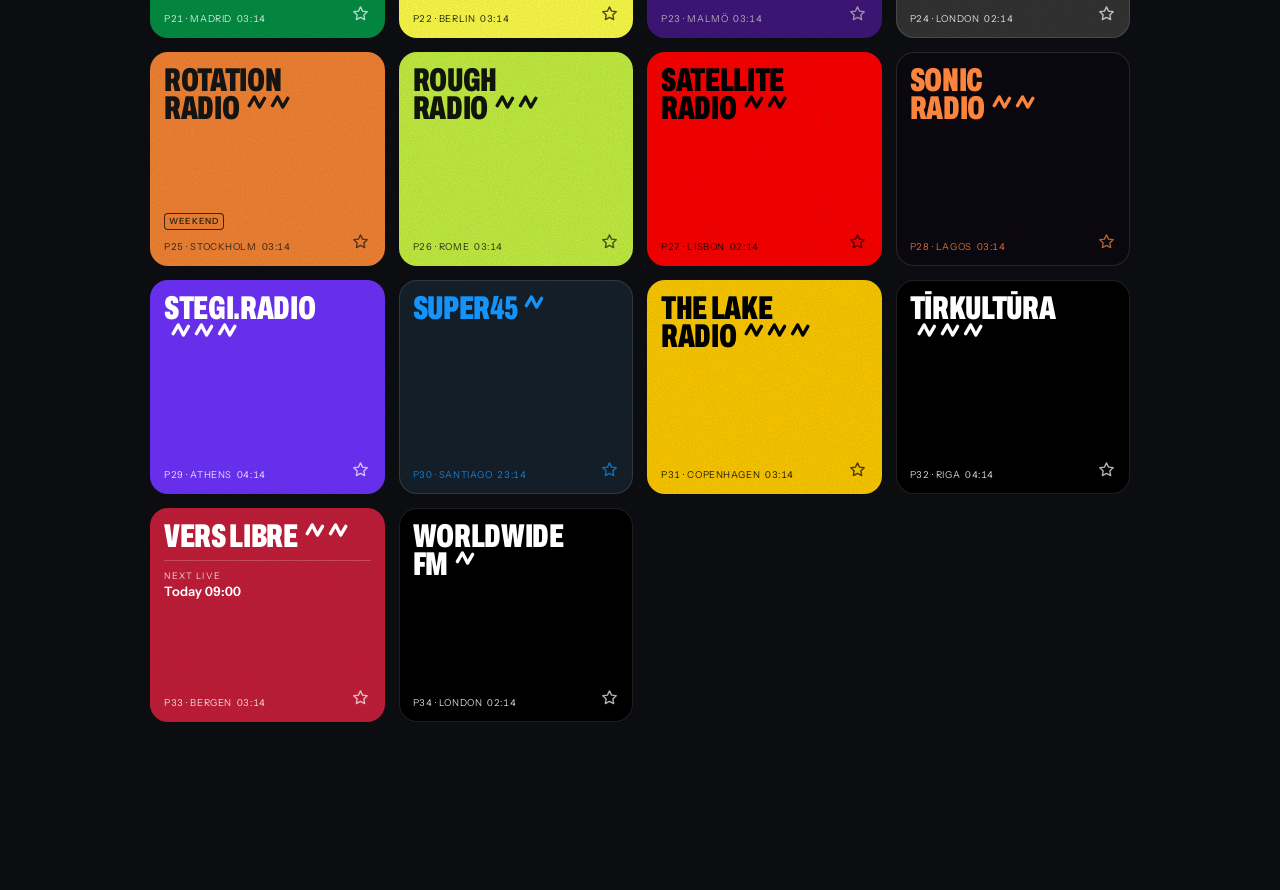
==== commit 5bd42f0a: "Live now only when really live (archive and repeats out), and the Weekend tag for Rotation and Hà Nộ" ====
--- a/index.html
+++ b/index.html
@@ -219,13 +219,13 @@
 #z-home[data-to="me"] .i-me { display: block; }
 .m-under { fill: none; stroke: var(--ink); stroke-opacity: .16; stroke-width: 1; }
 .m-line { fill: none; stroke-linecap: round; stroke-linejoin: round; stroke-dasharray: .01 5; }
-.m-st { fill: var(--bg-2); stroke: var(--muted); stroke-width: 1.4; }
-.m-st.on { stroke: var(--ink); }
+.m-st { fill: var(--sc, var(--bg-2)); stroke: var(--bg-2); stroke-width: 1.2; } /* (globesint.py) each in its station's colour */
+.m-st.on { stroke: var(--ink); stroke-width: 1.6; }
 .m-code, .m-n {
-  font-family: var(--f-mono); font-size: 9px; font-weight: 500; letter-spacing: .08em; fill: var(--muted);
+  font-family: var(--f-display); font-size: 11px; font-weight: 800; font-stretch: 75%; letter-spacing: .03em; fill: var(--ink); fill-opacity: .82;
   paint-order: stroke; stroke: var(--bg-2); stroke-width: 3px; stroke-linejoin: round;
 }
-.m-code.on, .m-n { fill: var(--ink); }
+.m-code.on, .m-n { fill-opacity: 1; }
 
 /* reactions: four symbols to send while a station plays; they cross the map for whoever has Sintonia open */
 .react { display: flex; align-items: center; justify-content: space-between; gap: 12px; padding: 10px 12px; border-bottom: 1px solid var(--line); }
@@ -260,12 +260,11 @@
 .lg-row i { flex: none; width: 9px; height: 9px; border-radius: 50%; box-sizing: border-box; }
 .lg-you { background: var(--live); }
 .lg-others { background: var(--ink); opacity: .85; }
-.lg-row .lg-st { border-radius: 2px; background: var(--bg-2); border: 1.5px solid var(--muted); width: 8px; height: 8px; margin: 0 .5px; }
+.lg-row .lg-st { border-radius: 2px; background: linear-gradient(135deg, #DCC8D7 0 33%, #FFE136 33% 66%, #48D2C5 66%); width: 9px; height: 9px; margin: 0 .5px; } /* (globesint.py) the stations in their colours */
 .m-others circle { fill: var(--ink); opacity: .85; }
 /* (citypick.py) where someone listened in the last 24 hours: a faint ring, never a live dot */
-.m-recent .rc { fill: color-mix(in srgb, var(--ink) 16%, transparent); stroke: var(--ink); stroke-width: 2; opacity: .9; }
-.m-recent .rh { fill: none; stroke: var(--ink); stroke-width: 1; opacity: .28; }
-.lg-recent { border: 2px solid var(--ink); background: color-mix(in srgb, var(--ink) 16%, transparent); opacity: .9; box-shadow: 0 0 0 3px color-mix(in srgb, var(--ink) 14%, transparent); }
+.m-recent circle { fill: none; stroke: #FF2EC4; stroke-width: 2; } /* (recentfuchsia.py) */
+.lg-row .lg-recent { width: 10px; height: 10px; border: 2px solid #FF2EC4; background: none; }
 .lg-row span { min-width: 0; color: var(--muted); overflow-wrap: anywhere; }
 .lg-row b { color: var(--ink); font-weight: 600; }
 
@@ -386,6 +385,8 @@
 .pick .vtag svg { width: 8px; height: 8px; fill: currentColor; }
 .pick button { appearance: none; -webkit-appearance: none; position: absolute; inset: 0; border: 0; background: none; border-radius: 16px; cursor: pointer; }
 .tile .meta .newtag { margin-right: 2px; }
+.newtag.wk { background: none; color: var(--t); box-shadow: inset 0 0 0 1px currentColor; } /* (weekend.py) live only at the weekend */
+.meta .wk-br { flex-basis: 100%; height: 0; margin-top: -5px; } /* the tags on their own line, the place and the clock under them */
 .tile .meta { padding-right: 28px; }
 .pin:focus-visible { outline: 2px solid var(--t); outline-offset: -2px; }
 
@@ -2024,6 +2025,13 @@
       if (first) localStorage.setItem("sintonia:fresh", "1"); else first = localStorage.getItem("sintonia:fresh") === "1"; // new here, until it has been counted once
     } catch (e) { return; }
     if (last === today) return;
+    let since = "", visits = null; // (listenlog.py) known only for phones that arrive from now on
+    try {
+      since = localStorage.getItem(SINCE_KEY) || "";
+      if (!since && first) { since = today; localStorage.setItem(SINCE_KEY, today); }
+      if (since) visits = Math.min(10000, (+localStorage.getItem("sintonia:visits") || 0) + 1);
+    } catch (e) {}
+    const age = since ? ageDays() : null;
     const app = !!((window.matchMedia && matchMedia("(display-mode: standalone)").matches) || navigator.standalone === true);
     const q = new URLSearchParams(location.search);
     let src = (q.get("from") || q.get("utm_source") || "").toLowerCase().replace(/[^a-z0-9.-]/g, "").slice(0, 24);
@@ -2042,8 +2050,11 @@
     fetch(COMMUNITY.url + "/rest/v1/hits", {
       method: "POST", keepalive: true,
       headers: { apikey: COMMUNITY.key, "Content-Type": "application/json", Prefer: "return=minimal" },
+      body: JSON.stringify({ first, app, src, tz, test, age, visits }),
+    }).then((r) => r.status !== 400 ? r : fetch(COMMUNITY.url + "/rest/v1/hits", { // (listenlog.py) Supabase without the new columns yet: counted as before
+      method: "POST", keepalive: true, headers: { apikey: COMMUNITY.key, "Content-Type": "application/json", Prefer: "return=minimal" },
       body: JSON.stringify({ first, app, src, tz, test }),
-    }).then((r) => { if (r.ok) { try { localStorage.setItem("sintonia:counted", today); localStorage.removeItem("sintonia:fresh"); } catch (e) {} } }).catch(() => {});
+    })).then((r) => { if (r.ok) { try { localStorage.setItem("sintonia:counted", today); localStorage.removeItem("sintonia:fresh"); if (visits) localStorage.setItem("sintonia:visits", String(visits)); } catch (e) {} } }).catch(() => {});
   }
   function startPresence() {
     if (!SHARING || channel) return;
@@ -2343,6 +2354,12 @@
   }
 
   let maskKey = "", mask = null, maskFor = {};
+  // (globesint.py) a station's colour that shows on the page: its card colour, or its accent when the card is near black (dark) or near white (light)
+  const lumOf = (h) => { const m = /^#([0-9a-f]{6})$/i.exec(h || ""); if (!m) return 0.5; const v = parseInt(m[1], 16);
+    const c = [v >> 16, (v >> 8) & 255, v & 255].map((x) => { x /= 255; return x <= 0.03928 ? x / 12.92 : Math.pow((x + 0.055) / 1.055, 2.4); });
+    return 0.2126 * c[0] + 0.7152 * c[1] + 0.0722 * c[2]; };
+  const stTint = (st) => { const light = document.documentElement.getAttribute("data-theme") === "light", L = lumOf(st.c); return (light ? L < 0.75 : L > 0.06) ? st.c : (st.dot || st.c); };
+  const cityTint = (code) => { const st = stations.find((x) => x.code === code); return st ? stTint(st) : ""; };
   function drawLand() {
     const ctx = landCv.getContext("2d");
     ctx.setTransform(1, 0, 0, 1, 0, 0);
@@ -2350,31 +2367,10 @@
     ctx.setTransform(DPR, 0, 0, DPR, 0, 0);
     const css = getComputedStyle(document.documentElement), light = document.documentElement.getAttribute("data-theme") === "light";
     const R = cam.R, cx = W / 2, cy = H / 2;
-    // the sea: a sphere lit from the side of the sun, with a faint halo in the colour of the station on air
-    const glow = css.getPropertyValue("--glow").trim();
-    if (glow && R < Math.hypot(W, H)) {
-      const halo = ctx.createRadialGradient(cx, cy, R * 0.96, cx, cy, R * 1.12);
-      halo.addColorStop(0, glow); halo.addColorStop(1, "transparent");
-      ctx.globalAlpha = light ? 0.18 : 0.22; ctx.fillStyle = halo; ctx.fillRect(0, 0, W, H); ctx.globalAlpha = 1;
-    }
+    // (globesint.py) the sea: flat, the colour of the page, with a faint edge; no lit sphere, no halo, no grid: only the dots and the night
     ctx.beginPath(); ctx.arc(cx, cy, R, 0, TAU);
     ctx.fillStyle = css.getPropertyValue("--bg").trim() || "#0C0D11"; ctx.fill();
-    const sxy = Math.hypot(sun[0], sun[1]) || 1, far = sun[2] < 0 ? 0.85 / sxy : 0.5; // sun behind the globe: the light is at its edge
-    const lit = ctx.createRadialGradient(cx + sun[0] * far * R, cy - sun[1] * far * R, R * 0.05, cx, cy, R);
-    lit.addColorStop(0, light ? "rgba(255,255,255,.75)" : "rgba(255,255,255,.07)");
-    lit.addColorStop(0.7, "rgba(255,255,255,0)");
-    lit.addColorStop(1, light ? "rgba(0,0,0,.07)" : "rgba(0,0,0,.35)");
-    ctx.fillStyle = lit; ctx.fill();
-    ctx.lineWidth = 1; ctx.strokeStyle = css.getPropertyValue("--line").trim() || "rgba(255,255,255,.1)"; ctx.stroke();
-
-    // the grid of meridians and parallels, very faint, while the whole globe is in view
-    if (R < rMin() * 3) {
-      ctx.beginPath();
-      const line = (pts) => { let on = false; pts.forEach(([la, lo]) => { const [x, y, z] = project(la, lo); if (z > 0) { if (on) ctx.lineTo(x, y); else ctx.moveTo(x, y); on = true; } else on = false; }); };
-      for (let lo = -180; lo < 180; lo += 30) { const p = []; for (let la = -80; la <= 80; la += 4) p.push([la, lo]); line(p); }
-      for (let la = -60; la <= 60; la += 30) { const p = []; for (let lo = -180; lo <= 180; lo += 4) p.push([la, lo]); line(p); }
-      ctx.strokeStyle = light ? "rgba(0,0,0,.06)" : "rgba(255,255,255,.05)"; ctx.stroke();
-    }
+    ctx.globalAlpha = light ? 0.2 : 0.16; ctx.lineWidth = 1; ctx.strokeStyle = css.getPropertyValue("--ink").trim() || "#F3EFE6"; ctx.stroke(); ctx.globalAlpha = 1;
     if (!landPath) return;
 
     // the dots sit on the globe itself, on a grid of latitude and longitude, so they turn with it
@@ -2417,13 +2413,18 @@
       for (let m = -1; m <= 1; m++) { cellCtx.setTransform(k, 0, 0, k, (m * TAU - xA) * sc, -yA * sc); cellCtx.fill(landPath, "evenodd"); }
       mask = cellCtx.getImageData(0, 0, mw, mh).data; maskKey = key;
     }
-    ctx.fillStyle = css.getPropertyValue("--land").trim() || "#343947";
-    ctx.beginPath();
-    const r0 = S * 0.33;
+    // (globesint.py) around each station's city the dots take its colour: full right at the city, fading into the grey of the land
+    const base = css.getPropertyValue("--land").trim() || "#343947", near = 3.4 * RAD / Math.max(1, Math.sqrt(zoom)), r0 = S * 0.33;
+    const rgb = (c) => { ctx.fillStyle = "#000"; ctx.fillStyle = c; const v = ctx.fillStyle; if (v[0] === "#") { const n = parseInt(v.slice(1, 7), 16); return [n >> 16, (n >> 8) & 255, n & 255]; } const m = v.match(/[\d.]+/g) || [0, 0, 0]; return m.slice(0, 3).map(Number); };
+    const b0 = rgb(base), STEPS = 6, shade = new Map();
+    const tone = (c, q) => { const k = c + q; let v = shade.get(k); if (!v) { const a = rgb(c); v = "rgb(" + a.map((x, i) => Math.round(b0[i] + (x - b0[i]) * q / STEPS)) + ")"; shade.set(k, v); } return v; };
+    const pts = cities.map((c) => ({ f: c.lat * RAD, l: c.lon * RAD, c: cityTint(c.code) || base }));
+    const groups = new Map();
     rows.forEach(({ f, dl, half, my }) => {
       const py = Math.floor((my - yA) * sc);
       if (py < 0 || py >= mh) return;
-      const j0 = Math.ceil((lc - half) / dl), j1 = Math.floor((lc + half) / dl);
+      const cf = Math.cos(f), j0 = Math.ceil((lc - half) / dl), j1 = Math.floor((lc + half) / dl);
+      const rowPts = pts.filter((p) => Math.abs(p.f - f) < near);
       for (let j = j0; j <= j1; j++) {
         let l = j * dl;
         let lx = full ? ((l + Math.PI) % TAU + TAU) % TAU - Math.PI : l + TAU * Math.round(((xA + xB) / 2 - l) / TAU);
@@ -2431,11 +2432,15 @@
         if (px < 0 || px >= mw || mask[(py * mw + px) * 4 + 3] < 90) continue;
         const [x, y, z] = project(f / RAD, l / RAD);
         if (z <= 0 || x < -4 || x > W + 4 || y < -4 || y > H + 4) continue;
+        let col = base, best = near, hit = null;
+        for (const p of rowPts) { const dd = Math.hypot(p.f - f, (((p.l - l) % TAU + TAU + Math.PI) % TAU - Math.PI) * cf); if (dd < best) { best = dd; hit = p; } }
+        if (hit) { const t = 1 - best / near, q = Math.round(Math.pow(t, 1.3) * STEPS); if (q > 0) col = tone(hit.c, q); }
         const r = r0 * (0.45 + 0.55 * z); // smaller towards the edge of the globe
-        ctx.moveTo(x + r, y); ctx.arc(x, y, r, 0, TAU);
+        let g = groups.get(col); if (!g) groups.set(col, (g = new Path2D()));
+        g.moveTo(x + r, y); g.arc(x, y, r, 0, TAU);
       }
     });
-    ctx.fill();
+    groups.forEach((g, c) => { ctx.fillStyle = c; ctx.fill(g); });
   }
 
   // day and night: the side of the Earth away from the sun in shade, the twilight in between (the sun up to 18° below
@@ -2452,7 +2457,8 @@
     // three layers, one over the other: a little light on the day side, the night, the warm of dusk and dawn
     const DAY = light ? [255, 255, 255, 0.10] : [255, 246, 228, 0.07];
     const NIGHT = light ? [28, 32, 64, 0.36] : [3, 4, 14, 0.66];
-    const DUSK = [255, 128, 58, light ? 0.16 : 0.2];
+    const duskSt = byId[current] || null, duskC = duskSt ? stTint(duskSt) : "", dv = /^#[0-9a-f]{6}$/i.test(duskC) ? parseInt(duskC.slice(1), 16) : -1; // (globesint.py)
+    const DUSK = dv >= 0 ? [dv >> 16, (dv >> 8) & 255, dv & 255, light ? 0.24 : 0.32] : [243, 239, 230, light ? 0.06 : 0.09];
     const step = (a, b, x) => { const t = Math.min(1, Math.max(0, (x - a) / (b - a))); return t * t * (3 - 2 * t); };
     for (let j = 0; j < h; j++) {
       const v0 = (H / 2 - (j + 0.5) * k) / R;
@@ -2460,9 +2466,9 @@
         let u = ((i + 0.5) * k - W / 2) / R, v = v0, r2 = u * u + v * v;
         if (r2 > 1) { const r = Math.sqrt(r2); u /= r; v /= r; r2 = 1; } // past the edge: as at the edge, so the shade doesn't fade there
         const e = u * sx + v * sy + Math.sqrt(1 - r2) * sz; // the sine of the sun's height above the horizon at that point
-        const x = 0.02 - e, dusk = x > 0 ? (x / 0.06) * Math.exp(1 - x / 0.06) : 0;
+        const x = 0.02 - e, dusk = x > 0 ? (x / 0.03) * Math.exp(1 - x / 0.03) : 0; // (globesint.py) a narrower dusk
         let r = DAY[0], g = DAY[1], b = DAY[2], a = DAY[3] * step(-0.02, 0.2, e), la, na;
-        la = NIGHT[3] * step(0.02, -0.31, e); na = la + a * (1 - la); // the night over the day...
+        la = NIGHT[3] * step(0.01, -0.08, e); na = la + a * (1 - la); // the night over the day... (globesint.py: a crisper edge)
         if (na > 0) { r = (NIGHT[0] * la + r * a * (1 - la)) / na; g = (NIGHT[1] * la + g * a * (1 - la)) / na; b = (NIGHT[2] * la + b * a * (1 - la)) / na; }
         a = na;
         la = DUSK[3] * dusk; na = la + a * (1 - la); // ...and the warm of dusk over both
@@ -2556,7 +2562,7 @@
     }).filter((p) => p.z > 0.08 && onScreen(p.x, p.y, 12));
     placed.forEach((p) => {
       marks += '<rect class="m-st' + (p.top ? " on" : "") + '" x="' + f1(p.x - 3.5) + '" y="' + f1(p.y - 3.5) + '" width="7" height="7" rx="1.5"' +
-        (p.top ? ' style="fill:' + byId[p.top].dot + '"' : "") + "/>";
+        ' style="--sc:' + cityTint(p.c.code) + (p.top ? ";fill:" + byId[p.top].dot : "") + '"' + "/>"; // (globesint.py) --sc: the station's colour
       boxes.push({ x0: p.x - 5, x1: p.x + 5, y0: p.y - 5, y1: p.y + 5 });
     });
     placed.sort((p, q) => (q.top ? 1 : 0) - (p.top ? 1 : 0)).forEach((p) => {
@@ -2585,8 +2591,7 @@
       if (liveAt.has(r.lat + "," + r.lon)) return;
       const [x, y, z] = project(r.lat, r.lon);
       if (z <= 0.02 || !onScreen(x, y, 16)) return;
-      const rr = 6 + Math.min(4, (r.n || 1) - 1) * 1.2; // (recentvis.py) a little bigger where more people listened
-      rings += '<circle class="rh" cx="' + f1(x) + '" cy="' + f1(y) + '" r="' + f1(rr + 5) + '"/><circle class="rc" cx="' + f1(x) + '" cy="' + f1(y) + '" r="' + f1(rr) + '"/>';
+      rings += '<circle cx="' + f1(x) + '" cy="' + f1(y) + '" r="4.5"/>'; // (recentfuchsia.py) small, empty, fuchsia
     });
     setG("recent", rings);
 
@@ -3076,6 +3081,27 @@
       .finally(() => clearTimeout(timer));
   }
 
+  // (archivefix.py) a source can say "live" while the station plays its archive or its repeats: the show's own name decides
+  const AR_W = /[\s\-–·|:*]*[\[(]?\s*(?:(?:picks )?(?:from|of) the )?\barchiv\w*\s*[\])]?[\s\-–·|:*]*/gi;
+  const RR_W = /[\s\-–·|:*]*[\[(]?\s*\b(?:repeats?|re-?runs?|restream(?:ed)?|replay)\b\s*[\])]?(?:\s*\(master list\))?[\s\-–·|:*]*|\s*\((?:r)\)\s*/gi;
+  function notLive(x, id) {
+    if (!x || x.fromPlan) return x;
+    let txt = (x.title || "") + " \n " + (x.sub || "");
+    if (x.song) [x.song.title, x.song.artist].forEach((w) => { if (w) txt = txt.split(w).join(" "); }); // a song called "Replay" is still a song
+    const ar = /\barchiv/i.test(txt), rr = !ar && /\b(repeats?|re-?runs?|restream(ed)?|replay)\b|\(r\)/i.test(txt);
+    if (!ar && !rr) return x;
+    const st = byId[id], own = st ? st.name.toLowerCase() : "";
+    const cut = (t) => {
+      if (!t || (x.song && (t === x.song.title || t === x.song.artist))) return t || "";
+      const c = t.replace(AR_W, " ").replace(RR_W, " ").replace(/\s+/g, " ").replace(/^[\s\-–·|:*]+|[\s\-–·|:*]+$/g, "").trim();
+      return c.toLowerCase() === own ? "" : c;
+    };
+    let title = cut(x.title), sub = cut(x.sub);
+    if (!title) { title = sub; sub = ""; }
+    if (!title) return Object.assign({}, x, { title: "From the archive", sub: "", song: null, onAir: false, rerun: false, tag: "", auto: true });
+    return Object.assign({}, x, { title, sub, onAir: false, rerun: true, tag: ar ? "Archive" : x.tag && x.tag !== "Playlist" ? x.tag : "Rerun" });
+  }
+
   let refreshing = false;
   function refreshLive() {
     loadPlan(); // (liveplan.py) at most every half hour
@@ -3084,7 +3110,7 @@
     Promise.all(SOURCES.map((s) =>
       getJSON(s.url).then((j) => {
         const r = s.parse(j) || {};
-        Object.keys(r).forEach((k) => { live[k] = r[k]; });
+        Object.keys(r).forEach((k) => { live[k] = notLive(r[k], k); }); // (archivefix.py)
       }).catch(() => {})
     )).then(() => { refreshing = false; renderLive(); });
   }
@@ -3233,12 +3259,12 @@
       k.textContent = info.onAir ? "Live now" : "On now";
       k.classList.toggle("live", !!info.onAir);
       if (info.rerun) { const rr = document.createElement("span"); rr.className = "rr"; rr.textContent = info.tag || "Rerun"; k.appendChild(rr); }
-      const span = showSpan(info, st.tz);
+      const span = showSpan(info); // (localtimes.py) the listener's own time, like "live today" and Not to miss
       if (span) { const hs = document.createElement("span"); hs.className = "now-h"; hs.textContent = span; k.appendChild(hs); }
       box.querySelector(".now-t").textContent = info.title;
       const parts = [];
       if (info.sub) parts.push(info.sub);
-      if (isFinite(info.end)) parts.push("until " + hhmm(info.end, st.tz));
+      if (isFinite(info.end)) parts.push("until " + hhmm(info.end));
       if (nx) parts.push("live " + whenLive(nx.a)); // (liveplan.py)
       const s = box.querySelector(".now-s");
       s.textContent = parts.join(" · ");
@@ -3278,6 +3304,16 @@
     renderPlayer();
   }
 
+  // (weekend.py) the weekend radios: live shows only at the weekend, the rest of the week their archive or playlists
+  const WEEKEND = { rotation: "Saturday and Sunday", hanoi: "Friday to Sunday" };
+  stations.forEach((st) => {
+    if (!WEEKEND[st.id]) return;
+    const t = document.createElement("span"); t.className = "newtag wk"; t.textContent = "Weekend";
+    t.title = "Live " + WEEKEND[st.id].replace(/^\w/, (c) => c.toLowerCase());
+    const br = document.createElement("i"); br.className = "wk-br"; br.setAttribute("aria-hidden", "true");
+    st.el.querySelector(".meta").prepend(t, br);
+  });
+
   // stations that arrived in the last week: their own row in This week, and a small tag on their tile
   const NEW_DAYS = 7;
   const isNew = (st) => { const d = Date.parse(st.el.dataset.added || ""); return d > 0 && Date.now() - d < NEW_DAYS * 864e5; };
@@ -3286,7 +3322,7 @@
     $("sec-new").hidden = !fresh.length;
     fillMinis($("newin"), fresh.map((st) => st.id), false); // all of them are new: no tag needed
     stations.forEach((st) => {
-      const meta = st.el.querySelector(".meta"), tag = meta.querySelector(".newtag");
+      const meta = st.el.querySelector(".meta"), tag = meta.querySelector(".newtag:not(.wk)");
       if (isNew(st) && !tag) { const t = document.createElement("span"); t.className = "newtag"; t.textContent = "New"; meta.prepend(t); }
       else if (!isNew(st) && tag) tag.remove();
     });
@@ -3337,11 +3373,32 @@
   const TIME_KEY = "sintonia:listened";
   var played = {};
   try { played = JSON.parse(localStorage.getItem(TIME_KEY) || "{}") || {}; } catch (e) { played = {}; }
+  /* ---------- (listenlog.py) each listen, one anonymous line when it ends: the station, how long, whether it started and how fast ---------- */
+  const SINCE_KEY = "sintonia:since", SESS_KEY = "sintonia:sess";
+  var sess = null;
+  function ageDays() { // days since this phone first opened Sintonìa, by the Italian calendar like the count; null for phones from before
+    try {
+      const a = Date.parse((localStorage.getItem(SINCE_KEY) || "x") + "T12:00:00Z"), b = Date.parse(new Date().toLocaleDateString("en-CA", { timeZone: "Europe/Rome" }) + "T12:00:00Z");
+      return isFinite(a) && isFinite(b) ? Math.max(0, Math.min(3650, Math.round((b - a) / 864e5))) : null;
+    } catch (e) { return null; }
+  }
+  function sessSave() { try { if (sess) localStorage.setItem(SESS_KEY, JSON.stringify(sess)); else localStorage.removeItem(SESS_KEY); } catch (e) {} }
+  function sessSend(x, how) {
+    if (!x || !byId[x.st]) return;
+    const ok = x.wait !== null && x.wait !== undefined;
+    let first = false;
+    if (ok) { try { if (!localStorage.getItem("sintonia:played1")) { first = true; localStorage.setItem("sintonia:played1", "1"); } } catch (e) {} }
+    sb("listens", { st: x.st, ok, sec: Math.max(0, Math.min(86400, Math.round(x.sec || 0))), wait: Math.max(0, Math.min(600000, Math.round(ok ? x.wait : (x.end || x.last || Date.now()) - x.t0))),
+      how: ["stop", "switch", "close", "error", "blocked"].includes(how) ? how : "stop", first, age: ageDays(), app: inApp(), test: TESTCOPY }).catch(() => {});
+  }
+  function sessOpen(id) { sess = { st: id, t0: Date.now(), wait: null, sec: 0, last: Date.now() }; sessSave(); }
+  function sessClose(how) { if (!sess) return; const x = sess; x.end = Date.now(); sess = null; sessSave(); sessSend(x, x.how || how); }
   var tallyAt = 0, tallyId = "";
   function tally() { // adds the stretch just listened (at most half an hour at a time, in case the phone slept) and starts the next one
     const now = Date.now();
     if (tallyAt && tallyId && byId[tallyId]) {
       played[tallyId] = Math.round((+played[tallyId] || 0) + Math.min(now - tallyAt, 30 * 60000) / 1000);
+      if (sess && sess.st === tallyId) { sess.sec += Math.min(now - tallyAt, 30 * 60000) / 1000; sess.last = now; sessSave(); } // (listenlog.py)
       try { localStorage.setItem(TIME_KEY, JSON.stringify(played)); } catch (e) {}
     }
     const on = state === "live" && !!current;
@@ -4193,7 +4250,7 @@
   function renderSleep() {
     const st = current ? byId[current] : null, info = st ? live[st.id] : null, left = sleepLeft();
     const opts = [[15, "15 minutes"], [30, "30 minutes"], [45, "45 minutes"], [60, "1 hour"]];
-    if (info && isFinite(info.end) && info.end - Date.now() > 2 * 60000) opts.push([Math.round((info.end - Date.now()) / 60000), "When the show ends", hhmm(info.end, st.tz)]);
+    if (info && isFinite(info.end) && info.end - Date.now() > 2 * 60000) opts.push([Math.round((info.end - Date.now()) / 60000), "When the show ends", hhmm(info.end)]);
     let h = '<div class="sheet-in sheet-pad"><h2 class="sh-title" id="sheet-title">Sleep timer</h2>' +
       `<p class="empty">${left ? "The radio stops in " + left + " min." : "The radio stops by itself after:"}</p><div class="sh-opts">`;
     h += opts.map(([m, label, at]) => `<button class="sh-opt" type="button" data-act="sleepset" data-min="${m}">${label}<span>${at || ""}</span></button>`).join("");
@@ -4245,6 +4302,7 @@
       `<button class="sh-btn ghost" type="button" data-act="share" data-id="${id}">Share</button>`);
     const info = live[id];
     const facts = [["On now", info && info.title ? info.title + (info.rerun ? " (" + (info.tag || "rerun").toLowerCase() + ")" : "") : ""], ["Local time", hhmm(Date.now(), st.tz)],
+      ["Live", WEEKEND[id] || ""], // (weekend.py)
       ["Since", I.since], ["Plays", I.plays], ["How alternative", ALT[id] ? ALT_W[ALT[id] - 1] : ""], ["Languages", I.lang], ["Run by", I.by]].filter((f) => f[1]);
     const up = (SCHED[id] || []).filter((x) => x.live && x.b > Date.now()).slice(0, 5); // (liveplan.py)
     if (up.length) facts.splice(1, 0, ["Next live", up.map((x) => (x.a <= Date.now() ? "Now" : cap1(whenLive(x.a))) + (x.t ? " · " + x.t : "")).join("\n")]);
@@ -4711,7 +4769,7 @@
     const sub = [];
     if (info && info.sub && !(info.song && info.song.title && info.sub.toLowerCase().includes(info.song.title.toLowerCase())) &&
       !(info.song && info.sub === info.song.artist)) sub.push(esc(info.sub)); // the song has its own card below
-    if (info && isFinite(info.end)) sub.push("until " + hhmm(info.end, st.tz));
+    if (info && isFinite(info.end)) sub.push("until " + hhmm(info.end));
     if (A) sub.push(esc(st.name) + " · " + esc(A.date) + (A.loading && !A.playing ? " · loading…" : A.playing ? "" : " · paused"));
     else if (!info || !info.title) sub.push(esc(st.city) + ", " + esc(st.country));
     const pinned = favs.includes(st.id);
@@ -4724,7 +4782,7 @@
     } else if (info && isFinite(info.start) && isFinite(info.end) && info.end > info.start) {
       const pct = Math.min(100, Math.max(0, (now - info.start) / (info.end - info.start) * 100));
       h += `<div class="fp-bar"><div class="fp-line"><i style="width:${pct.toFixed(1)}%"></i></div>` +
-        `<div class="fp-times"><span>${hhmm(info.start, st.tz)}</span><span>${hhmm(now, st.tz)} in ${esc(st.city)}</span><span>${hhmm(info.end, st.tz)}</span></div></div>`;
+        `<div class="fp-times"><span>${hhmm(info.start)}</span><span>${hhmm(now, st.tz)} in ${esc(st.city)}</span><span>${hhmm(info.end)}</span></div></div>`; // (localtimes.py) the show in your time, the city's clock in the middle
     } else {
       h += `<div class="fp-times one"><span>${hhmm(now, st.tz)} in ${esc(st.city)}</span></div>`;
     }
@@ -5218,7 +5276,13 @@
     const dur = (1.1 + rnd() * 1.3).toFixed(2) + "s";
     document.querySelectorAll(".onair .sig-live").forEach((p) => { p.setAttribute("d", d); p.style.setProperty("--sig-dur", dur); });
   }
-  function setState(s) { state = s; document.body.dataset.state = s; document.documentElement.dataset.state = s; tally(); renderPlayer(); }
+  function setState(s) { state = s; document.body.dataset.state = s; document.documentElement.dataset.state = s; tally();
+    if (sess) { // (listenlog.py) the sound arrived; or the listen is over
+      if (s === "live" && sess.wait === null && current === sess.st) { sess.wait = Date.now() - sess.t0; sess.last = Date.now(); sessSave(); }
+      else if (s === "error") sessClose("error");
+      else if (s === "paused" || s === "idle") sessClose("stop");
+    }
+    renderPlayer(); }
 
   function renderPlayer() {
     const st = current ? byId[current] : null;
@@ -5453,7 +5517,7 @@
   function dropHls() { if (hls) { try { hls.destroy(); } catch (e) {} hls = null; } }
   function playFailed(id, err, src) {
     if (current !== id || (err && err.name === "AbortError")) return;
-    if (err && err.name === "NotAllowedError") { bridgeOff(); wanted = false; retrying = false; setState("paused"); return; }
+    if (err && err.name === "NotAllowedError") { bridgeOff(); wanted = false; retrying = false; if (sess) sess.how = "blocked"; setState("paused"); return; }
     if (wanted && nextSrc(src)) return; // (altsrc.py)
     if (wanted) { scheduleRetry(); return; }
     setState("error");
@@ -5478,7 +5542,9 @@
     const st = byId[id];
     if (!st) return;
     if (arch) archStop();
+    if (sess) { tally(); sessClose("switch"); } // (listenlog.py) the listen before this one ends here
     current = id;
+    sessOpen(id);
     if (st.srcs && st.srcs.length > 1) { st.srcI = 0; st.srcTried = 0; st.src = st.srcs[0]; } // (altsrc.py)
     startedAt = Date.now();
     try { localStorage.setItem(KEY, id); } catch (e) {}
@@ -6061,6 +6127,9 @@
   refreshLive();
   startPresence();
   setTimeout(countOpen, 1200); // (count.py)
+  // (listenlog.py) a listen left open when the app was closed in the background; and one open when the page goes away
+  try { const left = JSON.parse(localStorage.getItem(SESS_KEY) || "null"); localStorage.removeItem(SESS_KEY); if (left && left.st) setTimeout(() => sessSend(left, "close"), 2500); } catch (e) {}
+  window.addEventListener("pagehide", () => { if (sess) { tally(); sessClose("close"); } });
   setTimeout(() => seenPing(false), 3000); // (citypick.py)
   renderOthers();
   setInterval(tickClocks, 30000);
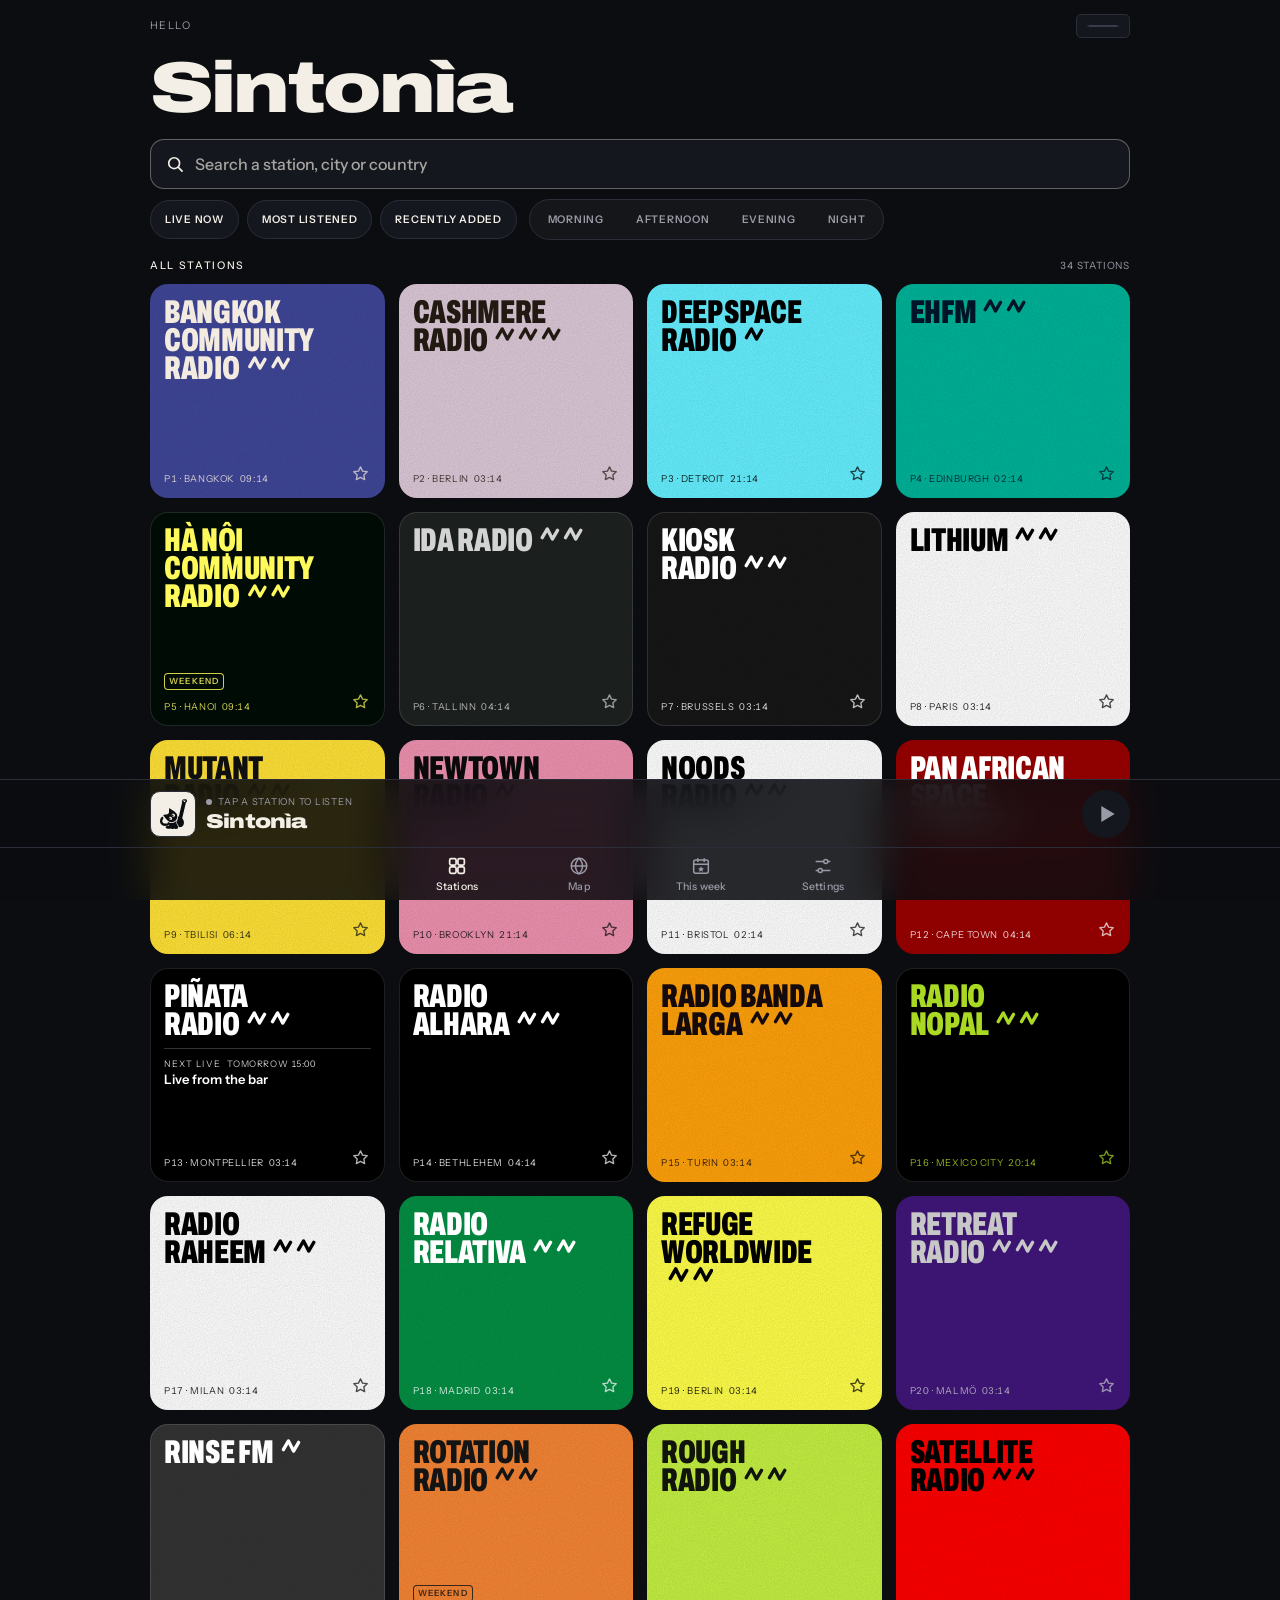
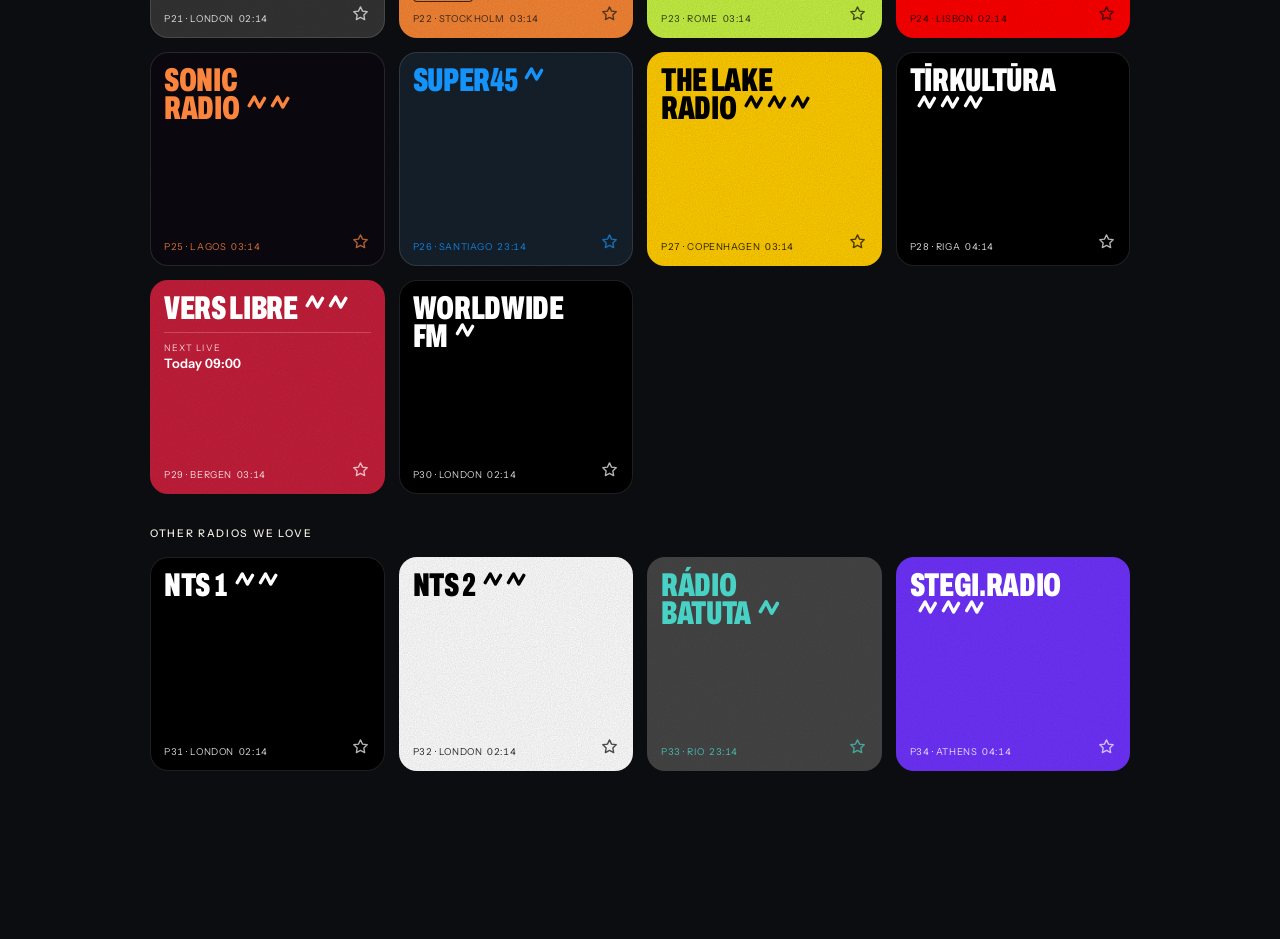
==== commit ef6044fa: "Stegi, Batuta and NTS apart under Other radios we love; NTS's Info no longer says independent Co-Aut" ====
--- a/index.html
+++ b/index.html
@@ -554,6 +554,8 @@
 /* (the tinted glass of before is off: the cards keep their stations' full colours) */
 .tile, .mini { --hue: var(--t); }
 .tile.out { display: none !important; }
+.crate-sep { grid-column: 1 / -1; margin: 18px 0 2px; list-style: none; } /* (others.py) the title over the radios that are not independent */
+.crate-sep[hidden] { display: none; }
 
 /* ---------- Where it's… (local time of day at each station) ---------- */
 .moods { display: grid; grid-template-columns: repeat(5, minmax(0, 1fr)); gap: 4px; padding: 4px; border-radius: 14px; background: var(--bg-2); border: 1px solid var(--line); }
@@ -1890,9 +1892,14 @@
   const pp = $("pp"), prog = $("prog");
   // every station in alphabetical order, so that no one comes first by choice; P is its place in the list
   const ABC = new Intl.Collator("en", { sensitivity: "base", numeric: true });
+  // (others.py) the radios that are not independent come after all the others, under their own title
+  const OTHERS = ["nts1", "nts2", "stegi", "batuta"], isOther = (el) => OTHERS.includes(el.dataset.id);
   const tiles = Array.from(crate.querySelectorAll(".tile"))
-    .sort((a, b) => ABC.compare(a.querySelector(".name").textContent, b.querySelector(".name").textContent));
+    .sort((a, b) => (isOther(a) - isOther(b)) || ABC.compare(a.querySelector(".name").textContent, b.querySelector(".name").textContent));
+  const otherSep = document.createElement("li"); otherSep.className = "crate-sep"; otherSep.setAttribute("role", "presentation");
+  otherSep.innerHTML = '<h3 class="sec-h"><span>Other radios we love</span></h3>';
   tiles.forEach((el, i) => {
+    if (isOther(el) && !otherSep.parentNode) crate.appendChild(otherSep);
     crate.appendChild(el);
     const p = el.querySelector(".meta > span:not(.newtag)");
     if (p) p.textContent = p.textContent.replace(/^P\d+/, "P" + (i + 1));
@@ -3448,6 +3455,7 @@
       st.el.style.order = most || fresh ? String(shown.indexOf(st)) : ""; // Most listened, Recently added: in their own order
     });
     $("sec-more").hidden = !shown.length;
+    otherSep.hidden = most || fresh || !shown.some((st) => isOther(st.el) && !st.el.hidden); // (others.py)
     $("more-h").textContent = searching ? "Found" : kind === "live" ? "Live now" : most ? "Most listened" : fresh ? "Recently added" : band !== "all" ? "Where it’s " + band : "All stations";
     $("more-n").textContent = shown.length === 1 ? "1 station" : shown.length + " stations";
     $("chips").classList.toggle("off", searching);
@@ -3574,8 +3582,8 @@
 
   /* ---------- station info for the Info sheet (draft texts, to be checked) ---------- */
   const INFO = {
-    nts1: { desc: "Independent online radio from London with two live channels of shows by artists, DJs and collectives from all over the world.", since: "2011", plays: "Anything: jazz, ambient, club, rap, folk and the unclassifiable", lang: "English", by: "NTS, independent", support: "https://www.nts.live/supporters" },
-    nts2: { desc: "NTS’s second live channel: the same independent London radio, a different schedule.", since: "2011", plays: "Anything: jazz, ambient, club, rap, folk and the unclassifiable", lang: "English", by: "NTS, independent", support: "https://www.nts.live/supporters" },
+    nts1: { desc: "Online radio from London with two live channels of shows by artists, DJs and collectives from all over the world.", since: "2011", plays: "Anything: jazz, ambient, club, rap, folk and the unclassifiable", lang: "English", by: "NTS, London", support: "https://www.nts.live/supporters" },
+    nts2: { desc: "NTS’s second live channel: the same London radio, a different schedule.", since: "2011", plays: "Anything: jazz, ambient, club, rap, folk and the unclassifiable", lang: "English", by: "NTS, London", support: "https://www.nts.live/supporters" },
     refuge: { desc: "Community radio and fundraising platform from Berlin-Neukölln, with shows by local DJs, artists and collectives.", plays: "Club, experimental, soul, jazz and local scenes", lang: "English, German", by: "Refuge Worldwide, Berlin", support: "https://refugeworldwide.com/support" },
     rinse: { desc: "Born as a London pirate station, the home of UK garage, grime and dubstep and of the city’s club scene.", since: "1994", plays: "UK garage, grime, dubstep, house, club", lang: "English", by: "Rinse, London", shop: "https://www.rinse.fm/shop" },
     wwfm: { desc: "Founded by Gilles Peterson, broadcasting from London to the world.", since: "2016", plays: "Jazz, soul, Latin, electronic and global sounds", lang: "English", by: "Worldwide FM, London", support: "https://www.worldwidefm.net/membership" },
@@ -5309,7 +5317,7 @@
       if (typeof spinA === "function" && spinOn) spinA(st.id);
       root.setProperty("--dock-glow", "color-mix(in srgb, " + st.dot + " 20%, var(--dock))");
       root.setProperty("--chip", st.dot);
-      root.setProperty("--chip-t", st.dot === st.c ? st.t : "#fff");
+      root.setProperty("--chip-t", lumOf(st.dot) > 0.4 ? (lumOf(st.c) < 0.12 ? st.c : lumOf(st.t) < 0.12 ? st.t : "#0C0D11") : (st.dot === st.c ? st.t : "#fff")); // (chipcontrast.py) dark writing on a light colour
       swatch.style.setProperty("--pc", st.c);
       swatch.style.setProperty("--pt", st.t);
       swatch.classList.remove("idle"); npName.classList.remove("brand"); // (polish.py)
